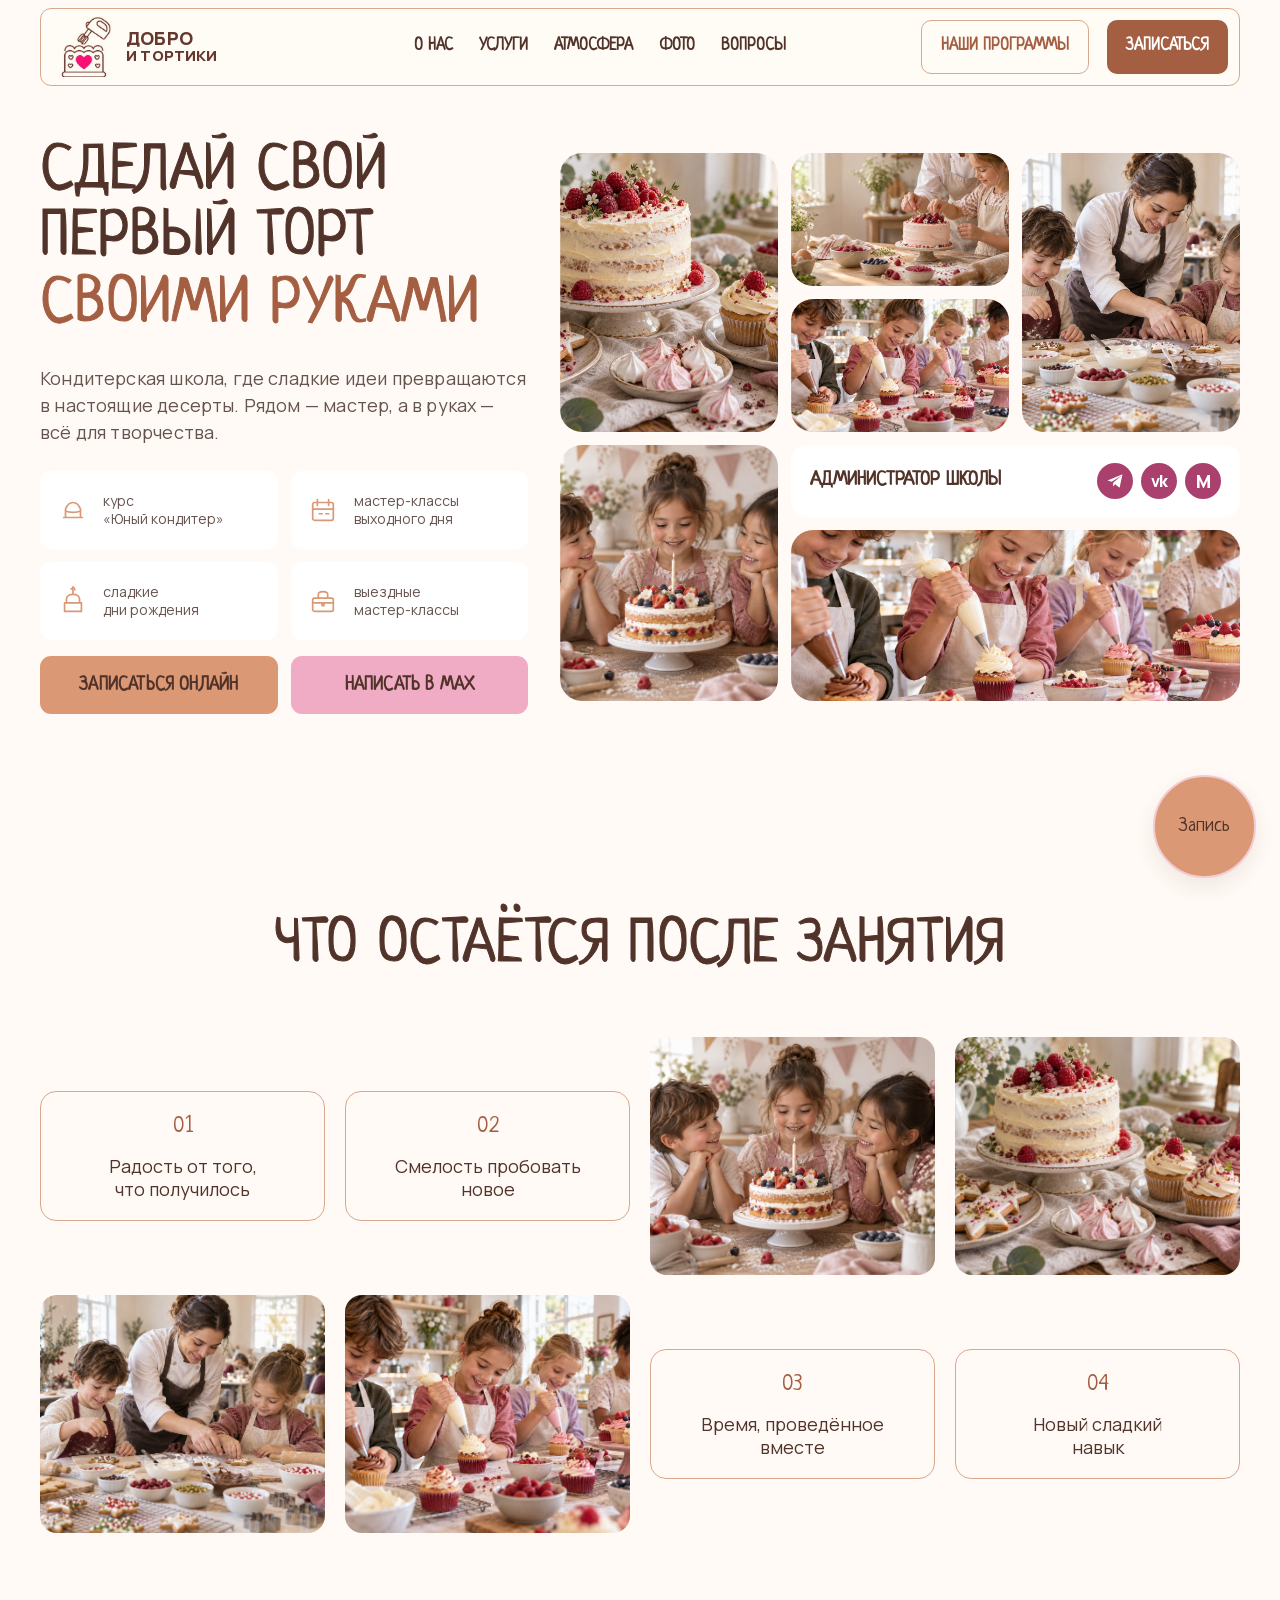
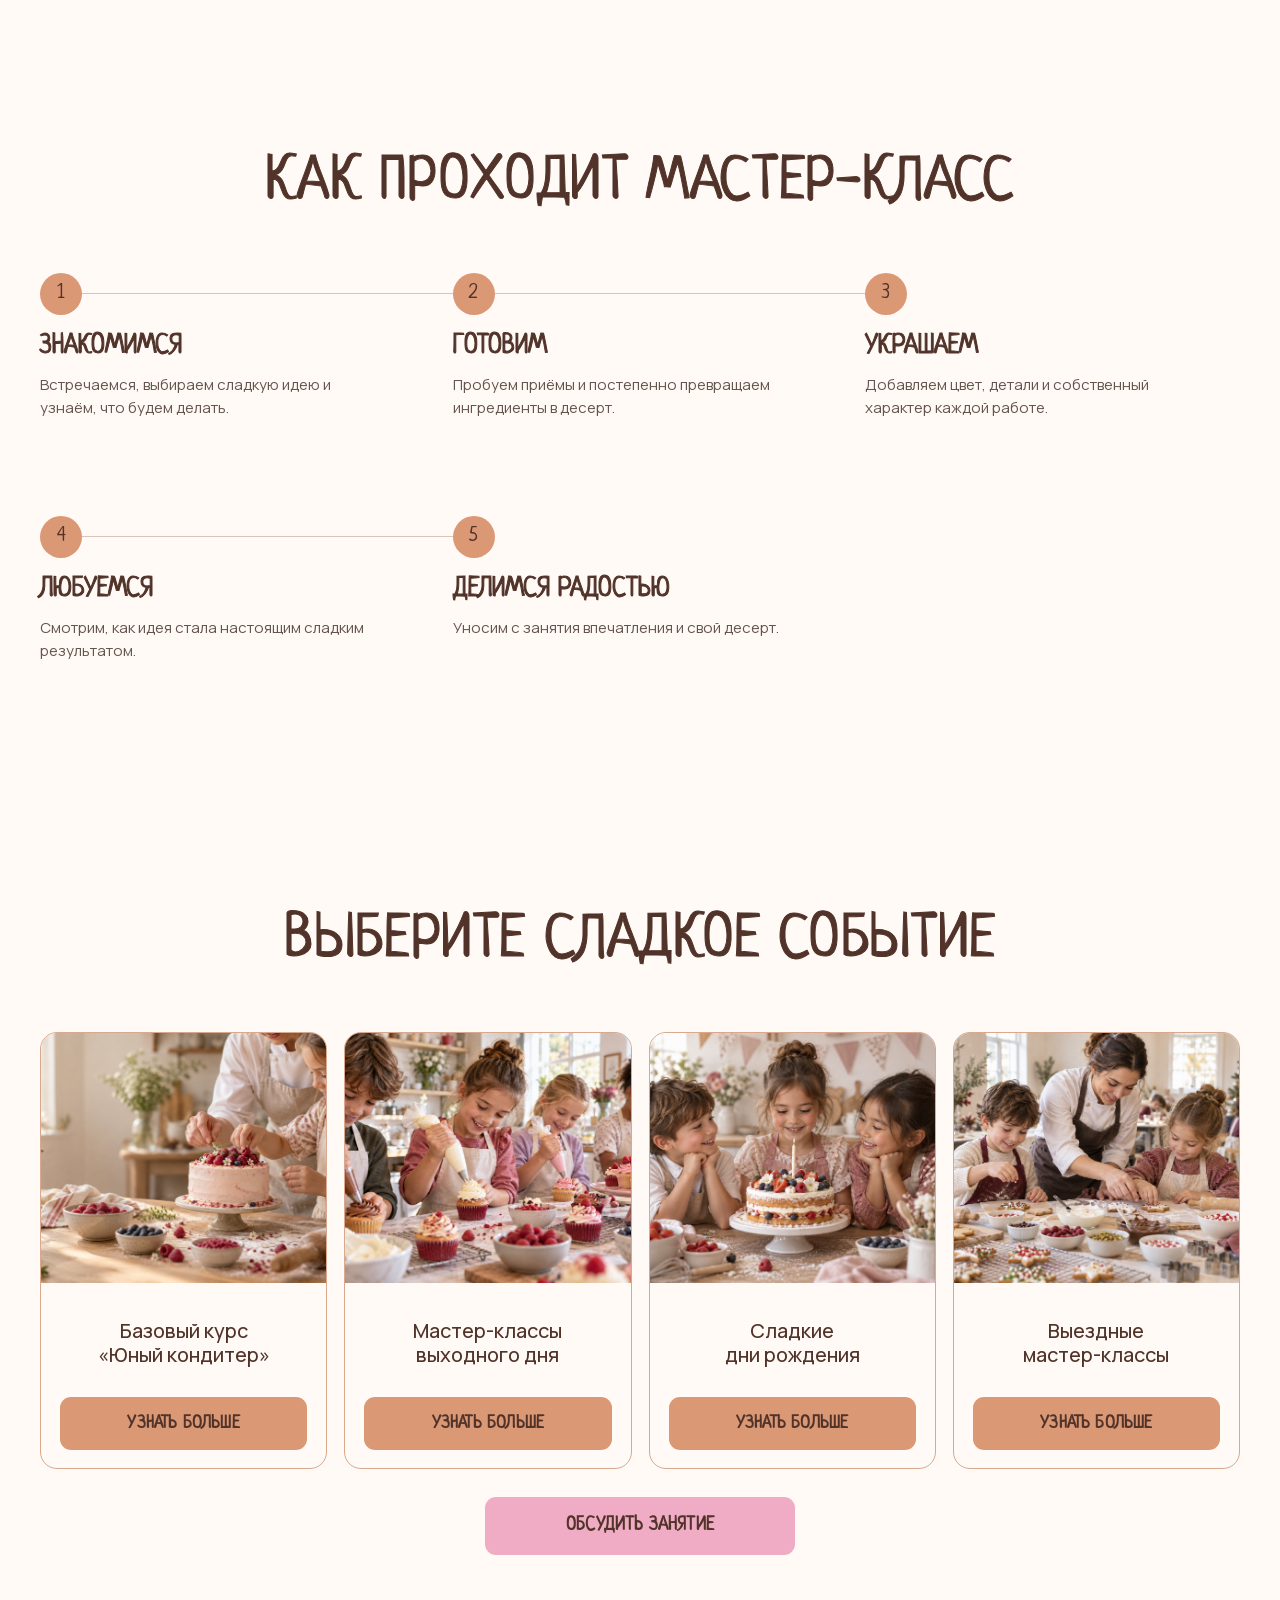
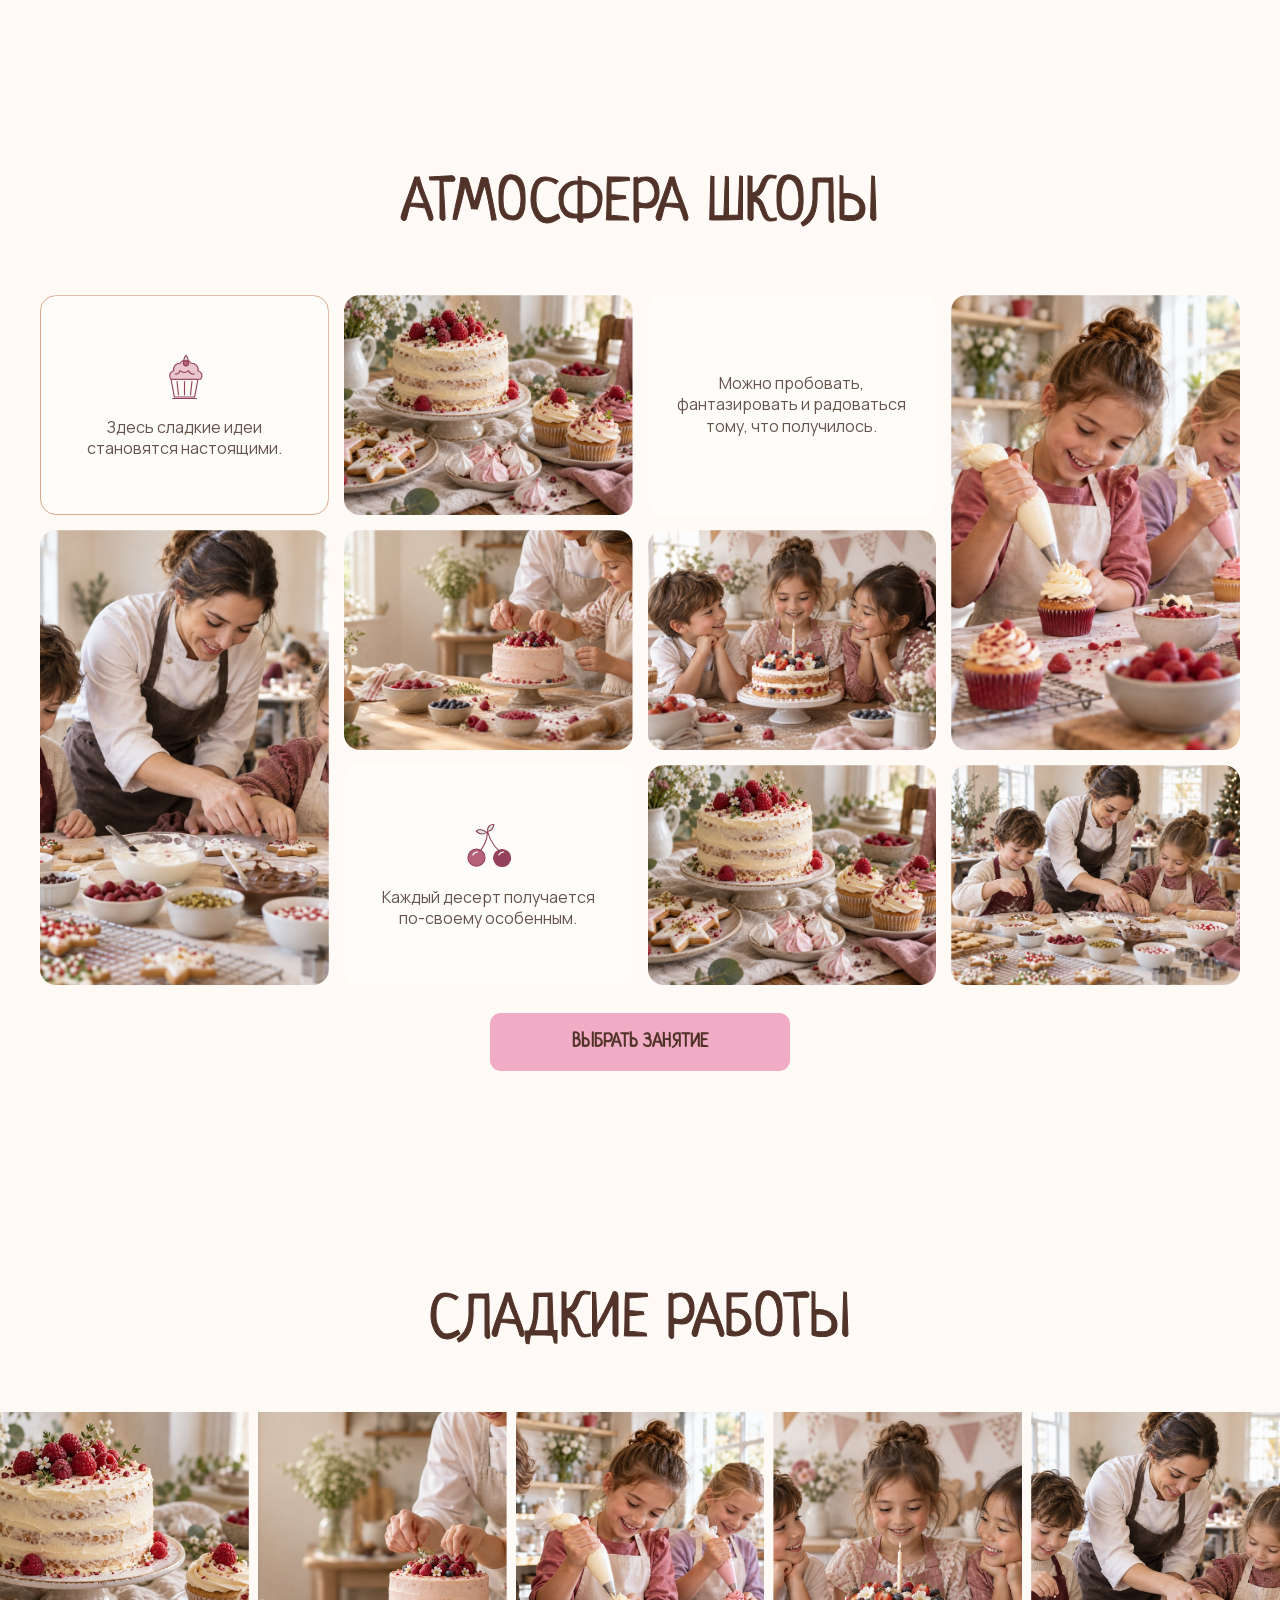
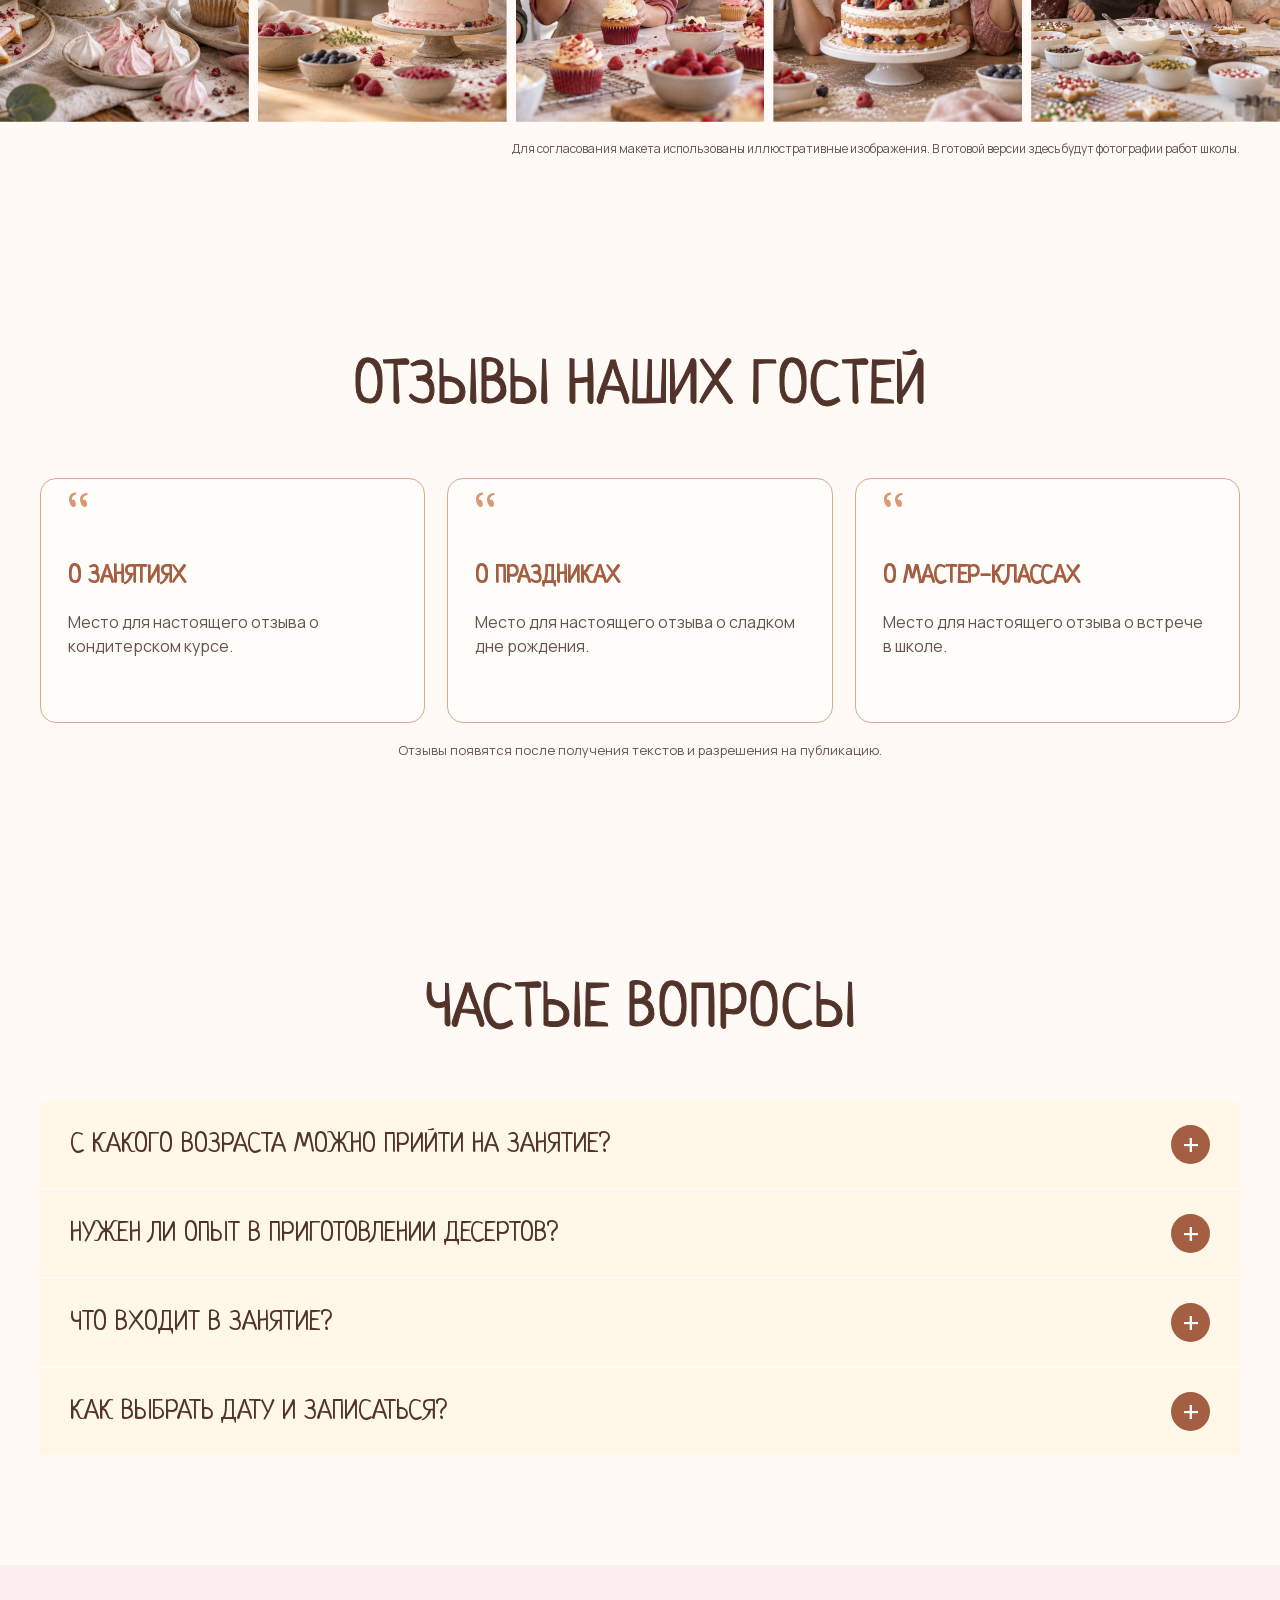
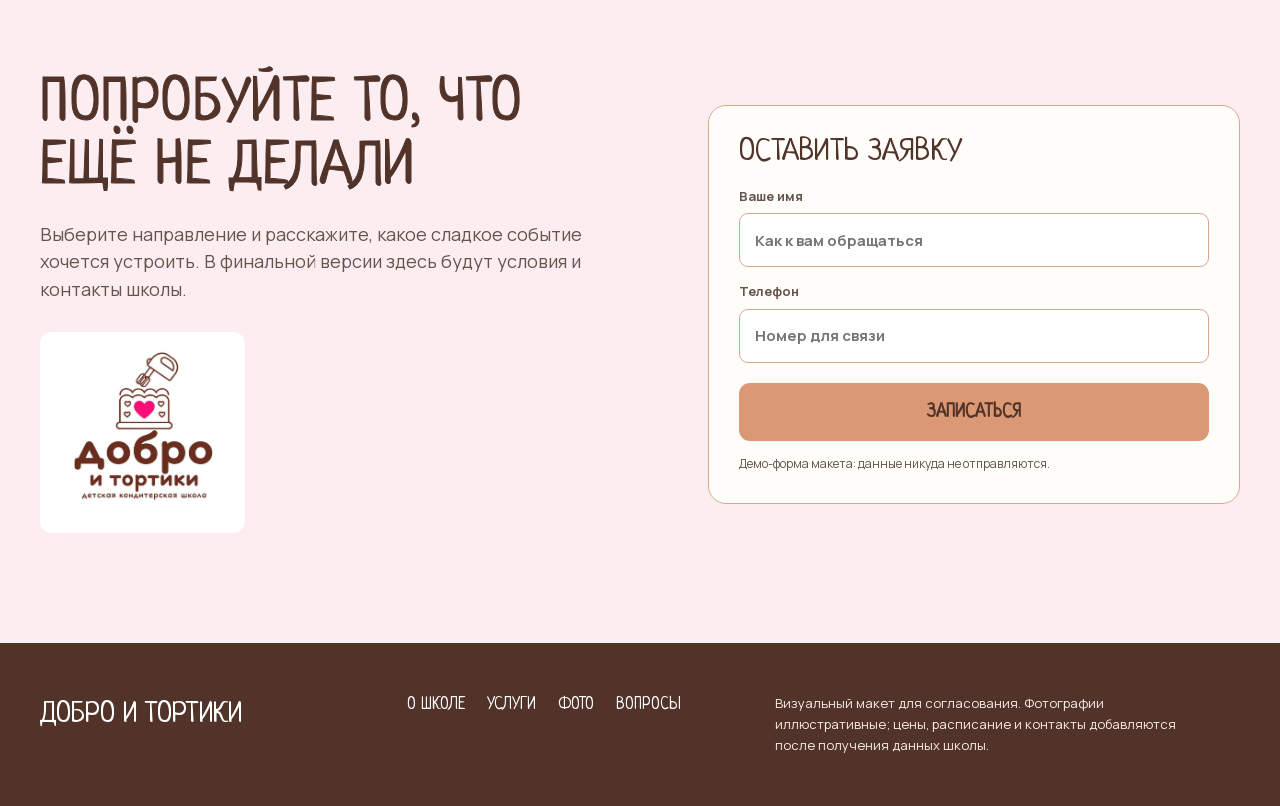
==== index.html @ 36d4f887 "Publish pastry school mockup" ====
<!doctype html>
<html lang="ru">
<head>
  <meta charset="utf-8">
  <meta name="viewport" content="width=device-width, initial-scale=1">
  <meta name="theme-color" content="#fffaf5">
  <meta name="description" content="Макет сайта детской кондитерской школы «Добро и Тортики»: курсы, мастер-классы и сладкие праздники.">
  <title>Добро и Тортики — детская кондитерская школа</title>
  <link rel="preload" href="assets/fonts/neucha-cyrillic.woff2" as="font" type="font/woff2" crossorigin>
  <link rel="preload" href="assets/fonts/manrope-cyrillic.woff2" as="font" type="font/woff2" crossorigin>
  <link rel="stylesheet" href="styles.css">
  <script src="script.js" defer></script>
</head>
<body>
  <a class="skip-link" href="#main">К содержимому</a>
  <header class="site-header" id="top">
    <div class="header-inner container">
      <a class="brand" href="#top" aria-label="Добро и Тортики — на главную">
        <span class="brand-emblem"><img src="assets/client-logo.jpg" alt=""></span>
        <span class="brand-wordmark">Добро<br><small>и тортики</small></span>
      </a>
      <nav class="main-nav" id="main-nav" aria-label="Главное меню">
        <a href="#about">О нас</a>
        <a href="#formats">Услуги</a>
        <a href="#atmosphere">Атмосфера</a>
        <a href="#gallery">Фото</a>
        <a href="#questions">Вопросы</a>
      </nav>
      <a class="header-secondary" href="#formats">Наши программы</a>
      <a class="header-action" href="#contact">Записаться</a>
      <button class="menu-toggle" type="button" aria-label="Открыть меню" aria-controls="main-nav" aria-expanded="false"><span></span><span></span><span></span></button>
    </div>
  </header>

  <main id="main">
    <section class="hero container" aria-labelledby="hero-title">
      <div class="hero-copy">
        <h1 id="hero-title">Сделай свой<br>первый торт<br><em>своими руками</em></h1>
        <p class="hero-lead">Кондитерская школа, где сладкие идеи превращаются в настоящие десерты. Рядом — мастер, а в руках — всё для творчества.</p>
        <div class="hero-facts" aria-label="Направления школы">
          <div class="fact"><span class="fact-icon" aria-hidden="true"><svg viewBox="0 0 32 32"><path d="M6 24h20M8 15c2-5 5-7 8-7s6 2 8 7v9H8v-9Zm0 2c4 2 12 2 16 0"/></svg></span><span>курс<br>«Юный кондитер»</span></div>
          <div class="fact"><span class="fact-icon" aria-hidden="true"><svg viewBox="0 0 32 32"><rect x="5" y="8" width="22" height="19" rx="2"/><path d="M10 5v6m12-6v6M5 15h22m-15 5h3m4 0h3"/></svg></span><span>мастер-классы<br>выходного дня</span></div>
          <div class="fact"><span class="fact-icon" aria-hidden="true"><svg viewBox="0 0 32 32"><path d="M7 18h18v9H7v-9Zm2-4c0-3 3-5 7-5s7 2 7 5v4H9v-4ZM16 4v5m-2-6c1 0 2-1 2-2 1 1 2 2 2 3"/></svg></span><span>сладкие<br>дни рождения</span></div>
          <div class="fact"><span class="fact-icon" aria-hidden="true"><svg viewBox="0 0 32 32"><rect x="5" y="13" width="22" height="14" rx="2"/><path d="M11 13V9c0-2 2-3 5-3s5 1 5 3v4M5 18h22m-12 0v3h2v-3"/></svg></span><span>выездные<br>мастер-классы</span></div>
        </div>
        <div class="hero-actions">
          <a class="button button-warm" href="#contact">Записаться онлайн</a>
          <button class="button button-pink" type="button" data-demo-contact="MAX">Написать в MAX</button>
        </div>
      </div>
      <div class="hero-mosaic" aria-label="Иллюстративные фотографии кондитерских занятий">
        <figure class="mosaic-photo mosaic-one"><img src="assets/desserts.jpg" alt="Десерты на столе" fetchpriority="high"></figure>
        <figure class="mosaic-photo mosaic-two"><img src="assets/hero.jpg" alt="Ягодный торт" fetchpriority="high"></figure>
        <figure class="mosaic-photo mosaic-three"><img src="assets/weekend.jpg" alt="Украшение капкейков"></figure>
        <figure class="mosaic-photo mosaic-four"><img src="assets/offsite.jpg" alt="Кондитер помогает детям готовить"></figure>
        <figure class="mosaic-photo mosaic-five"><img src="assets/birthday.jpg" alt="Дети у праздничного торта"></figure>
        <div class="mosaic-note" aria-label="Связь с администратором школы">
          <strong>Администратор школы</strong>
          <div class="mosaic-socials" aria-label="Мессенджеры школы">
            <button type="button" data-demo-contact="Telegram" aria-label="Написать администратору в Telegram" title="Telegram"><svg viewBox="0 0 24 24" aria-hidden="true"><path d="m21 4-3.5 16-5.3-4.1-2.8 2.7.6-4.7L20 5.5 7.9 13l-4.9-1.5L21 4Z"/></svg></button>
            <button type="button" data-demo-contact="ВКонтакте" aria-label="Написать администратору ВКонтакте" title="ВКонтакте"><span aria-hidden="true">vk</span></button>
            <button type="button" data-demo-contact="MAX" aria-label="Написать администратору в MAX" title="MAX"><span aria-hidden="true">M</span></button>
          </div>
        </div>
        <figure class="mosaic-photo mosaic-six"><img src="assets/weekend.jpg" alt="Дети готовят сладости вместе"></figure>
      </div>
    </section>

    <section class="benefits section-pad" id="about" aria-labelledby="benefits-title">
      <div class="container">
        <h2 class="section-title center" id="benefits-title">Что остаётся после занятия</h2>
        <div class="benefit-grid">
          <div class="benefit-card"><span>01</span><p>Радость от того,<br>что получилось</p></div>
          <div class="benefit-card"><span>02</span><p>Смелость пробовать<br>новое</p></div>
          <figure class="benefit-photo"><img src="assets/birthday.jpg" alt="Дети рассматривают праздничный торт" loading="lazy"></figure>
          <figure class="benefit-photo"><img src="assets/desserts.jpg" alt="Готовые десерты" loading="lazy"></figure>
          <figure class="benefit-photo"><img src="assets/offsite.jpg" alt="Дети готовят вместе с кондитером" loading="lazy"></figure>
          <figure class="benefit-photo"><img src="assets/weekend.jpg" alt="Дети украшают капкейки" loading="lazy"></figure>
          <div class="benefit-card"><span>03</span><p>Время, проведённое<br>вместе</p></div>
          <div class="benefit-card"><span>04</span><p>Новый сладкий<br>навык</p></div>
        </div>
      </div>
    </section>

    <section class="process section-pad" id="process" aria-labelledby="process-title">
      <div class="container">
        <h2 class="section-title center" id="process-title">Как проходит мастер-класс</h2>
        <div class="process-grid">
          <article class="process-step"><span class="step-number">1</span><h3>Знакомимся</h3><p>Встречаемся, выбираем сладкую идею и узнаём, что будем делать.</p></article>
          <article class="process-step"><span class="step-number">2</span><h3>Готовим</h3><p>Пробуем приёмы и постепенно превращаем ингредиенты в десерт.</p></article>
          <article class="process-step"><span class="step-number">3</span><h3>Украшаем</h3><p>Добавляем цвет, детали и собственный характер каждой работе.</p></article>
          <article class="process-step"><span class="step-number">4</span><h3>Любуемся</h3><p>Смотрим, как идея стала настоящим сладким результатом.</p></article>
          <article class="process-step"><span class="step-number">5</span><h3>Делимся радостью</h3><p>Уносим с занятия впечатления и свой десерт.</p></article>
        </div>
      </div>
    </section>

    <section class="formats section-pad" id="formats" aria-labelledby="formats-title">
      <div class="container">
        <h2 class="section-title center" id="formats-title">Выберите сладкое событие</h2>
        <div class="format-grid">
          <article class="format-card"><img src="assets/hero.jpg" alt="Ребёнок украшает ягодный торт" loading="lazy"><div class="format-content"><h3>Базовый курс<br>«Юный кондитер»</h3><a class="button button-warm" href="#contact">Узнать больше</a></div></article>
          <article class="format-card"><img src="assets/weekend.jpg" alt="Дети украшают капкейки" loading="lazy"><div class="format-content"><h3>Мастер-классы<br>выходного дня</h3><a class="button button-warm" href="#contact">Узнать больше</a></div></article>
          <article class="format-card"><img src="assets/birthday.jpg" alt="Дети у праздничного торта" loading="lazy"><div class="format-content"><h3>Сладкие<br>дни рождения</h3><a class="button button-warm" href="#contact">Узнать больше</a></div></article>
          <article class="format-card"><img src="assets/offsite.jpg" alt="Кондитер помогает детям украшать десерты" loading="lazy"><div class="format-content"><h3>Выездные<br>мастер-классы</h3><a class="button button-warm" href="#contact">Узнать больше</a></div></article>
        </div>
        <a class="button button-pink all-formats" href="#contact">Обсудить занятие</a>
      </div>
    </section>

    <section class="atmosphere section-pad" id="atmosphere" aria-labelledby="atmosphere-title">
      <div class="container">
        <h2 class="section-title center" id="atmosphere-title">Атмосфера школы</h2>
        <div class="atmosphere-grid">
          <div class="atmo-tile atmo-note atmo-a"><img src="assets/decor-cupcake.svg" alt="" aria-hidden="true"><p>Здесь сладкие идеи становятся настоящими.</p></div>
          <figure class="atmo-tile atmo-photo atmo-b"><img src="assets/desserts.jpg" alt="Десерты на столе" loading="lazy"></figure>
          <div class="atmo-tile atmo-note atmo-c"><p>Можно пробовать, фантазировать и радоваться тому, что получилось.</p></div>
          <figure class="atmo-tile atmo-photo atmo-d"><img src="assets/weekend.jpg" alt="Дети готовят капкейки" loading="lazy"></figure>
          <figure class="atmo-tile atmo-photo atmo-e"><img src="assets/offsite.jpg" alt="Занятие с кондитером" loading="lazy"></figure>
          <figure class="atmo-tile atmo-photo atmo-f"><img src="assets/hero.jpg" alt="Украшение торта" loading="lazy"></figure>
          <figure class="atmo-tile atmo-photo atmo-g"><img src="assets/birthday.jpg" alt="Праздник с тортом" loading="lazy"></figure>
          <div class="atmo-tile atmo-note atmo-h"><img src="assets/decor-cherries.svg" alt="" aria-hidden="true"><p>Каждый десерт получается по-своему особенным.</p></div>
          <figure class="atmo-tile atmo-photo atmo-i"><img src="assets/desserts.jpg" alt="Торт и капкейки" loading="lazy"></figure>
          <figure class="atmo-tile atmo-photo atmo-j"><img src="assets/offsite.jpg" alt="Совместное кондитерское творчество" loading="lazy"></figure>
        </div>
        <a class="button button-pink atmosphere-action" href="#formats">Выбрать занятие</a>
      </div>
    </section>

    <section class="gallery section-pad" id="gallery" aria-labelledby="gallery-title">
      <h2 class="section-title center" id="gallery-title">Сладкие работы</h2>
      <div class="gallery-strip" aria-label="Иллюстративная галерея десертов">
        <img src="assets/desserts.jpg" alt="Торт и капкейки" loading="lazy">
        <img src="assets/hero.jpg" alt="Ягодный торт" loading="lazy">
        <img src="assets/weekend.jpg" alt="Капкейки на мастер-классе" loading="lazy">
        <img src="assets/birthday.jpg" alt="Праздничный торт" loading="lazy">
        <img src="assets/offsite.jpg" alt="Украшение печенья" loading="lazy">
      </div>
      <p class="image-disclaimer">Для согласования макета использованы иллюстративные изображения. В готовой версии здесь будут фотографии работ школы.</p>
    </section>

    <section class="reviews section-pad" aria-labelledby="reviews-title">
      <div class="container">
        <h2 class="section-title center" id="reviews-title">Отзывы наших гостей</h2>
        <div class="reviews-grid">
          <div class="review-card"><span class="quote-mark" aria-hidden="true">“</span><strong>О занятиях</strong><p>Место для настоящего отзыва о кондитерском курсе.</p></div>
          <div class="review-card"><span class="quote-mark" aria-hidden="true">“</span><strong>О праздниках</strong><p>Место для настоящего отзыва о сладком дне рождения.</p></div>
          <div class="review-card"><span class="quote-mark" aria-hidden="true">“</span><strong>О мастер-классах</strong><p>Место для настоящего отзыва о встрече в школе.</p></div>
        </div>
        <p class="reviews-note">Отзывы появятся после получения текстов и разрешения на публикацию.</p>
      </div>
    </section>

    <section class="questions section-pad" id="questions" aria-labelledby="questions-title">
      <div class="container">
        <h2 class="section-title center" id="questions-title">Частые вопросы</h2>
        <div class="faq-list">
          <details><summary>С какого возраста можно прийти на занятие?<span aria-hidden="true">+</span></summary><p>Возраст участников уточним у школы для каждого направления.</p></details>
          <details><summary>Нужен ли опыт в приготовлении десертов?<span aria-hidden="true">+</span></summary><p>Требования к подготовке уточним у школы перед запуском сайта.</p></details>
          <details><summary>Что входит в занятие?<span aria-hidden="true">+</span></summary><p>Состав занятия и материалы будут указаны после согласования программ.</p></details>
          <details><summary>Как выбрать дату и записаться?<span aria-hidden="true">+</span></summary><p>Добавим актуальное расписание и способ записи, когда школа предоставит детали.</p></details>
        </div>
      </div>
    </section>

    <section class="contact section-pad" id="contact" aria-labelledby="contact-title">
      <div class="container contact-grid">
        <div class="contact-copy"><h2 class="section-title" id="contact-title">Попробуйте то, что ещё не делали</h2><p>Выберите направление и расскажите, какое сладкое событие хочется устроить. В финальной версии здесь будут условия и контакты школы.</p><img src="assets/client-logo.jpg" alt="Логотип школы «Добро и Тортики»"></div>
        <form class="contact-form" id="mock-form"><h3>Оставить заявку</h3><label>Ваше имя<input name="name" autocomplete="name" placeholder="Как к вам обращаться" required></label><label>Телефон<input name="phone" type="tel" autocomplete="tel" placeholder="Номер для связи" required></label><button class="button button-warm" type="submit">Записаться</button><p class="form-note">Демо-форма макета: данные никуда не отправляются.</p><p class="form-result" role="status" aria-live="polite"></p></form>
      </div>
    </section>
  </main>

  <footer class="site-footer"><div class="container footer-grid"><a href="#top" class="footer-brand">Добро и Тортики</a><div class="footer-links"><a href="#about">О школе</a><a href="#formats">Услуги</a><a href="#gallery">Фото</a><a href="#questions">Вопросы</a></div><p>Визуальный макет для согласования. Фотографии иллюстративные; цены, расписание и контакты добавляются после получения данных школы.</p></div></footer>
  <a class="floating-booking" href="#contact">Запись</a>
  <p class="demo-toast" role="status" aria-live="polite" hidden></p>
</body>
</html>
---- styles.css ----
@font-face{font-family:Manrope;src:url('assets/fonts/manrope-cyrillic.woff2') format('woff2');font-weight:400 800;font-display:swap;unicode-range:U+0301,U+0400-045F,U+0490-0491,U+04B0-04B1,U+2116}
@font-face{font-family:Manrope;src:url('assets/fonts/manrope-latin.woff2') format('woff2');font-weight:400 800;font-display:swap;unicode-range:U+0000-00FF,U+0131,U+0152-0153,U+02BB-02BC,U+02C6,U+02DA,U+0304,U+0308,U+0329,U+2000-206F,U+20AC,U+2122,U+2191,U+2193,U+2212,U+2215,U+FEFF,U+FFFD}
@font-face{font-family:Neucha;src:url('assets/fonts/neucha-cyrillic.woff2') format('woff2');font-weight:400;font-display:swap;unicode-range:U+0301,U+0400-045F,U+0490-0491,U+04B0-04B1,U+2116}
@font-face{font-family:Neucha;src:url('assets/fonts/neucha-latin.woff2') format('woff2');font-weight:400;font-display:swap;unicode-range:U+0000-00FF,U+0131,U+0152-0153,U+02BB-02BC,U+02C6,U+02DA,U+0304,U+0308,U+0329,U+2000-206F,U+20AC,U+2122,U+2191,U+2193,U+2212,U+2215,U+FEFF,U+FFFD}
:root{--cream:#fffaf5;--paper:#fffdf9;--rose:#fceef0;--ink:#51332a;--body:#65534e;--warm:#db9875;--warm-dark:#a45e42;--pink:#f0acc4;--pink-dark:#a9406d;--line:#d8a88f;--white:#fff;--font-body:Manrope,Arial,sans-serif;--font-display:Neucha,'Trebuchet MS',sans-serif}
*{box-sizing:border-box}
html{scroll-behavior:smooth;scroll-padding-top:115px}
body{margin:0;background:var(--cream);color:var(--ink);font-family:var(--font-body);font-size:16px;line-height:1.5;overflow-x:clip}
body.menu-open{overflow:hidden}
::selection{background:var(--pink-dark);color:var(--white)}
a{color:inherit;text-decoration:none;text-underline-offset:.22em}
button,input{font:inherit}
img,svg{display:block;max-width:100%}
figure,h1,h2,h3,p{margin:0}
h1,h2,h3{font-family:var(--font-display);font-weight:400;line-height:1.06}
h1,h2,.process-step h3{-webkit-text-stroke:1px currentColor}
.container{width:min(1320px,calc(100% - 80px));margin-inline:auto}
.section-pad{padding:110px 0}
.section-title{font-size:clamp(45px,4.7vw,70px);line-height:1.04;text-transform:uppercase;letter-spacing:.01em}
.section-title.center{text-align:center;margin-bottom:58px}
.skip-link{position:absolute;left:12px;top:-70px;z-index:100;padding:10px 16px;background:var(--ink);color:#fff;border-radius:8px}
.skip-link:focus{top:12px}
:focus-visible{outline:3px solid var(--pink-dark);outline-offset:4px}
.site-header{position:sticky;top:0;z-index:80;padding:8px 0 0;background:var(--cream)}
.header-inner{height:78px;padding:6px 11px 6px 18px;display:flex;align-items:center;gap:18px;border:1px solid var(--line);border-radius:11px;background:#fffbf5}
.brand{display:flex;align-items:center;gap:7px;flex:none;min-width:220px}
.brand-emblem{position:relative;display:block;width:60px;height:60px;overflow:hidden;flex:none}
.brand-emblem img{position:absolute;width:145px;max-width:none;left:-49px;top:-8px;mix-blend-mode:multiply}
.brand-wordmark{font-weight:800;font-size:18px;line-height:.87;letter-spacing:.01em;text-transform:uppercase;color:#66372c}
.brand-wordmark small{font-size:15px;font-weight:800}
.main-nav{display:flex;align-items:center;justify-content:center;gap:26px;flex:1;white-space:nowrap}
.main-nav a,.header-secondary,.header-action{font-family:var(--font-display);font-size:17px;font-weight:700;text-transform:uppercase;white-space:nowrap}
.main-nav a{transition:color .22s ease}
.main-nav a:hover,.footer-links a:hover{color:var(--pink-dark)}
.header-secondary,.header-action{display:grid;place-items:center;min-height:54px;border-radius:10px;padding:0 19px;transition:background .2s ease,transform .2s ease}
.header-secondary{border:1.5px solid var(--line);color:var(--warm-dark)}
.header-action{background:var(--warm-dark);color:#fff}
.header-secondary:hover,.header-action:hover,.button:hover{transform:translateY(-2px)}
.header-action:hover{background:#934f38}
.menu-toggle{display:none}
.button{display:inline-grid;place-items:center;min-height:58px;padding:13px 22px;border:0;border-radius:11px;font-family:var(--font-display);font-size:19px;font-weight:700;text-align:center;text-transform:uppercase;letter-spacing:.01em;cursor:pointer;transition:background .22s ease,transform .22s ease,color .22s ease}
.button-warm{background:var(--warm);color:var(--ink)}
.button-warm:hover{background:#efbb9d}
.button-pink{background:var(--pink);color:var(--ink)}
.button-pink:hover{background:#e894b3}
.hero{display:grid;grid-template-columns:minmax(0,.84fr) minmax(0,1.16fr);gap:28px;align-items:center;min-height:720px;padding-top:38px;padding-bottom:76px}
.hero-copy{padding-right:4px}
.hero h1{font-size:clamp(47px,4.9vw,70px);text-transform:uppercase;letter-spacing:.013em;margin-bottom:26px}
.hero h1 em{font-style:normal;color:var(--warm-dark)}
.hero-lead{max-width:530px;color:var(--body);font-size:18px;line-height:1.48;letter-spacing:.01em;margin-bottom:26px}
.hero-facts{display:grid;grid-template-columns:repeat(2,minmax(0,1fr));gap:13px;margin-bottom:16px}
.fact{display:flex;align-items:center;gap:14px;min-height:78px;padding:11px 16px;background:var(--white);border-radius:11px;color:var(--body);font-size:14px;line-height:1.28}
.fact-icon{display:grid;place-items:center;width:33px;height:33px;flex:none;color:var(--warm)}
.fact-icon svg{width:30px;height:30px;fill:none;stroke:currentColor;stroke-width:1.8;stroke-linejoin:round;stroke-linecap:round}
.hero-actions{display:grid;grid-template-columns:1fr 1fr;gap:13px}
.hero-mosaic{display:grid;grid-template-columns:repeat(3,minmax(0,1fr));grid-template-rows:133px 133px 72px 171px;gap:13px;min-width:0}
.mosaic-photo,.mosaic-note{overflow:hidden;border-radius:22px;background:var(--rose)}
.mosaic-photo img{width:100%;height:100%;object-fit:cover;transition:scale .7s cubic-bezier(.19,1,.22,1)}
.mosaic-photo:hover img{scale:1.05}
.mosaic-one{grid-column:1;grid-row:1/3}.mosaic-one img{object-position:52% center}
.mosaic-two{grid-column:2;grid-row:1}.mosaic-two img{object-position:55% 54%}
.mosaic-three{grid-column:2;grid-row:2}.mosaic-three img{object-position:45% 55%}
.mosaic-four{grid-column:3;grid-row:1/3}.mosaic-four img{object-position:45% center}
.mosaic-five{grid-column:1;grid-row:3/5}.mosaic-five img{object-position:48% center}
.mosaic-note{grid-column:2/4;grid-row:3;display:flex;align-items:center;justify-content:space-between;gap:12px;padding:11px 19px;background:var(--white);border-radius:15px;font-family:var(--font-display);font-size:20px;text-transform:uppercase;white-space:nowrap}
.mosaic-note strong{font-weight:700}
.mosaic-socials{display:flex;align-items:center;gap:8px;flex:none}
.mosaic-socials button{display:grid;place-items:center;width:36px;height:36px;padding:0;border:0;border-radius:50%;background:var(--pink-dark);color:#fff;cursor:pointer;transition:transform .2s ease,background .2s ease}
.mosaic-socials button:hover{transform:translateY(-2px);background:#8d3158}
.mosaic-socials button svg{width:20px;height:20px;fill:currentColor}
.mosaic-socials button span{font-family:var(--font-body);font-size:16px;font-weight:800;line-height:1;text-transform:none;letter-spacing:-.07em}
.mosaic-socials button:last-child span{font-size:18px;letter-spacing:-.08em}
.mosaic-six{grid-column:2/4;grid-row:4}.mosaic-six img{object-position:center 49%}
.benefit-grid{display:grid;grid-template-columns:repeat(4,minmax(0,1fr));grid-auto-rows:238px;gap:20px}
.benefit-card{align-self:center;display:grid;place-items:center;align-content:center;gap:10px;height:130px;padding:15px 12px;border:1.5px solid var(--line);border-radius:16px;text-align:center;background:var(--cream)}
.benefit-card span{font-family:var(--font-display);font-size:23px;color:var(--warm-dark)}
.benefit-card p{font-size:18px;line-height:1.28;color:var(--ink)}
.benefit-photo{height:100%;overflow:hidden;border-radius:17px}
.benefit-photo img{width:100%;height:100%;object-fit:cover}
.process-grid{display:grid;grid-template-columns:repeat(3,minmax(0,1fr));gap:68px 38px}
.process-step{position:relative;min-height:175px;padding-right:12px}
.process-step::before{content:"";position:absolute;left:40px;right:-38px;top:20px;border-top:1px solid #d9c4b7}
.process-step:nth-child(3)::before,.process-step:nth-child(5)::before{display:none}
.step-number{position:relative;z-index:1;display:grid;place-items:center;width:42px;height:42px;border-radius:50%;background:var(--warm);color:var(--ink);font-family:var(--font-display);font-size:21px}
.process-step h3{font-size:27px;text-transform:uppercase;margin:18px 0 11px}
.process-step p{max-width:345px;font-size:15px;line-height:1.55;color:var(--body)}
.formats .container{position:relative}
.format-grid{display:grid;grid-template-columns:repeat(4,minmax(0,1fr));gap:17px}
.format-card{min-width:0;overflow:hidden;border:1px solid var(--line);border-radius:17px;background:var(--cream);display:flex;flex-direction:column}
.format-card>img{width:100%;height:250px;object-fit:cover}
.format-content{display:flex;flex-direction:column;flex:1;padding:20px 19px 18px;text-align:center}
.format-content h3{display:grid;place-items:center;min-height:81px;font-family:var(--font-body);font-size:20px;line-height:1.22;font-weight:500;margin-bottom:13px}
.format-content .button{width:100%;margin-top:auto;min-height:53px;font-size:18px}
.all-formats{display:grid;width:max-content;min-width:310px;margin:28px auto 0}
.atmosphere-grid{display:grid;grid-template-columns:repeat(4,minmax(0,1fr));grid-template-rows:220px 220px 220px;gap:15px}
.atmo-tile{min-width:0;min-height:0;border-radius:16px;overflow:hidden}
.atmo-photo img{width:100%;height:100%;object-fit:cover}
.atmo-note{display:flex;flex-direction:column;align-items:center;justify-content:center;gap:14px;padding:20px;text-align:center;background:var(--paper);color:var(--body)}
.atmo-note p{max-width:230px;font-size:16px;line-height:1.35}
.atmo-note img{width:52px;height:52px;object-fit:contain}
.atmo-a{grid-column:1;grid-row:1;border:1px solid var(--line)}
.atmo-b{grid-column:2;grid-row:1}.atmo-c{grid-column:3;grid-row:1}
.atmo-d{grid-column:4;grid-row:1/3}.atmo-e{grid-column:1;grid-row:2/4}
.atmo-f{grid-column:2;grid-row:2}.atmo-g{grid-column:3;grid-row:2}
.atmo-h{grid-column:2;grid-row:3}.atmo-i{grid-column:3;grid-row:3}.atmo-j{grid-column:4;grid-row:3}
.atmosphere-action{display:grid;width:max-content;min-width:300px;margin:28px auto 0}
.gallery{padding-bottom:90px}
.gallery-strip{display:grid;grid-template-columns:repeat(5,minmax(0,1fr));height:310px;gap:9px;overflow:hidden}
.gallery-strip img{width:100%;height:100%;object-fit:cover}
.image-disclaimer{width:min(1320px,calc(100% - 80px));margin:18px auto 0;text-align:right;font-size:12px;color:var(--body)}
.reviews-grid{display:grid;grid-template-columns:repeat(3,minmax(0,1fr));gap:22px}
.review-card{min-height:245px;padding:26px 27px;border:1.5px solid var(--line);border-radius:16px;background:var(--paper)}
.review-card .quote-mark{font-family:var(--font-display);font-size:60px;line-height:.65;color:var(--warm)}
.review-card strong{display:block;margin:14px 0 13px;font-family:var(--font-display);font-size:25px;text-transform:uppercase;color:var(--warm-dark)}
.review-card p{font-size:16px;line-height:1.5;color:var(--body)}
.reviews-note{margin-top:18px;text-align:center;font-size:13px;color:var(--body)}
.faq-list{background:#fff8e9}
.faq-list details{border-bottom:2px solid var(--cream);padding:0 30px}
.faq-list details:last-child{border-bottom:0}
.faq-list summary{display:flex;align-items:center;justify-content:space-between;gap:20px;min-height:87px;list-style:none;cursor:pointer;font-family:var(--font-display);font-size:28px;text-transform:uppercase}
.faq-list summary::-webkit-details-marker{display:none}
.faq-list summary span{display:grid;place-items:center;width:39px;height:39px;flex:none;border-radius:50%;background:var(--warm-dark);color:#fff;font:300 30px/1 var(--font-body);transition:rotate .2s ease}
.faq-list details[open] summary span{rotate:45deg}
.faq-list details p{padding:0 55px 27px 0;max-width:760px;font-size:15px;line-height:1.55;color:var(--body)}
.contact{background:var(--rose)}
.contact-grid{display:grid;grid-template-columns:1.05fr .95fr;gap:80px;align-items:center}
.contact-copy .section-title{max-width:610px;margin-bottom:20px}
.contact-copy p{max-width:580px;font-size:18px;line-height:1.55;color:var(--body)}
.contact-copy img{width:205px;margin-top:28px;padding:10px;border-radius:12px;background:var(--white)}
.contact-form{display:grid;gap:15px;padding:30px;border:1px solid var(--line);border-radius:18px;background:var(--paper)}
.contact-form h3{font-size:32px;text-transform:uppercase;margin-bottom:2px}
.contact-form label{display:grid;gap:7px;font-size:13px;font-weight:700;color:var(--body)}
.contact-form input{width:100%;height:54px;padding:0 15px;border:1px solid var(--line);border-radius:9px;background:#fff;color:var(--ink);font-size:15px}
.contact-form input:focus{outline:2px solid var(--pink-dark);outline-offset:2px}
.contact-form .button{width:100%;margin-top:5px}
.form-note,.form-result{font-size:12px;line-height:1.4;color:var(--body)}
.form-result:empty{display:none}
.site-footer{background:var(--ink);color:#fff;padding:50px 0}
.footer-grid{display:grid;grid-template-columns:1fr 1fr 1.4fr;gap:35px;align-items:start}
.footer-brand{font-family:var(--font-display);font-size:30px;text-transform:uppercase}
.footer-links{display:flex;flex-wrap:wrap;gap:14px 22px;font-family:var(--font-display);font-size:17px;text-transform:uppercase}
.footer-grid p{max-width:440px;font-size:13px;line-height:1.6;color:#f9eae5}
.floating-booking{position:fixed;right:24px;bottom:22px;z-index:60;display:grid;place-items:center;width:103px;height:103px;padding:18px;border:2px solid #f4cad0;border-radius:50%;background:var(--warm);color:var(--ink);font-family:var(--font-display);font-size:20px;text-align:center;line-height:1.05;box-shadow:0 9px 20px rgba(91,58,48,.09);transition:transform .2s ease,background .2s ease}
.floating-booking:hover{transform:scale(1.05);background:#efbb9d}
.demo-toast{position:fixed;left:24px;bottom:24px;z-index:90;max-width:min(390px,calc(100% - 48px));margin:0;padding:14px 18px;border-radius:12px;background:var(--ink);color:#fff;font-size:14px;line-height:1.45;box-shadow:0 12px 30px rgba(55,32,25,.2)}
.demo-toast[hidden]{display:none}
.motion-ready [data-reveal]{transition:opacity .92s cubic-bezier(.19,1,.22,1),translate .92s cubic-bezier(.19,1,.22,1),clip-path 1.06s cubic-bezier(.19,1,.22,1);transition-delay:var(--reveal-delay,0ms)}
.motion-ready [data-reveal]:not(.is-visible){opacity:0;translate:var(--reveal-x,0px) var(--reveal-y,24px)}
.motion-ready [data-reveal].is-visible,.motion-ready [data-reveal]:focus-within{opacity:1;translate:0 0}
.motion-ready [data-reveal="left"]{--reveal-x:-50px;--reveal-y:0px}
.motion-ready [data-reveal="right"]{--reveal-x:50px;--reveal-y:0px}
.motion-ready [data-reveal="image"]:not(.is-visible){clip-path:inset(0 15% 0 0)}
.motion-ready [data-reveal="image"].is-visible{clip-path:inset(0)}
@media (max-width:1200px){.container{width:min(100% - 48px,1320px)}.main-nav{gap:17px}.main-nav a{font-size:15px}.header-secondary{display:none}.hero{grid-template-columns:.9fr 1.1fr;gap:20px}.hero h1{font-size:clamp(47px,5vw,63px)}.fact{padding:10px;font-size:12px}.mosaic-note{font-size:14px;padding:12px}.format-card>img{height:210px}.format-content h3{font-size:17px}.atmo-note p{font-size:14px}}
@media (max-width:930px){.main-nav{display:none;position:absolute;top:calc(100% + 3px);left:24px;right:24px;padding:15px 22px;border:1px solid var(--line);border-radius:12px;background:var(--paper);box-shadow:0 18px 30px rgba(91,58,48,.12);flex-direction:column;align-items:stretch;gap:0}.main-nav.is-open{display:flex}.main-nav a{padding:11px 0;border-bottom:1px solid #ead8cf}.main-nav a:last-child{border-bottom:0}.header-action{margin-left:auto}.menu-toggle{display:flex;flex-direction:column;align-items:center;justify-content:center;gap:5px;width:50px;height:50px;flex:none;border:1.5px solid var(--ink);border-radius:50%;background:transparent;color:var(--ink);cursor:pointer}.menu-toggle span{width:22px;height:2px;background:currentColor;border-radius:2px;transition:transform .2s ease,opacity .2s ease}.menu-toggle[aria-expanded="true"] span:first-child{transform:translateY(7px) rotate(45deg)}.menu-toggle[aria-expanded="true"] span:nth-child(2){opacity:0}.menu-toggle[aria-expanded="true"] span:last-child{transform:translateY(-7px) rotate(-45deg)}.hero{grid-template-columns:1fr;gap:35px;min-height:0}.hero-copy{max-width:720px}.hero-mosaic{max-width:850px}.benefit-grid{grid-template-columns:repeat(2,minmax(0,1fr))}.process-grid{grid-template-columns:repeat(2,minmax(0,1fr))}.process-step:nth-child(3)::before{display:block}.process-step:nth-child(even)::before{display:none}.format-grid{grid-template-columns:repeat(2,minmax(0,1fr))}.format-card>img{height:260px}.format-content h3{font-size:21px}.atmosphere-grid{grid-template-columns:repeat(2,minmax(0,1fr));grid-auto-rows:220px;grid-template-rows:none}.atmo-tile{grid-area:auto;grid-column:auto;grid-row:auto}.gallery-strip{grid-template-columns:repeat(5,230px);overflow-x:auto;scroll-snap-type:x mandatory}.gallery-strip img{scroll-snap-align:start}.reviews-grid{gap:12px}.review-card{padding:20px}.contact-grid{gap:32px}}
@media (max-width:600px){html{scroll-padding-top:82px}.container{width:calc(100% - 34px)}.site-header{padding-top:7px}.header-inner{height:66px;padding:5px 7px 5px 8px;gap:8px}.brand{min-width:0;gap:1px}.brand-emblem{width:48px;height:50px}.brand-emblem img{width:120px;left:-40px;top:-7px}.brand-wordmark{font-size:15px}.brand-wordmark small{font-size:12px}.header-action{min-height:42px;padding:0 10px;font-size:14px}.menu-toggle{width:42px;height:42px}.main-nav{left:17px;right:17px}.section-pad{padding:72px 0}.section-title{font-size:clamp(42px,10.5vw,59px)}.section-title.center{margin-bottom:32px}.hero{padding:35px 0 65px;gap:27px}.hero h1{font-size:clamp(43px,10.5vw,61px);line-height:1.03;margin-bottom:19px}.hero-lead{font-size:15px;margin-bottom:20px}.hero-facts{gap:8px}.fact{gap:5px;min-height:76px;padding:9px 8px;font-size:11px}.fact-icon{width:25px;height:25px}.fact-icon svg{width:23px;height:23px}.hero-actions{gap:9px}.hero-actions .button{min-height:54px;padding:8px;font-size:14px}.hero-mosaic{grid-template-columns:repeat(2,minmax(0,1fr));grid-template-rows:repeat(4,140px);gap:9px}.mosaic-photo,.mosaic-note{border-radius:14px}.mosaic-one{grid-column:1;grid-row:1/3}.mosaic-two{grid-column:2;grid-row:1}.mosaic-three{grid-column:2;grid-row:2}.mosaic-four{grid-column:1;grid-row:3/5}.mosaic-five{grid-column:2;grid-row:3}.mosaic-note{grid-column:2;grid-row:4;display:flex;flex-direction:column;align-items:flex-start;justify-content:center;padding:11px;font-size:14px;line-height:1.15}.mosaic-note span{white-space:normal}.mosaic-six{display:none}.benefit-grid{grid-auto-rows:160px;gap:9px}.benefit-card{height:130px;padding:8px;gap:5px}.benefit-card span{font-size:17px}.benefit-card p{font-size:12px}.benefit-photo{border-radius:12px}.process-grid{grid-template-columns:1fr;gap:25px}.process-step{min-height:0;padding-left:0;padding-bottom:8px}.process-step::before,.process-step:nth-child(3)::before{display:none}.process-step h3{margin:12px 0 5px;font-size:25px}.process-step p{font-size:14px}.step-number{width:37px;height:37px;font-size:20px}.format-grid{grid-template-columns:1fr;gap:16px}.format-card>img{height:250px}.format-content{padding:17px}.format-content h3{min-height:0;margin-bottom:18px;font-size:21px}.all-formats,.atmosphere-action{width:100%;min-width:0}.atmosphere-grid{grid-auto-rows:160px;gap:9px}.atmo-tile{border-radius:12px}.atmo-note{gap:7px;padding:8px}.atmo-note img{width:35px;height:35px}.atmo-note p{font-size:12px;line-height:1.3}.gallery{padding-bottom:55px}.gallery-strip{height:230px;grid-template-columns:repeat(5,190px);gap:6px}.image-disclaimer{width:calc(100% - 34px);font-size:12px;text-align:left}.reviews-grid{grid-template-columns:1fr;gap:13px}.review-card{min-height:160px}.review-card strong{margin:5px 0 8px;font-size:23px}.review-card p{font-size:14px}.reviews-note{font-size:12px}.faq-list summary{min-height:77px;font-size:22px}.faq-list details{padding:0 14px}.faq-list summary span{width:34px;height:34px;font-size:25px}.faq-list details p{padding-right:30px;font-size:14px}.contact-grid{grid-template-columns:1fr;gap:25px}.contact-copy p{font-size:15px}.contact-copy img{width:150px;margin-top:18px}.contact-form{padding:20px}.footer-grid{grid-template-columns:1fr;gap:20px}.floating-booking{width:73px;height:73px;right:10px;bottom:11px;padding:10px;font-size:14px}.motion-ready [data-reveal="left"],.motion-ready [data-reveal="right"]{--reveal-x:0px;--reveal-y:22px}}
@media (max-width:600px){
  .hero-mosaic{grid-template-rows:repeat(4,140px) 64px}
  .mosaic-note{grid-column:1/3;grid-row:5;flex-direction:row;align-items:center;justify-content:space-between;padding:10px 15px;font-size:19px}
  .mosaic-socials{gap:6px}
  .mosaic-socials button{width:34px;height:34px}
  .mosaic-six{display:block;grid-column:2;grid-row:4}
  .demo-toast{left:17px;bottom:17px;max-width:calc(100% - 94px);font-size:12px}
}
@media (max-width:360px){.header-action{display:none}.hero-actions .button{font-size:12px}.fact{font-size:11px}.mosaic-note{font-size:16px;padding-inline:10px}.mosaic-socials button{width:31px;height:31px}}
@media (prefers-reduced-motion:reduce){html{scroll-behavior:auto}*,*::before,*::after{transition-duration:.01ms!important;animation-duration:.01ms!important}.motion-ready [data-reveal],.motion-ready [data-reveal]:not(.is-visible),.motion-ready [data-reveal].is-visible{opacity:1;translate:none;clip-path:none;transition:none}}
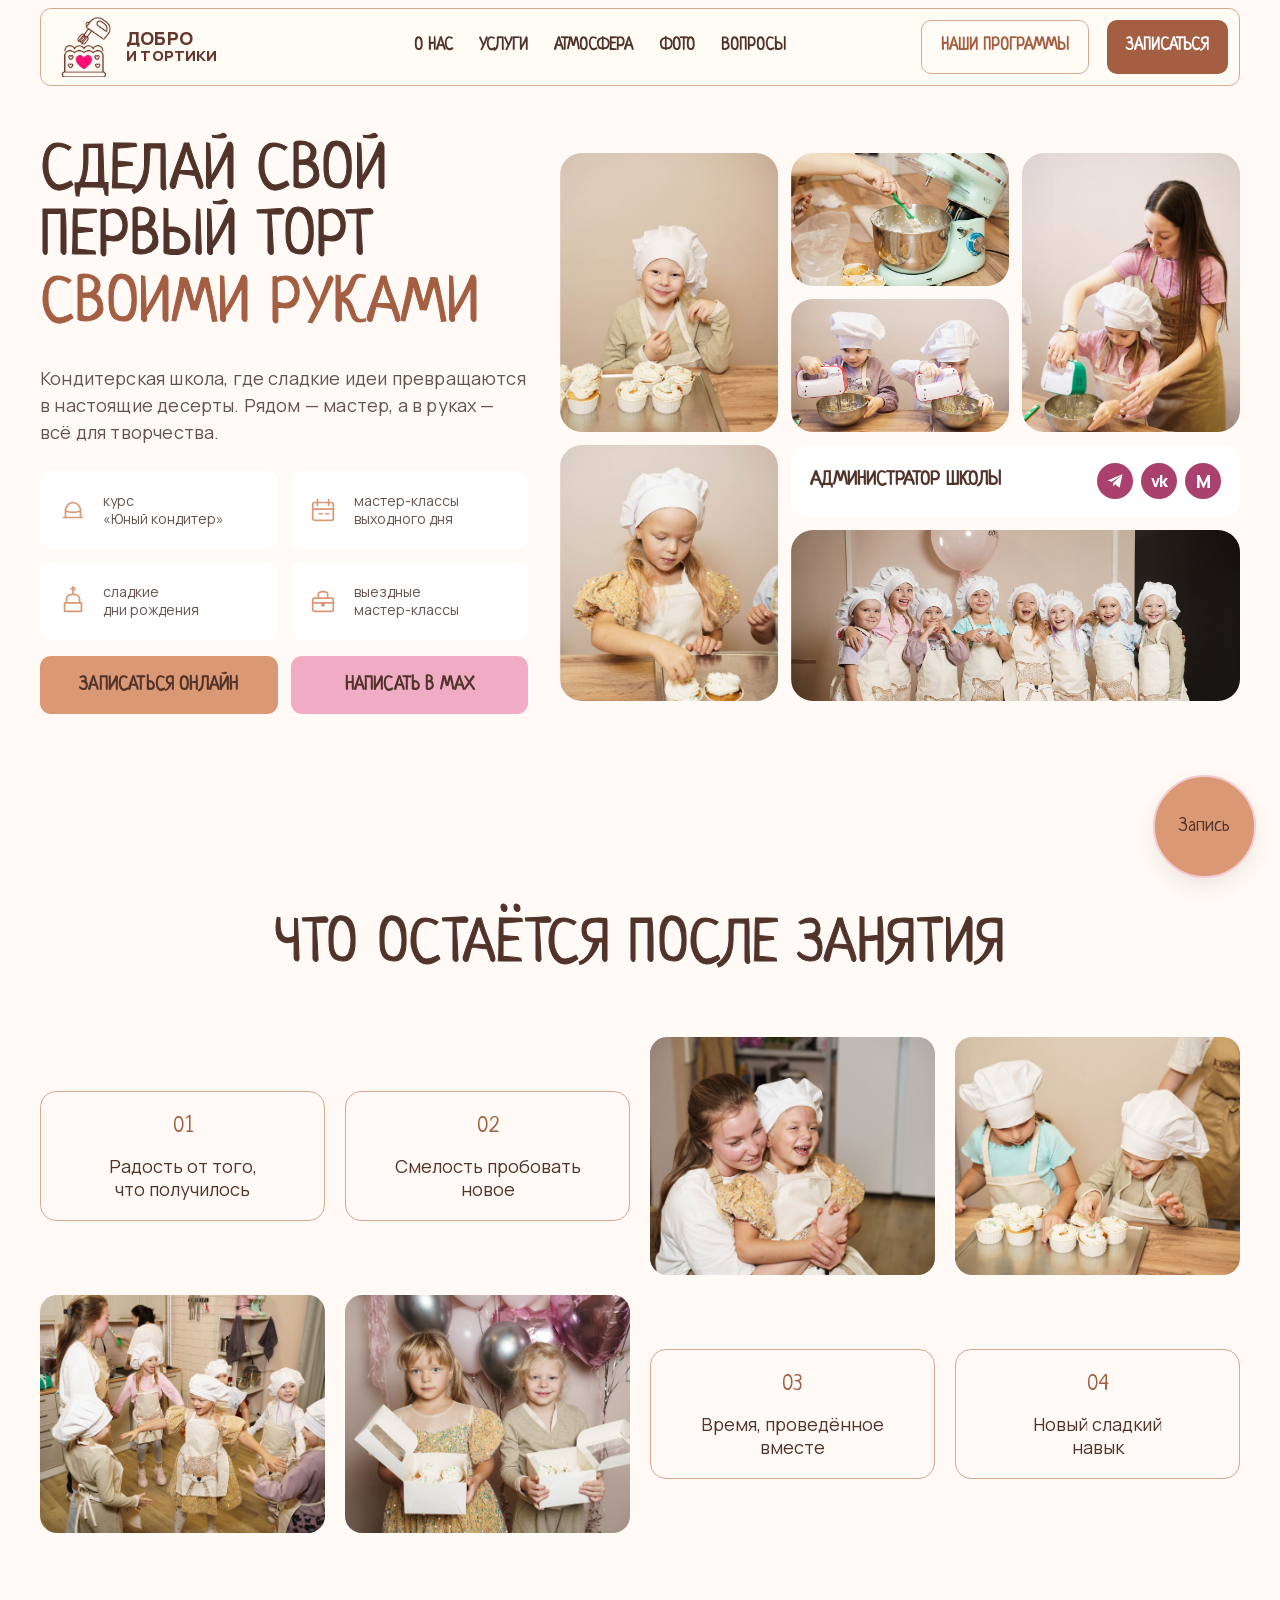
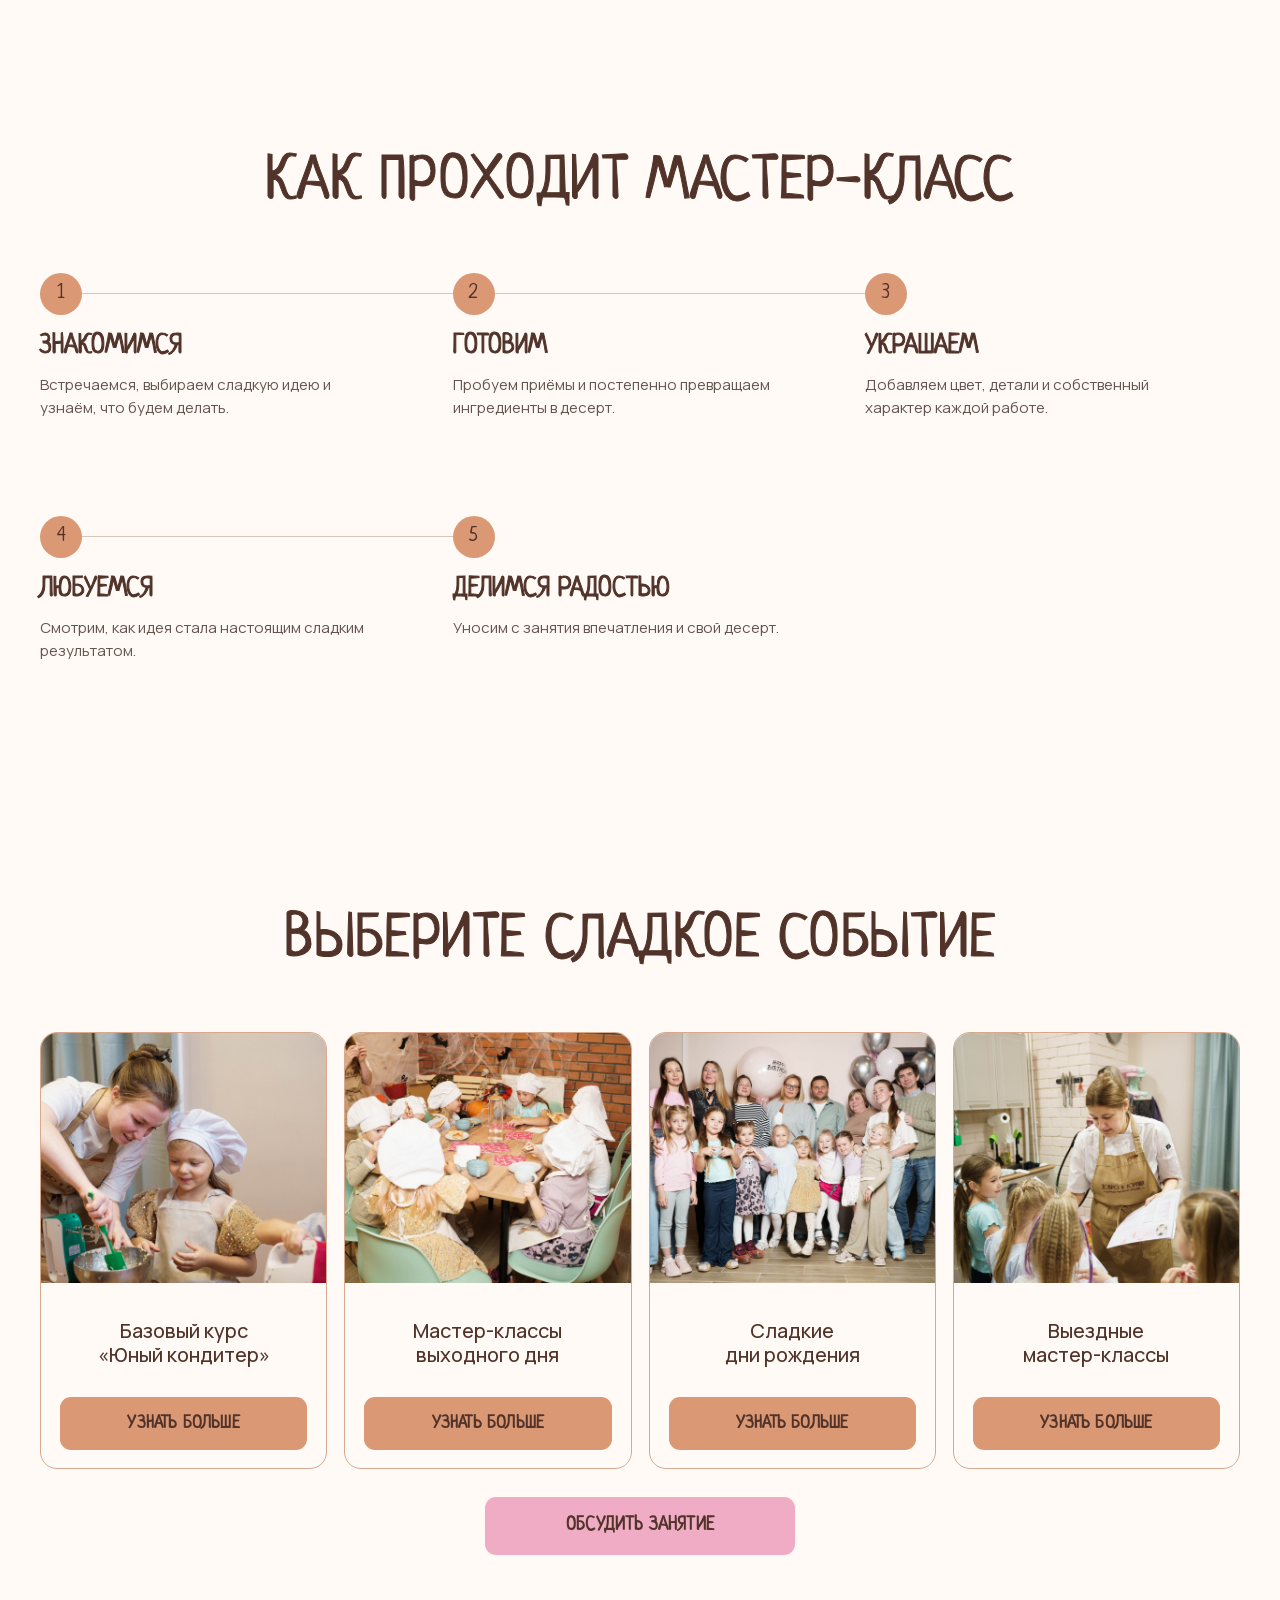
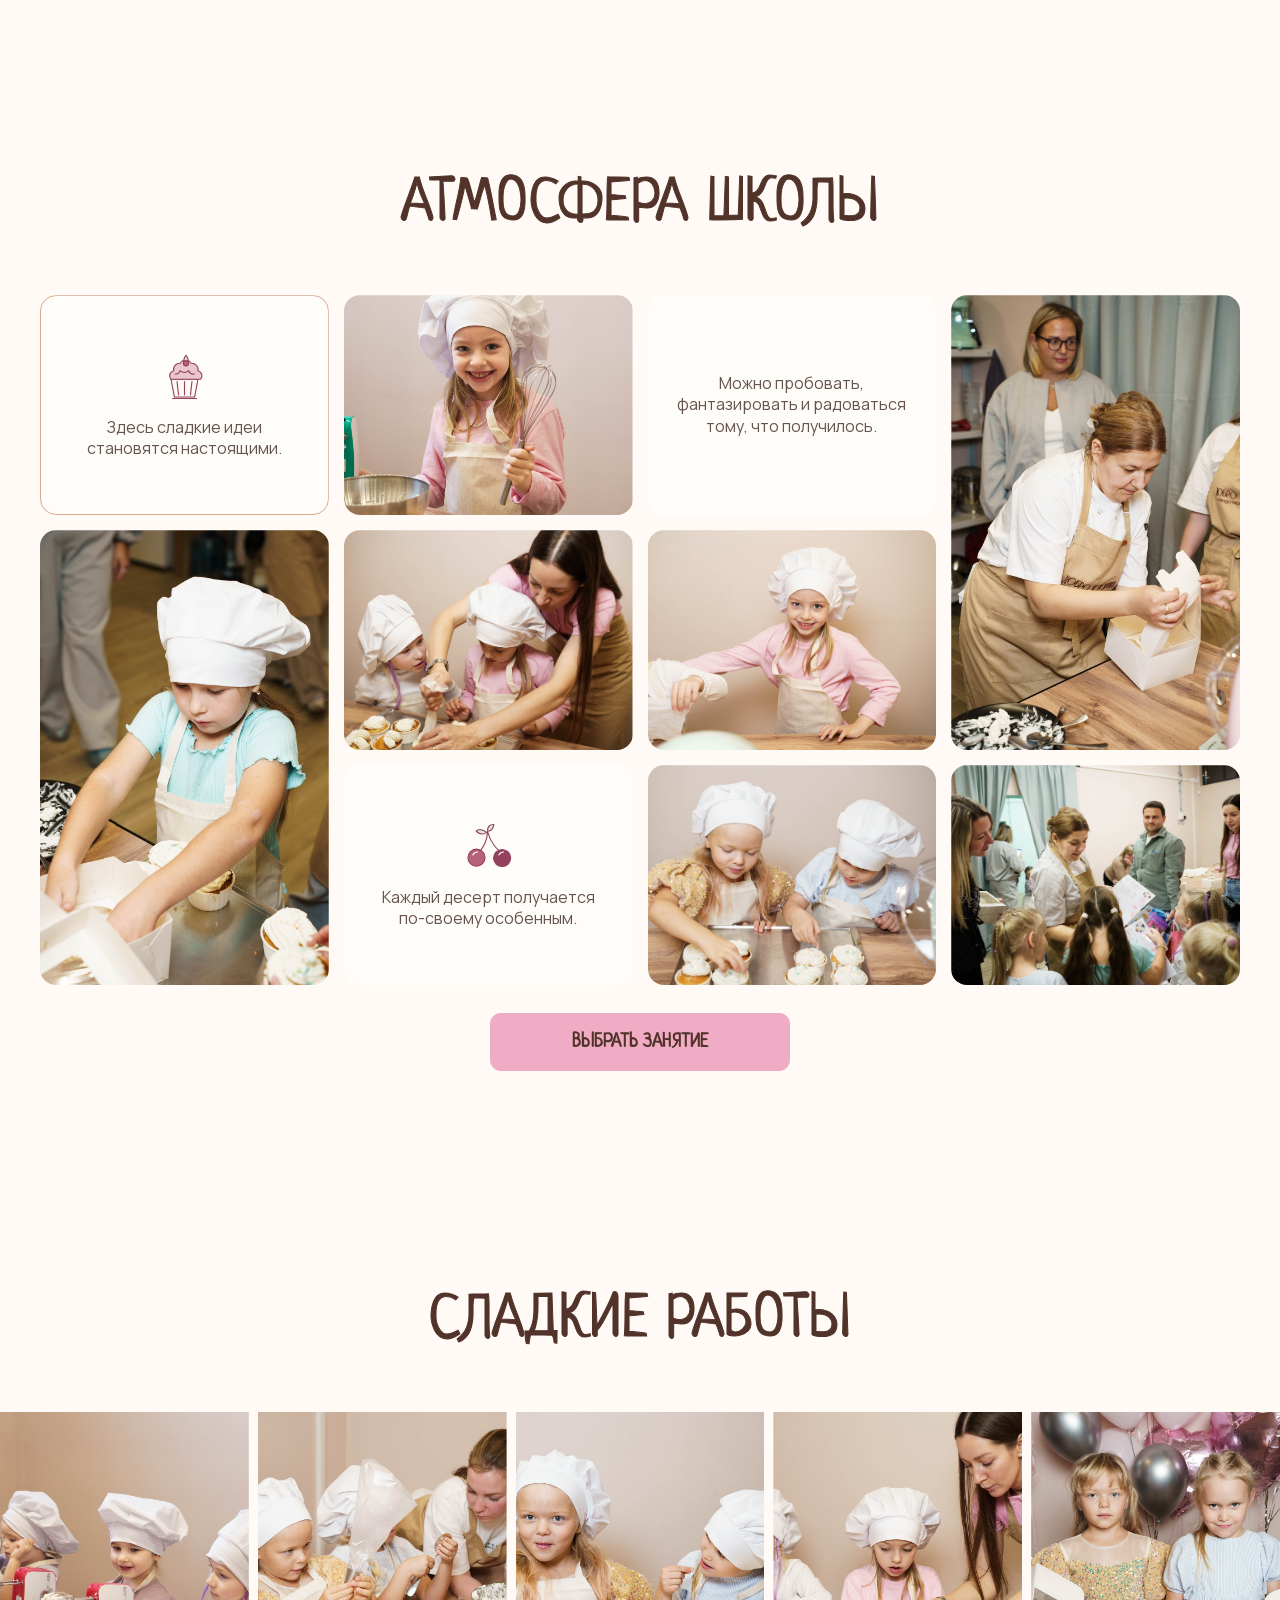
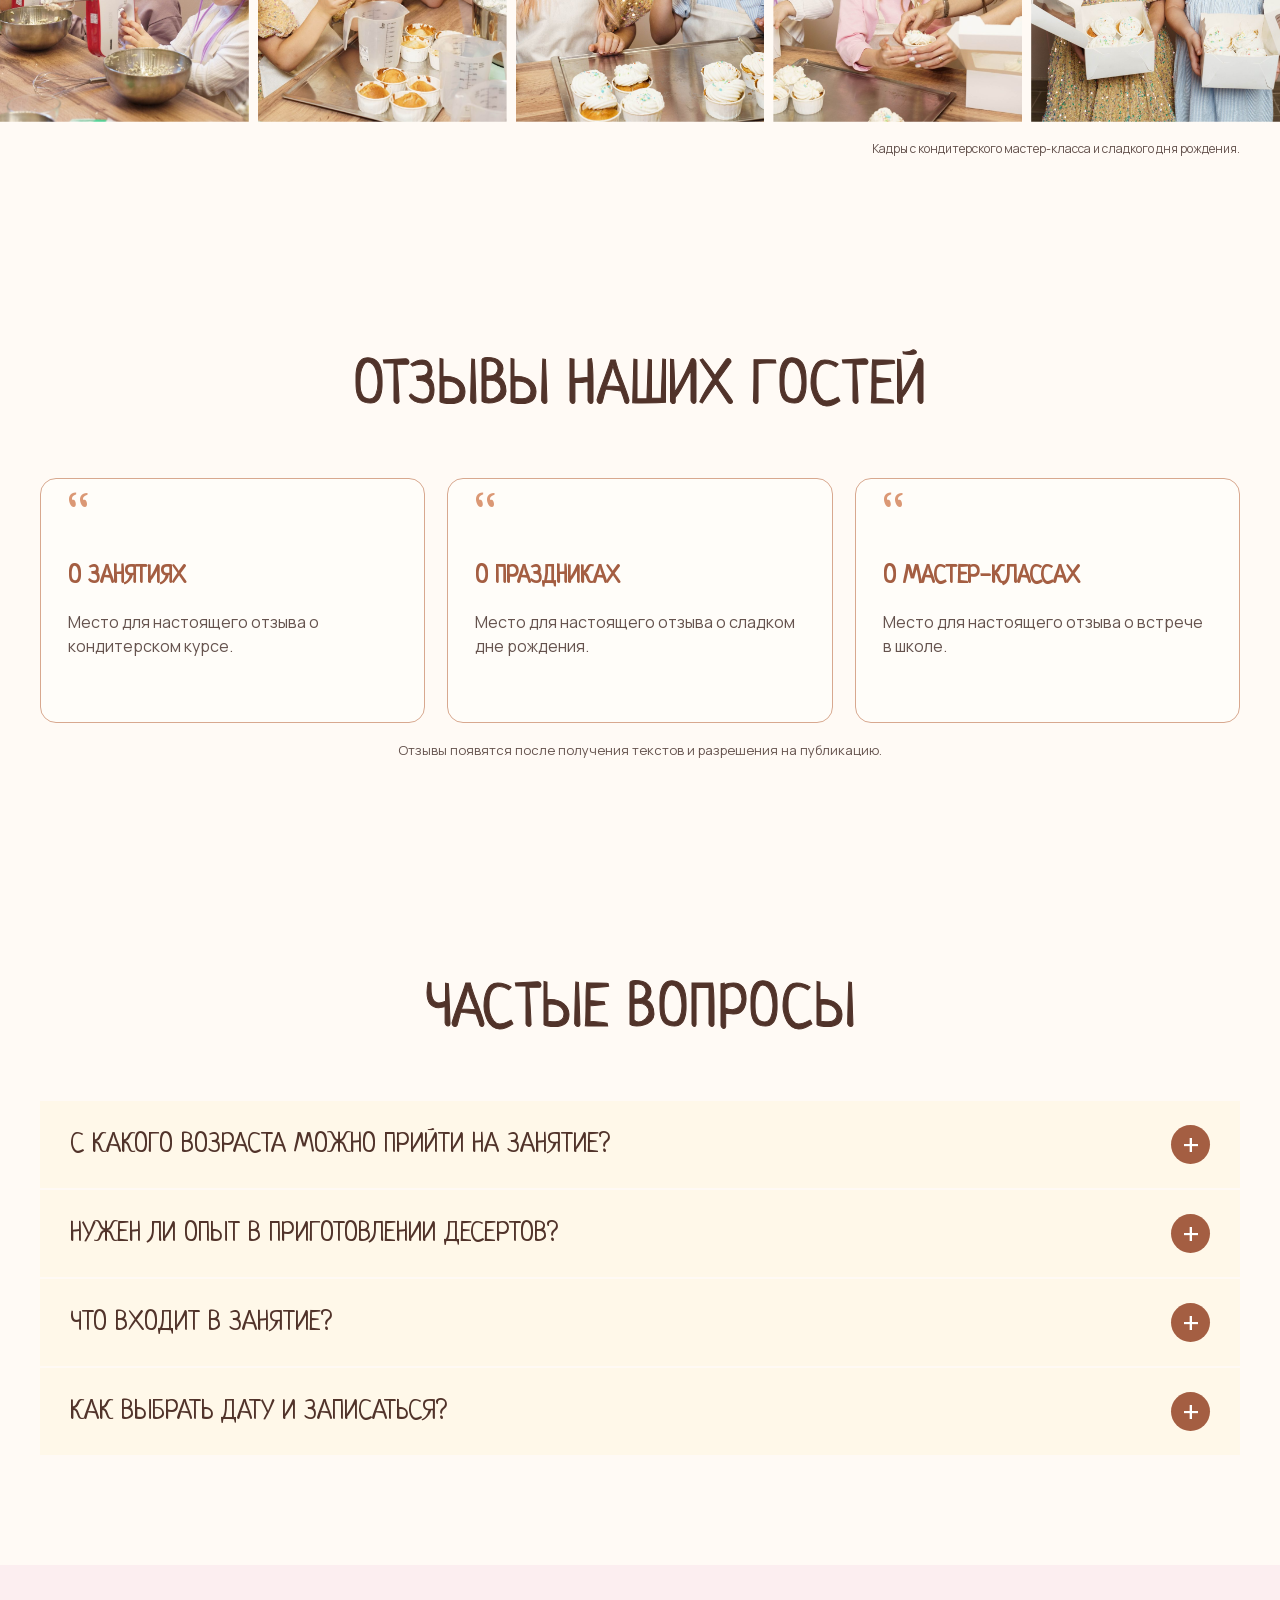
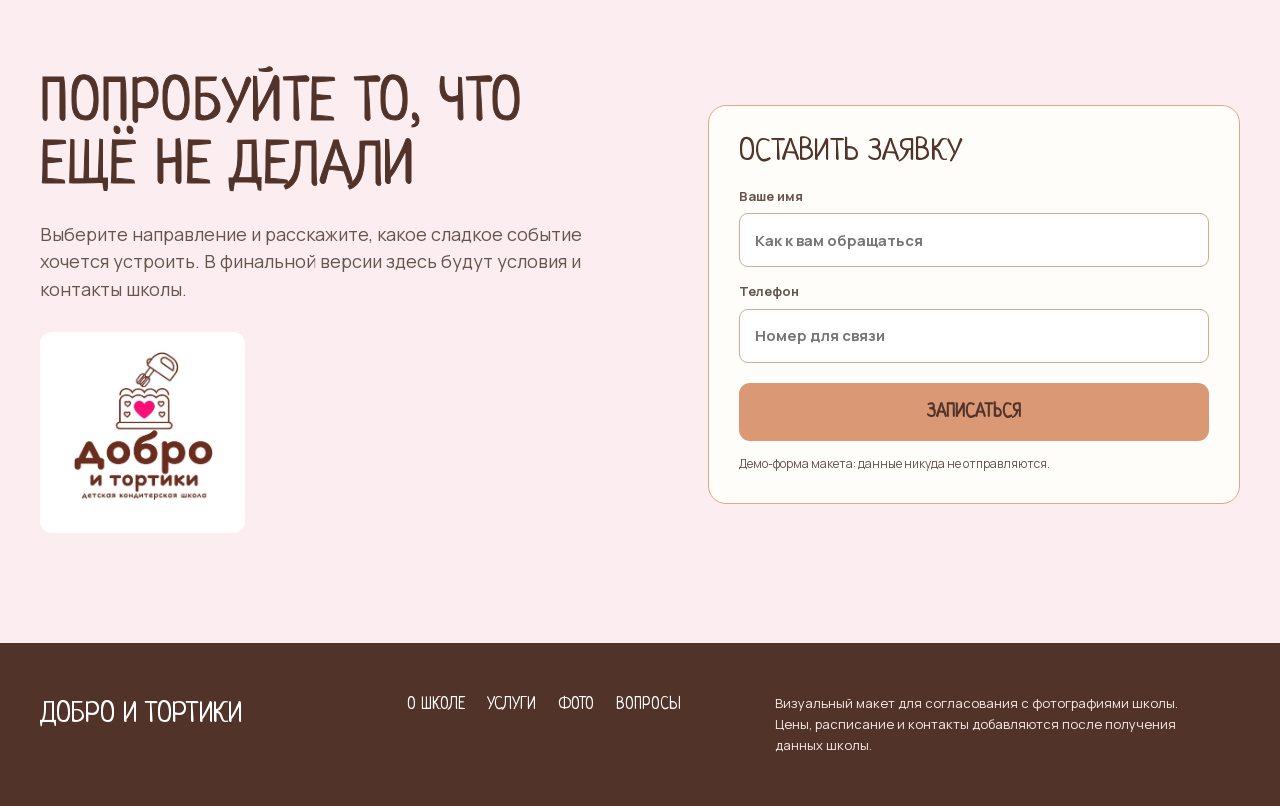
==== commit 81f7b5d5: "Use client workshop photos throughout site" ====
--- a/index.html
+++ b/index.html
@@ -48,12 +48,12 @@
           <button class="button button-pink" type="button" data-demo-contact="MAX">Написать в MAX</button>
         </div>
       </div>
-      <div class="hero-mosaic" aria-label="Иллюстративные фотографии кондитерских занятий">
-        <figure class="mosaic-photo mosaic-one"><img src="assets/desserts.jpg" alt="Десерты на столе" fetchpriority="high"></figure>
-        <figure class="mosaic-photo mosaic-two"><img src="assets/hero.jpg" alt="Ягодный торт" fetchpriority="high"></figure>
-        <figure class="mosaic-photo mosaic-three"><img src="assets/weekend.jpg" alt="Украшение капкейков"></figure>
-        <figure class="mosaic-photo mosaic-four"><img src="assets/offsite.jpg" alt="Кондитер помогает детям готовить"></figure>
-        <figure class="mosaic-photo mosaic-five"><img src="assets/birthday.jpg" alt="Дети у праздничного торта"></figure>
+      <div class="hero-mosaic" aria-label="Фотографии кондитерского мастер-класса">
+        <figure class="mosaic-photo mosaic-one"><img src="assets/photos/DSC08447.jpg" alt="Юная участница с украшенными капкейками" fetchpriority="high"></figure>
+        <figure class="mosaic-photo mosaic-two"><img src="assets/photos/DSC08271.jpg" alt="Взбивание крема для капкейков" fetchpriority="high"></figure>
+        <figure class="mosaic-photo mosaic-three"><img src="assets/photos/DSC07779.jpg" alt="Дети вместе замешивают тесто"></figure>
+        <figure class="mosaic-photo mosaic-four"><img src="assets/photos/DSC07838.jpg" alt="Преподаватель помогает ребёнку готовить"></figure>
+        <figure class="mosaic-photo mosaic-five"><img src="assets/photos/DSC08482.jpg" alt="Девочка украшает капкейки"></figure>
         <div class="mosaic-note" aria-label="Связь с администратором школы">
           <strong>Администратор школы</strong>
           <div class="mosaic-socials" aria-label="Мессенджеры школы">
@@ -62,7 +62,7 @@
             <button type="button" data-demo-contact="MAX" aria-label="Написать администратору в MAX" title="MAX"><span aria-hidden="true">M</span></button>
           </div>
         </div>
-        <figure class="mosaic-photo mosaic-six"><img src="assets/weekend.jpg" alt="Дети готовят сладости вместе"></figure>
+        <figure class="mosaic-photo mosaic-six"><img src="assets/photos/DSC08678.jpg" alt="Участницы мастер-класса после занятия"></figure>
       </div>
     </section>
 
@@ -72,10 +72,10 @@
         <div class="benefit-grid">
           <div class="benefit-card"><span>01</span><p>Радость от того,<br>что получилось</p></div>
           <div class="benefit-card"><span>02</span><p>Смелость пробовать<br>новое</p></div>
-          <figure class="benefit-photo"><img src="assets/birthday.jpg" alt="Дети рассматривают праздничный торт" loading="lazy"></figure>
-          <figure class="benefit-photo"><img src="assets/desserts.jpg" alt="Готовые десерты" loading="lazy"></figure>
-          <figure class="benefit-photo"><img src="assets/offsite.jpg" alt="Дети готовят вместе с кондитером" loading="lazy"></figure>
-          <figure class="benefit-photo"><img src="assets/weekend.jpg" alt="Дети украшают капкейки" loading="lazy"></figure>
+          <figure class="benefit-photo"><img src="assets/photos/DSC08079.jpg" alt="Преподаватель обнимает юную участницу" loading="lazy"></figure>
+          <figure class="benefit-photo"><img src="assets/photos/DSC08463.jpg" alt="Дети украшают готовые капкейки" loading="lazy"></figure>
+          <figure class="benefit-photo"><img src="assets/photos/DSC08130.jpg" alt="Дети вместе на кондитерском занятии" loading="lazy"></figure>
+          <figure class="benefit-photo"><img src="assets/photos/DSC08763.jpg" alt="Две участницы показывают коробки со своими десертами" loading="lazy"></figure>
           <div class="benefit-card"><span>03</span><p>Время, проведённое<br>вместе</p></div>
           <div class="benefit-card"><span>04</span><p>Новый сладкий<br>навык</p></div>
         </div>
@@ -99,10 +99,10 @@
       <div class="container">
         <h2 class="section-title center" id="formats-title">Выберите сладкое событие</h2>
         <div class="format-grid">
-          <article class="format-card"><img src="assets/hero.jpg" alt="Ребёнок украшает ягодный торт" loading="lazy"><div class="format-content"><h3>Базовый курс<br>«Юный кондитер»</h3><a class="button button-warm" href="#contact">Узнать больше</a></div></article>
-          <article class="format-card"><img src="assets/weekend.jpg" alt="Дети украшают капкейки" loading="lazy"><div class="format-content"><h3>Мастер-классы<br>выходного дня</h3><a class="button button-warm" href="#contact">Узнать больше</a></div></article>
-          <article class="format-card"><img src="assets/birthday.jpg" alt="Дети у праздничного торта" loading="lazy"><div class="format-content"><h3>Сладкие<br>дни рождения</h3><a class="button button-warm" href="#contact">Узнать больше</a></div></article>
-          <article class="format-card"><img src="assets/offsite.jpg" alt="Кондитер помогает детям украшать десерты" loading="lazy"><div class="format-content"><h3>Выездные<br>мастер-классы</h3><a class="button button-warm" href="#contact">Узнать больше</a></div></article>
+          <article class="format-card"><img src="assets/photos/DSC07863.jpg" alt="Преподаватель учит ребёнка работать с тестом" loading="lazy"><div class="format-content"><h3>Базовый курс<br>«Юный кондитер»</h3><a class="button button-warm" href="#contact">Узнать больше</a></div></article>
+          <article class="format-card"><img src="assets/photos/DSC07953.jpg" alt="Дети вместе за кондитерским столом" loading="lazy"><div class="format-content"><h3>Мастер-классы<br>выходного дня</h3><a class="button button-warm" href="#contact">Узнать больше</a></div></article>
+          <article class="format-card"><img src="assets/photos/DSC08729.jpg" alt="Дети и взрослые на праздничном мастер-классе" loading="lazy"><div class="format-content"><h3>Сладкие<br>дни рождения</h3><a class="button button-warm" href="#contact">Узнать больше</a></div></article>
+          <article class="format-card"><img src="assets/photos/DSC08863.jpg" alt="Преподаватель проводит занятие для группы детей" loading="lazy"><div class="format-content"><h3>Выездные<br>мастер-классы</h3><a class="button button-warm" href="#contact">Узнать больше</a></div></article>
         </div>
         <a class="button button-pink all-formats" href="#contact">Обсудить занятие</a>
       </div>
@@ -113,15 +113,15 @@
         <h2 class="section-title center" id="atmosphere-title">Атмосфера школы</h2>
         <div class="atmosphere-grid">
           <div class="atmo-tile atmo-note atmo-a"><img src="assets/decor-cupcake.svg" alt="" aria-hidden="true"><p>Здесь сладкие идеи становятся настоящими.</p></div>
-          <figure class="atmo-tile atmo-photo atmo-b"><img src="assets/desserts.jpg" alt="Десерты на столе" loading="lazy"></figure>
+          <figure class="atmo-tile atmo-photo atmo-b"><img src="assets/photos/DSC07770.jpg" alt="Юная участница с венчиком на занятии" loading="lazy"></figure>
           <div class="atmo-tile atmo-note atmo-c"><p>Можно пробовать, фантазировать и радоваться тому, что получилось.</p></div>
-          <figure class="atmo-tile atmo-photo atmo-d"><img src="assets/weekend.jpg" alt="Дети готовят капкейки" loading="lazy"></figure>
-          <figure class="atmo-tile atmo-photo atmo-e"><img src="assets/offsite.jpg" alt="Занятие с кондитером" loading="lazy"></figure>
-          <figure class="atmo-tile atmo-photo atmo-f"><img src="assets/hero.jpg" alt="Украшение торта" loading="lazy"></figure>
-          <figure class="atmo-tile atmo-photo atmo-g"><img src="assets/birthday.jpg" alt="Праздник с тортом" loading="lazy"></figure>
+          <figure class="atmo-tile atmo-photo atmo-d"><img src="assets/photos/DSC08471.jpg" alt="Преподаватель укладывает десерты в коробку" loading="lazy"></figure>
+          <figure class="atmo-tile atmo-photo atmo-e"><img src="assets/photos/DSC08524.jpg" alt="Ребёнок собирает коробку с десертами" loading="lazy"></figure>
+          <figure class="atmo-tile atmo-photo atmo-f"><img src="assets/photos/DSC08385.jpg" alt="Наставница помогает детям украсить капкейки" loading="lazy"></figure>
+          <figure class="atmo-tile atmo-photo atmo-g"><img src="assets/photos/DSC08514.jpg" alt="Участница улыбается во время украшения десерта" loading="lazy"></figure>
           <div class="atmo-tile atmo-note atmo-h"><img src="assets/decor-cherries.svg" alt="" aria-hidden="true"><p>Каждый десерт получается по-своему особенным.</p></div>
-          <figure class="atmo-tile atmo-photo atmo-i"><img src="assets/desserts.jpg" alt="Торт и капкейки" loading="lazy"></figure>
-          <figure class="atmo-tile atmo-photo atmo-j"><img src="assets/offsite.jpg" alt="Совместное кондитерское творчество" loading="lazy"></figure>
+          <figure class="atmo-tile atmo-photo atmo-i"><img src="assets/photos/DSC08492.jpg" alt="Две участницы украшают капкейки" loading="lazy"></figure>
+          <figure class="atmo-tile atmo-photo atmo-j"><img src="assets/photos/DSC08860.jpg" alt="Преподаватель общается с группой после занятия" loading="lazy"></figure>
         </div>
         <a class="button button-pink atmosphere-action" href="#formats">Выбрать занятие</a>
       </div>
@@ -129,14 +129,14 @@
 
     <section class="gallery section-pad" id="gallery" aria-labelledby="gallery-title">
       <h2 class="section-title center" id="gallery-title">Сладкие работы</h2>
-      <div class="gallery-strip" aria-label="Иллюстративная галерея десертов">
-        <img src="assets/desserts.jpg" alt="Торт и капкейки" loading="lazy">
-        <img src="assets/hero.jpg" alt="Ягодный торт" loading="lazy">
-        <img src="assets/weekend.jpg" alt="Капкейки на мастер-классе" loading="lazy">
-        <img src="assets/birthday.jpg" alt="Праздничный торт" loading="lazy">
-        <img src="assets/offsite.jpg" alt="Украшение печенья" loading="lazy">
+      <div class="gallery-strip" aria-label="Фотографии с кондитерского мастер-класса">
+        <img src="assets/photos/DSC07753.jpg" alt="Дети взбивают тесто для десертов" loading="lazy">
+        <img src="assets/photos/DSC08214.jpg" alt="Преподаватель помогает готовить крем" loading="lazy">
+        <img src="assets/photos/DSC08476.jpg" alt="Участницы с готовыми капкейками" loading="lazy">
+        <img src="assets/photos/DSC08534.jpg" alt="Дети упаковывают свои десерты" loading="lazy">
+        <img src="assets/photos/DSC08782.jpg" alt="Две девочки показывают коробки с капкейками" loading="lazy">
       </div>
-      <p class="image-disclaimer">Для согласования макета использованы иллюстративные изображения. В готовой версии здесь будут фотографии работ школы.</p>
+      <p class="image-disclaimer">Кадры с кондитерского мастер-класса и сладкого дня рождения.</p>
     </section>
 
     <section class="reviews section-pad" aria-labelledby="reviews-title">
@@ -171,7 +171,7 @@
     </section>
   </main>
 
-  <footer class="site-footer"><div class="container footer-grid"><a href="#top" class="footer-brand">Добро и Тортики</a><div class="footer-links"><a href="#about">О школе</a><a href="#formats">Услуги</a><a href="#gallery">Фото</a><a href="#questions">Вопросы</a></div><p>Визуальный макет для согласования. Фотографии иллюстративные; цены, расписание и контакты добавляются после получения данных школы.</p></div></footer>
+  <footer class="site-footer"><div class="container footer-grid"><a href="#top" class="footer-brand">Добро и Тортики</a><div class="footer-links"><a href="#about">О школе</a><a href="#formats">Услуги</a><a href="#gallery">Фото</a><a href="#questions">Вопросы</a></div><p>Визуальный макет для согласования с фотографиями школы. Цены, расписание и контакты добавляются после получения данных школы.</p></div></footer>
   <a class="floating-booking" href="#contact">Запись</a>
   <p class="demo-toast" role="status" aria-live="polite" hidden></p>
 </body>
--- a/styles.css
+++ b/styles.css
@@ -60,7 +60,7 @@
 .mosaic-one{grid-column:1;grid-row:1/3}.mosaic-one img{object-position:52% center}
 .mosaic-two{grid-column:2;grid-row:1}.mosaic-two img{object-position:55% 54%}
 .mosaic-three{grid-column:2;grid-row:2}.mosaic-three img{object-position:45% 55%}
-.mosaic-four{grid-column:3;grid-row:1/3}.mosaic-four img{object-position:45% center}
+.mosaic-four{grid-column:3;grid-row:1/3}.mosaic-four img{object-position:45% top}
 .mosaic-five{grid-column:1;grid-row:3/5}.mosaic-five img{object-position:48% center}
 .mosaic-note{grid-column:2/4;grid-row:3;display:flex;align-items:center;justify-content:space-between;gap:12px;padding:11px 19px;background:var(--white);border-radius:15px;font-family:var(--font-display);font-size:20px;text-transform:uppercase;white-space:nowrap}
 .mosaic-note strong{font-weight:700}
@@ -70,7 +70,7 @@
 .mosaic-socials button svg{width:20px;height:20px;fill:currentColor}
 .mosaic-socials button span{font-family:var(--font-body);font-size:16px;font-weight:800;line-height:1;text-transform:none;letter-spacing:-.07em}
 .mosaic-socials button:last-child span{font-size:18px;letter-spacing:-.08em}
-.mosaic-six{grid-column:2/4;grid-row:4}.mosaic-six img{object-position:center 49%}
+.mosaic-six{grid-column:2/4;grid-row:4}.mosaic-six img{object-position:center top}
 .benefit-grid{display:grid;grid-template-columns:repeat(4,minmax(0,1fr));grid-auto-rows:238px;gap:20px}
 .benefit-card{align-self:center;display:grid;place-items:center;align-content:center;gap:10px;height:130px;padding:15px 12px;border:1.5px solid var(--line);border-radius:16px;text-align:center;background:var(--cream)}
 .benefit-card span{font-family:var(--font-display);font-size:23px;color:var(--warm-dark)}
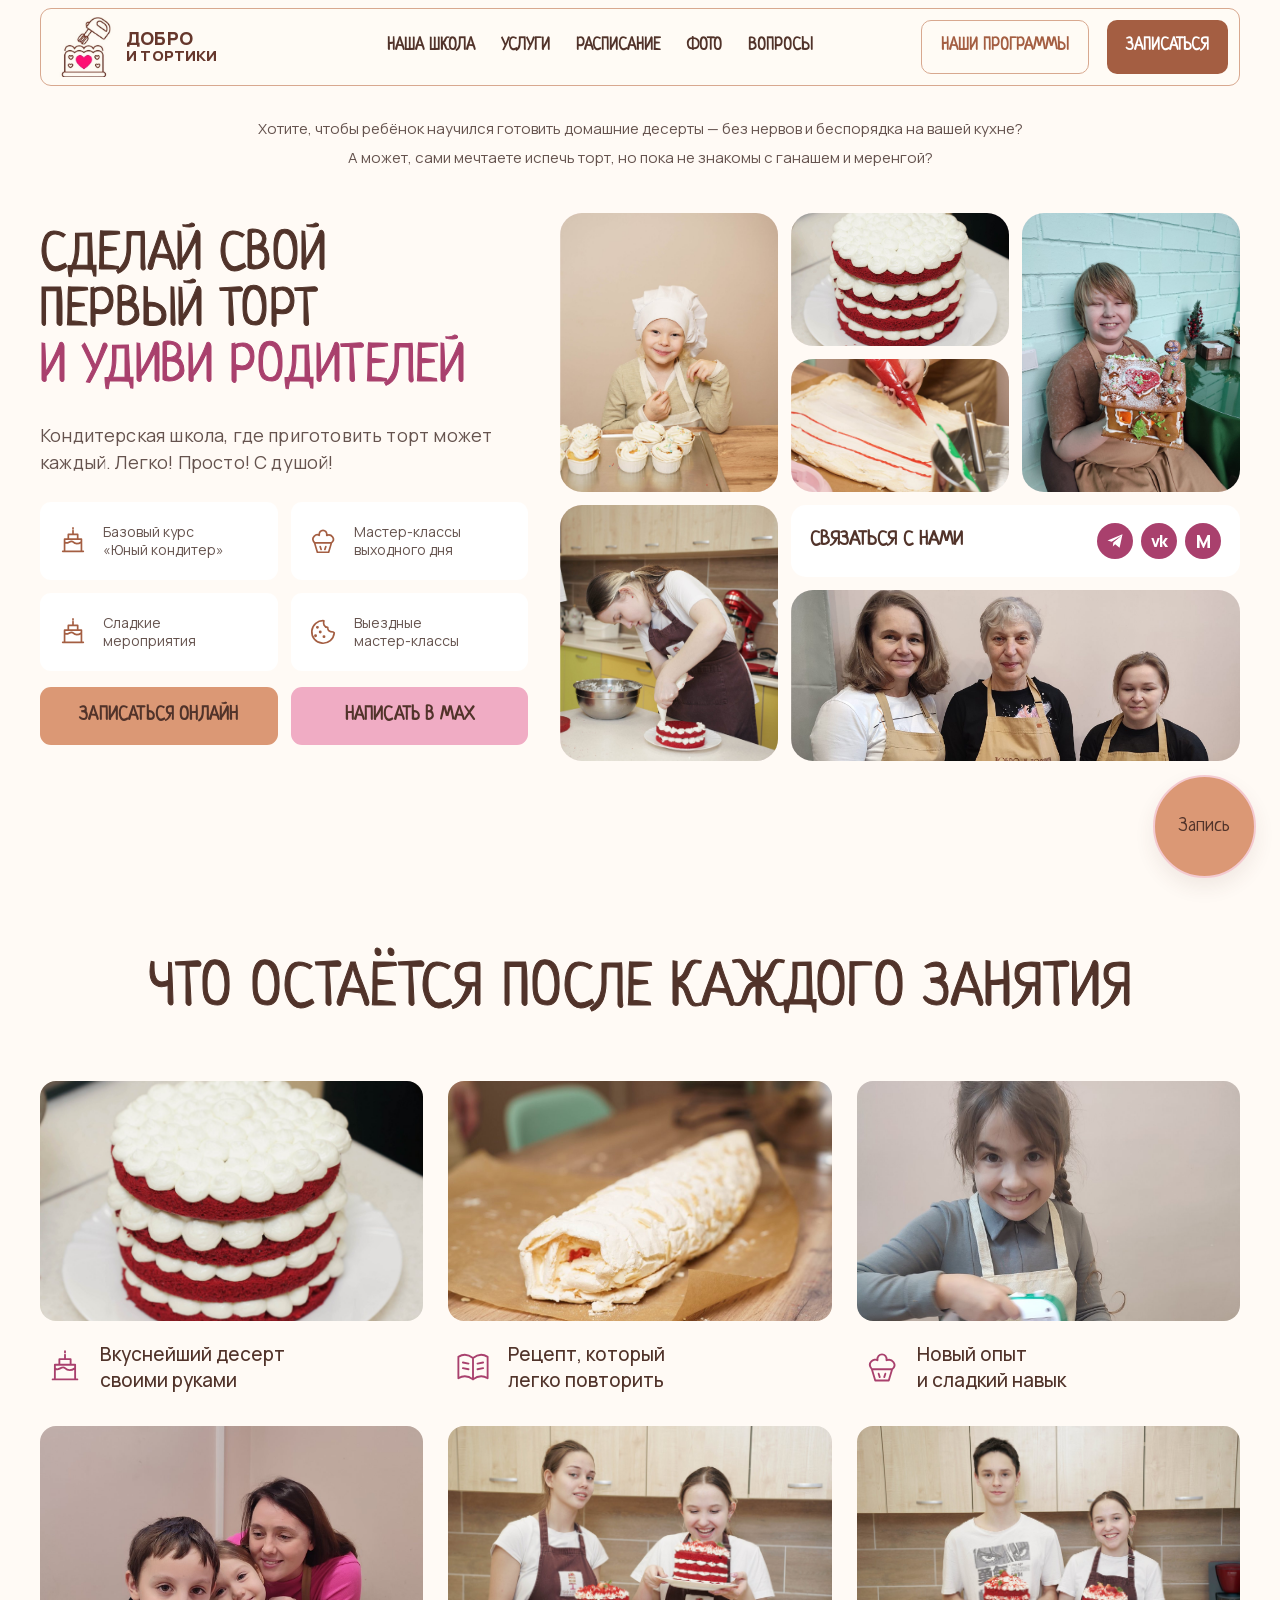
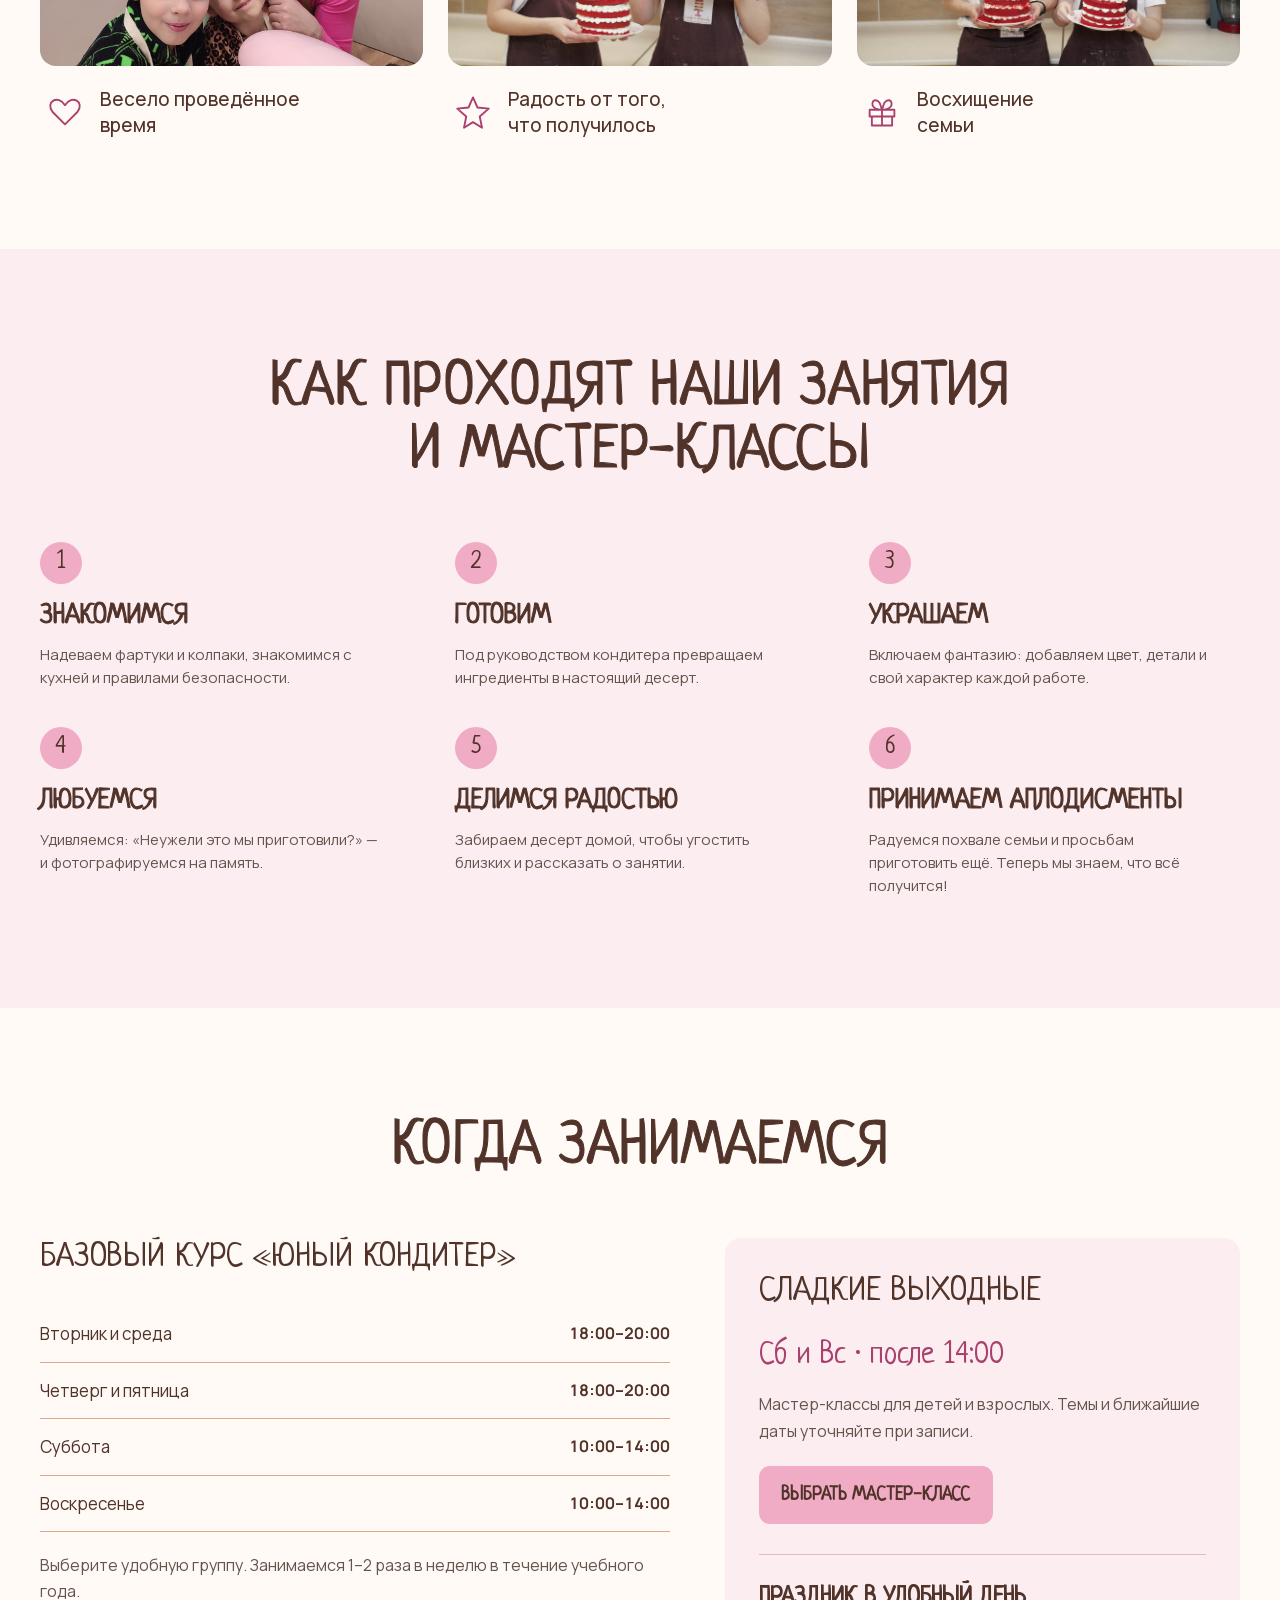
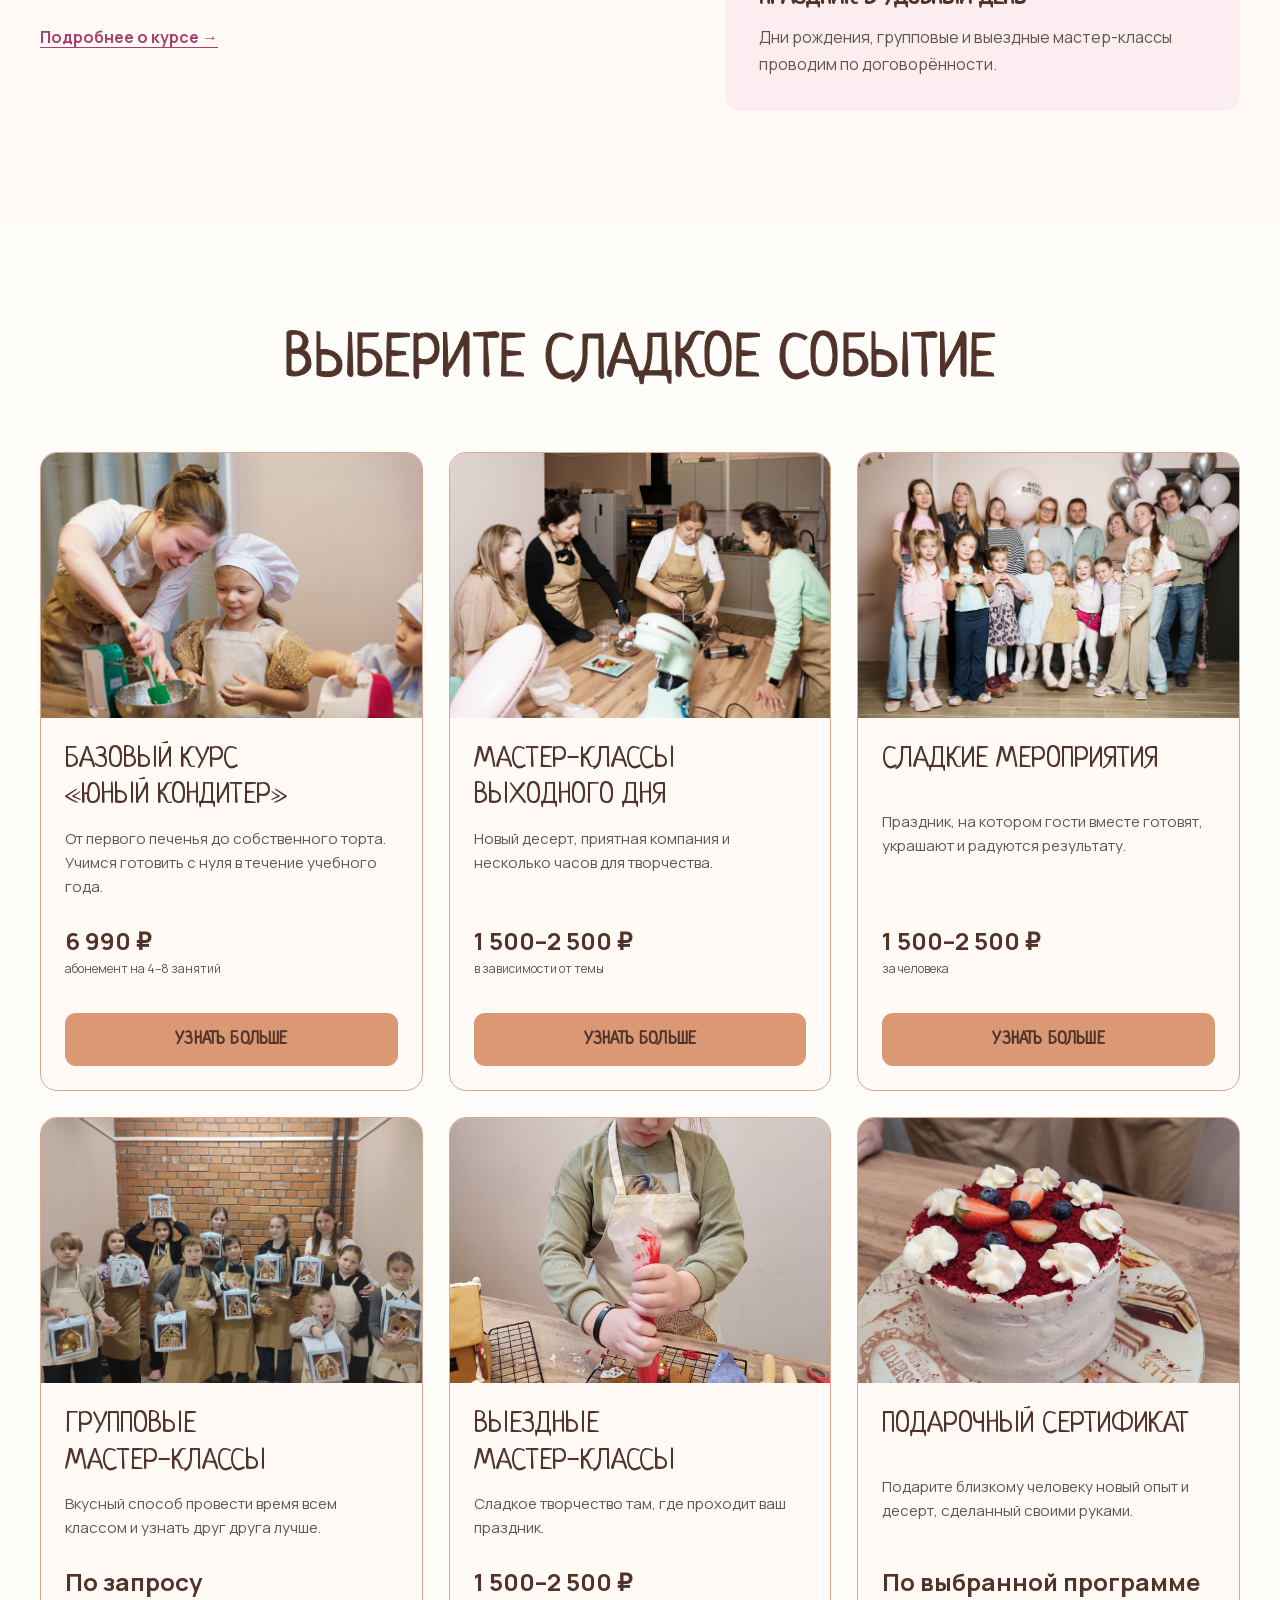
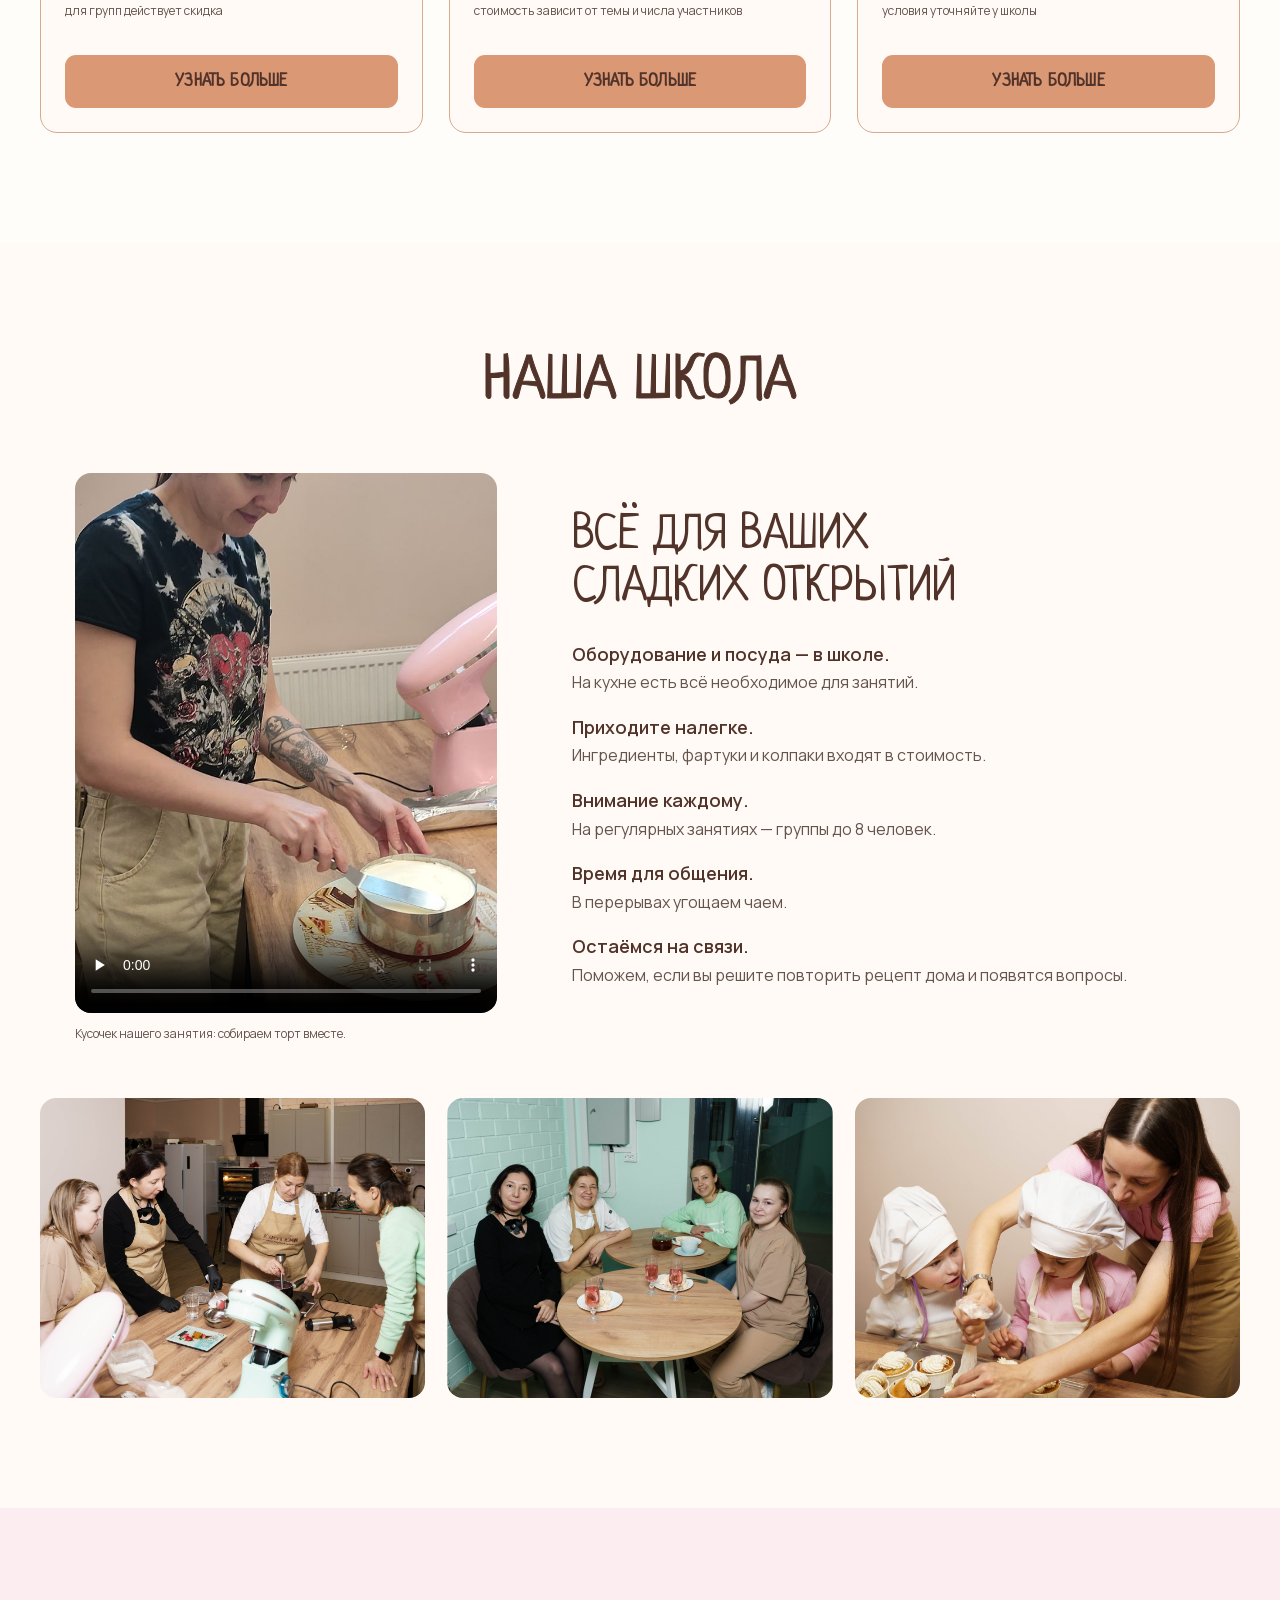
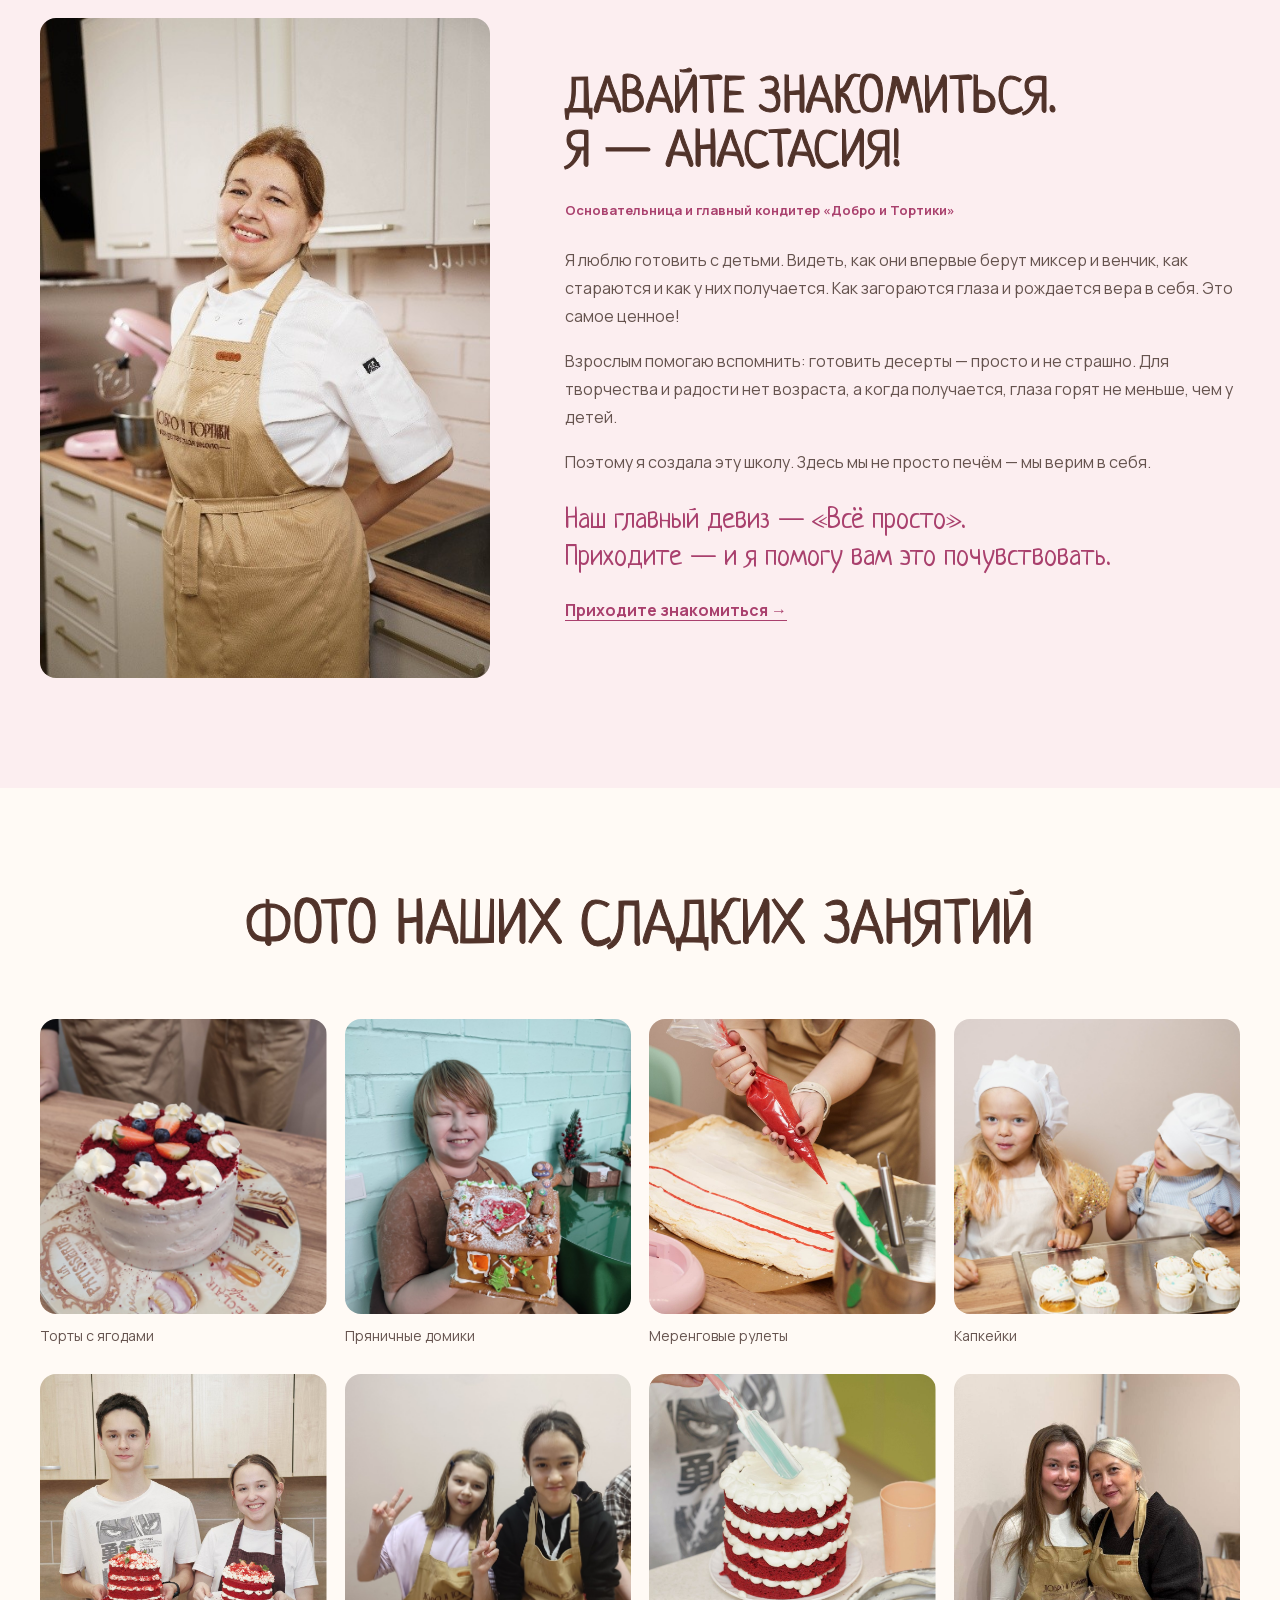
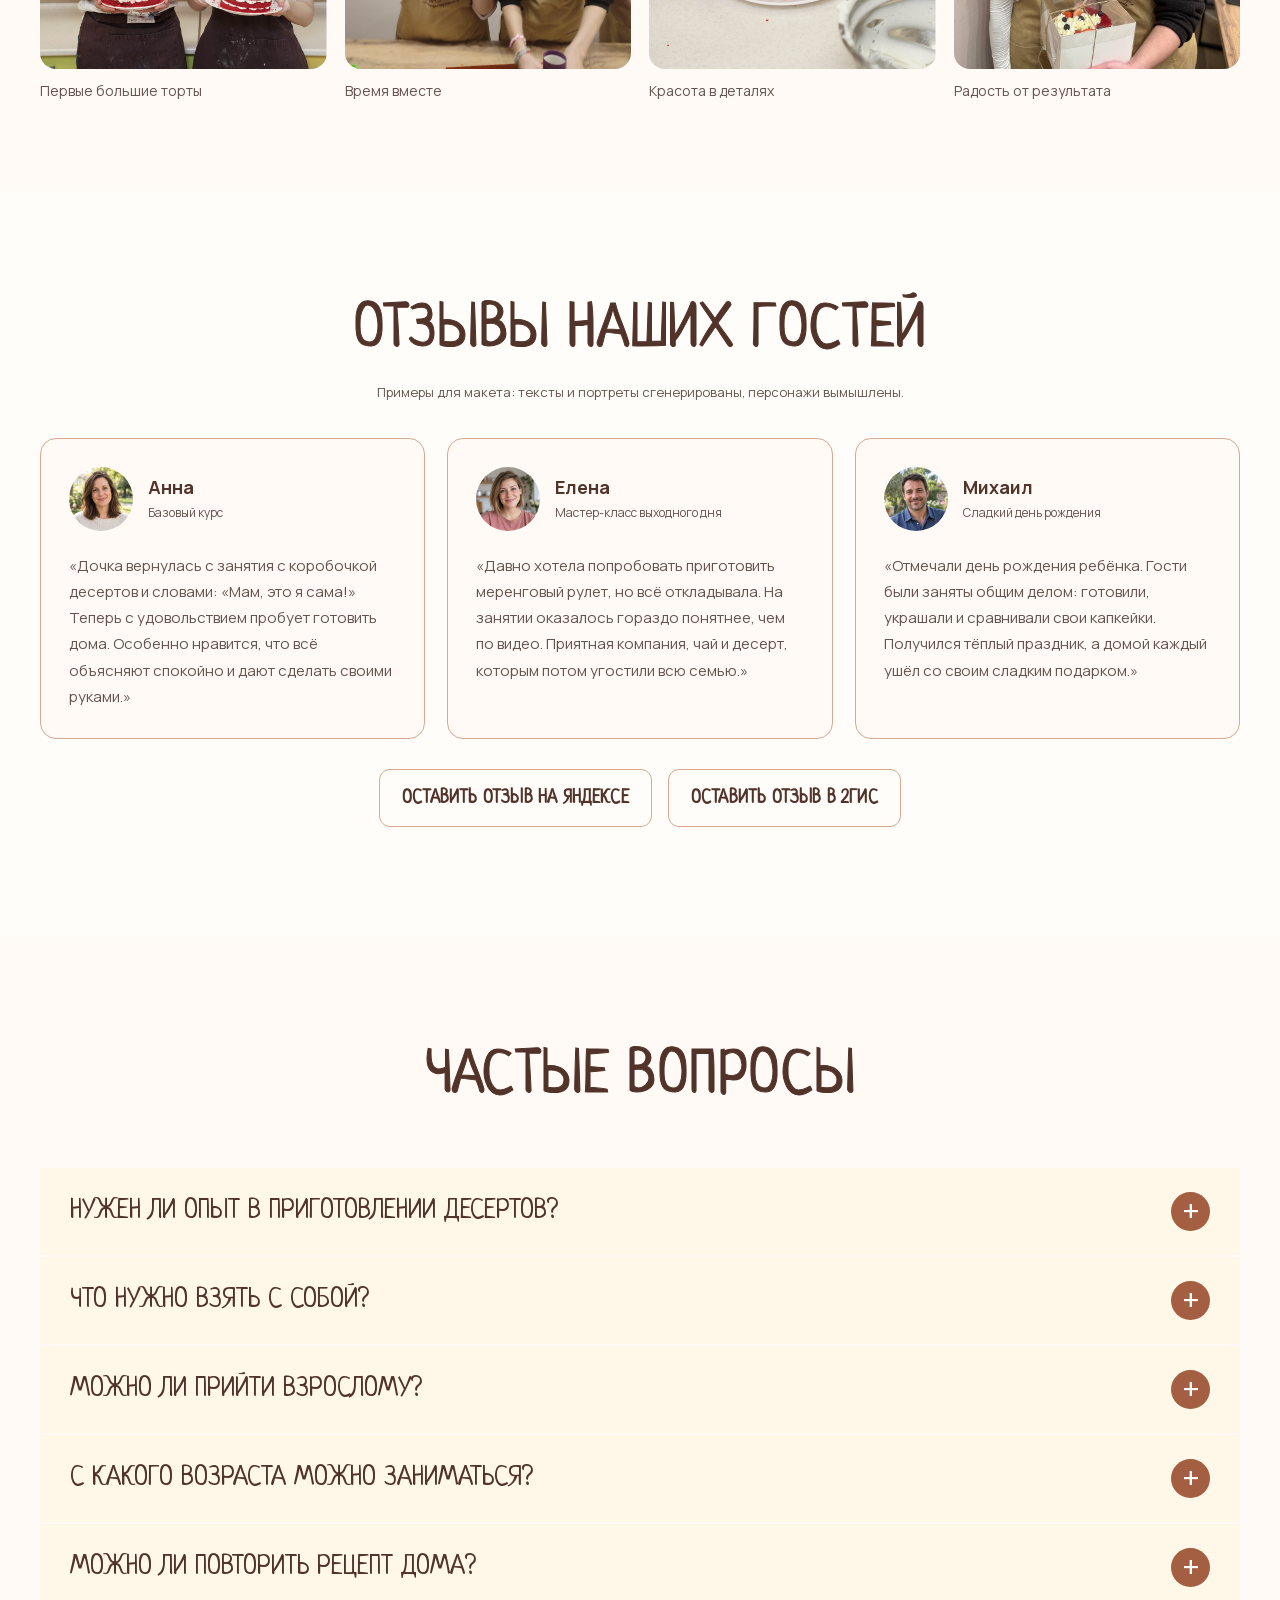
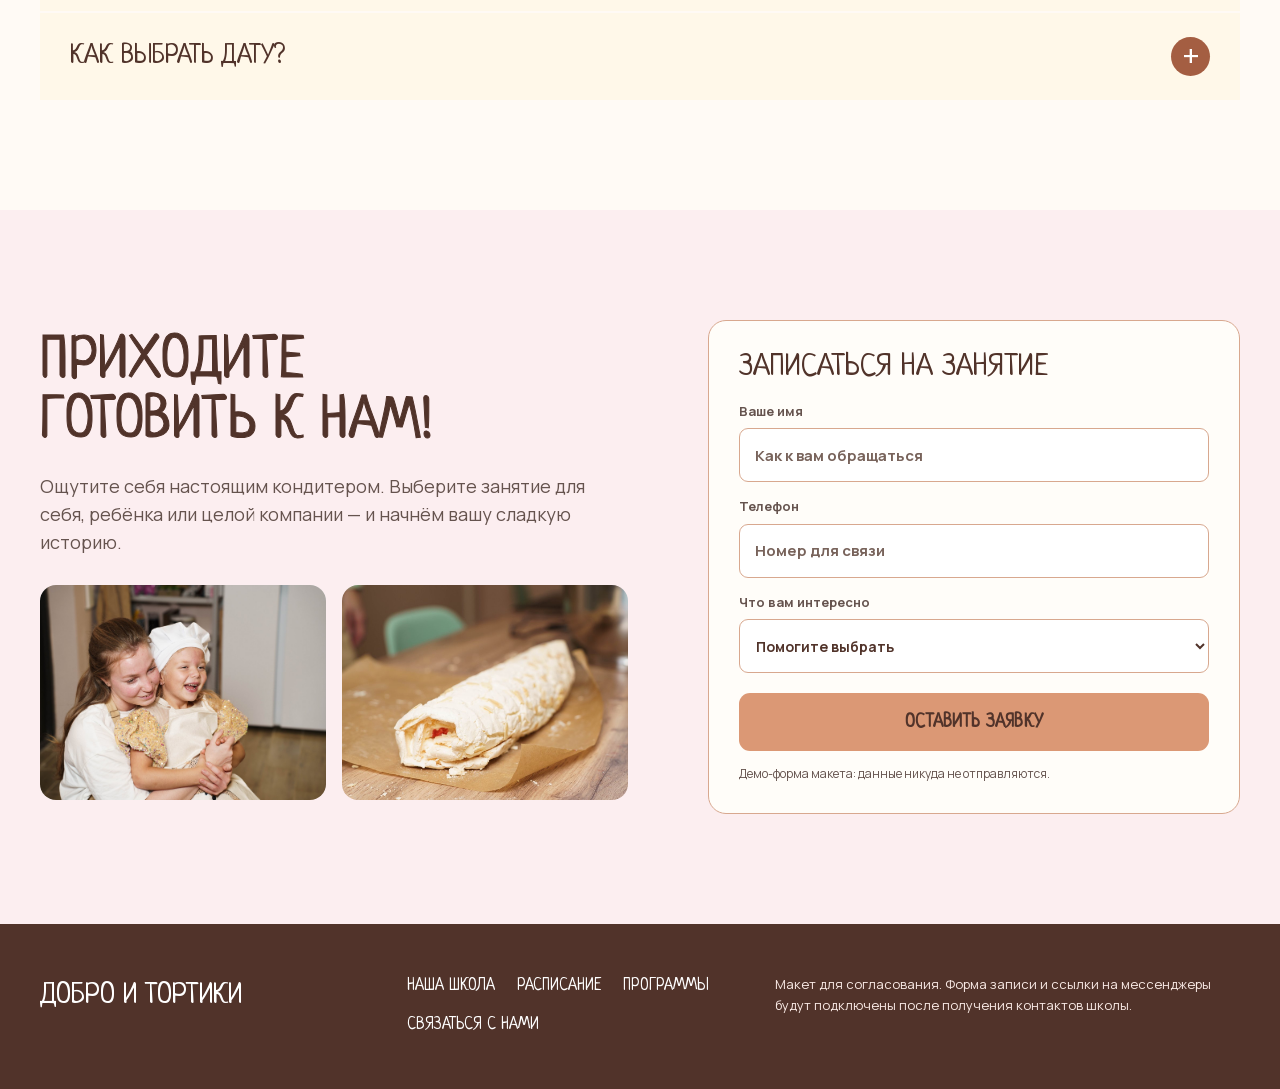
==== commit 038299f2: "Add client copy, service pages and curated school photography" ====
--- a/index.html
+++ b/index.html
@@ -8,21 +8,20 @@
   <title>Добро и Тортики — детская кондитерская школа</title>
   <link rel="preload" href="assets/fonts/neucha-cyrillic.woff2" as="font" type="font/woff2" crossorigin>
   <link rel="preload" href="assets/fonts/manrope-cyrillic.woff2" as="font" type="font/woff2" crossorigin>
-  <link rel="stylesheet" href="styles.css">
-  <script src="script.js" defer></script>
+  <link rel="stylesheet" href="styles.css?v=20260926d">
+  <script src="script.js?v=20260926d" defer></script>
 </head>
 <body>
-  <a class="skip-link" href="#main">К содержимому</a>
-  <header class="site-header" id="top">
+<a class="skip-link" href="#main">К содержимому</a>  <header class="site-header" id="top">
     <div class="header-inner container">
       <a class="brand" href="#top" aria-label="Добро и Тортики — на главную">
-        <span class="brand-emblem"><img src="assets/client-logo.jpg" alt=""></span>
+        <span class="brand-emblem"><img src="assets/client-logo.jpg" alt="" width="803" height="786"></span>
         <span class="brand-wordmark">Добро<br><small>и тортики</small></span>
       </a>
       <nav class="main-nav" id="main-nav" aria-label="Главное меню">
-        <a href="#about">О нас</a>
+        <a href="#atmosphere">Наша школа</a>
         <a href="#formats">Услуги</a>
-        <a href="#atmosphere">Атмосфера</a>
+        <a href="#schedule">Расписание</a>
         <a href="#gallery">Фото</a>
         <a href="#questions">Вопросы</a>
       </nav>
@@ -32,16 +31,16 @@
     </div>
   </header>
 
-  <main id="main">
-    <section class="hero container" aria-labelledby="hero-title">
+<main id="main"><div class="welcome container">
+<p>Хотите, чтобы ребёнок научился готовить домашние десерты — без нервов и беспорядка на вашей кухне?</p>
+<p>А может, сами мечтаете испечь торт, но пока не знакомы с ганашем и меренгой?</p>
+</div>    <section class="hero container" aria-labelledby="hero-title">
       <div class="hero-copy">
-        <h1 id="hero-title">Сделай свой<br>первый торт<br><em>своими руками</em></h1>
-        <p class="hero-lead">Кондитерская школа, где сладкие идеи превращаются в настоящие десерты. Рядом — мастер, а в руках — всё для творчества.</p>
+        <h1 id="hero-title">Сделай свой<br>первый торт<br><em>и удиви родителей</em>
+</h1>
+        <p class="hero-lead">Кондитерская школа, где приготовить торт может каждый. Легко! Просто! С душой!</p>
         <div class="hero-facts" aria-label="Направления школы">
-          <div class="fact"><span class="fact-icon" aria-hidden="true"><svg viewBox="0 0 32 32"><path d="M6 24h20M8 15c2-5 5-7 8-7s6 2 8 7v9H8v-9Zm0 2c4 2 12 2 16 0"/></svg></span><span>курс<br>«Юный кондитер»</span></div>
-          <div class="fact"><span class="fact-icon" aria-hidden="true"><svg viewBox="0 0 32 32"><rect x="5" y="8" width="22" height="19" rx="2"/><path d="M10 5v6m12-6v6M5 15h22m-15 5h3m4 0h3"/></svg></span><span>мастер-классы<br>выходного дня</span></div>
-          <div class="fact"><span class="fact-icon" aria-hidden="true"><svg viewBox="0 0 32 32"><path d="M7 18h18v9H7v-9Zm2-4c0-3 3-5 7-5s7 2 7 5v4H9v-4ZM16 4v5m-2-6c1 0 2-1 2-2 1 1 2 2 2 3"/></svg></span><span>сладкие<br>дни рождения</span></div>
-          <div class="fact"><span class="fact-icon" aria-hidden="true"><svg viewBox="0 0 32 32"><rect x="5" y="13" width="22" height="14" rx="2"/><path d="M11 13V9c0-2 2-3 5-3s5 1 5 3v4M5 18h22m-12 0v3h2v-3"/></svg></span><span>выездные<br>мастер-классы</span></div>
+<a class="fact" href="course.html"><span class="fact-icon"><svg class="pastry-icon" viewbox="0 0 32 32" aria-hidden="true"><path d="M5 27h22M7 26V14h18v12M7 17c3 4 6-3 9 0s6 2 9 0M11 14V9h10v5M16 9V5m0-3v1"></path></svg></span><span>Базовый курс<br>«Юный кондитер»</span></a><a class="fact" href="weekend.html"><span class="fact-icon"><svg class="pastry-icon" viewbox="0 0 32 32" aria-hidden="true"><path d="m7 18 3 10h12l3-10H7Zm0 0c-5-6 2-10 5-8-1-7 9-7 8 0 5-2 10 4 5 8M13 22l1 3m5-3-1 3"></path></svg></span><span>Мастер-классы<br>выходного дня</span></a><a class="fact" href="celebrations.html"><span class="fact-icon"><svg class="pastry-icon" viewbox="0 0 32 32" aria-hidden="true"><path d="M5 27h22M7 26V14h18v12M7 17c3 4 6-3 9 0s6 2 9 0M11 14V9h10v5M16 9V5m0-3v1"></path></svg></span><span>Сладкие<br>мероприятия</span></a><a class="fact" href="offsite.html"><span class="fact-icon"><svg class="pastry-icon" viewbox="0 0 32 32" aria-hidden="true"><path d="M27 16c-6 0-6-3-6-5-4 0-5-4-4-7A12 12 0 1 0 28 17Z"></path><path d="M10 11h.1M8 20h.1M17 21h.1M13 16h.1" stroke-width="3"></path></svg></span><span>Выездные<br>мастер-классы</span></a>
         </div>
         <div class="hero-actions">
           <a class="button button-warm" href="#contact">Записаться онлайн</a>
@@ -49,130 +48,215 @@
         </div>
       </div>
       <div class="hero-mosaic" aria-label="Фотографии кондитерского мастер-класса">
-        <figure class="mosaic-photo mosaic-one"><img src="assets/photos/DSC08447.jpg" alt="Юная участница с украшенными капкейками" fetchpriority="high"></figure>
-        <figure class="mosaic-photo mosaic-two"><img src="assets/photos/DSC08271.jpg" alt="Взбивание крема для капкейков" fetchpriority="high"></figure>
-        <figure class="mosaic-photo mosaic-three"><img src="assets/photos/DSC07779.jpg" alt="Дети вместе замешивают тесто"></figure>
-        <figure class="mosaic-photo mosaic-four"><img src="assets/photos/DSC07838.jpg" alt="Преподаватель помогает ребёнку готовить"></figure>
-        <figure class="mosaic-photo mosaic-five"><img src="assets/photos/DSC08482.jpg" alt="Девочка украшает капкейки"></figure>
-        <div class="mosaic-note" aria-label="Связь с администратором школы">
-          <strong>Администратор школы</strong>
+        <figure class="mosaic-photo mosaic-one"><img src="assets/photos/DSC08447.jpg" alt="Юная участница с украшенными капкейками" fetchpriority="high" width="1067" height="1600"></figure>
+        <figure class="mosaic-photo mosaic-two"><img src="assets/photos/class-135.jpg" alt="Торт «Красный бархат», приготовленный на занятии" fetchpriority="high" width="1600" height="1600"></figure>
+        <figure class="mosaic-photo mosaic-three"><img src="assets/photos/meringue-027.jpg" alt="Добавляем ягодную начинку в меренговый рулет" width="1067" height="1600"></figure>
+        <figure class="mosaic-photo mosaic-four"><img src="assets/photos/gingerbread-117.jpg" alt="Участник со своим пряничным домиком" width="1200" height="1600"></figure>
+        <figure class="mosaic-photo mosaic-five"><img src="assets/photos/class-102.jpg" alt="Участница украшает свой первый торт" width="1067" height="1600"></figure>
+        <div class="mosaic-note" aria-label="Связаться с нами">
+          <strong>Связаться с нами</strong>
           <div class="mosaic-socials" aria-label="Мессенджеры школы">
-            <button type="button" data-demo-contact="Telegram" aria-label="Написать администратору в Telegram" title="Telegram"><svg viewBox="0 0 24 24" aria-hidden="true"><path d="m21 4-3.5 16-5.3-4.1-2.8 2.7.6-4.7L20 5.5 7.9 13l-4.9-1.5L21 4Z"/></svg></button>
-            <button type="button" data-demo-contact="ВКонтакте" aria-label="Написать администратору ВКонтакте" title="ВКонтакте"><span aria-hidden="true">vk</span></button>
-            <button type="button" data-demo-contact="MAX" aria-label="Написать администратору в MAX" title="MAX"><span aria-hidden="true">M</span></button>
+            <button type="button" data-demo-contact="Telegram" aria-label="Связаться с нами в Telegram" title="Telegram"><svg viewbox="0 0 24 24" aria-hidden="true"><path d="m21 4-3.5 16-5.3-4.1-2.8 2.7.6-4.7L20 5.5 7.9 13l-4.9-1.5L21 4Z"></path></svg></button>
+            <button type="button" data-demo-contact="ВКонтакте" aria-label="Связаться с нами ВКонтакте" title="ВКонтакте"><span aria-hidden="true">vk</span></button>
+            <button type="button" data-demo-contact="MAX" aria-label="Связаться с нами в MAX" title="MAX"><span aria-hidden="true">M</span></button>
           </div>
         </div>
-        <figure class="mosaic-photo mosaic-six"><img src="assets/photos/DSC08678.jpg" alt="Участницы мастер-класса после занятия"></figure>
+        <figure class="mosaic-photo mosaic-six"><img src="assets/photos/velvet-033.jpg" alt="Участницы мастер-класса с готовыми тортами" width="1600" height="1200"></figure>
       </div>
     </section>
 
-    <section class="benefits section-pad" id="about" aria-labelledby="benefits-title">
-      <div class="container">
-        <h2 class="section-title center" id="benefits-title">Что остаётся после занятия</h2>
-        <div class="benefit-grid">
-          <div class="benefit-card"><span>01</span><p>Радость от того,<br>что получилось</p></div>
-          <div class="benefit-card"><span>02</span><p>Смелость пробовать<br>новое</p></div>
-          <figure class="benefit-photo"><img src="assets/photos/DSC08079.jpg" alt="Преподаватель обнимает юную участницу" loading="lazy"></figure>
-          <figure class="benefit-photo"><img src="assets/photos/DSC08463.jpg" alt="Дети украшают готовые капкейки" loading="lazy"></figure>
-          <figure class="benefit-photo"><img src="assets/photos/DSC08130.jpg" alt="Дети вместе на кондитерском занятии" loading="lazy"></figure>
-          <figure class="benefit-photo"><img src="assets/photos/DSC08763.jpg" alt="Две участницы показывают коробки со своими десертами" loading="lazy"></figure>
-          <div class="benefit-card"><span>03</span><p>Время, проведённое<br>вместе</p></div>
-          <div class="benefit-card"><span>04</span><p>Новый сладкий<br>навык</p></div>
-        </div>
-      </div>
-    </section>
-
-    <section class="process section-pad" id="process" aria-labelledby="process-title">
-      <div class="container">
-        <h2 class="section-title center" id="process-title">Как проходит мастер-класс</h2>
-        <div class="process-grid">
-          <article class="process-step"><span class="step-number">1</span><h3>Знакомимся</h3><p>Встречаемся, выбираем сладкую идею и узнаём, что будем делать.</p></article>
-          <article class="process-step"><span class="step-number">2</span><h3>Готовим</h3><p>Пробуем приёмы и постепенно превращаем ингредиенты в десерт.</p></article>
-          <article class="process-step"><span class="step-number">3</span><h3>Украшаем</h3><p>Добавляем цвет, детали и собственный характер каждой работе.</p></article>
-          <article class="process-step"><span class="step-number">4</span><h3>Любуемся</h3><p>Смотрим, как идея стала настоящим сладким результатом.</p></article>
-          <article class="process-step"><span class="step-number">5</span><h3>Делимся радостью</h3><p>Уносим с занятия впечатления и свой десерт.</p></article>
-        </div>
-      </div>
-    </section>
-
-    <section class="formats section-pad" id="formats" aria-labelledby="formats-title">
-      <div class="container">
-        <h2 class="section-title center" id="formats-title">Выберите сладкое событие</h2>
-        <div class="format-grid">
-          <article class="format-card"><img src="assets/photos/DSC07863.jpg" alt="Преподаватель учит ребёнка работать с тестом" loading="lazy"><div class="format-content"><h3>Базовый курс<br>«Юный кондитер»</h3><a class="button button-warm" href="#contact">Узнать больше</a></div></article>
-          <article class="format-card"><img src="assets/photos/DSC07953.jpg" alt="Дети вместе за кондитерским столом" loading="lazy"><div class="format-content"><h3>Мастер-классы<br>выходного дня</h3><a class="button button-warm" href="#contact">Узнать больше</a></div></article>
-          <article class="format-card"><img src="assets/photos/DSC08729.jpg" alt="Дети и взрослые на праздничном мастер-классе" loading="lazy"><div class="format-content"><h3>Сладкие<br>дни рождения</h3><a class="button button-warm" href="#contact">Узнать больше</a></div></article>
-          <article class="format-card"><img src="assets/photos/DSC08863.jpg" alt="Преподаватель проводит занятие для группы детей" loading="lazy"><div class="format-content"><h3>Выездные<br>мастер-классы</h3><a class="button button-warm" href="#contact">Узнать больше</a></div></article>
-        </div>
-        <a class="button button-pink all-formats" href="#contact">Обсудить занятие</a>
-      </div>
-    </section>
-
-    <section class="atmosphere section-pad" id="atmosphere" aria-labelledby="atmosphere-title">
-      <div class="container">
-        <h2 class="section-title center" id="atmosphere-title">Атмосфера школы</h2>
-        <div class="atmosphere-grid">
-          <div class="atmo-tile atmo-note atmo-a"><img src="assets/decor-cupcake.svg" alt="" aria-hidden="true"><p>Здесь сладкие идеи становятся настоящими.</p></div>
-          <figure class="atmo-tile atmo-photo atmo-b"><img src="assets/photos/DSC07770.jpg" alt="Юная участница с венчиком на занятии" loading="lazy"></figure>
-          <div class="atmo-tile atmo-note atmo-c"><p>Можно пробовать, фантазировать и радоваться тому, что получилось.</p></div>
-          <figure class="atmo-tile atmo-photo atmo-d"><img src="assets/photos/DSC08471.jpg" alt="Преподаватель укладывает десерты в коробку" loading="lazy"></figure>
-          <figure class="atmo-tile atmo-photo atmo-e"><img src="assets/photos/DSC08524.jpg" alt="Ребёнок собирает коробку с десертами" loading="lazy"></figure>
-          <figure class="atmo-tile atmo-photo atmo-f"><img src="assets/photos/DSC08385.jpg" alt="Наставница помогает детям украсить капкейки" loading="lazy"></figure>
-          <figure class="atmo-tile atmo-photo atmo-g"><img src="assets/photos/DSC08514.jpg" alt="Участница улыбается во время украшения десерта" loading="lazy"></figure>
-          <div class="atmo-tile atmo-note atmo-h"><img src="assets/decor-cherries.svg" alt="" aria-hidden="true"><p>Каждый десерт получается по-своему особенным.</p></div>
-          <figure class="atmo-tile atmo-photo atmo-i"><img src="assets/photos/DSC08492.jpg" alt="Две участницы украшают капкейки" loading="lazy"></figure>
-          <figure class="atmo-tile atmo-photo atmo-j"><img src="assets/photos/DSC08860.jpg" alt="Преподаватель общается с группой после занятия" loading="lazy"></figure>
-        </div>
-        <a class="button button-pink atmosphere-action" href="#formats">Выбрать занятие</a>
-      </div>
-    </section>
-
-    <section class="gallery section-pad" id="gallery" aria-labelledby="gallery-title">
-      <h2 class="section-title center" id="gallery-title">Сладкие работы</h2>
-      <div class="gallery-strip" aria-label="Фотографии с кондитерского мастер-класса">
-        <img src="assets/photos/DSC07753.jpg" alt="Дети взбивают тесто для десертов" loading="lazy">
-        <img src="assets/photos/DSC08214.jpg" alt="Преподаватель помогает готовить крем" loading="lazy">
-        <img src="assets/photos/DSC08476.jpg" alt="Участницы с готовыми капкейками" loading="lazy">
-        <img src="assets/photos/DSC08534.jpg" alt="Дети упаковывают свои десерты" loading="lazy">
-        <img src="assets/photos/DSC08782.jpg" alt="Две девочки показывают коробки с капкейками" loading="lazy">
-      </div>
-      <p class="image-disclaimer">Кадры с кондитерского мастер-класса и сладкого дня рождения.</p>
-    </section>
-
-    <section class="reviews section-pad" aria-labelledby="reviews-title">
-      <div class="container">
-        <h2 class="section-title center" id="reviews-title">Отзывы наших гостей</h2>
-        <div class="reviews-grid">
-          <div class="review-card"><span class="quote-mark" aria-hidden="true">“</span><strong>О занятиях</strong><p>Место для настоящего отзыва о кондитерском курсе.</p></div>
-          <div class="review-card"><span class="quote-mark" aria-hidden="true">“</span><strong>О праздниках</strong><p>Место для настоящего отзыва о сладком дне рождения.</p></div>
-          <div class="review-card"><span class="quote-mark" aria-hidden="true">“</span><strong>О мастер-классах</strong><p>Место для настоящего отзыва о встрече в школе.</p></div>
-        </div>
-        <p class="reviews-note">Отзывы появятся после получения текстов и разрешения на публикацию.</p>
-      </div>
-    </section>
-
-    <section class="questions section-pad" id="questions" aria-labelledby="questions-title">
-      <div class="container">
-        <h2 class="section-title center" id="questions-title">Частые вопросы</h2>
-        <div class="faq-list">
-          <details><summary>С какого возраста можно прийти на занятие?<span aria-hidden="true">+</span></summary><p>Возраст участников уточним у школы для каждого направления.</p></details>
-          <details><summary>Нужен ли опыт в приготовлении десертов?<span aria-hidden="true">+</span></summary><p>Требования к подготовке уточним у школы перед запуском сайта.</p></details>
-          <details><summary>Что входит в занятие?<span aria-hidden="true">+</span></summary><p>Состав занятия и материалы будут указаны после согласования программ.</p></details>
-          <details><summary>Как выбрать дату и записаться?<span aria-hidden="true">+</span></summary><p>Добавим актуальное расписание и способ записи, когда школа предоставит детали.</p></details>
-        </div>
-      </div>
-    </section>
-
-    <section class="contact section-pad" id="contact" aria-labelledby="contact-title">
-      <div class="container contact-grid">
-        <div class="contact-copy"><h2 class="section-title" id="contact-title">Попробуйте то, что ещё не делали</h2><p>Выберите направление и расскажите, какое сладкое событие хочется устроить. В финальной версии здесь будут условия и контакты школы.</p><img src="assets/client-logo.jpg" alt="Логотип школы «Добро и Тортики»"></div>
-        <form class="contact-form" id="mock-form"><h3>Оставить заявку</h3><label>Ваше имя<input name="name" autocomplete="name" placeholder="Как к вам обращаться" required></label><label>Телефон<input name="phone" type="tel" autocomplete="tel" placeholder="Номер для связи" required></label><button class="button button-warm" type="submit">Записаться</button><p class="form-note">Демо-форма макета: данные никуда не отправляются.</p><p class="form-result" role="status" aria-live="polite"></p></form>
-      </div>
-    </section>
-  </main>
-
-  <footer class="site-footer"><div class="container footer-grid"><a href="#top" class="footer-brand">Добро и Тортики</a><div class="footer-links"><a href="#about">О школе</a><a href="#formats">Услуги</a><a href="#gallery">Фото</a><a href="#questions">Вопросы</a></div><p>Визуальный макет для согласования с фотографиями школы. Цены, расписание и контакты добавляются после получения данных школы.</p></div></footer>
-  <a class="floating-booking" href="#contact">Запись</a>
-  <p class="demo-toast" role="status" aria-live="polite" hidden></p>
+<section class="benefits section-pad" id="about" aria-labelledby="benefits-title"><div class="container">
+<h2 class="section-title center" id="benefits-title">Что остаётся после каждого занятия</h2>
+<div class="benefit-grid">
+<article class="benefit-item"><img src="assets/photos/class-135.jpg" alt="Готовый торт с кремом" loading="lazy" decoding="async" width="1600" height="1600"><div>
+<svg class="pastry-icon" viewbox="0 0 32 32" aria-hidden="true"><path d="M5 27h22M7 26V14h18v12M7 17c3 4 6-3 9 0s6 2 9 0M11 14V9h10v5M16 9V5m0-3v1"></path></svg><h3>Вкуснейший десерт<br>своими руками</h3>
+</div></article><article class="benefit-item"><img src="assets/photos/meringue-038.jpg" alt="Меренговый рулет с ягодной начинкой" loading="lazy" decoding="async" width="1067" height="1600"><div>
+<svg class="pastry-icon" viewbox="0 0 32 32" aria-hidden="true"><path d="M16 8C11 4 6 5 3 7v19c5-3 9-2 13 1 4-3 8-4 13-1V7c-3-2-8-3-13 1Zm0 0v19M7 12l5 1m-5 4 5 1m8-5 5-1m-5 6 5-1"></path></svg><h3>Рецепт, который<br>легко повторить</h3>
+</div></article><article class="benefit-item"><img src="assets/photos/gingerbread-005.jpg" alt="Девочка учится работать с миксером" loading="lazy" decoding="async" width="1200" height="1600"><div>
+<svg class="pastry-icon" viewbox="0 0 32 32" aria-hidden="true"><path d="m7 18 3 10h12l3-10H7Zm0 0c-5-6 2-10 5-8-1-7 9-7 8 0 5-2 10 4 5 8M13 22l1 3m5-3-1 3"></path></svg><h3>Новый опыт<br>и сладкий навык</h3>
+</div></article><article class="benefit-item"><img src="assets/photos/velvet-123.jpg" alt="Мама и дети готовят вместе" loading="lazy" decoding="async" width="1200" height="1600"><div>
+<svg class="pastry-icon" viewbox="0 0 32 32" aria-hidden="true"><path d="M16 27 5 16C-2 7 10 0 16 10 22 0 34 7 27 16Z"></path></svg><h3>Весело проведённое<br>время</h3>
+</div></article><article class="benefit-item"><img src="assets/photos/class-162.jpg" alt="Участницы радуются своим тортам" loading="lazy" decoding="async" width="1600" height="1067"><div>
+<svg class="pastry-icon" viewbox="0 0 32 32" aria-hidden="true"><path d="m16 3 4 9 10 1-8 7 2 10-8-5-8 5 2-10-8-7 10-1 4-9Z"></path></svg><h3>Радость от того,<br>что получилось</h3>
+</div></article><article class="benefit-item"><img src="assets/photos/class-154.jpg" alt="Участники показывают приготовленные торты" loading="lazy" decoding="async" width="1600" height="1067"><div>
+<svg class="pastry-icon" viewbox="0 0 32 32" aria-hidden="true"><path d="M5 14h22v6H5zM7 20v8h18v-8M16 14v14M16 14c-14 0-8-14-2-6l2 6Zm0 0c14 0 8-14 2-6l-2 6Z"></path></svg><h3>Восхищение<br>семьи</h3>
+</div></article>
+</div>
+</div></section><section class="process section-pad" id="process" aria-labelledby="process-title"><div class="container">
+<h2 class="section-title center" id="process-title">Как проходят наши занятия<br>и мастер-классы</h2>
+<div class="process-grid">
+<article class="process-step"><span class="step-number">1</span><h3>Знакомимся</h3>
+<p>Надеваем фартуки и колпаки, знакомимся с кухней и правилами безопасности.</p></article><article class="process-step"><span class="step-number">2</span><h3>Готовим</h3>
+<p>Под руководством кондитера превращаем ингредиенты в настоящий десерт.</p></article><article class="process-step"><span class="step-number">3</span><h3>Украшаем</h3>
+<p>Включаем фантазию: добавляем цвет, детали и свой характер каждой работе.</p></article><article class="process-step"><span class="step-number">4</span><h3>Любуемся</h3>
+<p>Удивляемся: «Неужели это мы приготовили?» — и фотографируемся на память.</p></article><article class="process-step"><span class="step-number">5</span><h3>Делимся радостью</h3>
+<p>Забираем десерт домой, чтобы угостить близких и рассказать о занятии.</p></article><article class="process-step"><span class="step-number">6</span><h3>Принимаем аплодисменты</h3>
+<p>Радуемся похвале семьи и просьбам приготовить ещё. Теперь мы знаем, что всё получится!</p></article>
+</div>
+</div></section><section class="schedule section-pad" id="schedule" aria-labelledby="schedule-title"><div class="container">
+<h2 class="section-title center" id="schedule-title">Когда занимаемся</h2>
+<div class="schedule-grid">
+<div class="schedule-course">
+<h3>Базовый курс «Юный кондитер»</h3>
+<dl class="timetable">
+<div>
+<dt>Вторник и среда</dt>
+<dd>18:00–20:00</dd>
+</div>
+<div>
+<dt>Четверг и пятница</dt>
+<dd>18:00–20:00</dd>
+</div>
+<div>
+<dt>Суббота</dt>
+<dd>10:00–14:00</dd>
+</div>
+<div>
+<dt>Воскресенье</dt>
+<dd>10:00–14:00</dd>
+</div>
+</dl>
+<p>Выберите удобную группу. Занимаемся 1–2 раза в неделю в течение учебного года.</p>
+<a class="text-link" href="course.html">Подробнее о курсе →</a>
+</div>
+<div class="schedule-weekend">
+<h3>Сладкие выходные</h3>
+<p class="schedule-time">Сб и Вс · после 14:00</p>
+<p>Мастер-классы для детей и взрослых. Темы и ближайшие даты уточняйте при записи.</p>
+<a class="button button-pink" href="weekend.html">Выбрать мастер-класс</a><div class="schedule-private">
+<h4>Праздник в удобный день</h4>
+<p>Дни рождения, групповые и выездные мастер-классы проводим по договорённости.</p>
+</div>
+</div>
+</div>
+</div></section><section class="formats section-pad" id="formats" aria-labelledby="formats-title"><div class="container">
+<h2 class="section-title center" id="formats-title">Выберите сладкое событие</h2>
+<div class="format-grid">
+<article class="format-card"><img src="assets/photos/DSC07863.jpg" alt="Кондитер помогает ребёнку готовить" loading="lazy" decoding="async" width="1600" height="1067"><div class="format-content">
+<h3>Базовый курс «Юный кондитер»</h3>
+<p>От первого печенья до собственного торта. Учимся готовить с нуля в течение учебного года.</p>
+<p class="format-price">6 990 ₽<small>абонемент на 4–8 занятий</small></p>
+<a class="button button-warm" href="course.html" aria-label="Подробнее: Базовый курс «Юный кондитер»">Узнать больше</a>
+</div></article><article class="format-card"><img src="assets/photos/meringue-015.jpg" alt="Анастасия показывает участницам, как готовить ягодную начинку" loading="lazy" decoding="async" width="1600" height="1067"><div class="format-content">
+<h3>Мастер-классы выходного дня</h3>
+<p>Новый десерт, приятная компания и несколько часов для творчества.</p>
+<p class="format-price">1 500–2 500 ₽<small>в зависимости от темы</small></p>
+<a class="button button-warm" href="weekend.html" aria-label="Подробнее: Мастер-классы выходного дня">Узнать больше</a>
+</div></article><article class="format-card"><img src="assets/photos/DSC08729.jpg" alt="Дети и взрослые на сладком дне рождения" loading="lazy" decoding="async" width="1600" height="1067"><div class="format-content">
+<h3>Сладкие мероприятия</h3>
+<p>Праздник, на котором гости вместе готовят, украшают и радуются результату.</p>
+<p class="format-price">1 500–2 500 ₽<small>за человека</small></p>
+<a class="button button-warm" href="celebrations.html" aria-label="Подробнее: Сладкие мероприятия">Узнать больше</a>
+</div></article><article class="format-card"><img src="assets/photos/gingerbread-081.jpg" alt="Группа школьников с готовыми пряничными домиками" loading="lazy" decoding="async" width="1600" height="1200"><div class="format-content">
+<h3>Групповые мастер-классы</h3>
+<p>Вкусный способ провести время всем классом и узнать друг друга лучше.</p>
+<p class="format-price">По запросу<small>для групп действует скидка</small></p>
+<a class="button button-warm" href="groups.html" aria-label="Подробнее: Групповые мастер-классы">Узнать больше</a>
+</div></article><article class="format-card"><img src="assets/photos/gingerbread-092.jpg" alt="Украшение пряников глазурью на занятии школы" loading="lazy" decoding="async" width="1200" height="1600"><div class="format-content">
+<h3>Выездные мастер-классы</h3>
+<p>Сладкое творчество там, где проходит ваш праздник.</p>
+<p class="format-price">1 500–2 500 ₽<small>стоимость зависит от темы и числа участников</small></p>
+<a class="button button-warm" href="offsite.html" aria-label="Подробнее: Выездные мастер-классы">Узнать больше</a>
+</div></article><article class="format-card"><img src="assets/photos/velvet-032.jpg" alt="Торт с ягодами, приготовленный на мастер-классе" loading="lazy" decoding="async" width="1200" height="1600"><div class="format-content">
+<h3>Подарочный сертификат</h3>
+<p>Подарите близкому человеку новый опыт и десерт, сделанный своими руками.</p>
+<p class="format-price">По выбранной программе<small>условия уточняйте у школы</small></p>
+<a class="button button-warm" href="gift.html" aria-label="Подробнее: Подарочный сертификат">Узнать больше</a>
+</div></article>
+</div>
+</div></section><section class="atmosphere section-pad" id="atmosphere" aria-labelledby="atmosphere-title"><div class="container">
+<h2 class="section-title center" id="atmosphere-title">Наша школа</h2>
+<div class="school-intro">
+<figure class="school-video"><video controls muted playsinline preload="none" poster="assets/photos/video-poster.jpg" aria-label="Видео с занятия: собираем торт"><source src="assets/video/cake-workshop.mp4" type="video/mp4">Ваш браузер не поддерживает видео.</source></video><figcaption>Кусочек нашего занятия: собираем торт вместе.</figcaption></figure><div class="school-copy">
+<h3>Всё для ваших<br>сладких открытий</h3>
+<ul>
+<li>
+<strong>Оборудование и посуда — в школе.</strong> На кухне есть всё необходимое для занятий.</li>
+<li>
+<strong>Приходите налегке.</strong> Ингредиенты, фартуки и колпаки входят в стоимость.</li>
+<li>
+<strong>Внимание каждому.</strong> На регулярных занятиях — группы до 8 человек.</li>
+<li>
+<strong>Время для общения.</strong> В перерывах угощаем чаем.</li>
+<li>
+<strong>Остаёмся на связи.</strong> Поможем, если вы решите повторить рецепт дома и появятся вопросы.</li>
+</ul>
+</div>
+</div>
+<div class="school-photos">
+<figure class=""><img src="assets/photos/meringue-015.jpg" alt="Анастасия объясняет участницам этап приготовления" loading="lazy" decoding="async" width="1600" height="1067"></figure><figure class=""><img src="assets/photos/meringue-039.jpg" alt="Участницы пьют чай в школе" loading="lazy" decoding="async" width="1600" height="1200"></figure><figure class=""><img src="assets/photos/DSC08385.jpg" alt="Преподаватель помогает украсить капкейки" loading="lazy" decoding="async" width="1600" height="1067"></figure>
+</div>
+</div></section><section class="teacher section-pad" id="teacher" aria-labelledby="teacher-title"><div class="container teacher-grid">
+<figure class="teacher-photo"><img src="assets/photos/anastasia.jpg" alt="Анастасия — основательница и главный кондитер школы" loading="lazy" decoding="async" width="525" height="787"></figure><div class="teacher-copy">
+<h2 class="section-title" id="teacher-title">Давайте знакомиться.<br>Я — Анастасия!</h2>
+<p class="teacher-role">Основательница и главный кондитер «Добро и Тортики»</p>
+<p>Я люблю готовить с детьми. Видеть, как они впервые берут миксер и венчик, как стараются и как у них получается. Как загораются глаза и рождается вера в себя. Это самое ценное!</p>
+<p>Взрослым помогаю вспомнить: готовить десерты — просто и не страшно. Для творчества и радости нет возраста, а когда получается, глаза горят не меньше, чем у детей.</p>
+<p>Поэтому я создала эту школу. Здесь мы не просто печём — мы верим в себя.</p>
+<blockquote>Наш главный девиз — «Всё просто».<br>Приходите — и я помогу вам это почувствовать.</blockquote>
+<a class="text-link" href="#contact">Приходите знакомиться →</a>
+</div>
+</div></section><section class="gallery section-pad" id="gallery" aria-labelledby="gallery-title"><div class="container">
+<h2 class="section-title center" id="gallery-title">Фото наших сладких занятий</h2>
+<div class="gallery-grid">
+<figure><img src="assets/photos/velvet-032.jpg" alt="Ягодный торт «Красный бархат»" loading="lazy" decoding="async" width="1200" height="1600"><figcaption>Торты с ягодами</figcaption></figure><figure><img src="assets/photos/gingerbread-117.jpg" alt="Участник с украшенным пряничным домиком" loading="lazy" decoding="async" width="1200" height="1600"><figcaption>Пряничные домики</figcaption></figure><figure><img src="assets/photos/meringue-027.jpg" alt="Ягодная начинка для меренгового рулета" loading="lazy" decoding="async" width="1067" height="1600"><figcaption>Меренговые рулеты</figcaption></figure><figure><img src="assets/photos/DSC08476.jpg" alt="Девочки с готовыми капкейками" loading="lazy" decoding="async" width="1600" height="1200"><figcaption>Капкейки</figcaption></figure><figure><img src="assets/photos/class-154.jpg" alt="Двое участников с готовыми тортами" loading="lazy" decoding="async" width="1600" height="1067"><figcaption>Первые большие торты</figcaption></figure><figure><img src="assets/photos/gingerbread-057.jpg" alt="Две участницы за кондитерским столом" loading="lazy" decoding="async" width="1600" height="1200"><figcaption>Время вместе</figcaption></figure><figure><img src="assets/photos/class-132.jpg" alt="Украшение торта кремом" loading="lazy" decoding="async" width="1067" height="1600"><figcaption>Красота в деталях</figcaption></figure><figure><img src="assets/photos/velvet-190.jpg" alt="Участницы показывают готовый торт" loading="lazy" decoding="async" width="960" height="1280"><figcaption>Радость от результата</figcaption></figure>
+</div>
+</div></section><section class="reviews section-pad" id="reviews" aria-labelledby="reviews-title"><div class="container">
+<h2 class="section-title center" id="reviews-title">Отзывы наших гостей</h2>
+<p class="demo-reviews-note">Примеры для макета: тексты и портреты сгенерированы, персонажи вымышлены.</p>
+<div class="reviews-grid">
+<article class="review-card"><div class="review-person">
+<img src="assets/demo-reviews/anna.jpg" alt="Сгенерированный портрет вымышленного персонажа: Анна" loading="lazy" width="256" height="256"><div>
+<h3>Анна</h3>
+<span>Базовый курс</span>
+</div>
+</div>
+<p>«Дочка вернулась с занятия с коробочкой десертов и словами: «Мам, это я сама!» Теперь с удовольствием пробует готовить дома. Особенно нравится, что всё объясняют спокойно и дают сделать своими руками.»</p></article><article class="review-card"><div class="review-person">
+<img src="assets/demo-reviews/elena.jpg" alt="Сгенерированный портрет вымышленного персонажа: Елена" loading="lazy" width="256" height="256"><div>
+<h3>Елена</h3>
+<span>Мастер-класс выходного дня</span>
+</div>
+</div>
+<p>«Давно хотела попробовать приготовить меренговый рулет, но всё откладывала. На занятии оказалось гораздо понятнее, чем по видео. Приятная компания, чай и десерт, которым потом угостили всю семью.»</p></article><article class="review-card"><div class="review-person">
+<img src="assets/demo-reviews/mikhail.jpg" alt="Сгенерированный портрет вымышленного персонажа: Михаил" loading="lazy" width="256" height="256"><div>
+<h3>Михаил</h3>
+<span>Сладкий день рождения</span>
+</div>
+</div>
+<p>«Отмечали день рождения ребёнка. Гости были заняты общим делом: готовили, украшали и сравнивали свои капкейки. Получился тёплый праздник, а домой каждый ушёл со своим сладким подарком.»</p></article>
+</div>
+<div class="review-actions">
+<button type="button" class="button button-outline" data-demo-contact="Яндекс Карты">Оставить отзыв на Яндексе</button><button type="button" class="button button-outline" data-demo-contact="2ГИС">Оставить отзыв в 2ГИС</button>
+</div>
+</div></section><section class="questions section-pad" id="questions" aria-labelledby="questions-title"><div class="container">
+<h2 class="section-title center" id="questions-title">Частые вопросы</h2>
+<div class="faq-list">
+<details><summary>Нужен ли опыт в приготовлении десертов?<span aria-hidden="true">+</span></summary><p>Нет, можно начать с нуля. Кондитер объясняет и показывает каждый этап, а затем помогает вам приготовить собственный десерт.</p></details><details><summary>Что нужно взять с собой?<span aria-hidden="true">+</span></summary><p>Все ингредиенты, фартуки, колпаки, посуда и оборудование есть в школе. Приходите с желанием пробовать новое!</p></details><details><summary>Можно ли прийти взрослому?<span aria-hidden="true">+</span></summary><p>Да! На мастер-классы выходного дня приглашаем и детей, и взрослых. Для себя, с близкими или с друзьями — выберите подходящую тему.</p></details><details><summary>С какого возраста можно заниматься?<span aria-hidden="true">+</span></summary><p>Возраст и подходящий формат уточните при записи: расскажите о ребёнке, и мы поможем выбрать занятие.</p></details><details><summary>Можно ли повторить рецепт дома?<span aria-hidden="true">+</span></summary><p>Конечно. Вы заберёте рецепт, а мы останемся на связи и поможем разобраться, если во время приготовления появятся вопросы.</p></details><details><summary>Как выбрать дату?<span aria-hidden="true">+</span></summary><p>Расписание базового курса есть на сайте. Мастер-классы проходят по выходным после 14:00, а праздники и групповые встречи — по договорённости. Наличие мест и тему уточняйте у школы.</p></details>
+</div>
+</div></section><section class="contact section-pad" id="contact" aria-labelledby="contact-title"><div class="container contact-grid">
+<div class="contact-copy">
+<h2 class="section-title" id="contact-title">Приходите готовить к нам!</h2>
+<p>Ощутите себя настоящим кондитером. Выберите занятие для себя, ребёнка или целой компании — и начнём вашу сладкую историю.</p>
+<div class="contact-photos">
+<img src="assets/photos/DSC08079.jpg" alt="Преподаватель обнимает юную участницу" loading="lazy" decoding="async" width="1600" height="1067"><img src="assets/photos/meringue-038.jpg" alt="Готовый меренговый рулет" loading="lazy" decoding="async" width="1067" height="1600">
+</div>
+</div>
+<form class="contact-form" id="mock-form">
+<h3>Записаться на занятие</h3>
+<label>Ваше имя<input name="name" autocomplete="name" placeholder="Как к вам обращаться" required></label><label>Телефон<input name="phone" type="tel" autocomplete="tel" placeholder="Номер для связи" required></label><label>Что вам интересно<select name="program"><option value="">Помогите выбрать</option>
+<option value="course">Базовый курс «Юный кондитер»</option>
+<option value="weekend">Мастер-классы выходного дня</option>
+<option value="celebrations">Сладкие мероприятия</option>
+<option value="groups">Групповые мастер-классы</option>
+<option value="offsite">Выездные мастер-классы</option>
+<option value="gift">Подарочный сертификат</option></select></label><button class="button button-warm" type="submit">Оставить заявку</button><p class="form-note">Демо-форма макета: данные никуда не отправляются.</p>
+<p class="form-result" role="status" aria-live="polite"></p>
+</form>
+</div></section></main><footer class="site-footer"><div class="container footer-grid">
+<a href="index.html#top" class="footer-brand">Добро и Тортики</a><div class="footer-links">
+<a href="index.html#atmosphere">Наша школа</a><a href="index.html#schedule">Расписание</a><a href="index.html#formats">Программы</a><a href="index.html#contact">Связаться с нами</a>
+</div>
+<p>Макет для согласования. Форма записи и ссылки на мессенджеры будут подключены после получения контактов школы.</p>
+</div></footer><a class="floating-booking" href="index.html#contact">Запись</a><p class="demo-toast" role="status" aria-live="polite" hidden></p>
 </body>
 </html>
--- a/styles.css
+++ b/styles.css
@@ -31,7 +31,8 @@
 .main-nav{display:flex;align-items:center;justify-content:center;gap:26px;flex:1;white-space:nowrap}
 .main-nav a,.header-secondary,.header-action{font-family:var(--font-display);font-size:17px;font-weight:700;text-transform:uppercase;white-space:nowrap}
 .main-nav a{transition:color .22s ease}
-.main-nav a:hover,.footer-links a:hover{color:var(--pink-dark)}
+.main-nav a:hover{color:var(--pink-dark)}
+.footer-links a:hover,.footer-links a:focus-visible{color:var(--pink)}
 .header-secondary,.header-action{display:grid;place-items:center;min-height:54px;border-radius:10px;padding:0 19px;transition:background .2s ease,transform .2s ease}
 .header-secondary{border:1.5px solid var(--line);color:var(--warm-dark)}
 .header-action{background:var(--warm-dark);color:#fff}
@@ -164,3 +165,137 @@
 }
 @media (max-width:360px){.header-action{display:none}.hero-actions .button{font-size:12px}.fact{font-size:11px}.mosaic-note{font-size:16px;padding-inline:10px}.mosaic-socials button{width:31px;height:31px}}
 @media (prefers-reduced-motion:reduce){html{scroll-behavior:auto}*,*::before,*::after{transition-duration:.01ms!important;animation-duration:.01ms!important}.motion-ready [data-reveal],.motion-ready [data-reveal]:not(.is-visible),.motion-ready [data-reveal].is-visible{opacity:1;translate:none;clip-path:none;transition:none}}
+
+/* Client copy and real workshop collections, September 2026. */
+select{font:inherit;color:var(--ink);accent-color:var(--pink-dark)}
+input,select{caret-color:var(--pink-dark)}
+html{scrollbar-color:var(--warm) var(--cream)}
+img{height:auto}
+h1,h2,h3{text-wrap:balance}
+.pastry-icon{width:36px;height:36px;flex:none;fill:none;stroke:currentColor;stroke-width:1.65;stroke-linecap:round;stroke-linejoin:round;color:var(--pink-dark)}
+.welcome{padding-top:30px;text-align:center;max-width:1020px;font-size:15px;line-height:1.7;color:var(--body)}
+.welcome p+p{margin-top:3px}
+.hero{padding-top:30px;min-height:680px}
+.hero h1{font-size:clamp(43px,4.1vw,61px)}
+.hero h1 em{color:var(--pink-dark)}
+.hero-lead{font-size:18px}
+.fact{transition:background .2s ease,translate .2s ease}
+.fact:hover{background:var(--rose);translate:0 -2px}
+.fact .pastry-icon{stroke:currentColor;color:var(--warm-dark)}
+.mosaic-two img{object-position:center 58%}.mosaic-three img{object-position:center 65%}.mosaic-four img{object-position:center 42%}.mosaic-five img{object-position:center 35%}.mosaic-six img{object-position:center 48%}
+.section-title.center{max-width:1080px;margin-inline:auto}
+.benefit-grid{grid-template-columns:repeat(3,minmax(0,1fr));grid-auto-rows:auto;gap:32px 25px}
+.benefit-item>img{width:100%;height:240px;object-fit:cover;border-radius:16px}
+.benefit-item>div{display:flex;align-items:center;gap:17px;padding:20px 7px 0}
+.benefit-item h3{font-family:var(--font-body);font-weight:500;font-size:19px;line-height:1.4;letter-spacing:0;-webkit-text-stroke:0}
+.benefit-item:nth-child(3)>img{object-position:center 38%}
+.benefit-item:nth-child(4)>img{object-position:center 45%}
+.benefit-item:nth-child(6)>img{object-position:center 60%}
+.process{background:var(--rose)}
+.process-grid{gap:38px 44px}
+.process-step{padding:0;min-height:0}
+.process-step::before,.process-step:nth-child(3)::before{display:none}
+.step-number{background:var(--pink);font-size:24px}
+.process-step h3{font-size:28px}
+.schedule-grid{display:grid;grid-template-columns:1.1fr .9fr;gap:55px;align-items:start}
+.schedule-grid h3{font-size:34px;line-height:1.2;text-transform:uppercase}
+.timetable{margin:27px 0 20px}
+.timetable>div{display:flex;justify-content:space-between;gap:15px;border-bottom:1px solid var(--line);padding:15px 0}
+.timetable dt{font-size:17px}.timetable dd{margin:0;font-weight:700;font-variant-numeric:tabular-nums;white-space:nowrap}
+.schedule-grid p{color:var(--body);line-height:1.65}
+.text-link{display:inline-block;text-decoration:underline;text-decoration-thickness:1px;font-weight:700;color:var(--pink-dark);margin-top:20px}
+.text-link:hover{text-decoration-thickness:2px}
+.schedule-weekend{background:var(--rose);border-radius:16px;padding:34px}
+.schedule-weekend .schedule-time{font-family:var(--font-display);font-size:31px;margin:17px 0 10px;color:var(--pink-dark)}
+.schedule-weekend .button{margin-top:22px}
+.schedule-private{padding-top:25px;margin-top:30px;border-top:1px solid #e4b8c5}
+.schedule-private h4{font-family:var(--font-display);font-size:25px;text-transform:uppercase;margin:0 0 7px}
+.formats{background:var(--paper)}
+.format-grid{grid-template-columns:repeat(3,minmax(0,1fr));gap:26px}
+.format-card>img{height:265px}
+.format-card:nth-child(4)>img{object-position:center 40%}
+.format-content{text-align:left;padding:24px}
+.format-content h3{display:block;min-height:56px;font-family:var(--font-display);font-size:30px;font-weight:400;text-transform:uppercase;margin-bottom:12px}
+.format-content>p{font-size:15px;line-height:1.6;color:var(--body);margin-bottom:18px}
+.format-content .format-price{font-size:24px;font-weight:700;color:var(--ink);margin-top:auto;padding-top:8px;line-height:1.3}
+.format-price small{display:block;font-size:12px;font-weight:400;color:var(--body);margin-top:5px;min-height:34px}
+.format-content .button{margin-top:0}
+.school-intro{display:grid;grid-template-columns:.8fr 1.2fr;gap:75px;align-items:center;max-width:1130px;margin:0 auto}
+.school-video video{display:block;width:100%;max-height:540px;aspect-ratio:9/12;object-fit:cover;border-radius:16px;background:var(--ink)}
+.school-video figcaption{font-size:12px;line-height:1.5;margin-top:12px;color:var(--body)}
+.school-copy h3{font-size:48px;text-transform:uppercase;margin-bottom:25px;line-height:1.08}
+.school-copy ul{list-style:none;padding:0;margin:0}
+.school-copy li{font-size:16px;line-height:1.65;color:var(--body);margin:0 0 17px}
+.school-copy li strong{display:block;color:var(--ink);font-size:18px;font-weight:600}
+.school-photos{display:grid;grid-template-columns:repeat(3,minmax(0,1fr));gap:22px;margin-top:55px}
+.school-photos img{width:100%;height:300px;object-fit:cover;border-radius:16px}
+.teacher{background:var(--rose)}
+.teacher-grid{display:grid;grid-template-columns:.8fr 1.2fr;gap:75px;align-items:center}
+.teacher-photo img{width:100%;max-height:660px;object-fit:cover;object-position:center top;border-radius:16px}
+.teacher-copy .section-title{font-size:clamp(38px,4vw,59px);margin-bottom:18px}
+.teacher-copy p{font-size:16px;line-height:1.75;color:var(--body);margin-bottom:17px}
+.teacher-copy .teacher-role{font-size:13px;color:var(--pink-dark);font-weight:700;margin-bottom:24px}
+.teacher-copy blockquote{margin:27px 0 0;color:var(--pink-dark);font-family:var(--font-display);font-size:29px;line-height:1.3}
+.gallery-grid{display:grid;grid-template-columns:repeat(4,minmax(0,1fr));gap:28px 18px}
+.gallery-grid img{width:100%;height:295px;object-fit:cover;border-radius:16px}
+.gallery-grid figcaption{font-size:14px;margin-top:11px;color:var(--body)}
+.gallery-grid figure:nth-child(2) img{object-position:center 35%}
+.gallery-grid figure:nth-child(3) img{object-position:center 65%}
+.gallery-grid figure:nth-child(8) img{object-position:center 40%}
+.reviews{background:var(--paper)}
+.reviews .section-title.center{margin-bottom:20px}
+.demo-reviews-note{max-width:650px;margin:0 auto 35px;text-align:center;font-size:13px;color:var(--body);line-height:1.5}
+.review-card{min-height:0;padding:28px;background:var(--cream)}
+.review-person{display:flex;gap:15px;align-items:center;margin-bottom:22px}
+.review-person img{width:64px;height:64px;object-fit:cover;border-radius:50%;flex:none}
+.review-person h3{font-family:var(--font-body);font-size:18px;font-weight:700;line-height:1.3}
+.review-person span{display:block;font-size:12px;color:var(--body);line-height:1.4;margin-top:5px}
+.review-card>p{font-size:15px;line-height:1.75}
+.review-actions{display:flex;justify-content:center;gap:16px;margin-top:30px;flex-wrap:wrap}
+.button-outline{background:transparent;border:1px solid var(--line);color:var(--ink)}
+.button-outline:hover{background:var(--rose)}
+.contact-copy .section-title{font-size:clamp(42px,4.5vw,66px)}
+.contact-photos{display:grid;grid-template-columns:1fr 1fr;gap:16px;margin-top:28px}
+.contact-copy .contact-photos img{width:100%;height:215px;padding:0;margin:0;border-radius:16px;object-fit:cover}
+.contact-copy .contact-photos img:first-child{object-position:center 25%}
+.contact-form select{width:100%;min-height:54px;padding:10px 12px;border:1px solid var(--line);border-radius:9px;background:#fff;font-size:14px}
+.contact-form input::placeholder{color:#78635b;opacity:1}
+.breadcrumbs{display:flex;gap:12px;align-items:center;padding-top:32px;font-size:13px;color:var(--body)}
+.breadcrumbs a:hover{text-decoration:underline}
+.service-hero{display:grid;grid-template-columns:1fr 1fr;align-items:center;gap:60px;padding:38px 0 70px}
+.service-heading h1{font-size:clamp(44px,5vw,70px);line-height:1.05;text-transform:uppercase;margin-bottom:24px}
+.service-lead{font-size:22px;line-height:1.6;max-width:500px;color:var(--body)}
+.service-tag{font-size:14px;color:var(--pink-dark);font-weight:700;margin:20px 0 25px}
+.service-hero-photo img{width:100%;height:520px;object-fit:cover;border-radius:16px}
+.service-info{display:grid;grid-template-columns:1.2fr .8fr;gap:75px;align-items:start;padding-bottom:100px}
+.service-description p{font-size:18px;line-height:1.75;margin-bottom:22px;color:var(--body)}
+.service-description h2{font-size:38px;text-transform:uppercase;margin:36px 0 20px}
+.service-description ul{padding-left:22px;margin:0;color:var(--body)}
+.service-description li{font-size:17px;line-height:1.65;margin-bottom:12px;padding-left:4px}
+.service-description li::marker{color:var(--pink-dark)}
+.service-conditions{background:var(--rose);border-radius:16px;padding:30px}
+.service-conditions h2{font-size:30px;text-transform:uppercase;margin-bottom:20px}
+.service-conditions h3{font-size:25px;text-transform:uppercase;margin:28px 0 12px}
+.service-conditions p{font-size:15px;line-height:1.7;color:var(--body)}
+.service-conditions .service-price{font-size:30px;color:var(--ink);font-weight:700;line-height:1.3;margin-bottom:6px}
+.service-conditions .small-print{font-size:12px;margin-top:12px}
+.service-conditions .included{margin:22px 0;font-size:13px}
+.service-conditions .button{width:100%}
+.service-photos{display:grid;grid-template-columns:repeat(3,minmax(0,1fr));gap:22px}
+.service-photos img{width:100%;height:350px;object-fit:cover;border-radius:16px}
+.service-back{display:flex;justify-content:space-between;align-items:center;gap:25px;padding:45px 0 90px}
+.service-back .text-link{margin:0}
+@media (max-width:1100px){.brand{min-width:185px}.main-nav{gap:16px}.main-nav a{font-size:15px}.format-content{padding:19px}.format-content h3{font-size:27px}.school-intro,.teacher-grid,.service-info{gap:38px}.school-copy h3{font-size:40px}.service-hero{gap:35px}.benefit-item>img{height:210px}}
+@media (max-width:930px){.welcome{padding-top:23px}.hero h1{font-size:56px}.hero-copy{max-width:none}.hero{min-height:0}.benefit-grid{grid-template-columns:repeat(3,minmax(0,1fr));gap:25px 15px}.benefit-item>img{height:180px}.benefit-item>div{gap:10px;padding-inline:0}.benefit-item h3{font-size:15px}.benefit-item .pastry-icon{width:29px}.process-grid{grid-template-columns:repeat(2,minmax(0,1fr))}.schedule-grid{gap:25px}.schedule-grid h3{font-size:28px}.schedule-weekend{padding:25px}.timetable dt,.timetable dd{font-size:14px}.format-grid{grid-template-columns:repeat(2,minmax(0,1fr))}.format-content h3{min-height:65px}.gallery-grid{grid-template-columns:repeat(2,minmax(0,1fr))}.gallery-grid img{height:310px}.reviews-grid{grid-template-columns:1fr}.review-card{padding:27px}.review-card>p{max-width:75ch}.school-copy h3{font-size:35px}.school-copy li{font-size:14px}.school-copy li strong{font-size:16px}.school-intro{gap:28px}.school-photos img{height:220px}.teacher-grid{gap:30px;grid-template-columns:.8fr 1.2fr}.teacher-copy .section-title{font-size:38px}.teacher-copy p{font-size:14px}.teacher-copy blockquote{font-size:24px}.contact-grid{gap:30px}.contact-copy .contact-photos img{height:150px}.service-hero-photo img{height:420px}.service-heading h1{font-size:49px}.service-info{gap:30px}.service-description p{font-size:16px}.service-conditions{padding:25px}.service-photos img{height:265px}}
+@media (max-width:600px){.welcome{font-size:12px;line-height:1.6;padding-top:23px}.welcome p+p{margin-top:8px}.hero{padding-top:25px}.hero h1{font-size:clamp(39px,10.2vw,58px)}.hero-lead{font-size:15px}.fact .pastry-icon{width:24px;height:24px}.mosaic-note{font-size:18px}.benefit-grid{grid-template-columns:repeat(2,minmax(0,1fr));gap:25px 12px}.benefit-item>img{height:180px}.benefit-item>div{display:block;padding-top:13px}.benefit-item .pastry-icon{width:27px;height:27px;margin-bottom:5px}.benefit-item h3{font-size:14px;line-height:1.45;text-wrap:initial}.process-grid{grid-template-columns:1fr;gap:26px}.process-step{padding-left:55px;position:relative}.step-number{position:absolute;left:0;top:0}.process-step h3{margin-top:0;font-size:25px}.schedule-grid{grid-template-columns:1fr;gap:30px}.schedule-grid h3{font-size:31px}.schedule-weekend{padding:25px}.timetable dt,.timetable dd{font-size:15px}.schedule-grid p{font-size:14px}.format-grid{grid-template-columns:1fr;gap:24px}.format-content{padding:22px}.format-content h3{min-height:0;font-size:31px}.format-content>p{font-size:15px}.format-content .format-price{font-size:24px}.format-price small{min-height:0}.format-card>img{height:270px}.school-intro{grid-template-columns:1fr;gap:35px}.school-video video{height:420px;max-height:70vh;aspect-ratio:auto;object-fit:contain}.school-copy h3{font-size:38px}.school-copy li{font-size:15px}.school-copy li strong{font-size:17px}.school-photos{gap:10px;margin-top:28px}.school-photos img{height:150px;border-radius:12px}.teacher-grid{grid-template-columns:1fr;gap:30px}.teacher-photo{max-width:360px;margin-inline:auto}.teacher-photo img{max-height:455px}.teacher-copy .section-title{font-size:42px}.teacher-copy p{font-size:15px}.teacher-copy blockquote{font-size:27px}.gallery-grid{gap:22px 12px}.gallery-grid img{height:215px;border-radius:12px}.gallery-grid figcaption{font-size:12px}.demo-reviews-note{font-size:12px;margin-bottom:25px}.review-person h3{font-size:18px}.review-card>p{font-size:15px}.review-actions{display:grid;grid-template-columns:1fr;gap:12px}.review-actions .button{font-size:18px}.contact-copy .section-title{font-size:45px}.contact-copy .contact-photos img{height:190px}.contact-grid{grid-template-columns:1fr;gap:30px}.contact-form select{font-size:13px}.breadcrumbs{padding-top:25px}.service-hero{grid-template-columns:1fr;gap:28px;padding:28px 0 45px}.service-heading h1{font-size:47px}.service-lead{font-size:18px}.service-hero-photo img{height:330px}.service-info{grid-template-columns:1fr;padding-bottom:65px}.service-description h2{font-size:32px}.service-description li{font-size:15px}.service-conditions{padding:25px}.service-conditions .service-price{font-size:29px}.service-photos{grid-template-columns:1fr;gap:16px}.service-photos img{height:320px}.service-back{flex-direction:column;align-items:stretch;padding:30px 0 65px}.service-back .text-link{margin-bottom:8px}.floating-booking{width:64px;height:64px;font-size:13px;bottom:12px;right:12px}}
+/* Focal points preserve faces in wide crops. */
+.mosaic-six img{object-position:center 18%}
+.benefit-item:nth-child(3)>img{object-position:center 18%}
+.benefit-item:nth-child(6)>img{object-position:center 30%}
+.format-card:nth-child(2)>img{object-position:center 15%}
+.service-hero-photo img[src$="meringue-033.jpg"]{object-position:center top}
+.service-hero-photo img[src$="gingerbread-081.jpg"]{height:auto}
+.service-hero-photo img[src$="gingerbread-139.jpg"]{object-position:center 25%}
+.floating-booking[hidden]{display:none}
+@media (max-width:600px){.mosaic-six img{object-position:center 12%}}
+.school-video video{color:var(--white)}
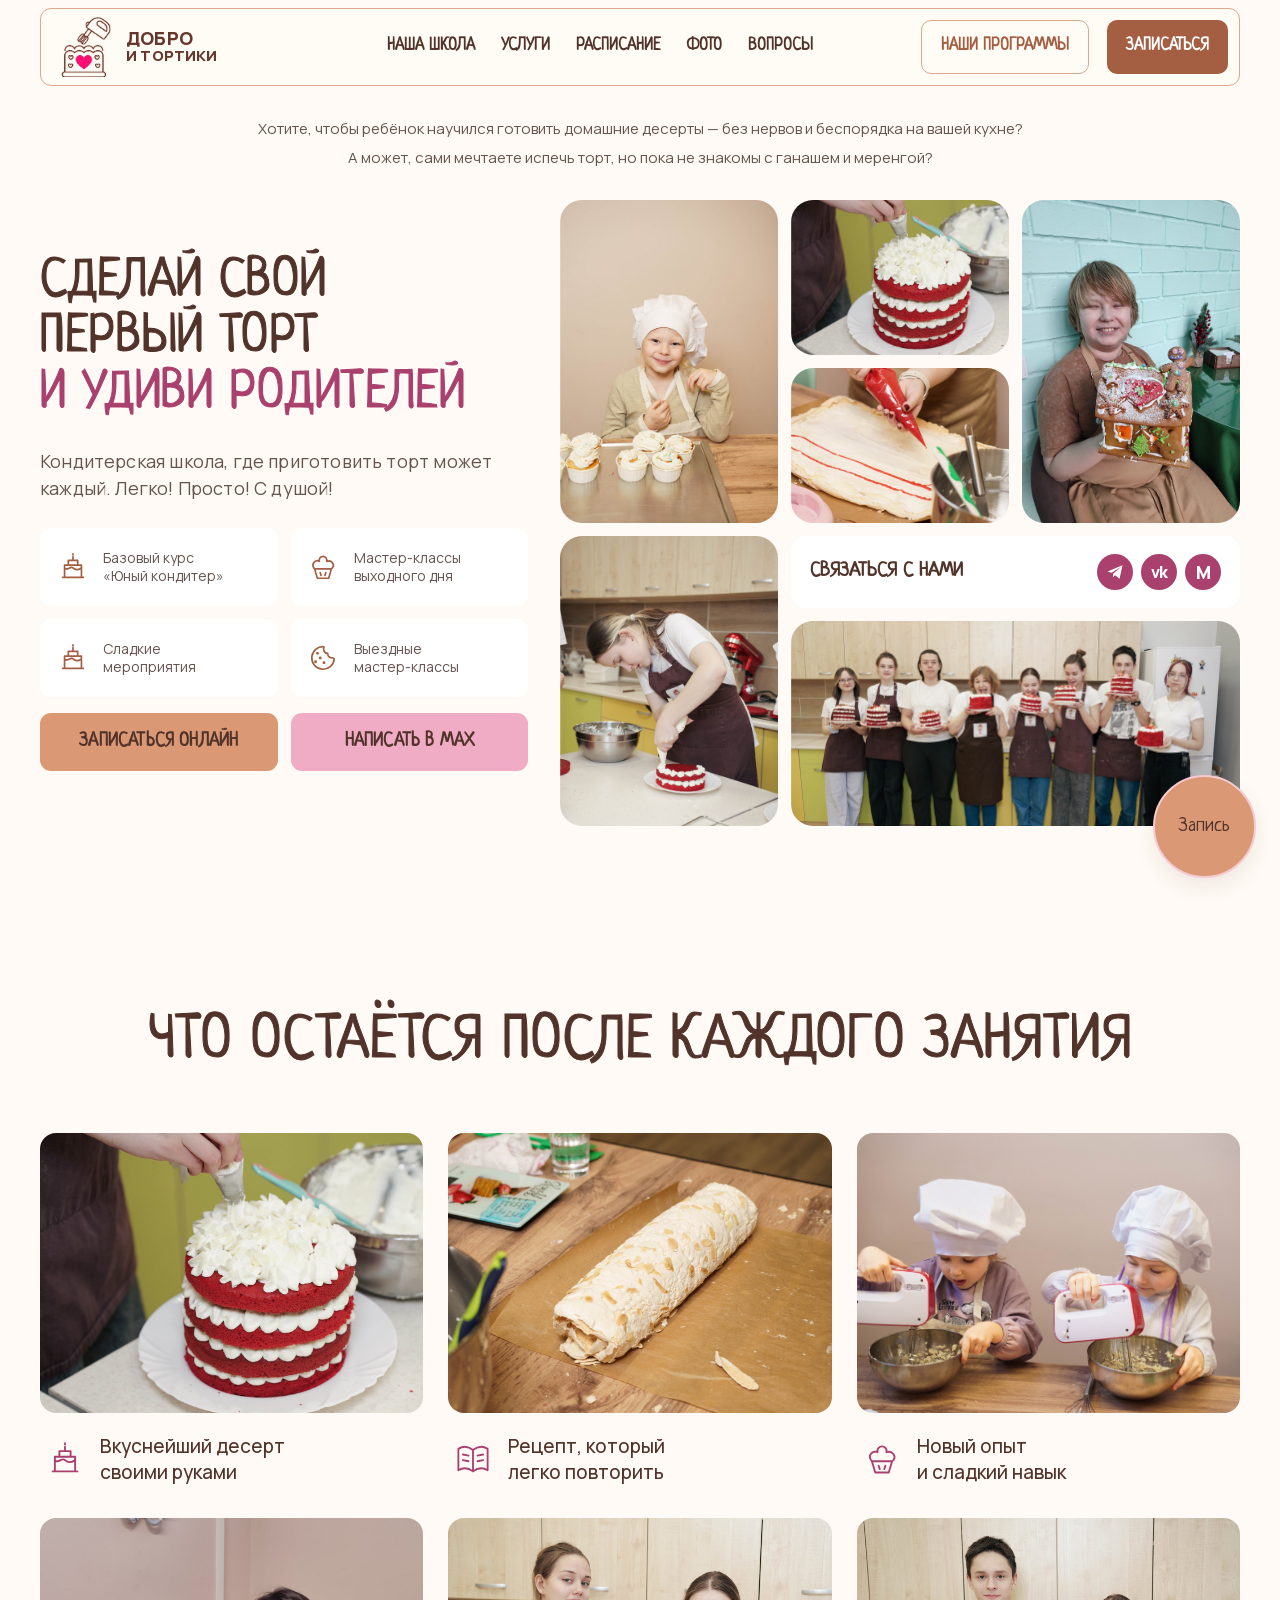
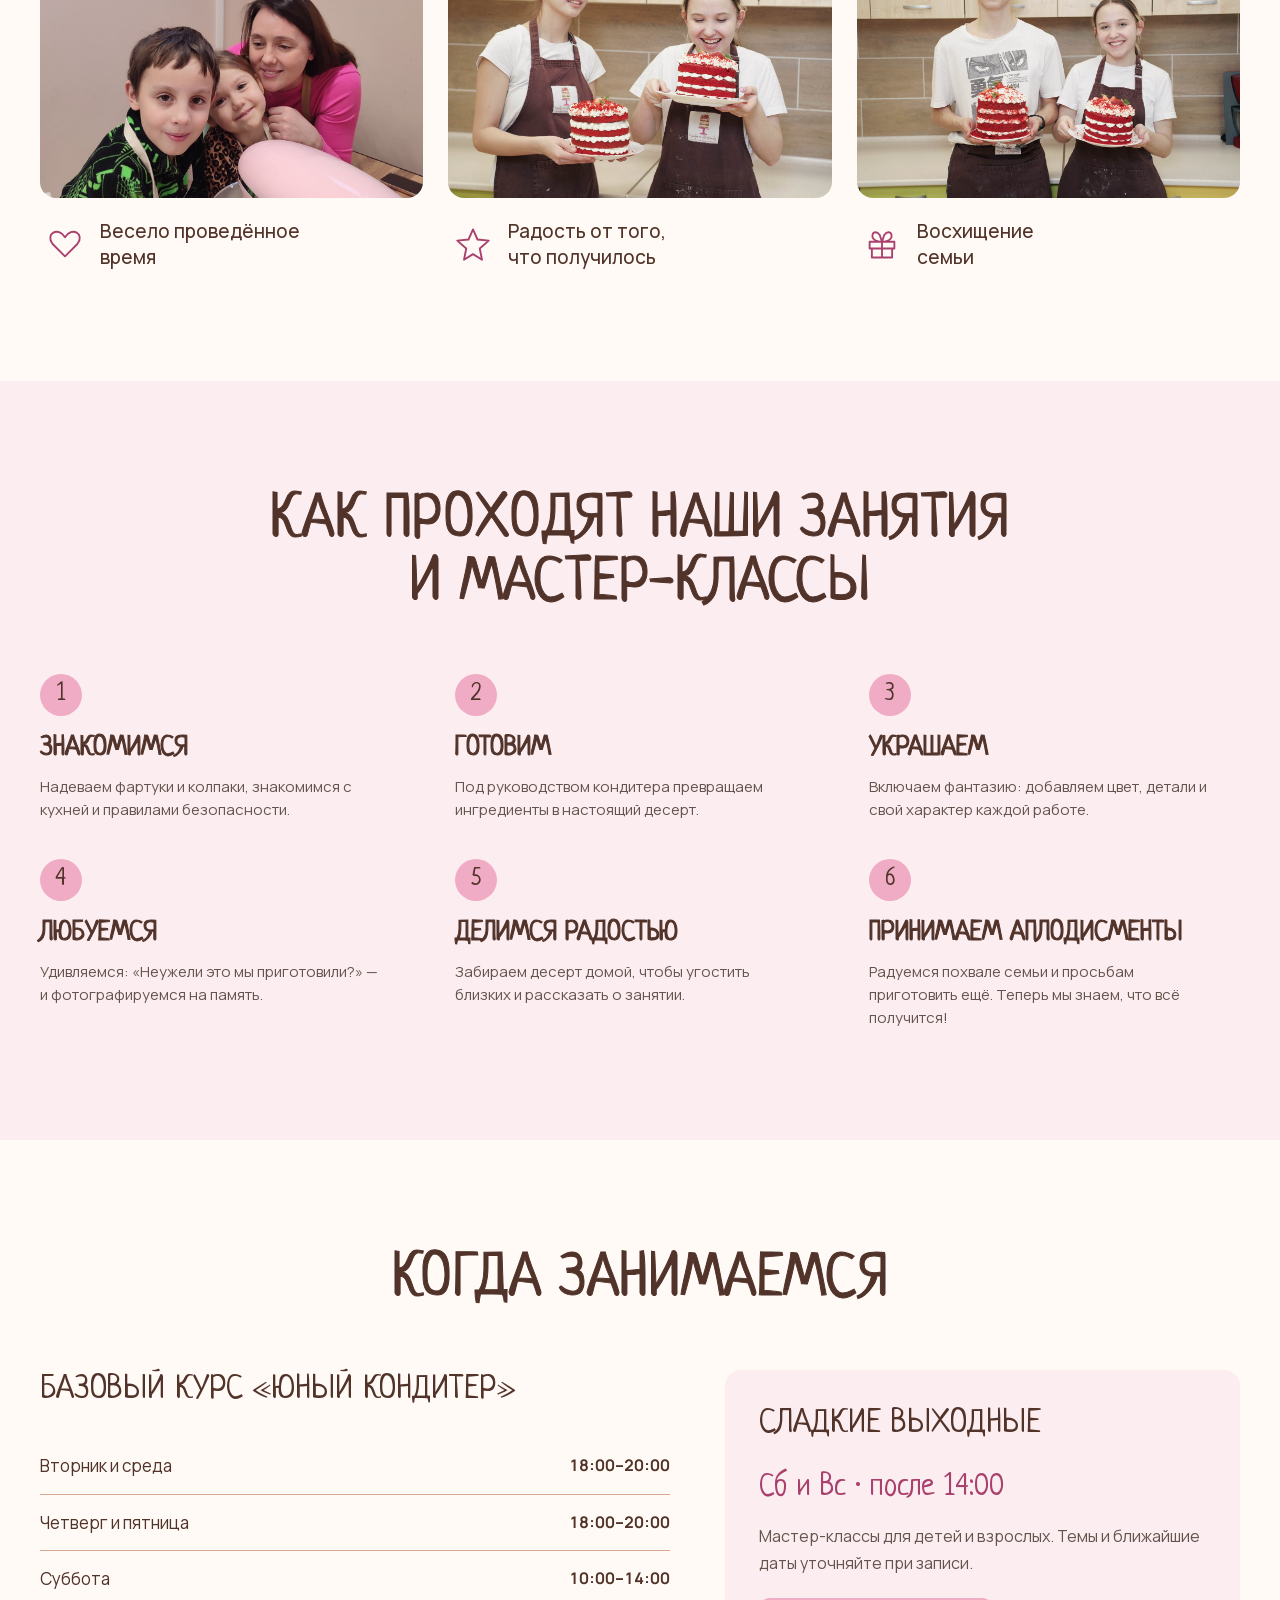
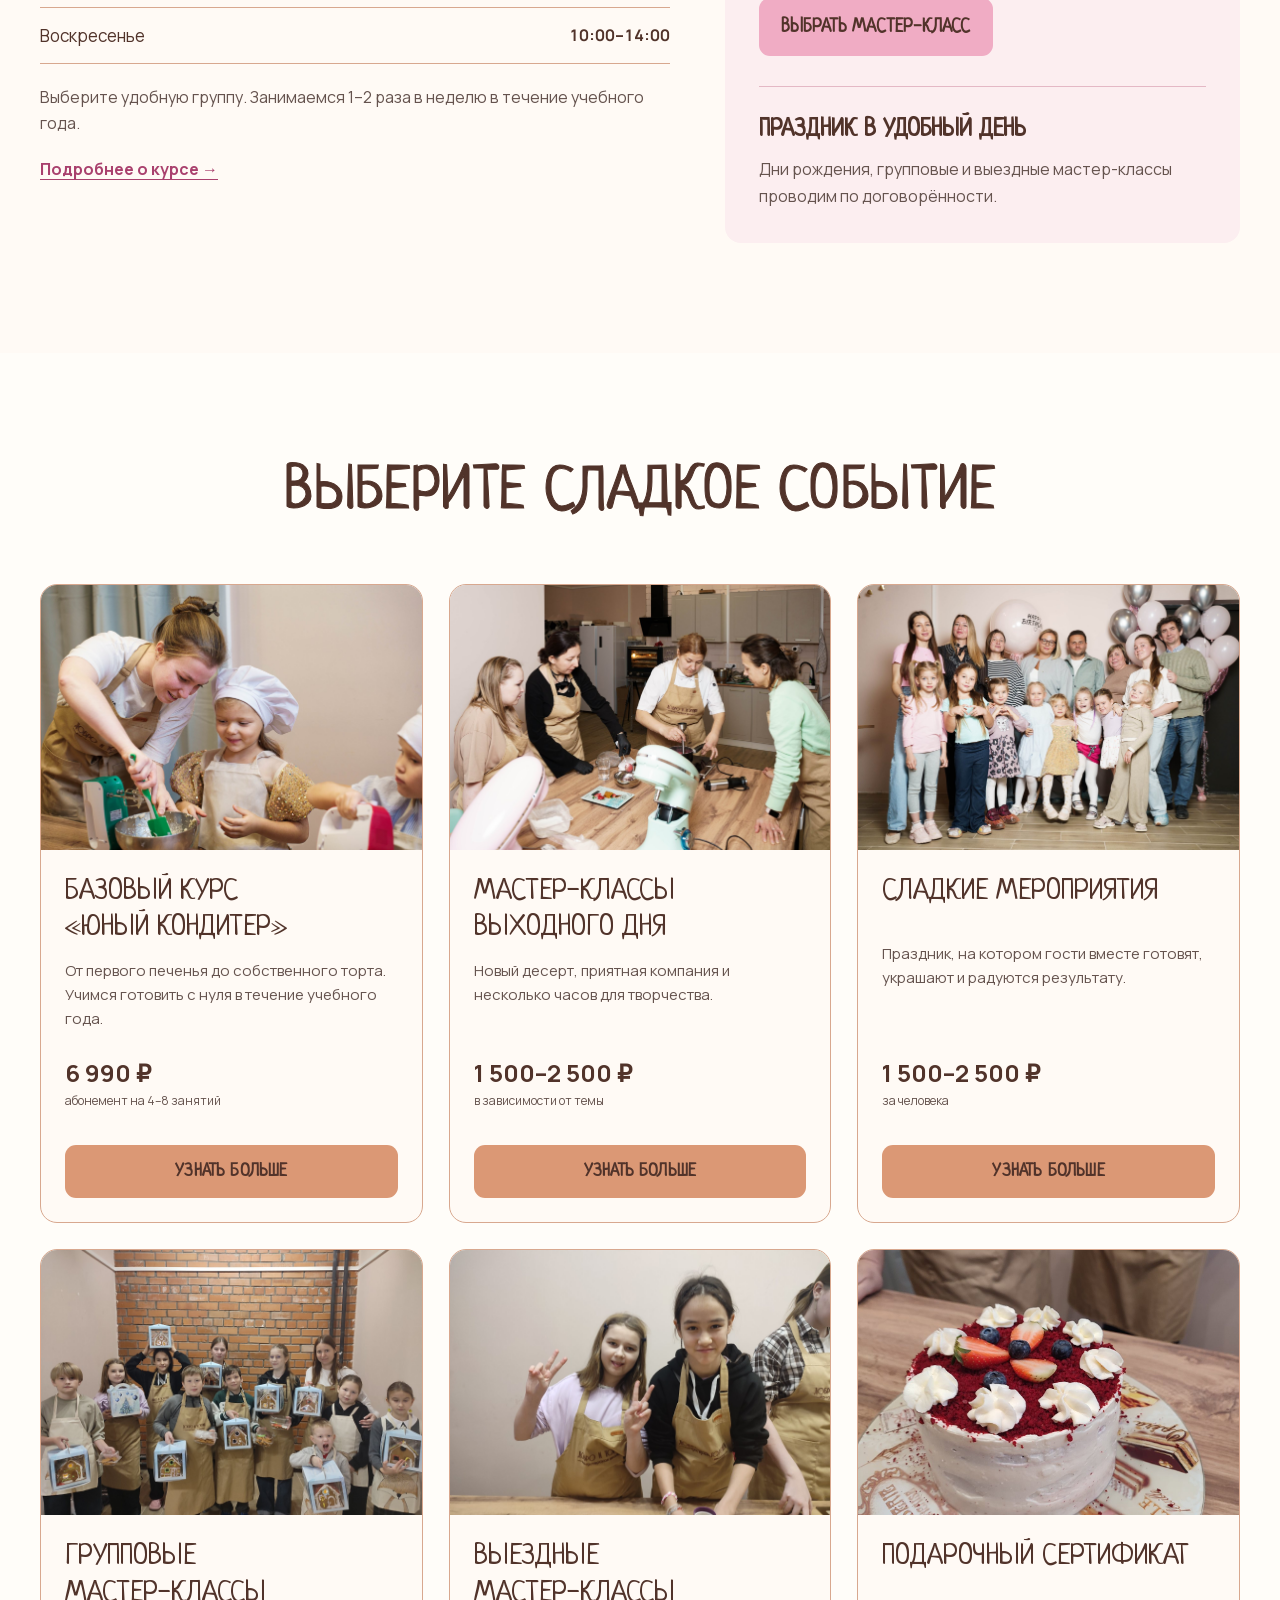
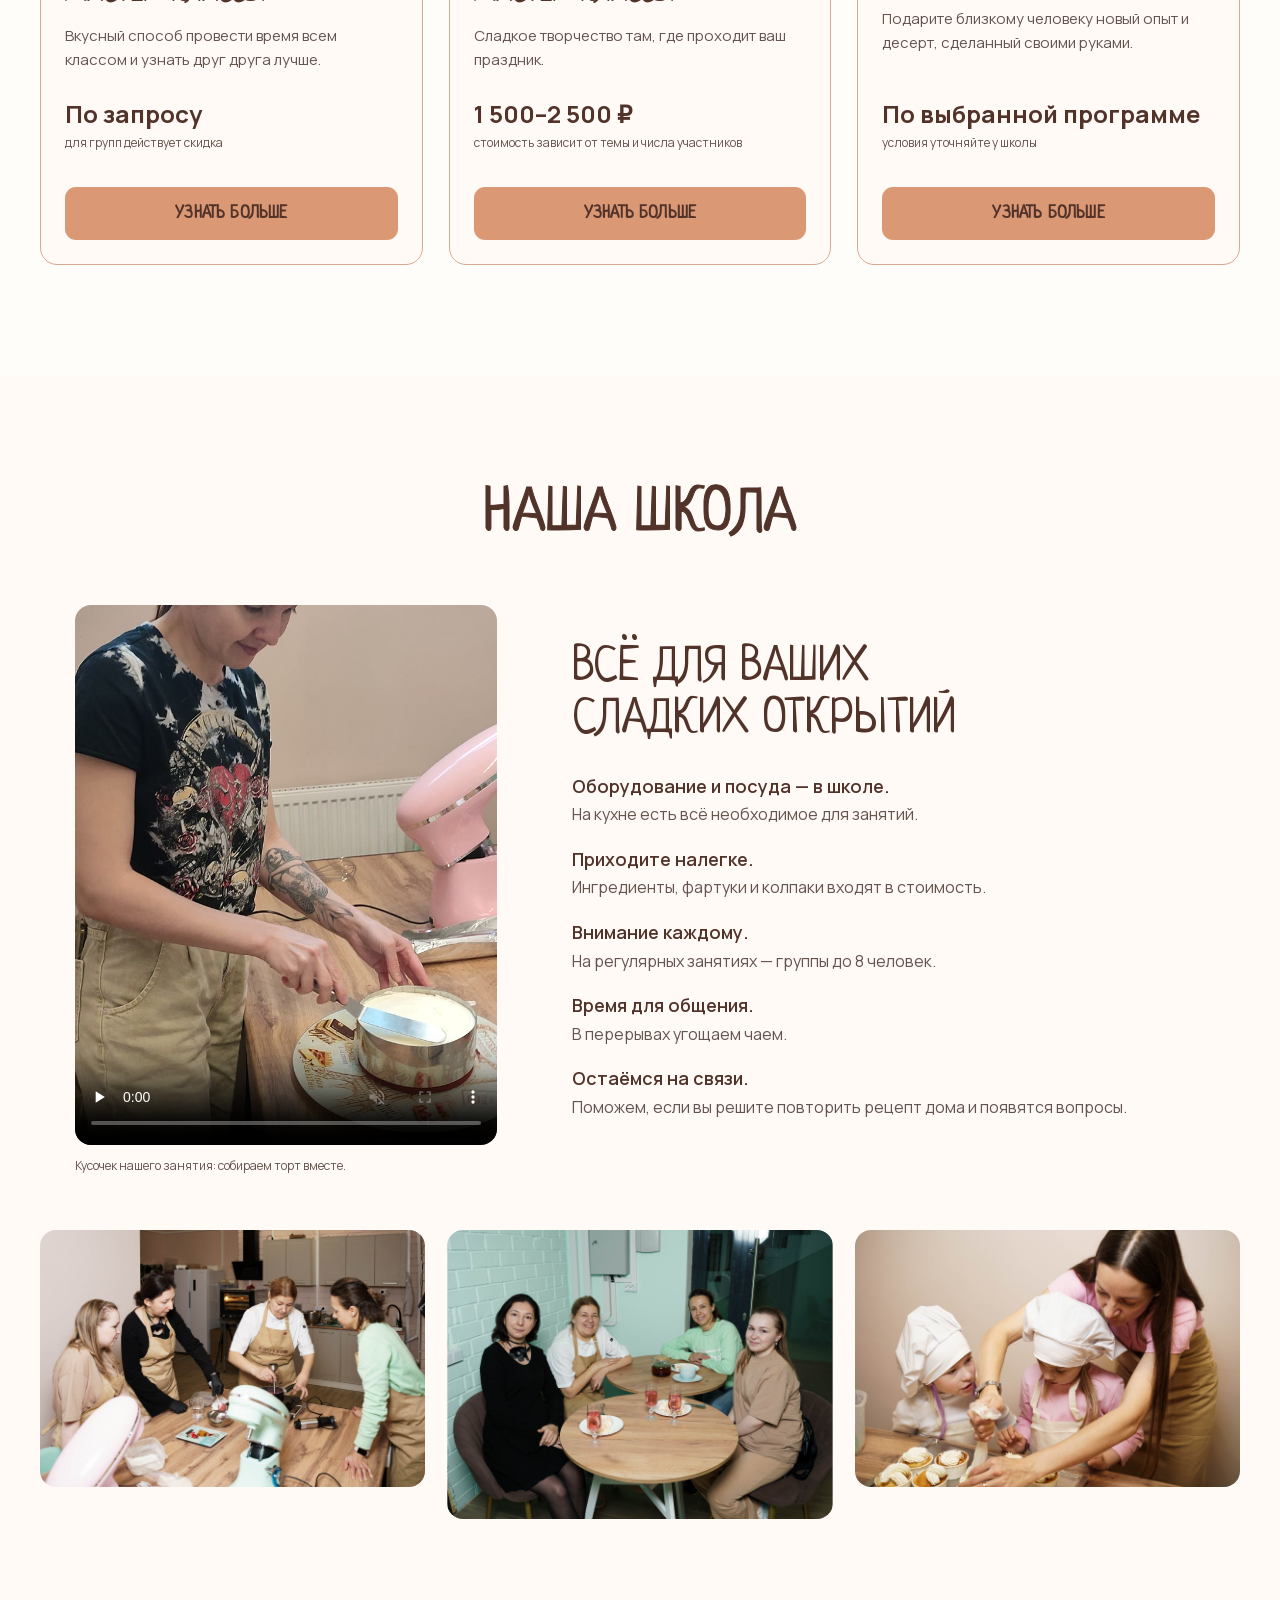
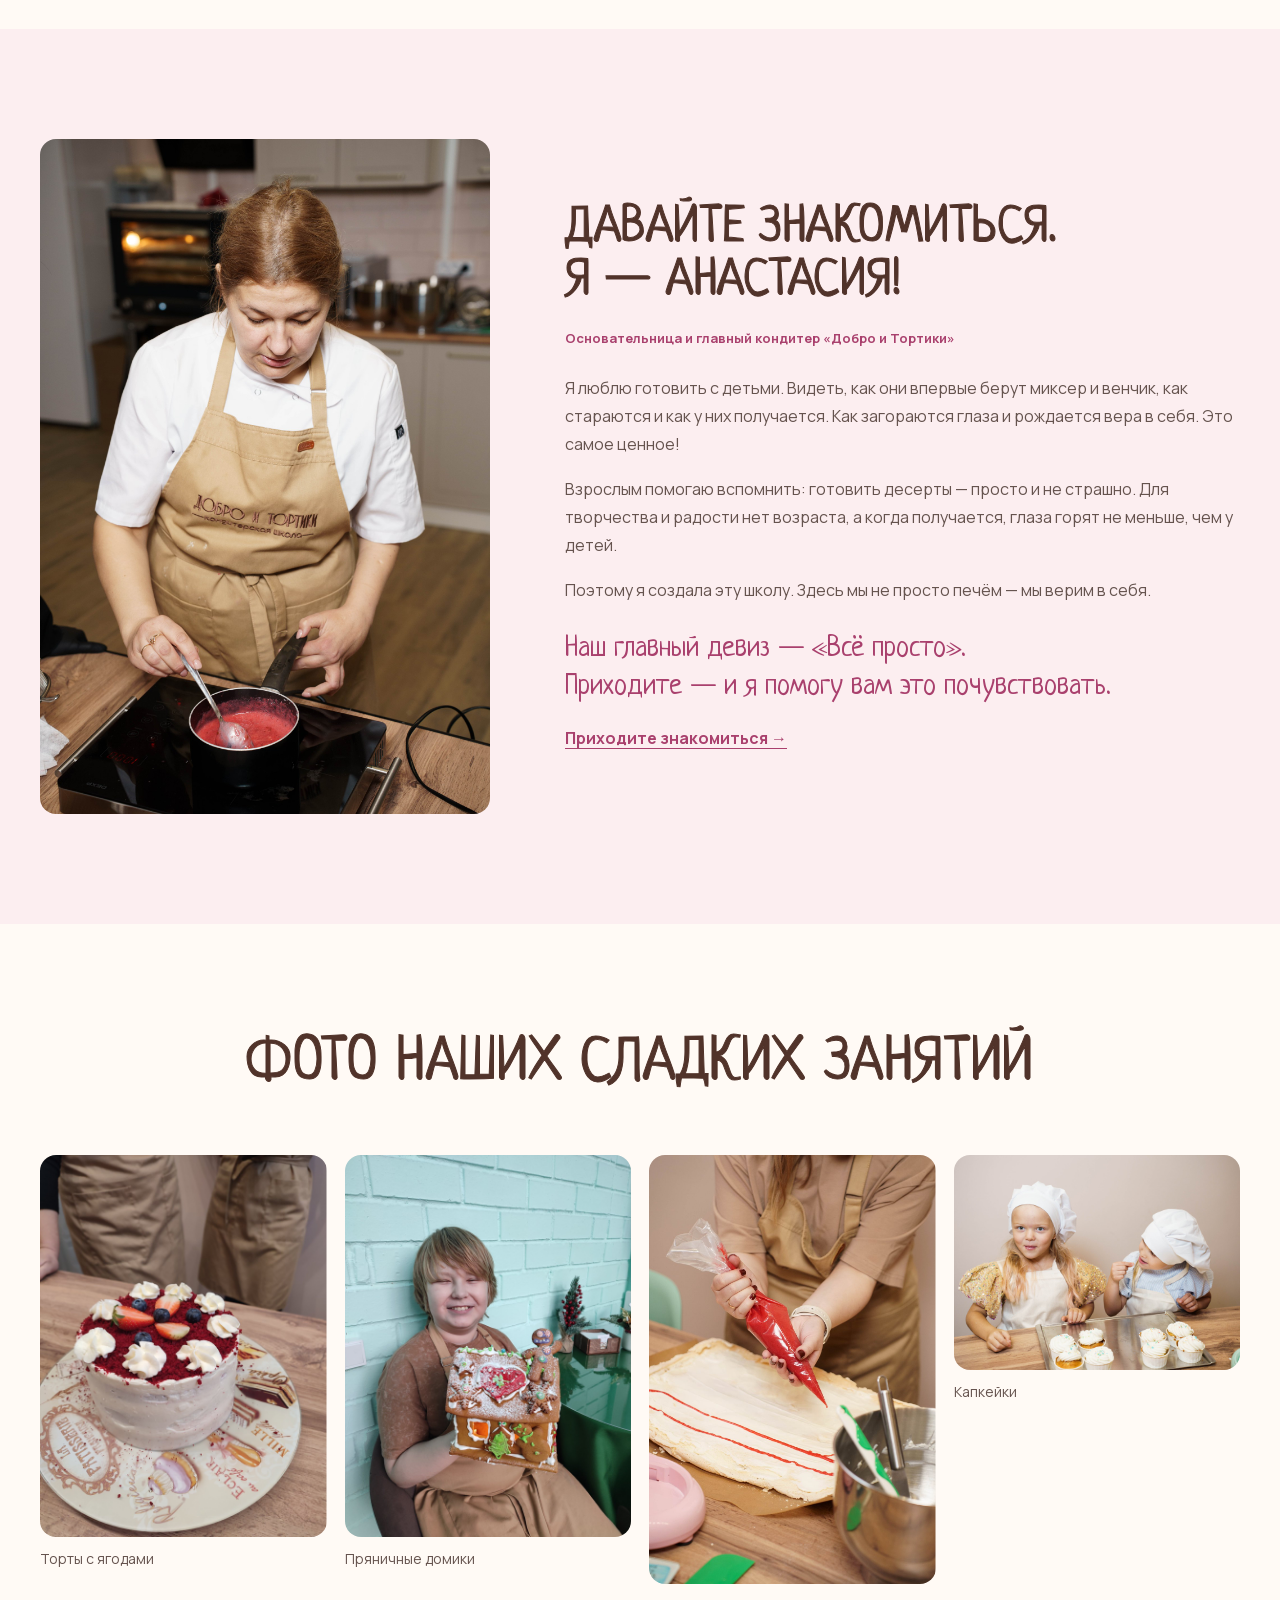
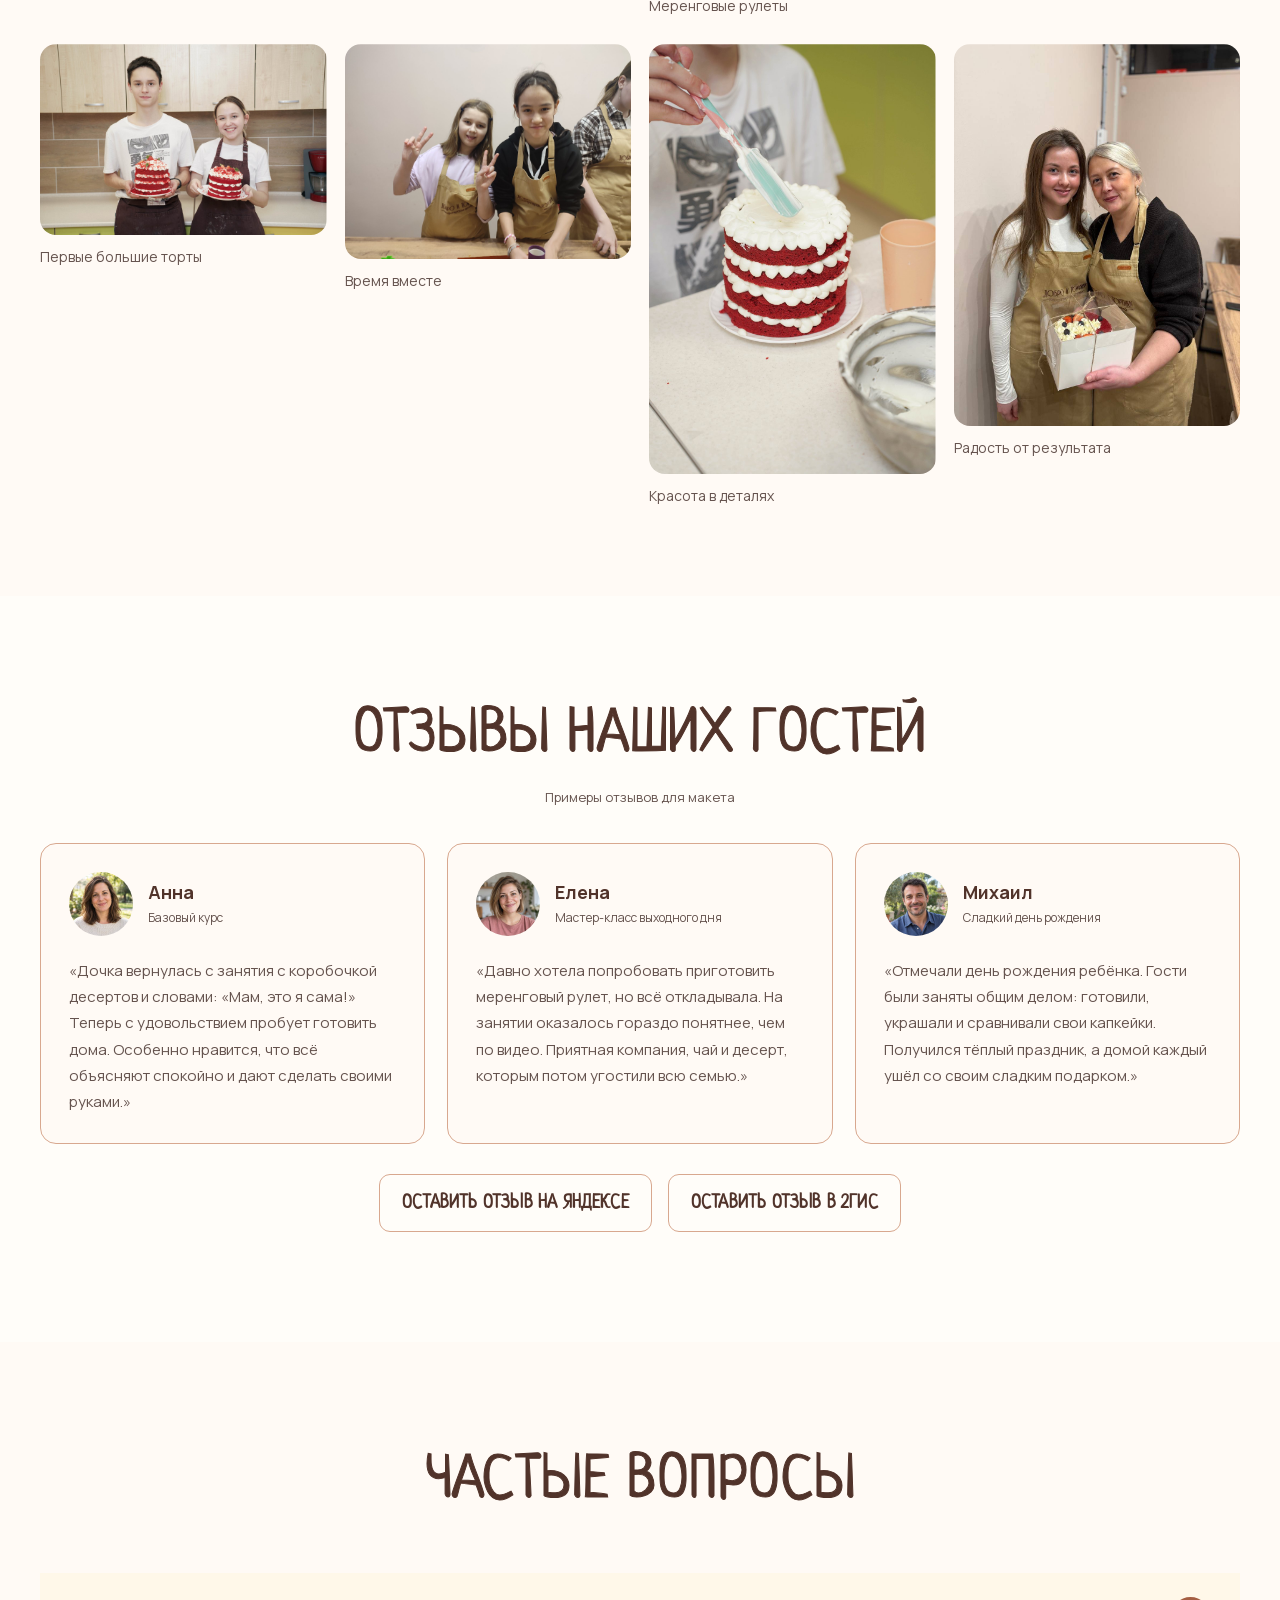
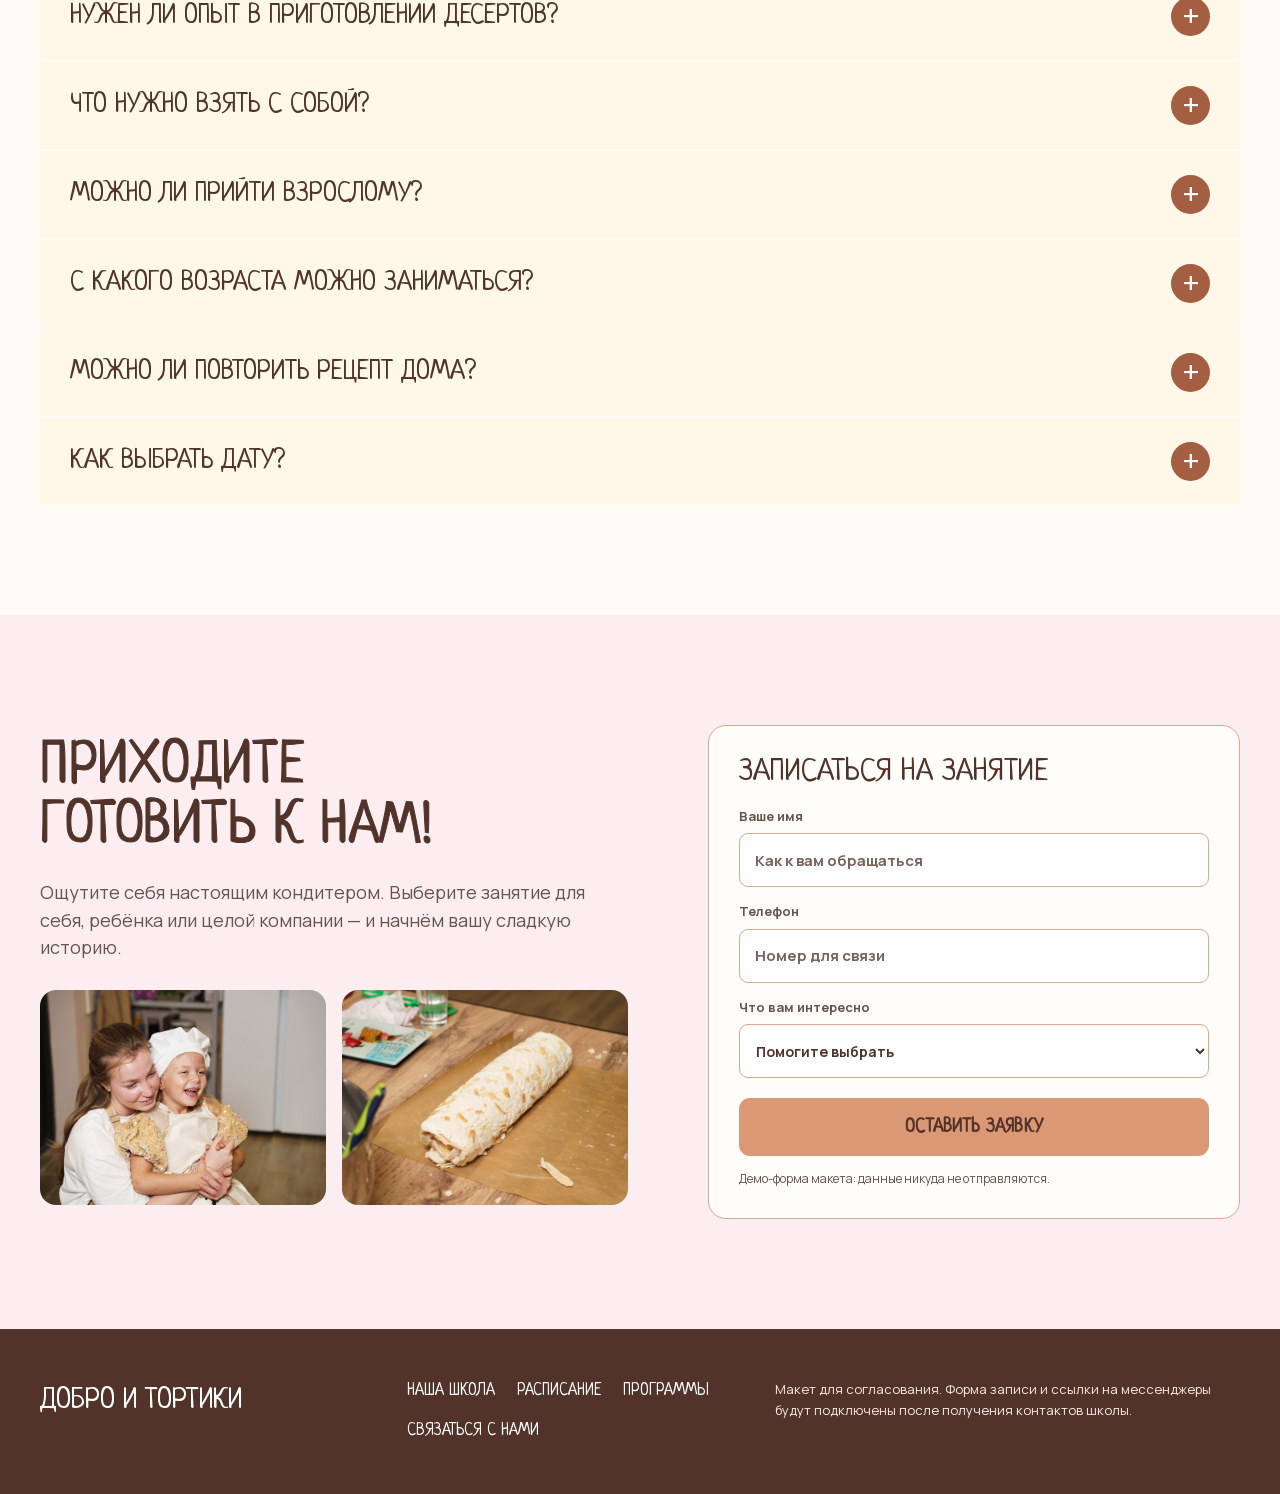
==== commit 2b84f69c: "Refine school photo selection and preserve full image framing" ====
--- a/index.html
+++ b/index.html
@@ -1,4 +1,4 @@
-<!doctype html>
+<!DOCTYPE html>
 <html lang="ru">
 <head>
   <meta charset="utf-8">
@@ -8,8 +8,8 @@
   <title>Добро и Тортики — детская кондитерская школа</title>
   <link rel="preload" href="assets/fonts/neucha-cyrillic.woff2" as="font" type="font/woff2" crossorigin>
   <link rel="preload" href="assets/fonts/manrope-cyrillic.woff2" as="font" type="font/woff2" crossorigin>
-  <link rel="stylesheet" href="styles.css?v=20260926d">
-  <script src="script.js?v=20260926d" defer></script>
+  <link rel="stylesheet" href="styles.css?v=20260926g">
+  <script src="script.js?v=20260926g" defer></script>
 </head>
 <body>
 <a class="skip-link" href="#main">К содержимому</a>  <header class="site-header" id="top">
@@ -49,7 +49,7 @@
       </div>
       <div class="hero-mosaic" aria-label="Фотографии кондитерского мастер-класса">
         <figure class="mosaic-photo mosaic-one"><img src="assets/photos/DSC08447.jpg" alt="Юная участница с украшенными капкейками" fetchpriority="high" width="1067" height="1600"></figure>
-        <figure class="mosaic-photo mosaic-two"><img src="assets/photos/class-135.jpg" alt="Торт «Красный бархат», приготовленный на занятии" fetchpriority="high" width="1600" height="1600"></figure>
+        <figure class="mosaic-photo mosaic-two"><img src="assets/photos/class-136.jpg" alt="Украшаем торт «Красный бархат» кремом" fetchpriority="high" width="1200" height="1800"></figure>
         <figure class="mosaic-photo mosaic-three"><img src="assets/photos/meringue-027.jpg" alt="Добавляем ягодную начинку в меренговый рулет" width="1067" height="1600"></figure>
         <figure class="mosaic-photo mosaic-four"><img src="assets/photos/gingerbread-117.jpg" alt="Участник со своим пряничным домиком" width="1200" height="1600"></figure>
         <figure class="mosaic-photo mosaic-five"><img src="assets/photos/class-102.jpg" alt="Участница украшает свой первый торт" width="1067" height="1600"></figure>
@@ -61,18 +61,18 @@
             <button type="button" data-demo-contact="MAX" aria-label="Связаться с нами в MAX" title="MAX"><span aria-hidden="true">M</span></button>
           </div>
         </div>
-        <figure class="mosaic-photo mosaic-six"><img src="assets/photos/velvet-033.jpg" alt="Участницы мастер-класса с готовыми тортами" width="1600" height="1200"></figure>
+        <figure class="mosaic-photo mosaic-six"><img src="assets/photos/class-140.jpg" alt="Участники мастер-класса показывают приготовленные торты" width="1800" height="1200"></figure>
       </div>
     </section>
 
 <section class="benefits section-pad" id="about" aria-labelledby="benefits-title"><div class="container">
 <h2 class="section-title center" id="benefits-title">Что остаётся после каждого занятия</h2>
 <div class="benefit-grid">
-<article class="benefit-item"><img src="assets/photos/class-135.jpg" alt="Готовый торт с кремом" loading="lazy" decoding="async" width="1600" height="1600"><div>
+<article class="benefit-item"><img src="assets/photos/class-136.jpg" alt="Украшаем торт «Красный бархат» кремом" loading="lazy" decoding="async" width="1200" height="1800"><div>
 <svg class="pastry-icon" viewbox="0 0 32 32" aria-hidden="true"><path d="M5 27h22M7 26V14h18v12M7 17c3 4 6-3 9 0s6 2 9 0M11 14V9h10v5M16 9V5m0-3v1"></path></svg><h3>Вкуснейший десерт<br>своими руками</h3>
-</div></article><article class="benefit-item"><img src="assets/photos/meringue-038.jpg" alt="Меренговый рулет с ягодной начинкой" loading="lazy" decoding="async" width="1067" height="1600"><div>
+</div></article><article class="benefit-item"><img src="assets/photos/meringue-036.jpg" alt="Готовый меренговый рулет целиком" loading="lazy" decoding="async" width="1200" height="1800"><div>
 <svg class="pastry-icon" viewbox="0 0 32 32" aria-hidden="true"><path d="M16 8C11 4 6 5 3 7v19c5-3 9-2 13 1 4-3 8-4 13-1V7c-3-2-8-3-13 1Zm0 0v19M7 12l5 1m-5 4 5 1m8-5 5-1m-5 6 5-1"></path></svg><h3>Рецепт, который<br>легко повторить</h3>
-</div></article><article class="benefit-item"><img src="assets/photos/gingerbread-005.jpg" alt="Девочка учится работать с миксером" loading="lazy" decoding="async" width="1200" height="1600"><div>
+</div></article><article class="benefit-item"><img src="assets/photos/DSC07790.jpg" alt="Две юные участницы готовят тесто с миксерами" loading="lazy" decoding="async" width="1800" height="1200"><div>
 <svg class="pastry-icon" viewbox="0 0 32 32" aria-hidden="true"><path d="m7 18 3 10h12l3-10H7Zm0 0c-5-6 2-10 5-8-1-7 9-7 8 0 5-2 10 4 5 8M13 22l1 3m5-3-1 3"></path></svg><h3>Новый опыт<br>и сладкий навык</h3>
 </div></article><article class="benefit-item"><img src="assets/photos/velvet-123.jpg" alt="Мама и дети готовят вместе" loading="lazy" decoding="async" width="1200" height="1600"><div>
 <svg class="pastry-icon" viewbox="0 0 32 32" aria-hidden="true"><path d="M16 27 5 16C-2 7 10 0 16 10 22 0 34 7 27 16Z"></path></svg><h3>Весело проведённое<br>время</h3>
@@ -152,7 +152,7 @@
 <p>Вкусный способ провести время всем классом и узнать друг друга лучше.</p>
 <p class="format-price">По запросу<small>для групп действует скидка</small></p>
 <a class="button button-warm" href="groups.html" aria-label="Подробнее: Групповые мастер-классы">Узнать больше</a>
-</div></article><article class="format-card"><img src="assets/photos/gingerbread-092.jpg" alt="Украшение пряников глазурью на занятии школы" loading="lazy" decoding="async" width="1200" height="1600"><div class="format-content">
+</div></article><article class="format-card"><img src="assets/photos/gingerbread-057.jpg" alt="Участницы вместе украшают пряничные домики" loading="lazy" decoding="async" width="1600" height="1200"><div class="format-content">
 <h3>Выездные мастер-классы</h3>
 <p>Сладкое творчество там, где проходит ваш праздник.</p>
 <p class="format-price">1 500–2 500 ₽<small>стоимость зависит от темы и числа участников</small></p>
@@ -187,7 +187,7 @@
 <figure class=""><img src="assets/photos/meringue-015.jpg" alt="Анастасия объясняет участницам этап приготовления" loading="lazy" decoding="async" width="1600" height="1067"></figure><figure class=""><img src="assets/photos/meringue-039.jpg" alt="Участницы пьют чай в школе" loading="lazy" decoding="async" width="1600" height="1200"></figure><figure class=""><img src="assets/photos/DSC08385.jpg" alt="Преподаватель помогает украсить капкейки" loading="lazy" decoding="async" width="1600" height="1067"></figure>
 </div>
 </div></section><section class="teacher section-pad" id="teacher" aria-labelledby="teacher-title"><div class="container teacher-grid">
-<figure class="teacher-photo"><img src="assets/photos/anastasia.jpg" alt="Анастасия — основательница и главный кондитер школы" loading="lazy" decoding="async" width="525" height="787"></figure><div class="teacher-copy">
+<figure class="teacher-photo"><img src="assets/photos/anastasia-workshop.jpg" alt="Анастасия готовит ягодную начинку на занятии школы" loading="lazy" decoding="async" width="1600" height="2400"></figure><div class="teacher-copy">
 <h2 class="section-title" id="teacher-title">Давайте знакомиться.<br>Я — Анастасия!</h2>
 <p class="teacher-role">Основательница и главный кондитер «Добро и Тортики»</p>
 <p>Я люблю готовить с детьми. Видеть, как они впервые берут миксер и венчик, как стараются и как у них получается. Как загораются глаза и рождается вера в себя. Это самое ценное!</p>
@@ -203,7 +203,7 @@
 </div>
 </div></section><section class="reviews section-pad" id="reviews" aria-labelledby="reviews-title"><div class="container">
 <h2 class="section-title center" id="reviews-title">Отзывы наших гостей</h2>
-<p class="demo-reviews-note">Примеры для макета: тексты и портреты сгенерированы, персонажи вымышлены.</p>
+<p class="demo-reviews-note">Примеры отзывов для макета</p>
 <div class="reviews-grid">
 <article class="review-card"><div class="review-person">
 <img src="assets/demo-reviews/anna.jpg" alt="Сгенерированный портрет вымышленного персонажа: Анна" loading="lazy" width="256" height="256"><div>
@@ -238,7 +238,7 @@
 <h2 class="section-title" id="contact-title">Приходите готовить к нам!</h2>
 <p>Ощутите себя настоящим кондитером. Выберите занятие для себя, ребёнка или целой компании — и начнём вашу сладкую историю.</p>
 <div class="contact-photos">
-<img src="assets/photos/DSC08079.jpg" alt="Преподаватель обнимает юную участницу" loading="lazy" decoding="async" width="1600" height="1067"><img src="assets/photos/meringue-038.jpg" alt="Готовый меренговый рулет" loading="lazy" decoding="async" width="1067" height="1600">
+<img src="assets/photos/DSC08079.jpg" alt="Преподаватель обнимает юную участницу" loading="lazy" decoding="async" width="1600" height="1067"><img src="assets/photos/meringue-036.jpg" alt="Готовый меренговый рулет целиком" loading="lazy" decoding="async" width="1200" height="1800">
 </div>
 </div>
 <form class="contact-form" id="mock-form">
--- a/styles.css
+++ b/styles.css
@@ -288,14 +288,36 @@
 @media (max-width:1100px){.brand{min-width:185px}.main-nav{gap:16px}.main-nav a{font-size:15px}.format-content{padding:19px}.format-content h3{font-size:27px}.school-intro,.teacher-grid,.service-info{gap:38px}.school-copy h3{font-size:40px}.service-hero{gap:35px}.benefit-item>img{height:210px}}
 @media (max-width:930px){.welcome{padding-top:23px}.hero h1{font-size:56px}.hero-copy{max-width:none}.hero{min-height:0}.benefit-grid{grid-template-columns:repeat(3,minmax(0,1fr));gap:25px 15px}.benefit-item>img{height:180px}.benefit-item>div{gap:10px;padding-inline:0}.benefit-item h3{font-size:15px}.benefit-item .pastry-icon{width:29px}.process-grid{grid-template-columns:repeat(2,minmax(0,1fr))}.schedule-grid{gap:25px}.schedule-grid h3{font-size:28px}.schedule-weekend{padding:25px}.timetable dt,.timetable dd{font-size:14px}.format-grid{grid-template-columns:repeat(2,minmax(0,1fr))}.format-content h3{min-height:65px}.gallery-grid{grid-template-columns:repeat(2,minmax(0,1fr))}.gallery-grid img{height:310px}.reviews-grid{grid-template-columns:1fr}.review-card{padding:27px}.review-card>p{max-width:75ch}.school-copy h3{font-size:35px}.school-copy li{font-size:14px}.school-copy li strong{font-size:16px}.school-intro{gap:28px}.school-photos img{height:220px}.teacher-grid{gap:30px;grid-template-columns:.8fr 1.2fr}.teacher-copy .section-title{font-size:38px}.teacher-copy p{font-size:14px}.teacher-copy blockquote{font-size:24px}.contact-grid{gap:30px}.contact-copy .contact-photos img{height:150px}.service-hero-photo img{height:420px}.service-heading h1{font-size:49px}.service-info{gap:30px}.service-description p{font-size:16px}.service-conditions{padding:25px}.service-photos img{height:265px}}
 @media (max-width:600px){.welcome{font-size:12px;line-height:1.6;padding-top:23px}.welcome p+p{margin-top:8px}.hero{padding-top:25px}.hero h1{font-size:clamp(39px,10.2vw,58px)}.hero-lead{font-size:15px}.fact .pastry-icon{width:24px;height:24px}.mosaic-note{font-size:18px}.benefit-grid{grid-template-columns:repeat(2,minmax(0,1fr));gap:25px 12px}.benefit-item>img{height:180px}.benefit-item>div{display:block;padding-top:13px}.benefit-item .pastry-icon{width:27px;height:27px;margin-bottom:5px}.benefit-item h3{font-size:14px;line-height:1.45;text-wrap:initial}.process-grid{grid-template-columns:1fr;gap:26px}.process-step{padding-left:55px;position:relative}.step-number{position:absolute;left:0;top:0}.process-step h3{margin-top:0;font-size:25px}.schedule-grid{grid-template-columns:1fr;gap:30px}.schedule-grid h3{font-size:31px}.schedule-weekend{padding:25px}.timetable dt,.timetable dd{font-size:15px}.schedule-grid p{font-size:14px}.format-grid{grid-template-columns:1fr;gap:24px}.format-content{padding:22px}.format-content h3{min-height:0;font-size:31px}.format-content>p{font-size:15px}.format-content .format-price{font-size:24px}.format-price small{min-height:0}.format-card>img{height:270px}.school-intro{grid-template-columns:1fr;gap:35px}.school-video video{height:420px;max-height:70vh;aspect-ratio:auto;object-fit:contain}.school-copy h3{font-size:38px}.school-copy li{font-size:15px}.school-copy li strong{font-size:17px}.school-photos{gap:10px;margin-top:28px}.school-photos img{height:150px;border-radius:12px}.teacher-grid{grid-template-columns:1fr;gap:30px}.teacher-photo{max-width:360px;margin-inline:auto}.teacher-photo img{max-height:455px}.teacher-copy .section-title{font-size:42px}.teacher-copy p{font-size:15px}.teacher-copy blockquote{font-size:27px}.gallery-grid{gap:22px 12px}.gallery-grid img{height:215px;border-radius:12px}.gallery-grid figcaption{font-size:12px}.demo-reviews-note{font-size:12px;margin-bottom:25px}.review-person h3{font-size:18px}.review-card>p{font-size:15px}.review-actions{display:grid;grid-template-columns:1fr;gap:12px}.review-actions .button{font-size:18px}.contact-copy .section-title{font-size:45px}.contact-copy .contact-photos img{height:190px}.contact-grid{grid-template-columns:1fr;gap:30px}.contact-form select{font-size:13px}.breadcrumbs{padding-top:25px}.service-hero{grid-template-columns:1fr;gap:28px;padding:28px 0 45px}.service-heading h1{font-size:47px}.service-lead{font-size:18px}.service-hero-photo img{height:330px}.service-info{grid-template-columns:1fr;padding-bottom:65px}.service-description h2{font-size:32px}.service-description li{font-size:15px}.service-conditions{padding:25px}.service-conditions .service-price{font-size:29px}.service-photos{grid-template-columns:1fr;gap:16px}.service-photos img{height:320px}.service-back{flex-direction:column;align-items:stretch;padding:30px 0 65px}.service-back .text-link{margin-bottom:8px}.floating-booking{width:64px;height:64px;font-size:13px;bottom:12px;right:12px}}
-/* Focal points preserve faces in wide crops. */
-.mosaic-six img{object-position:center 18%}
-.benefit-item:nth-child(3)>img{object-position:center 18%}
+/* Match each photograph to a frame that preserves faces and finished desserts. */
+.hero-mosaic{grid-template-rows:155px 155px 72px 205px}
+.mosaic-two img{object-position:center 45%}
+.mosaic-six img{object-position:center 30%}
+.benefit-item>img{height:280px}
+.benefit-item:nth-child(1)>img{object-position:center 45%}
+.benefit-item:nth-child(2)>img{object-position:center 55%}
+.benefit-item:nth-child(3)>img{object-position:center 45%}
 .benefit-item:nth-child(6)>img{object-position:center 30%}
 .format-card:nth-child(2)>img{object-position:center 15%}
-.service-hero-photo img[src$="meringue-033.jpg"]{object-position:center top}
-.service-hero-photo img[src$="gingerbread-081.jpg"]{height:auto}
-.service-hero-photo img[src$="gingerbread-139.jpg"]{object-position:center 25%}
+.format-card:nth-child(4)>img{object-position:center 50%}
+.format-card:nth-child(6)>img{object-position:center 47%}
+.teacher-photo img{max-height:none}
+.gallery-grid,.school-photos,.service-photos{align-items:start}
+.gallery-grid img,.school-photos img,.service-photos img{height:auto;object-fit:contain}
+.service-hero-photo img{width:100%;height:auto;max-height:none;object-fit:contain;margin-inline:auto}
+.service-hero-photo img[src$="meringue-033.jpg"],.service-hero-photo img[src$="gingerbread-139.jpg"],.service-hero-photo img[src$="velvet-032.jpg"]{max-width:420px}
+.contact-copy .contact-photos img:last-child{object-position:center 55%}
+.contact-form,.contact-form input,.contact-form select{min-width:0}
 .floating-booking[hidden]{display:none}
-@media (max-width:600px){.mosaic-six img{object-position:center 12%}}
+@media (max-width:760px){.contact-grid{grid-template-columns:1fr}}
+@media (min-width:601px) and (max-width:1100px){.benefit-item>img{height:210px}}
+@media (max-width:600px){
+  .hero-mosaic{grid-template-rows:repeat(4,155px) 170px 64px}
+  .mosaic-five{grid-column:2;grid-row:3/5}
+  .mosaic-six{grid-column:1/3;grid-row:5}
+  .mosaic-note{grid-row:6}
+  .mosaic-six img{object-position:center 25%}
+  .benefit-item>img{height:180px}
+  .teacher-photo img{max-height:none}
+  .service-hero-photo img{max-height:none}
+}
 .school-video video{color:var(--white)}
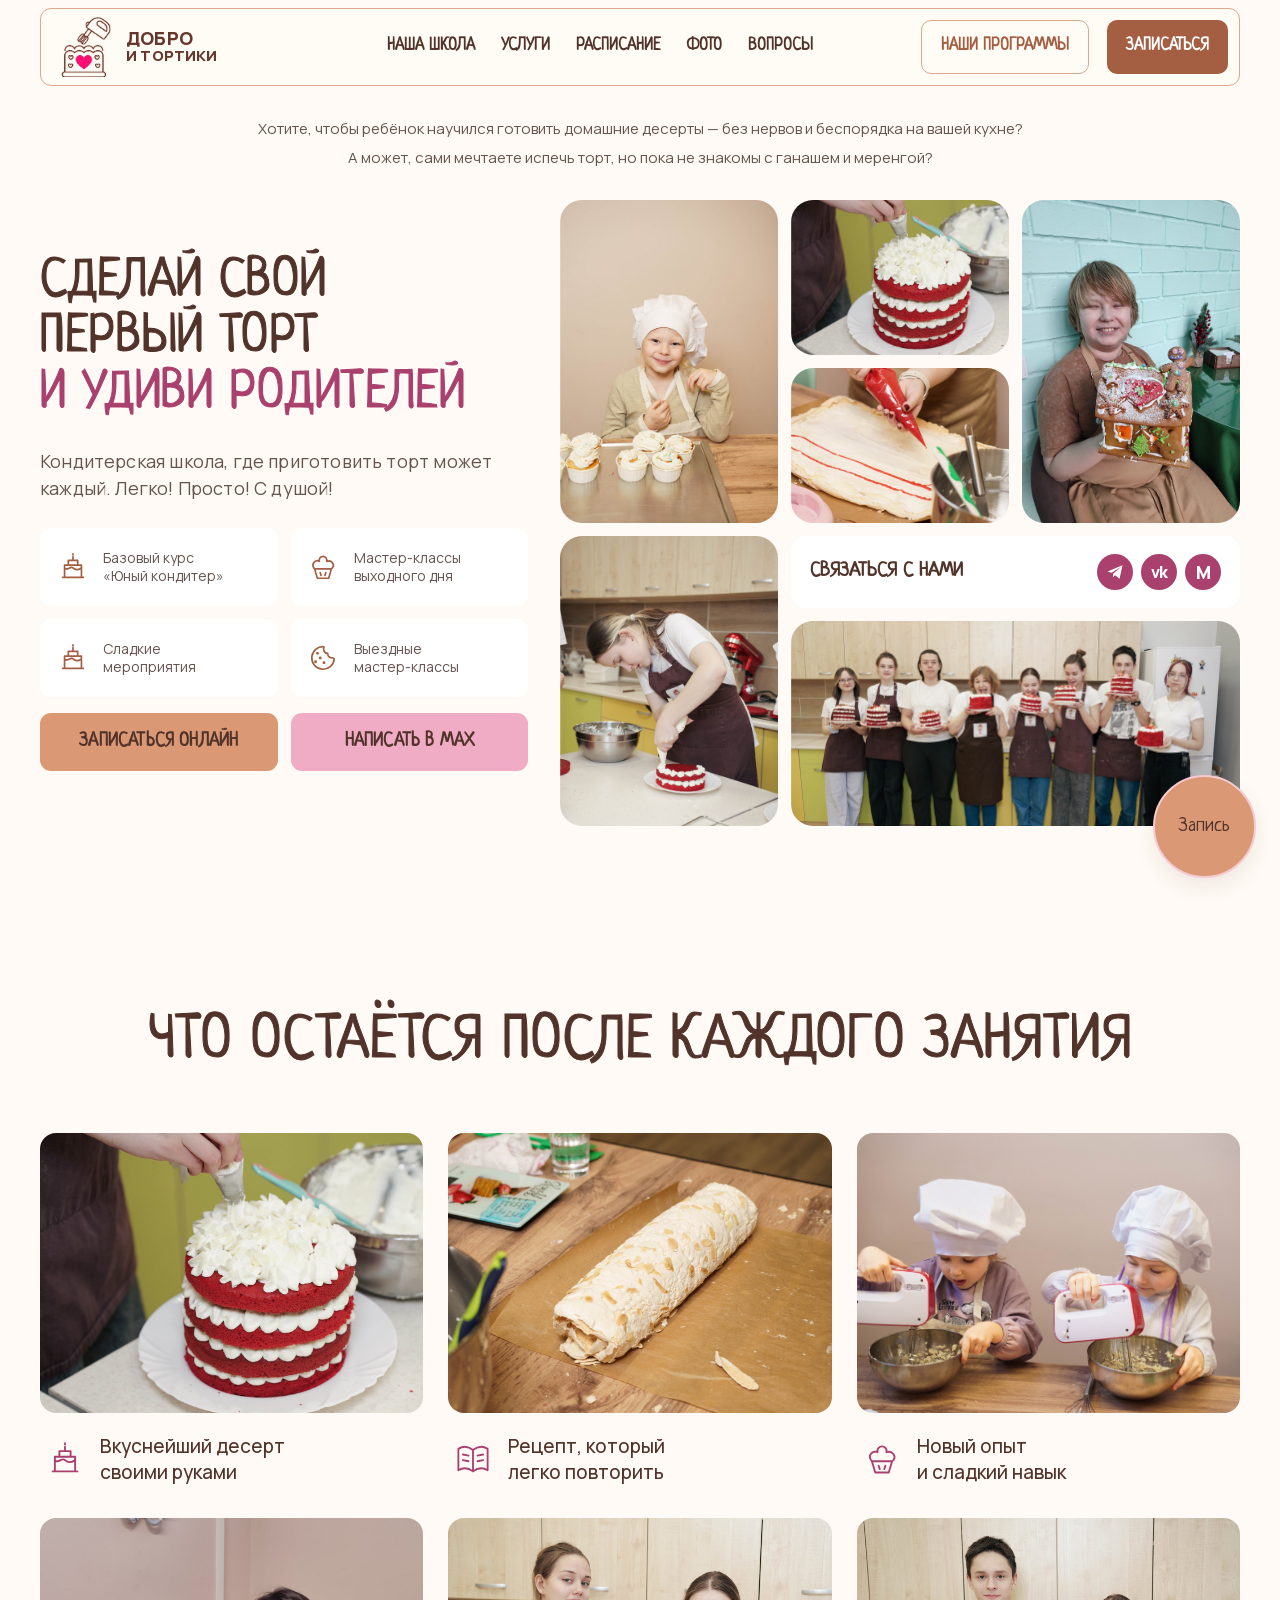
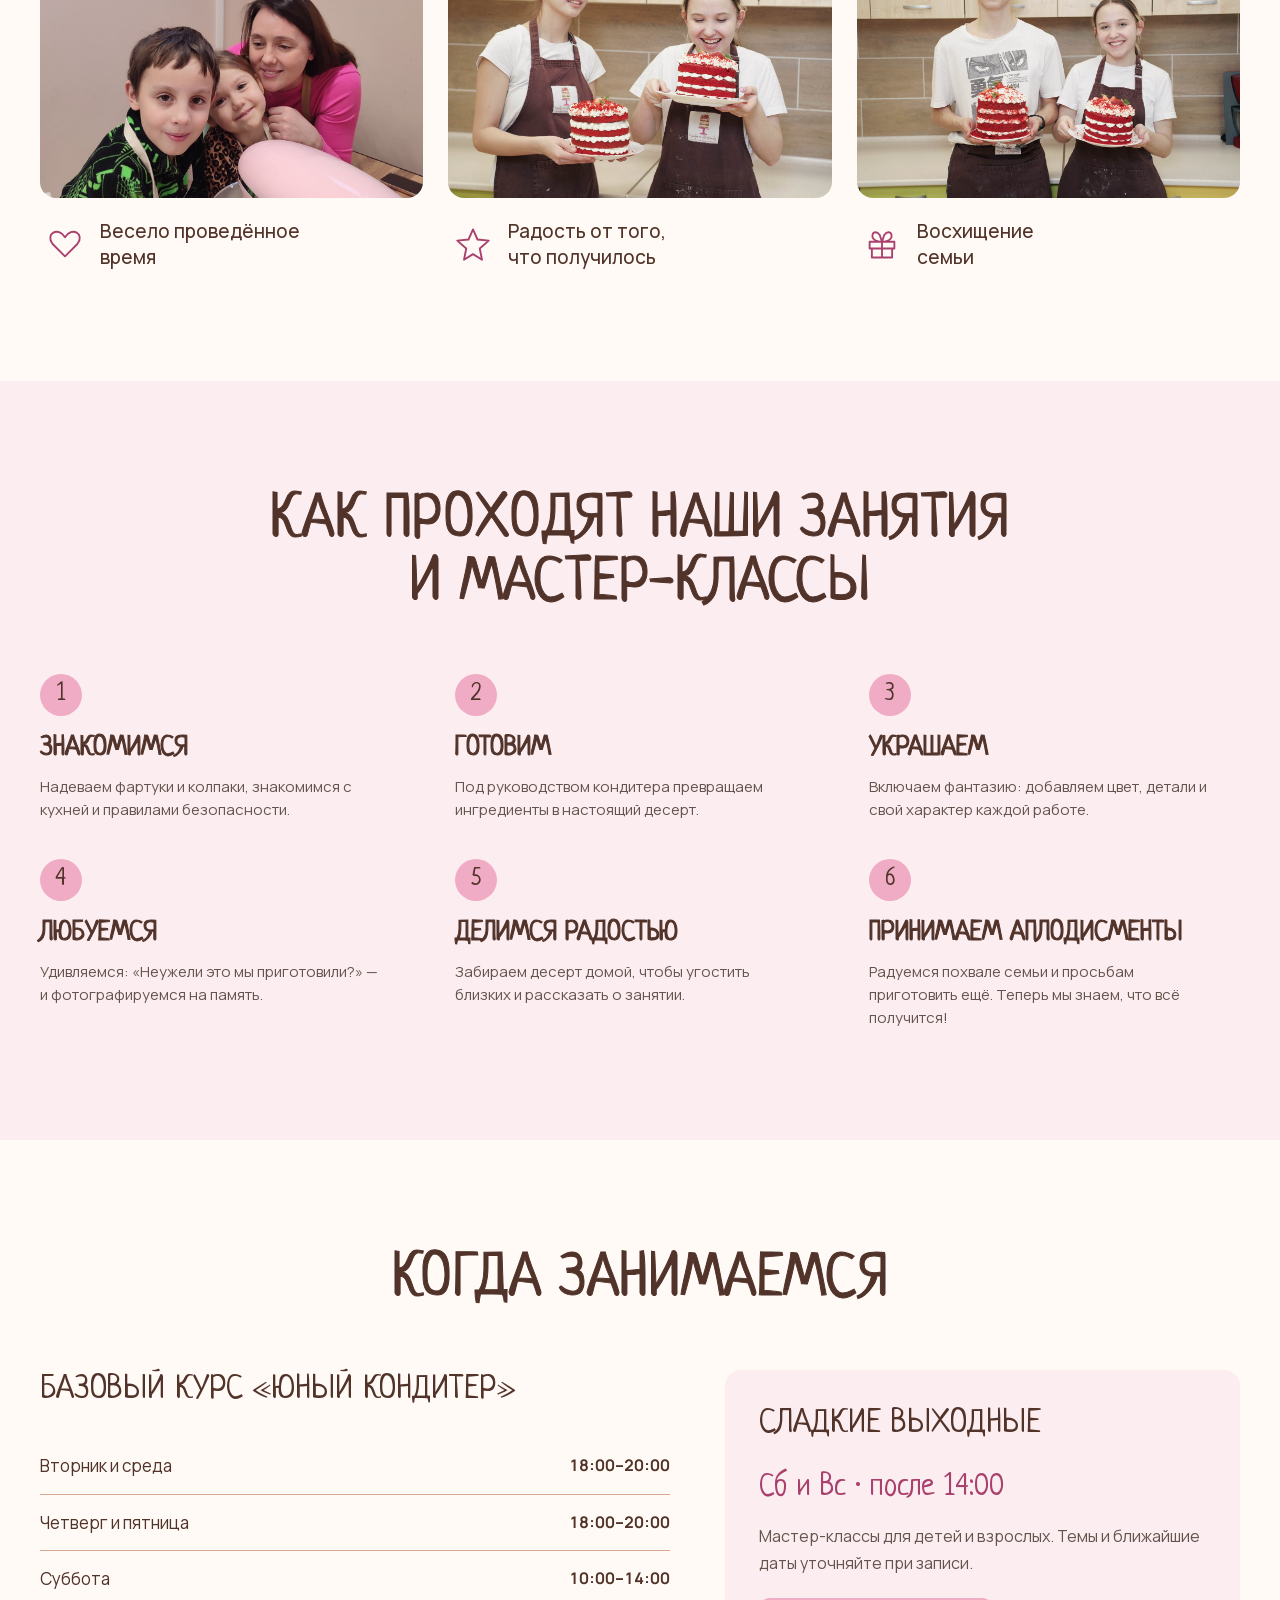
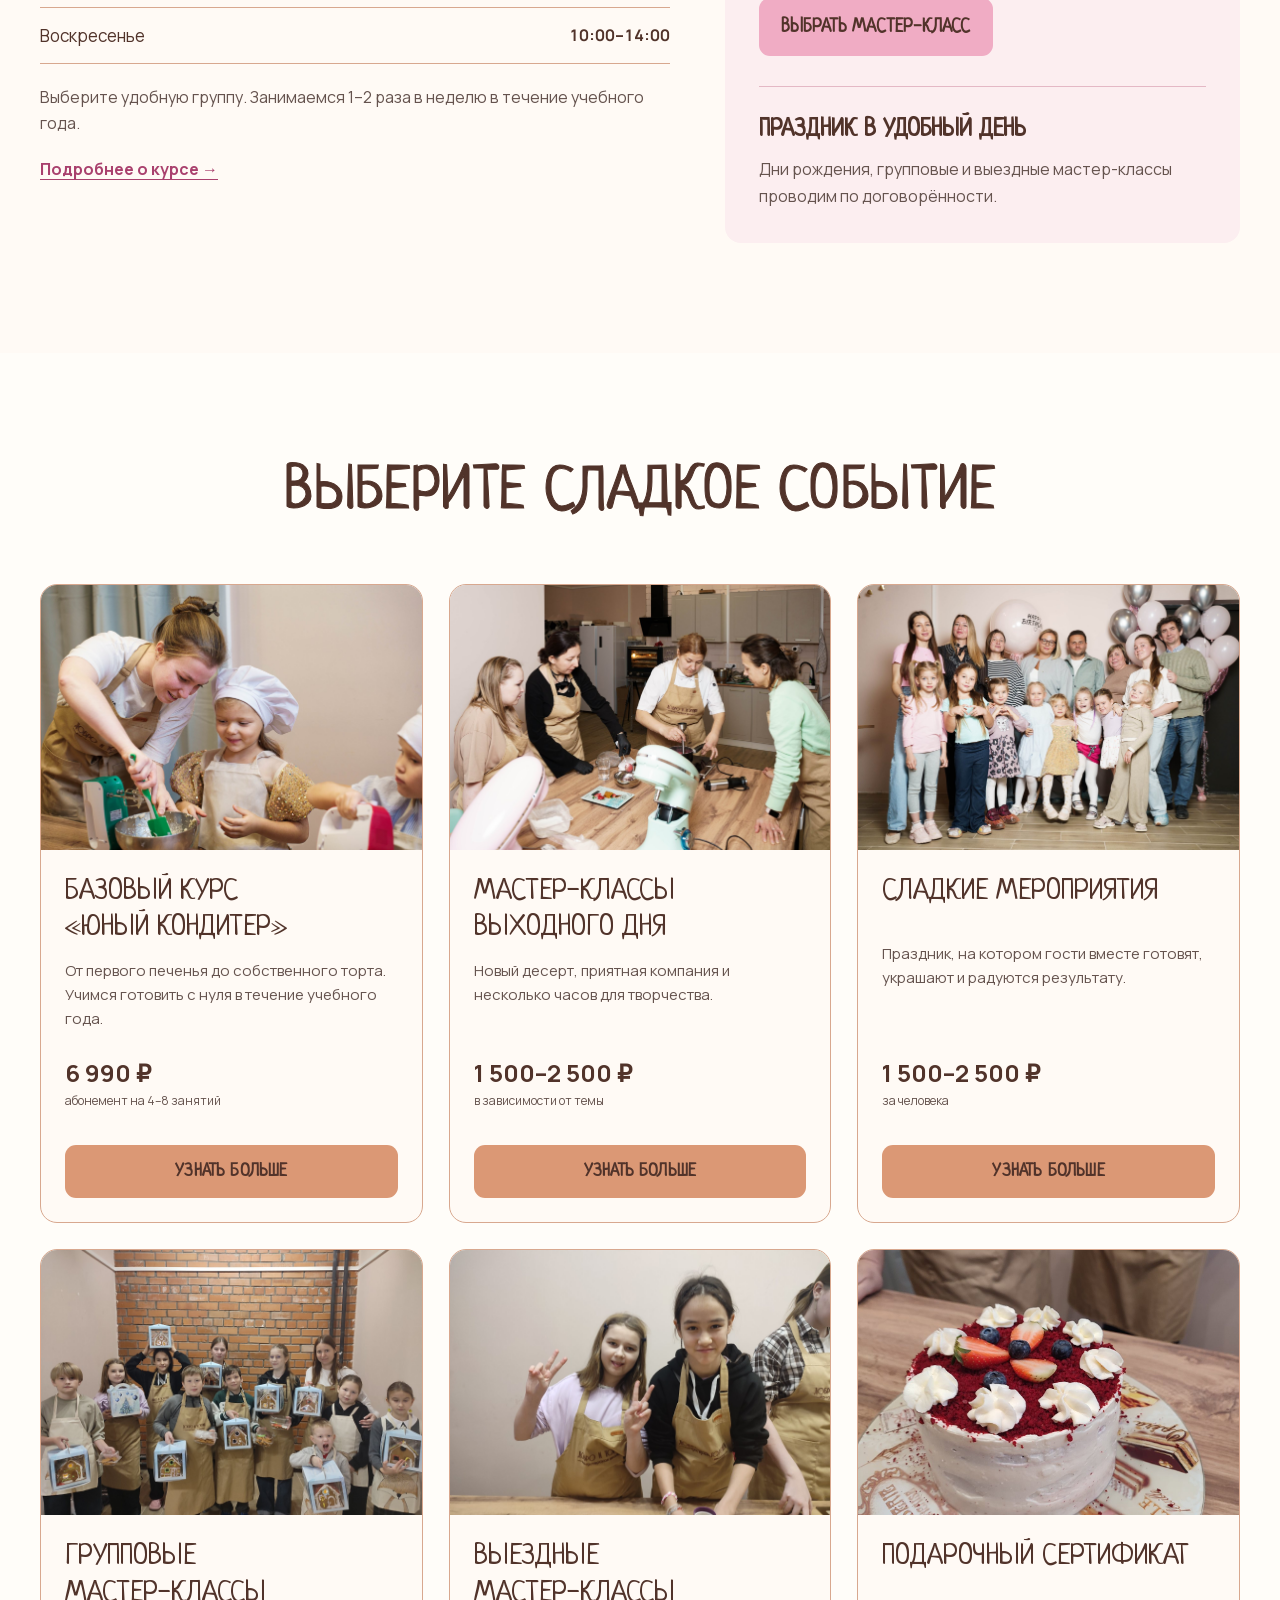
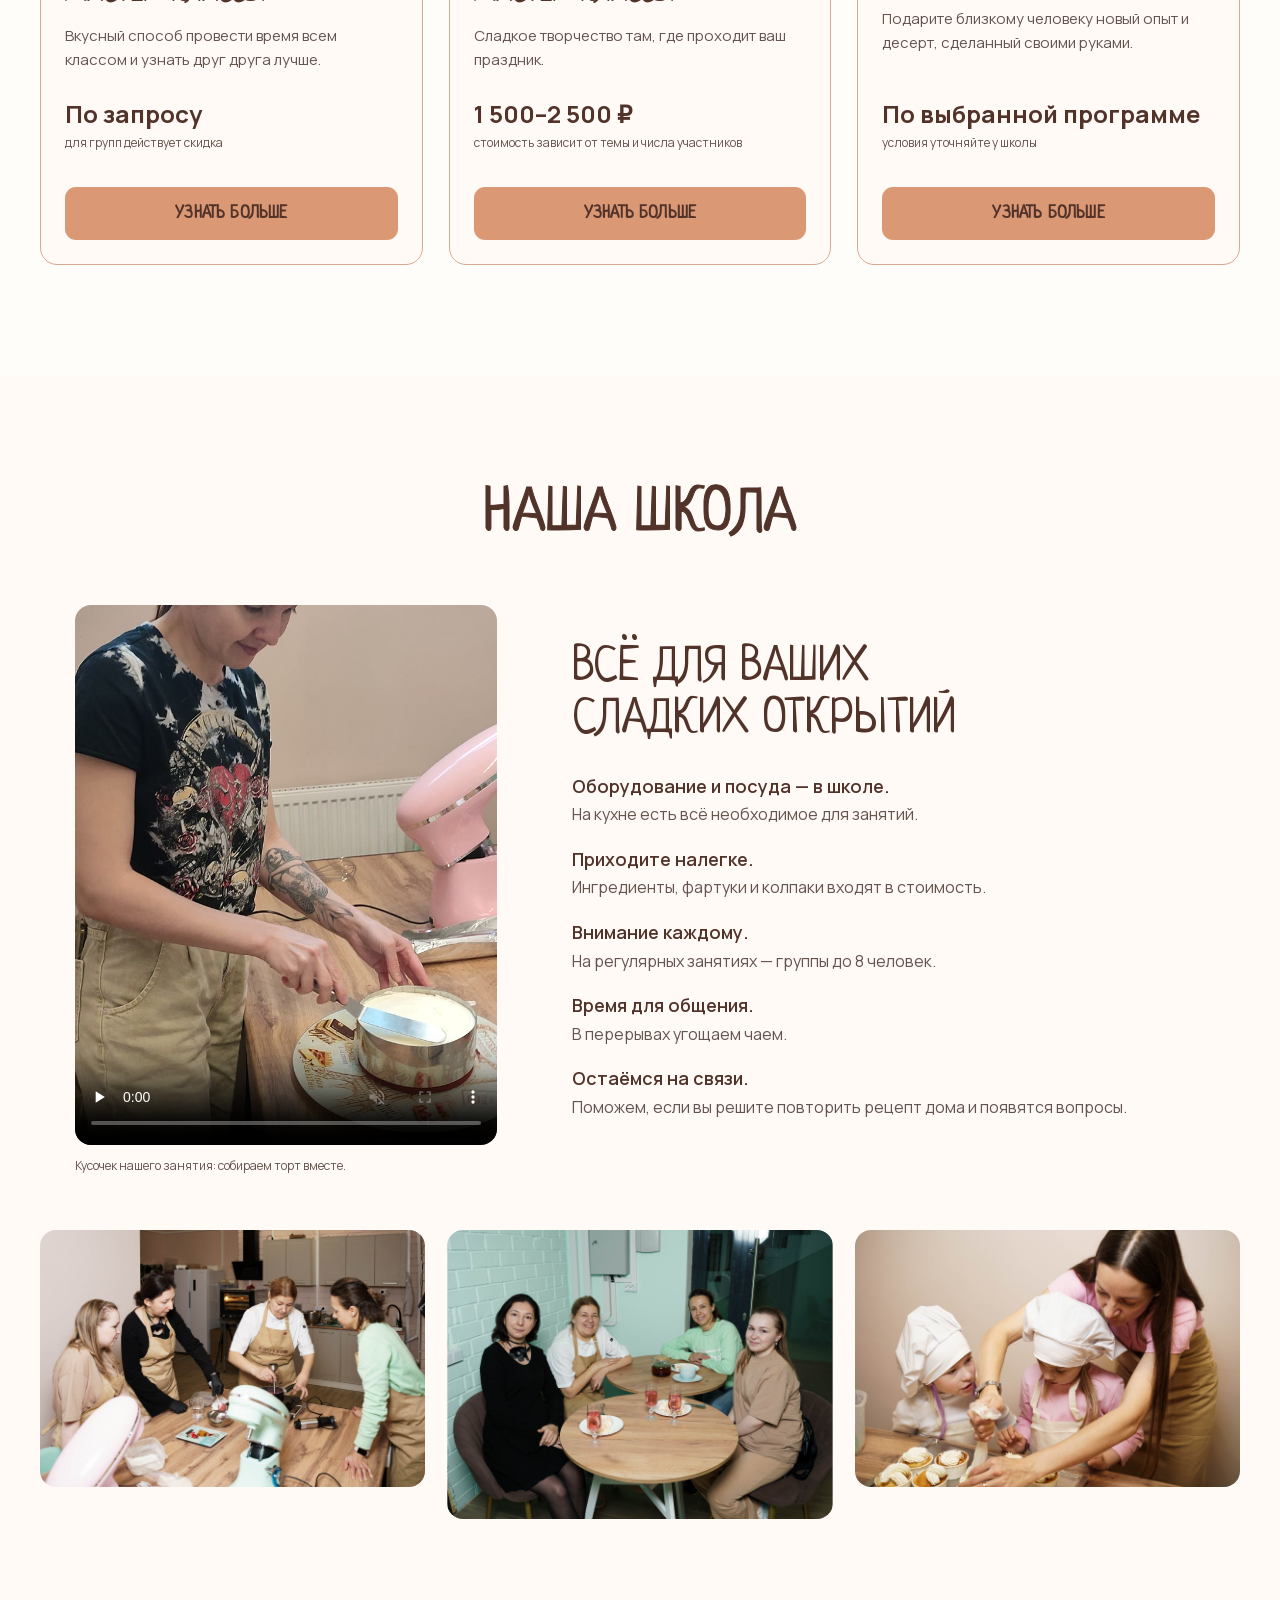
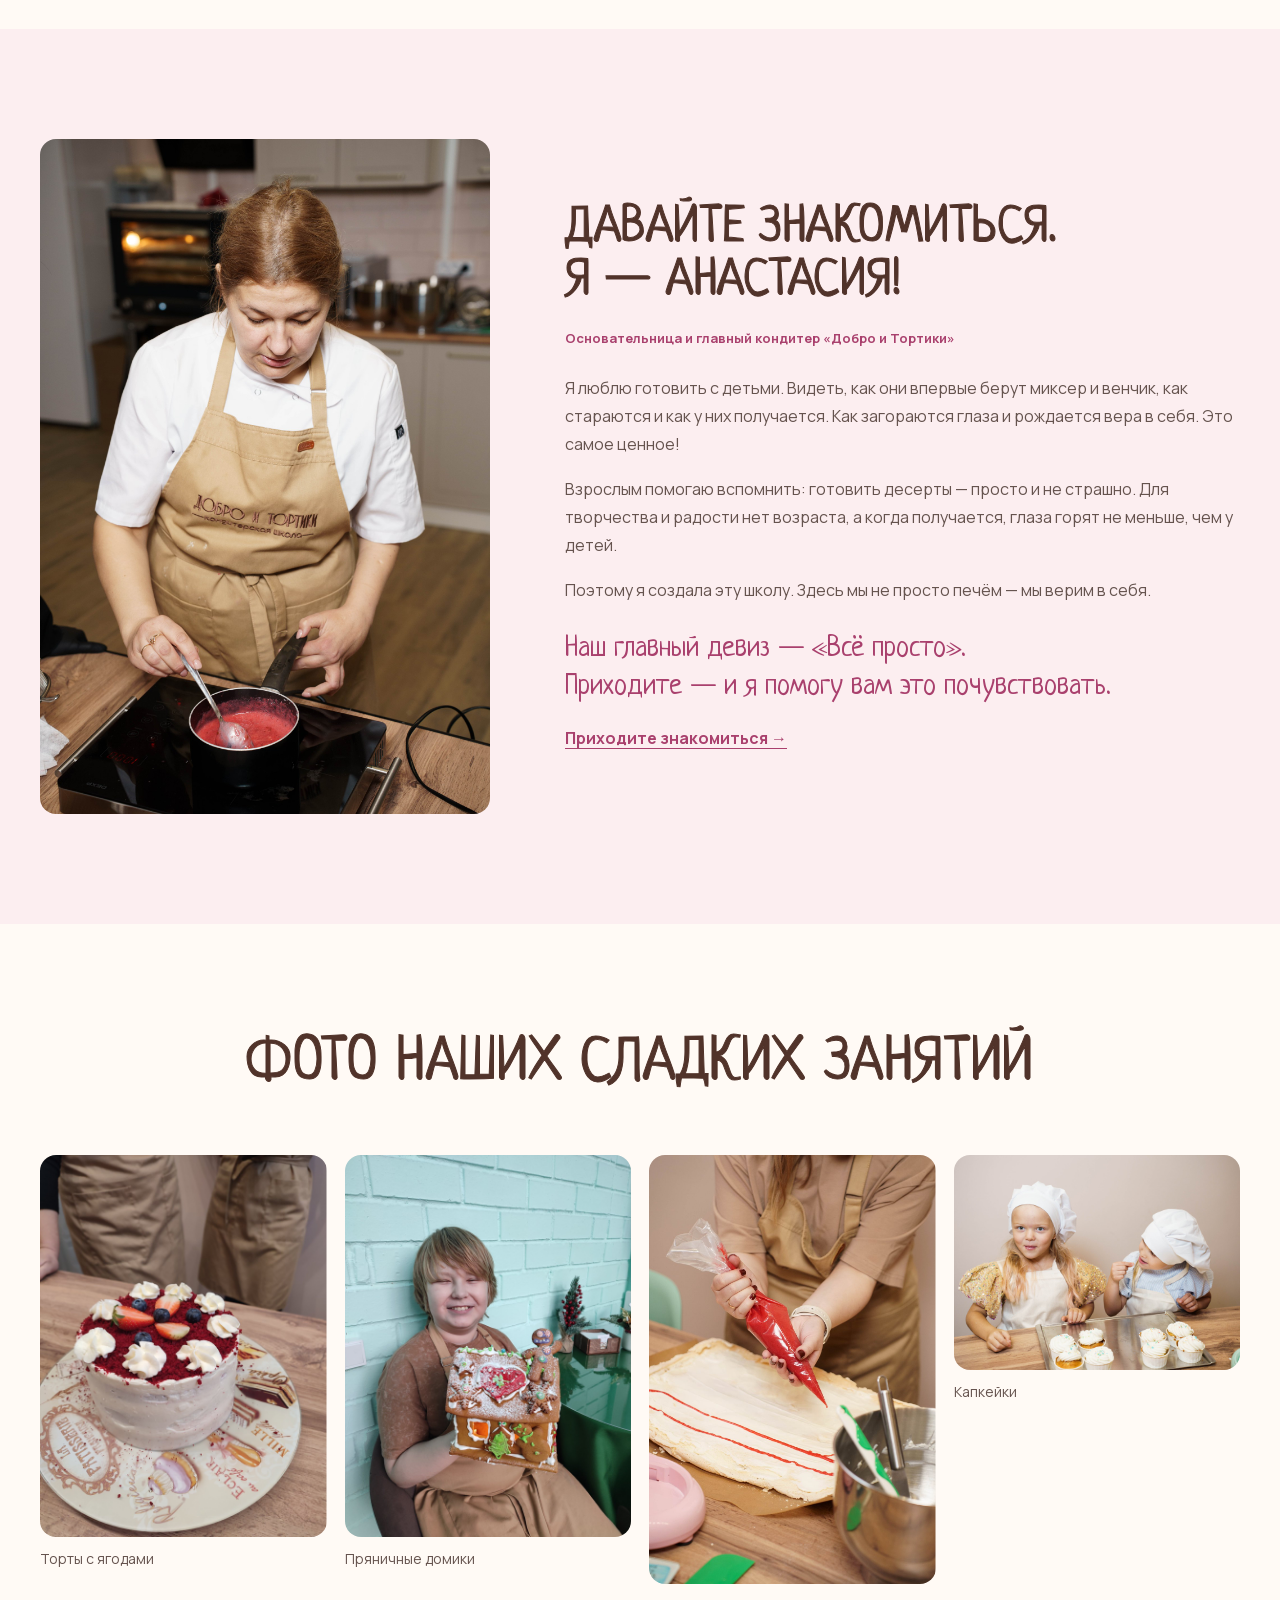
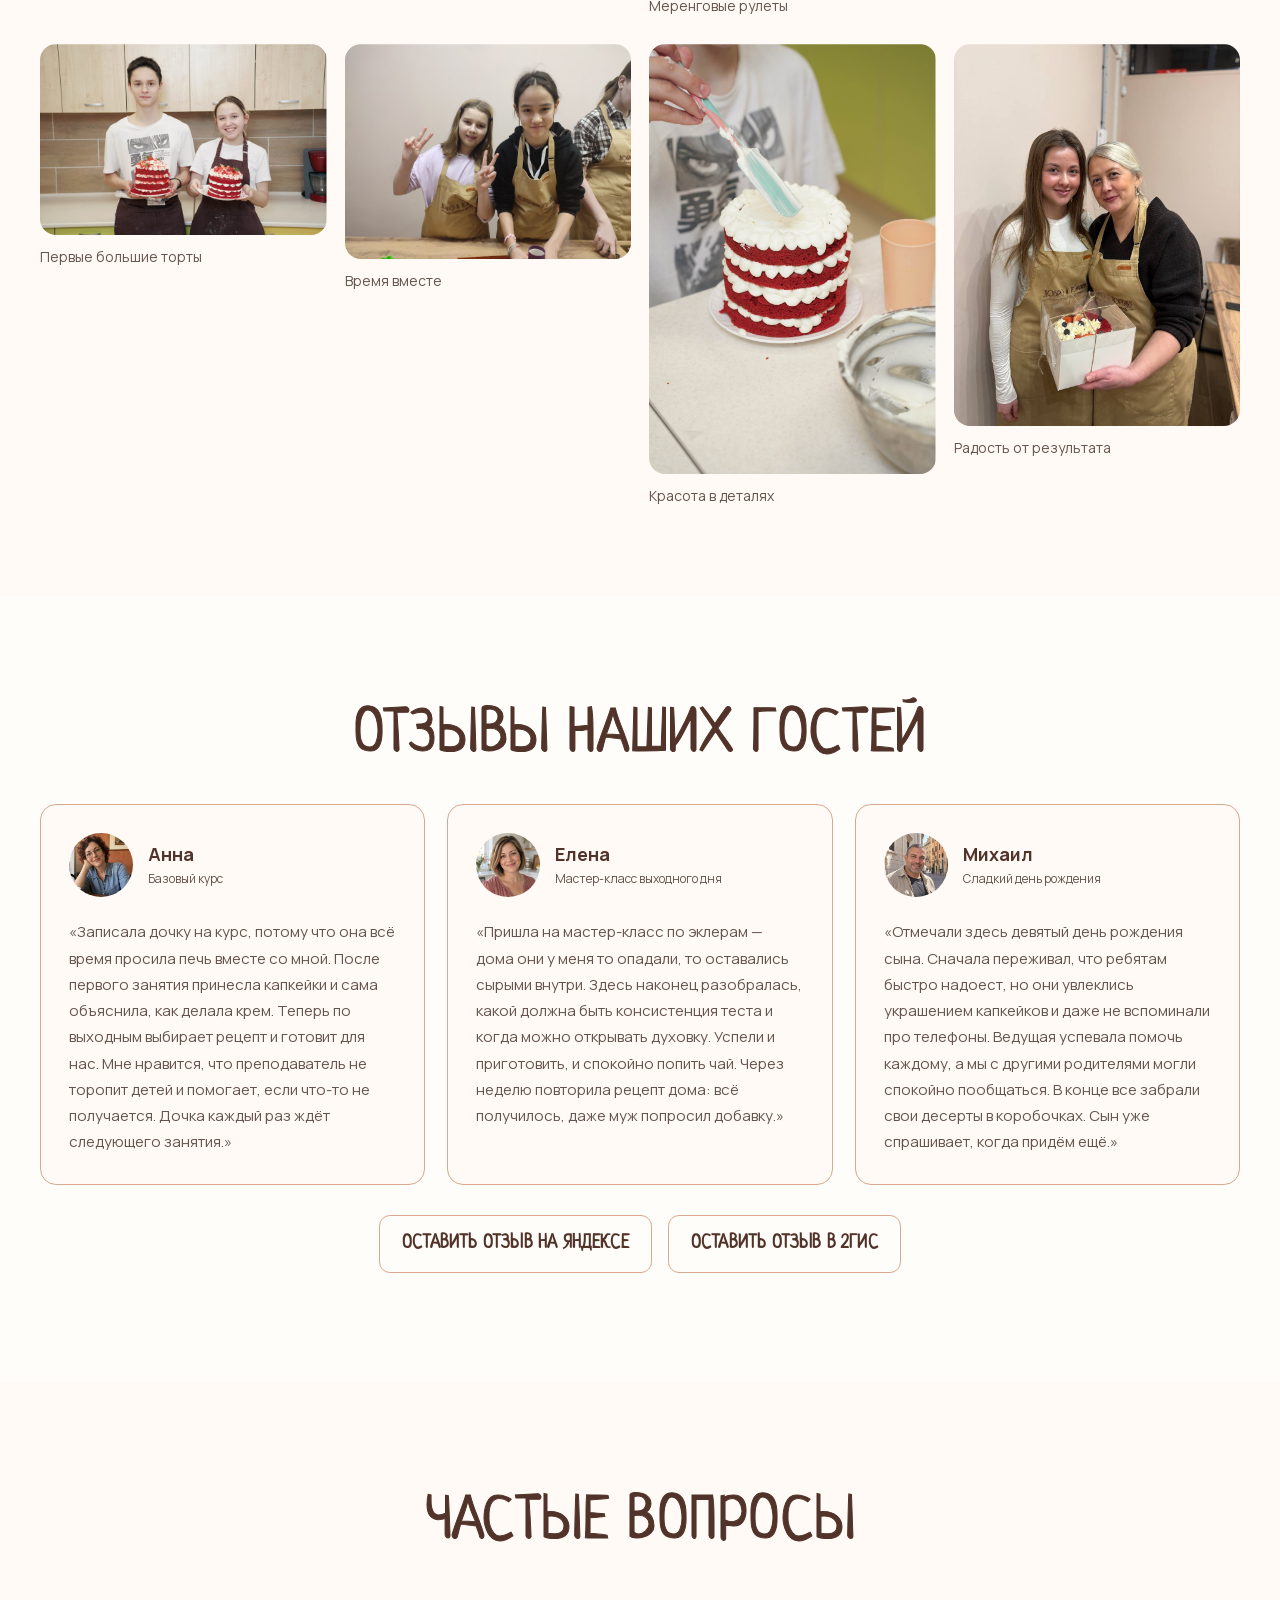
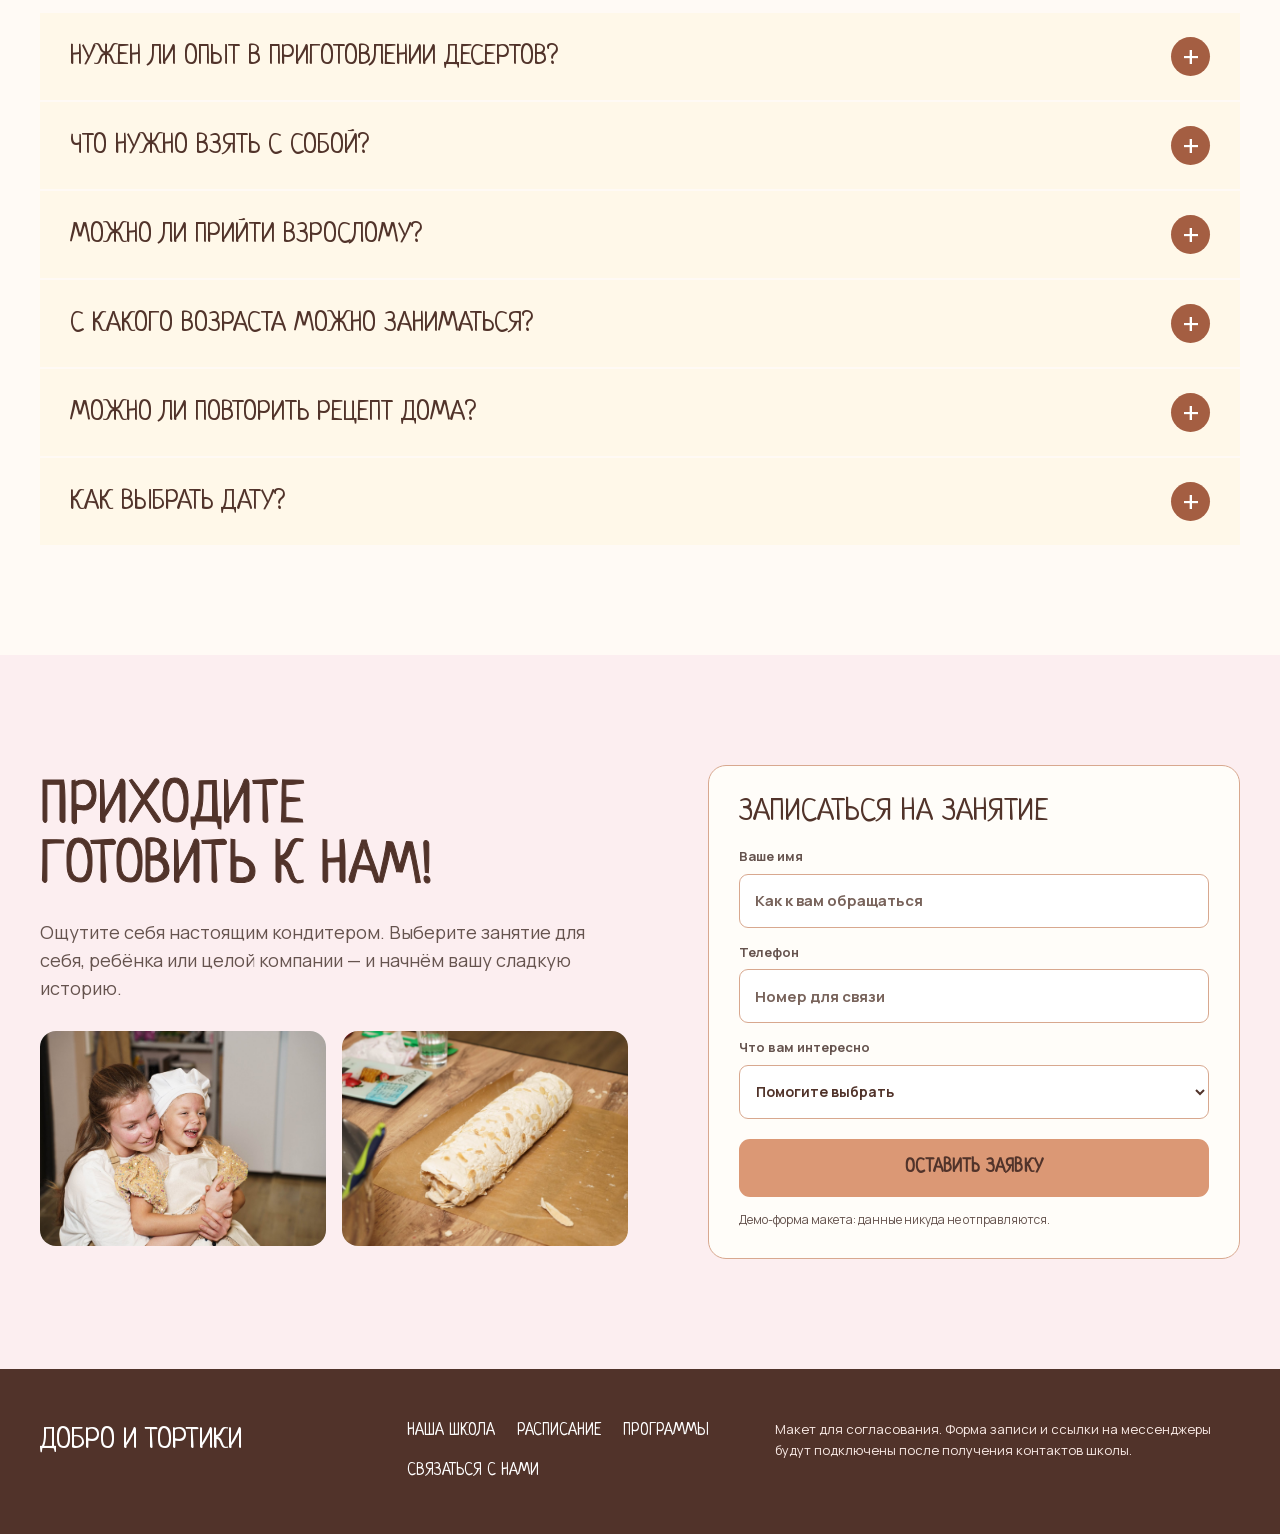
==== commit b73b5d59: "Replace demo testimonials with client-supplied reviews and portraits" ====
--- a/index.html
+++ b/index.html
@@ -8,8 +8,8 @@
   <title>Добро и Тортики — детская кондитерская школа</title>
   <link rel="preload" href="assets/fonts/neucha-cyrillic.woff2" as="font" type="font/woff2" crossorigin>
   <link rel="preload" href="assets/fonts/manrope-cyrillic.woff2" as="font" type="font/woff2" crossorigin>
-  <link rel="stylesheet" href="styles.css?v=20260926g">
-  <script src="script.js?v=20260926g" defer></script>
+  <link rel="stylesheet" href="styles.css?v=20260926h">
+  <script src="script.js?v=20260926h" defer></script>
 </head>
 <body>
 <a class="skip-link" href="#main">К содержимому</a>  <header class="site-header" id="top">
@@ -203,27 +203,28 @@
 </div>
 </div></section><section class="reviews section-pad" id="reviews" aria-labelledby="reviews-title"><div class="container">
 <h2 class="section-title center" id="reviews-title">Отзывы наших гостей</h2>
-<p class="demo-reviews-note">Примеры отзывов для макета</p>
 <div class="reviews-grid">
 <article class="review-card"><div class="review-person">
-<img src="assets/demo-reviews/anna.jpg" alt="Сгенерированный портрет вымышленного персонажа: Анна" loading="lazy" width="256" height="256"><div>
+<img src="assets/reviews/anna.jpg" alt="Анна" loading="lazy" decoding="async" width="480" height="480"><div>
 <h3>Анна</h3>
 <span>Базовый курс</span>
 </div>
 </div>
-<p>«Дочка вернулась с занятия с коробочкой десертов и словами: «Мам, это я сама!» Теперь с удовольствием пробует готовить дома. Особенно нравится, что всё объясняют спокойно и дают сделать своими руками.»</p></article><article class="review-card"><div class="review-person">
-<img src="assets/demo-reviews/elena.jpg" alt="Сгенерированный портрет вымышленного персонажа: Елена" loading="lazy" width="256" height="256"><div>
+<p>«Записала дочку на курс, потому что она всё время просила печь вместе со мной. После первого занятия принесла капкейки и сама объяснила, как делала крем. Теперь по выходным выбирает рецепт и готовит для нас. Мне нравится, что преподаватель не торопит детей и помогает, если что-то не получается. Дочка каждый раз ждёт следующего занятия.»</p></article>
+<article class="review-card"><div class="review-person">
+<img src="assets/reviews/elena.jpg" alt="Елена" loading="lazy" decoding="async" width="480" height="480"><div>
 <h3>Елена</h3>
 <span>Мастер-класс выходного дня</span>
 </div>
 </div>
-<p>«Давно хотела попробовать приготовить меренговый рулет, но всё откладывала. На занятии оказалось гораздо понятнее, чем по видео. Приятная компания, чай и десерт, которым потом угостили всю семью.»</p></article><article class="review-card"><div class="review-person">
-<img src="assets/demo-reviews/mikhail.jpg" alt="Сгенерированный портрет вымышленного персонажа: Михаил" loading="lazy" width="256" height="256"><div>
+<p>«Пришла на мастер-класс по эклерам — дома они у меня то опадали, то оставались сырыми внутри. Здесь наконец разобралась, какой должна быть консистенция теста и когда можно открывать духовку. Успели и приготовить, и спокойно попить чай. Через неделю повторила рецепт дома: всё получилось, даже муж попросил добавку.»</p></article>
+<article class="review-card"><div class="review-person">
+<img src="assets/reviews/mikhail.jpg" alt="Михаил" loading="lazy" decoding="async" width="480" height="480"><div>
 <h3>Михаил</h3>
 <span>Сладкий день рождения</span>
 </div>
 </div>
-<p>«Отмечали день рождения ребёнка. Гости были заняты общим делом: готовили, украшали и сравнивали свои капкейки. Получился тёплый праздник, а домой каждый ушёл со своим сладким подарком.»</p></article>
+<p>«Отмечали здесь девятый день рождения сына. Сначала переживал, что ребятам быстро надоест, но они увлеклись украшением капкейков и даже не вспоминали про телефоны. Ведущая успевала помочь каждому, а мы с другими родителями могли спокойно пообщаться. В конце все забрали свои десерты в коробочках. Сын уже спрашивает, когда придём ещё.»</p></article>
 </div>
 <div class="review-actions">
 <button type="button" class="button button-outline" data-demo-contact="Яндекс Карты">Оставить отзыв на Яндексе</button><button type="button" class="button button-outline" data-demo-contact="2ГИС">Оставить отзыв в 2ГИС</button>
--- a/styles.css
+++ b/styles.css
@@ -243,8 +243,8 @@
 .gallery-grid figure:nth-child(3) img{object-position:center 65%}
 .gallery-grid figure:nth-child(8) img{object-position:center 40%}
 .reviews{background:var(--paper)}
-.reviews .section-title.center{margin-bottom:20px}
-.demo-reviews-note{max-width:650px;margin:0 auto 35px;text-align:center;font-size:13px;color:var(--body);line-height:1.5}
+.reviews .section-title.center{margin-bottom:36px}
+
 .review-card{min-height:0;padding:28px;background:var(--cream)}
 .review-person{display:flex;gap:15px;align-items:center;margin-bottom:22px}
 .review-person img{width:64px;height:64px;object-fit:cover;border-radius:50%;flex:none}
@@ -287,7 +287,7 @@
 .service-back .text-link{margin:0}
 @media (max-width:1100px){.brand{min-width:185px}.main-nav{gap:16px}.main-nav a{font-size:15px}.format-content{padding:19px}.format-content h3{font-size:27px}.school-intro,.teacher-grid,.service-info{gap:38px}.school-copy h3{font-size:40px}.service-hero{gap:35px}.benefit-item>img{height:210px}}
 @media (max-width:930px){.welcome{padding-top:23px}.hero h1{font-size:56px}.hero-copy{max-width:none}.hero{min-height:0}.benefit-grid{grid-template-columns:repeat(3,minmax(0,1fr));gap:25px 15px}.benefit-item>img{height:180px}.benefit-item>div{gap:10px;padding-inline:0}.benefit-item h3{font-size:15px}.benefit-item .pastry-icon{width:29px}.process-grid{grid-template-columns:repeat(2,minmax(0,1fr))}.schedule-grid{gap:25px}.schedule-grid h3{font-size:28px}.schedule-weekend{padding:25px}.timetable dt,.timetable dd{font-size:14px}.format-grid{grid-template-columns:repeat(2,minmax(0,1fr))}.format-content h3{min-height:65px}.gallery-grid{grid-template-columns:repeat(2,minmax(0,1fr))}.gallery-grid img{height:310px}.reviews-grid{grid-template-columns:1fr}.review-card{padding:27px}.review-card>p{max-width:75ch}.school-copy h3{font-size:35px}.school-copy li{font-size:14px}.school-copy li strong{font-size:16px}.school-intro{gap:28px}.school-photos img{height:220px}.teacher-grid{gap:30px;grid-template-columns:.8fr 1.2fr}.teacher-copy .section-title{font-size:38px}.teacher-copy p{font-size:14px}.teacher-copy blockquote{font-size:24px}.contact-grid{gap:30px}.contact-copy .contact-photos img{height:150px}.service-hero-photo img{height:420px}.service-heading h1{font-size:49px}.service-info{gap:30px}.service-description p{font-size:16px}.service-conditions{padding:25px}.service-photos img{height:265px}}
-@media (max-width:600px){.welcome{font-size:12px;line-height:1.6;padding-top:23px}.welcome p+p{margin-top:8px}.hero{padding-top:25px}.hero h1{font-size:clamp(39px,10.2vw,58px)}.hero-lead{font-size:15px}.fact .pastry-icon{width:24px;height:24px}.mosaic-note{font-size:18px}.benefit-grid{grid-template-columns:repeat(2,minmax(0,1fr));gap:25px 12px}.benefit-item>img{height:180px}.benefit-item>div{display:block;padding-top:13px}.benefit-item .pastry-icon{width:27px;height:27px;margin-bottom:5px}.benefit-item h3{font-size:14px;line-height:1.45;text-wrap:initial}.process-grid{grid-template-columns:1fr;gap:26px}.process-step{padding-left:55px;position:relative}.step-number{position:absolute;left:0;top:0}.process-step h3{margin-top:0;font-size:25px}.schedule-grid{grid-template-columns:1fr;gap:30px}.schedule-grid h3{font-size:31px}.schedule-weekend{padding:25px}.timetable dt,.timetable dd{font-size:15px}.schedule-grid p{font-size:14px}.format-grid{grid-template-columns:1fr;gap:24px}.format-content{padding:22px}.format-content h3{min-height:0;font-size:31px}.format-content>p{font-size:15px}.format-content .format-price{font-size:24px}.format-price small{min-height:0}.format-card>img{height:270px}.school-intro{grid-template-columns:1fr;gap:35px}.school-video video{height:420px;max-height:70vh;aspect-ratio:auto;object-fit:contain}.school-copy h3{font-size:38px}.school-copy li{font-size:15px}.school-copy li strong{font-size:17px}.school-photos{gap:10px;margin-top:28px}.school-photos img{height:150px;border-radius:12px}.teacher-grid{grid-template-columns:1fr;gap:30px}.teacher-photo{max-width:360px;margin-inline:auto}.teacher-photo img{max-height:455px}.teacher-copy .section-title{font-size:42px}.teacher-copy p{font-size:15px}.teacher-copy blockquote{font-size:27px}.gallery-grid{gap:22px 12px}.gallery-grid img{height:215px;border-radius:12px}.gallery-grid figcaption{font-size:12px}.demo-reviews-note{font-size:12px;margin-bottom:25px}.review-person h3{font-size:18px}.review-card>p{font-size:15px}.review-actions{display:grid;grid-template-columns:1fr;gap:12px}.review-actions .button{font-size:18px}.contact-copy .section-title{font-size:45px}.contact-copy .contact-photos img{height:190px}.contact-grid{grid-template-columns:1fr;gap:30px}.contact-form select{font-size:13px}.breadcrumbs{padding-top:25px}.service-hero{grid-template-columns:1fr;gap:28px;padding:28px 0 45px}.service-heading h1{font-size:47px}.service-lead{font-size:18px}.service-hero-photo img{height:330px}.service-info{grid-template-columns:1fr;padding-bottom:65px}.service-description h2{font-size:32px}.service-description li{font-size:15px}.service-conditions{padding:25px}.service-conditions .service-price{font-size:29px}.service-photos{grid-template-columns:1fr;gap:16px}.service-photos img{height:320px}.service-back{flex-direction:column;align-items:stretch;padding:30px 0 65px}.service-back .text-link{margin-bottom:8px}.floating-booking{width:64px;height:64px;font-size:13px;bottom:12px;right:12px}}
+@media (max-width:600px){.welcome{font-size:12px;line-height:1.6;padding-top:23px}.welcome p+p{margin-top:8px}.hero{padding-top:25px}.hero h1{font-size:clamp(39px,10.2vw,58px)}.hero-lead{font-size:15px}.fact .pastry-icon{width:24px;height:24px}.mosaic-note{font-size:18px}.benefit-grid{grid-template-columns:repeat(2,minmax(0,1fr));gap:25px 12px}.benefit-item>img{height:180px}.benefit-item>div{display:block;padding-top:13px}.benefit-item .pastry-icon{width:27px;height:27px;margin-bottom:5px}.benefit-item h3{font-size:14px;line-height:1.45;text-wrap:initial}.process-grid{grid-template-columns:1fr;gap:26px}.process-step{padding-left:55px;position:relative}.step-number{position:absolute;left:0;top:0}.process-step h3{margin-top:0;font-size:25px}.schedule-grid{grid-template-columns:1fr;gap:30px}.schedule-grid h3{font-size:31px}.schedule-weekend{padding:25px}.timetable dt,.timetable dd{font-size:15px}.schedule-grid p{font-size:14px}.format-grid{grid-template-columns:1fr;gap:24px}.format-content{padding:22px}.format-content h3{min-height:0;font-size:31px}.format-content>p{font-size:15px}.format-content .format-price{font-size:24px}.format-price small{min-height:0}.format-card>img{height:270px}.school-intro{grid-template-columns:1fr;gap:35px}.school-video video{height:420px;max-height:70vh;aspect-ratio:auto;object-fit:contain}.school-copy h3{font-size:38px}.school-copy li{font-size:15px}.school-copy li strong{font-size:17px}.school-photos{gap:10px;margin-top:28px}.school-photos img{height:150px;border-radius:12px}.teacher-grid{grid-template-columns:1fr;gap:30px}.teacher-photo{max-width:360px;margin-inline:auto}.teacher-photo img{max-height:455px}.teacher-copy .section-title{font-size:42px}.teacher-copy p{font-size:15px}.teacher-copy blockquote{font-size:27px}.gallery-grid{gap:22px 12px}.gallery-grid img{height:215px;border-radius:12px}.gallery-grid figcaption{font-size:12px}.review-person h3{font-size:18px}.review-card>p{font-size:15px}.review-actions{display:grid;grid-template-columns:1fr;gap:12px}.review-actions .button{font-size:18px}.contact-copy .section-title{font-size:45px}.contact-copy .contact-photos img{height:190px}.contact-grid{grid-template-columns:1fr;gap:30px}.contact-form select{font-size:13px}.breadcrumbs{padding-top:25px}.service-hero{grid-template-columns:1fr;gap:28px;padding:28px 0 45px}.service-heading h1{font-size:47px}.service-lead{font-size:18px}.service-hero-photo img{height:330px}.service-info{grid-template-columns:1fr;padding-bottom:65px}.service-description h2{font-size:32px}.service-description li{font-size:15px}.service-conditions{padding:25px}.service-conditions .service-price{font-size:29px}.service-photos{grid-template-columns:1fr;gap:16px}.service-photos img{height:320px}.service-back{flex-direction:column;align-items:stretch;padding:30px 0 65px}.service-back .text-link{margin-bottom:8px}.floating-booking{width:64px;height:64px;font-size:13px;bottom:12px;right:12px}}
 /* Match each photograph to a frame that preserves faces and finished desserts. */
 .hero-mosaic{grid-template-rows:155px 155px 72px 205px}
 .mosaic-two img{object-position:center 45%}
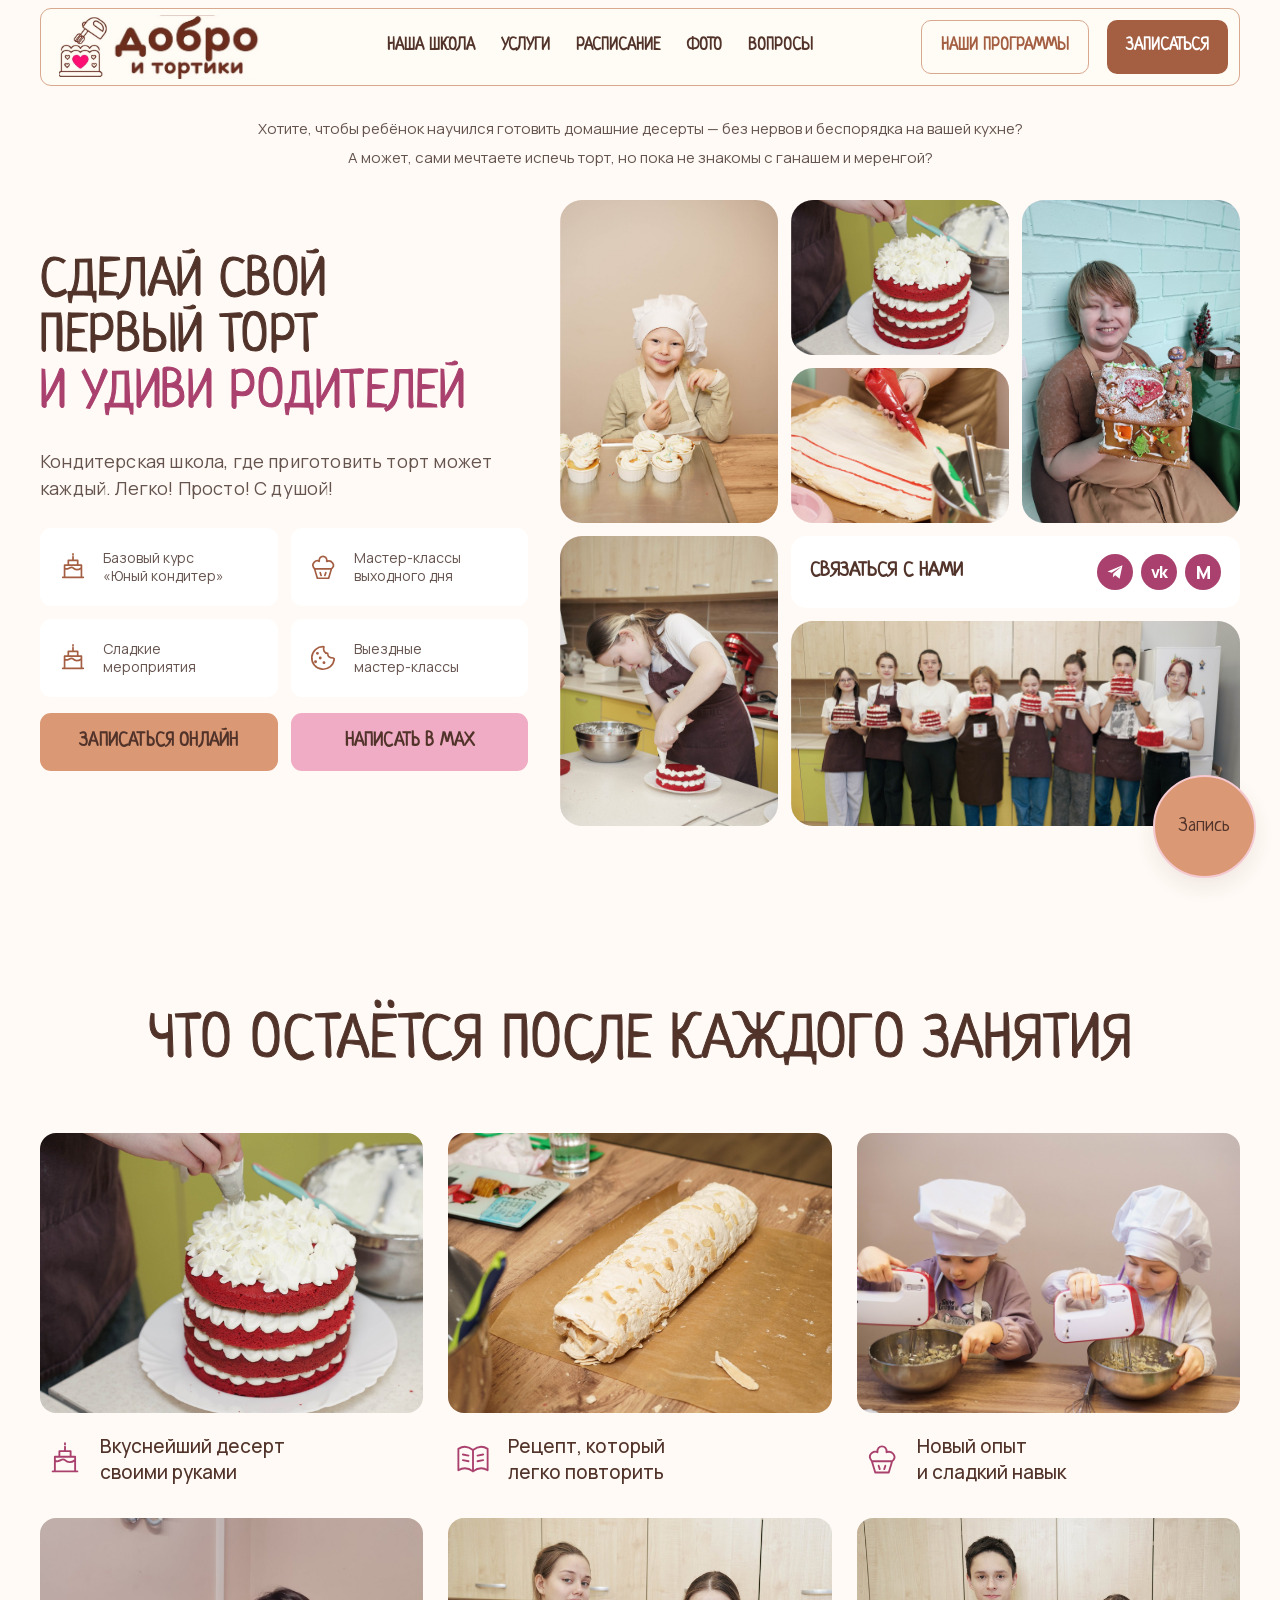
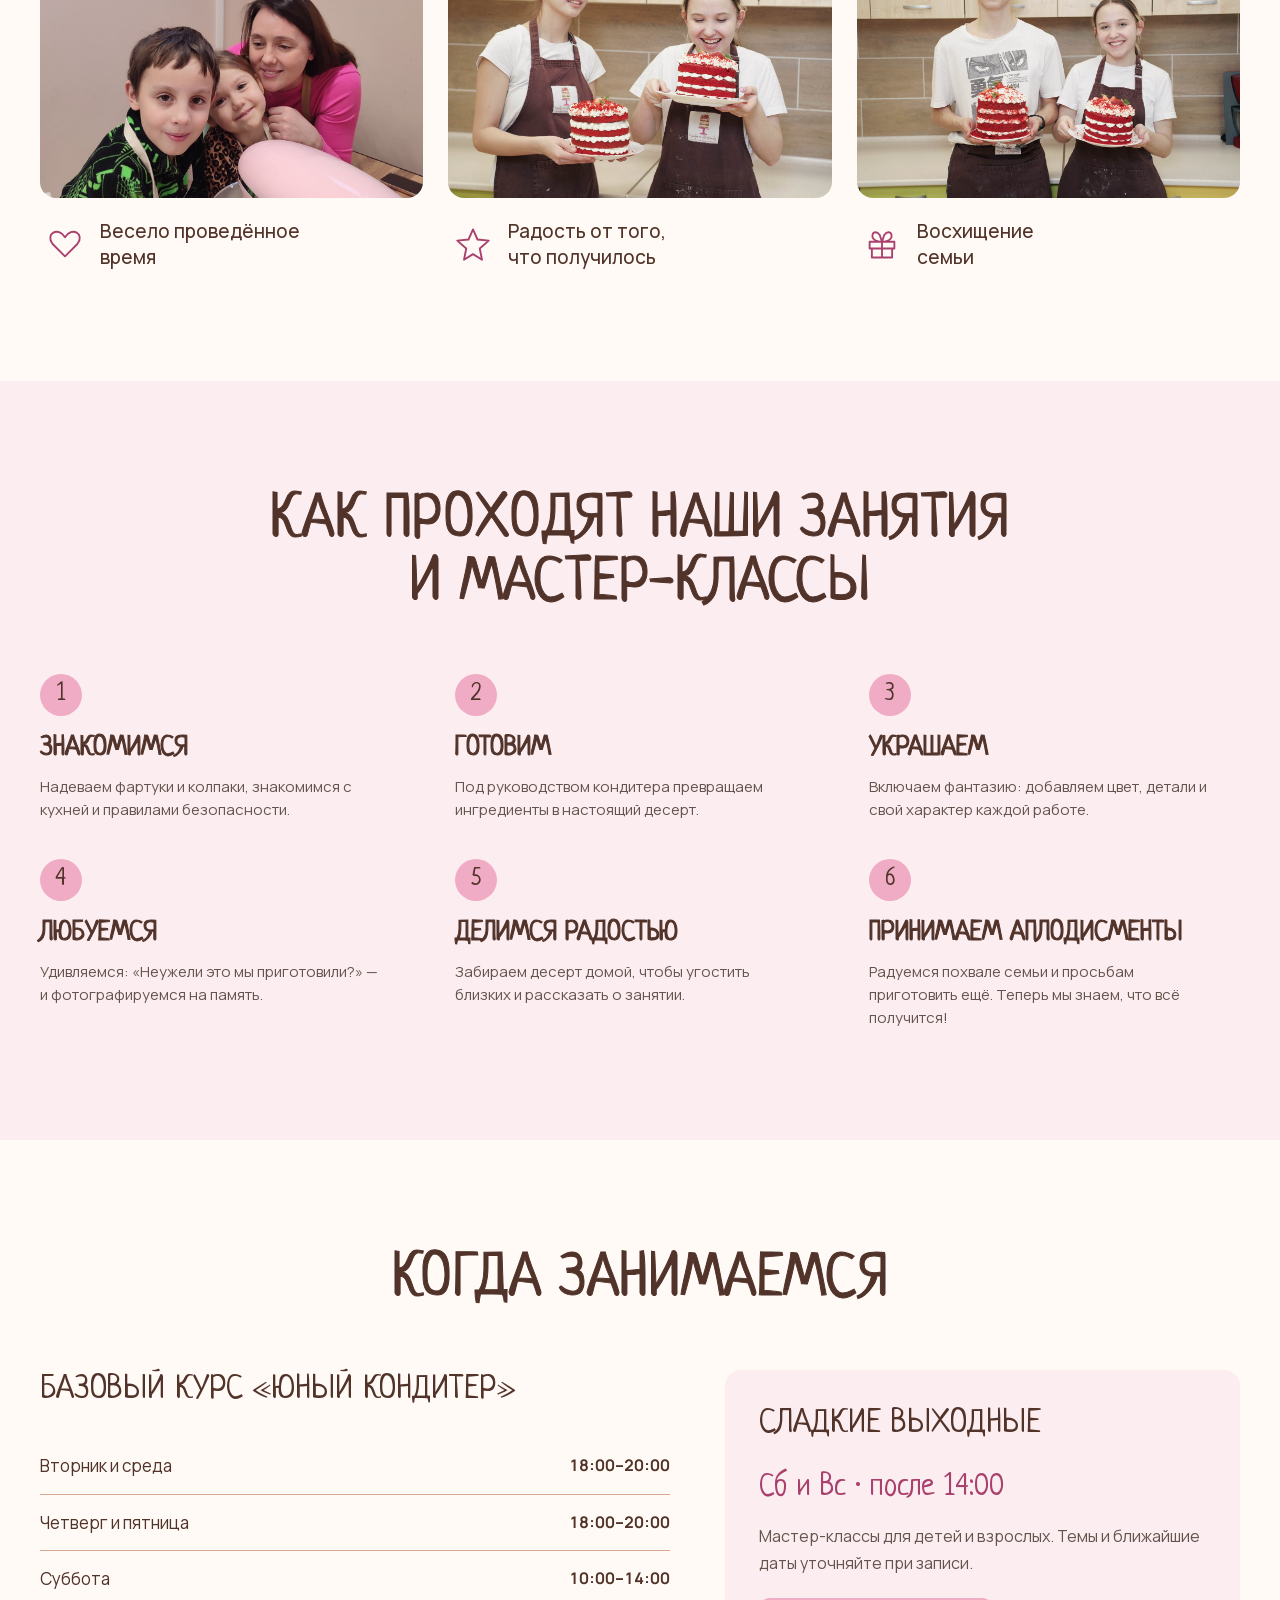
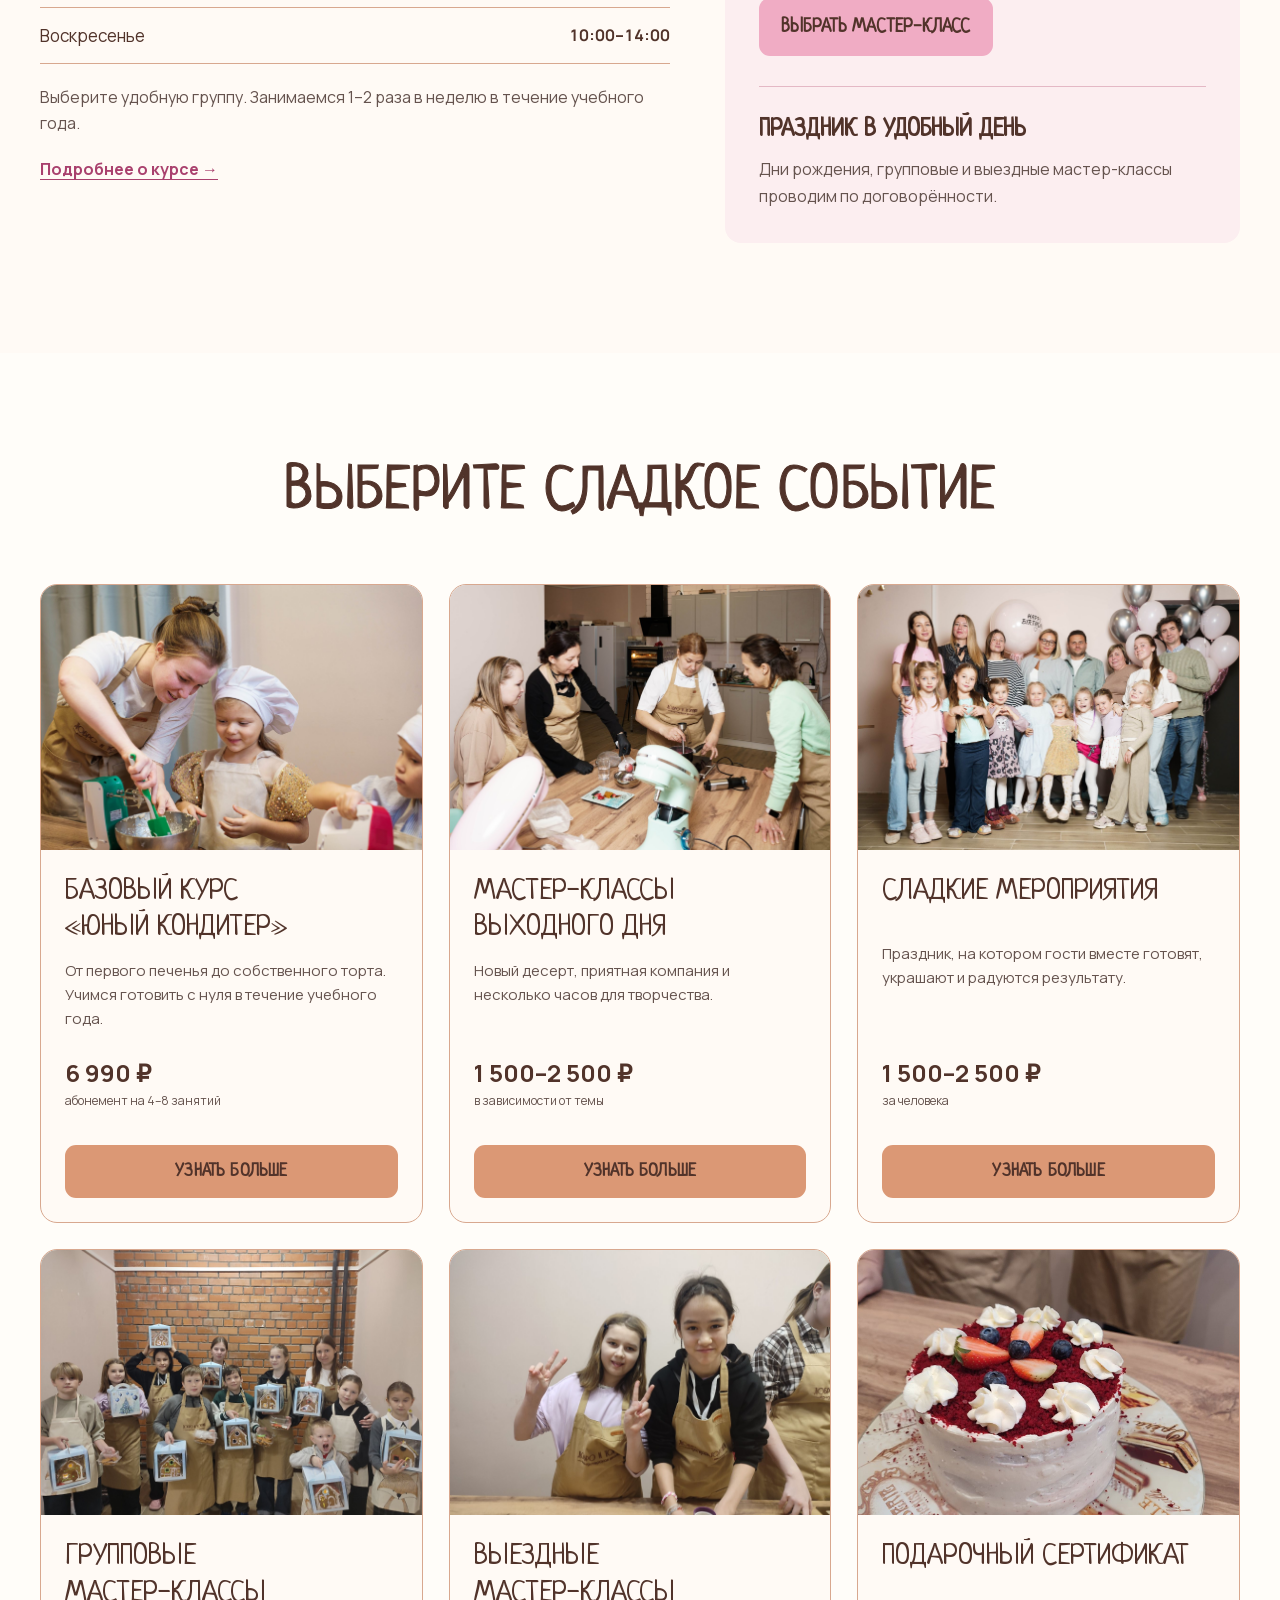
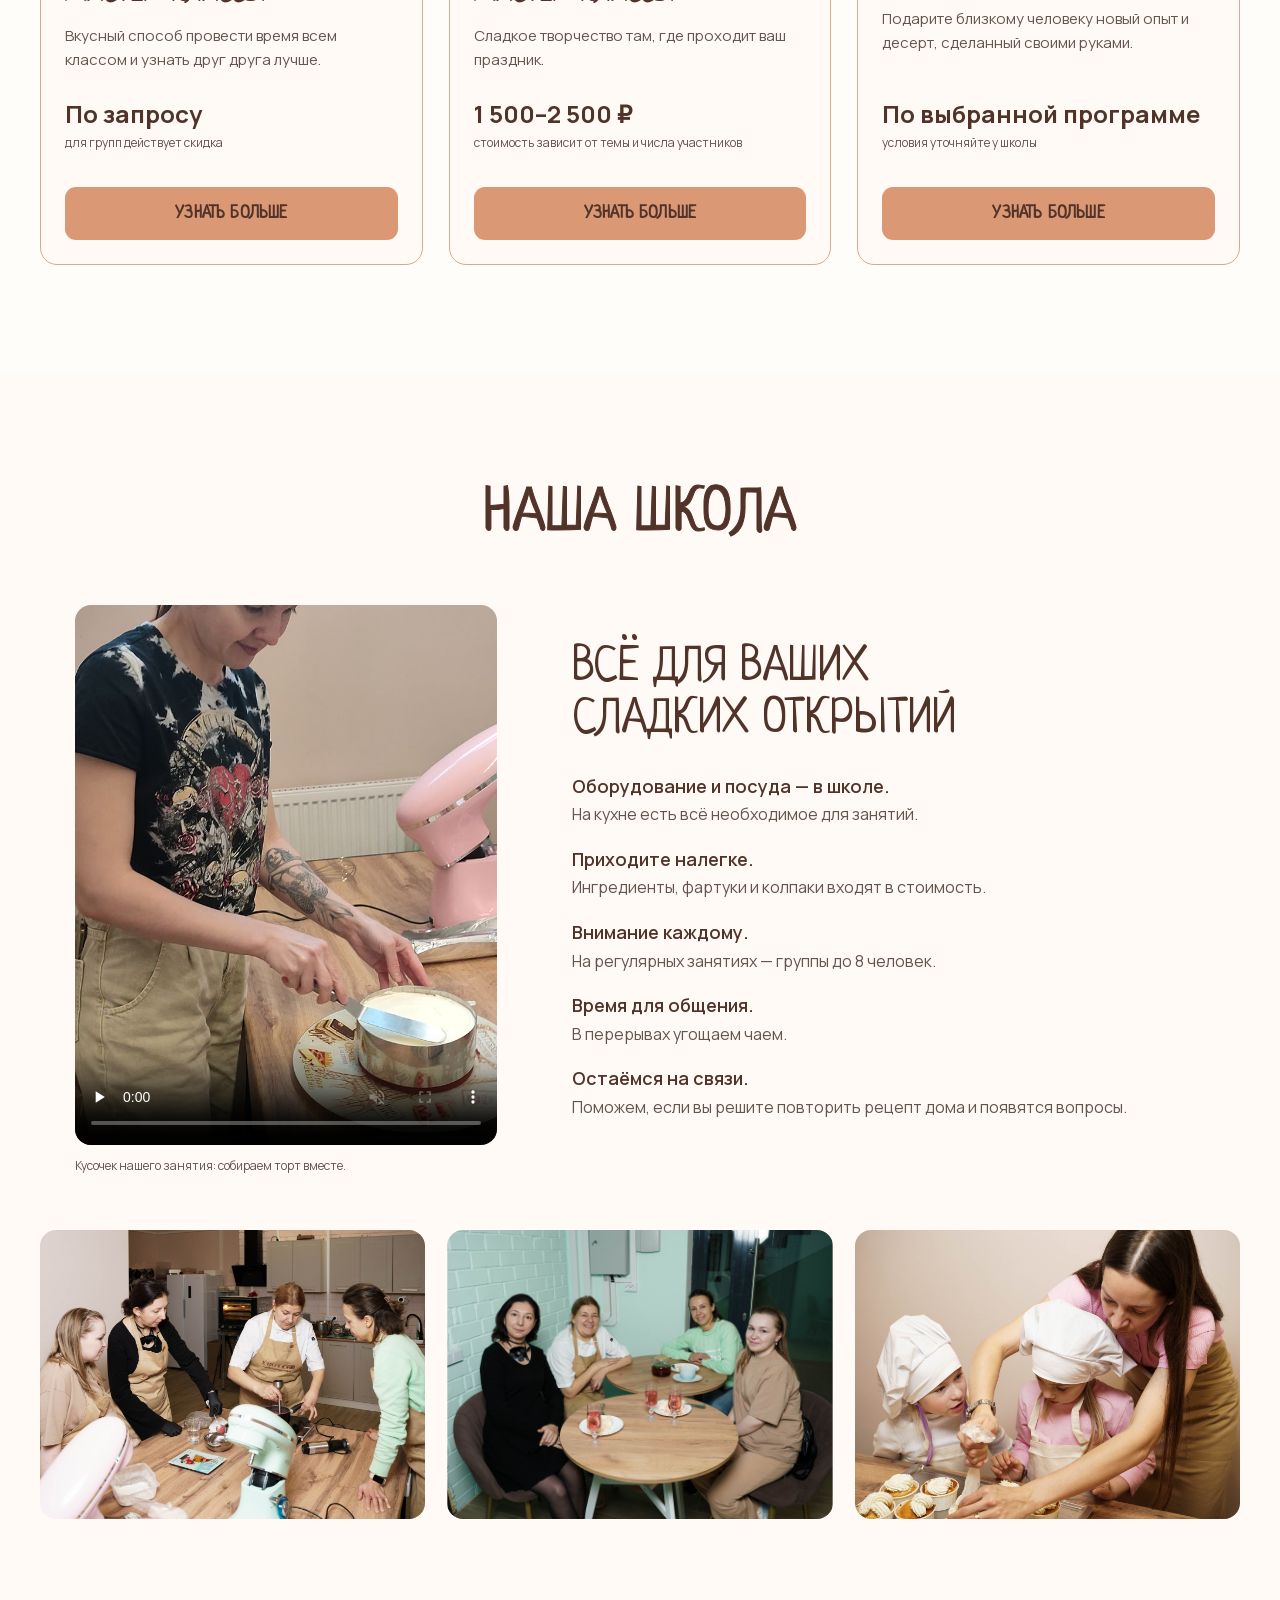
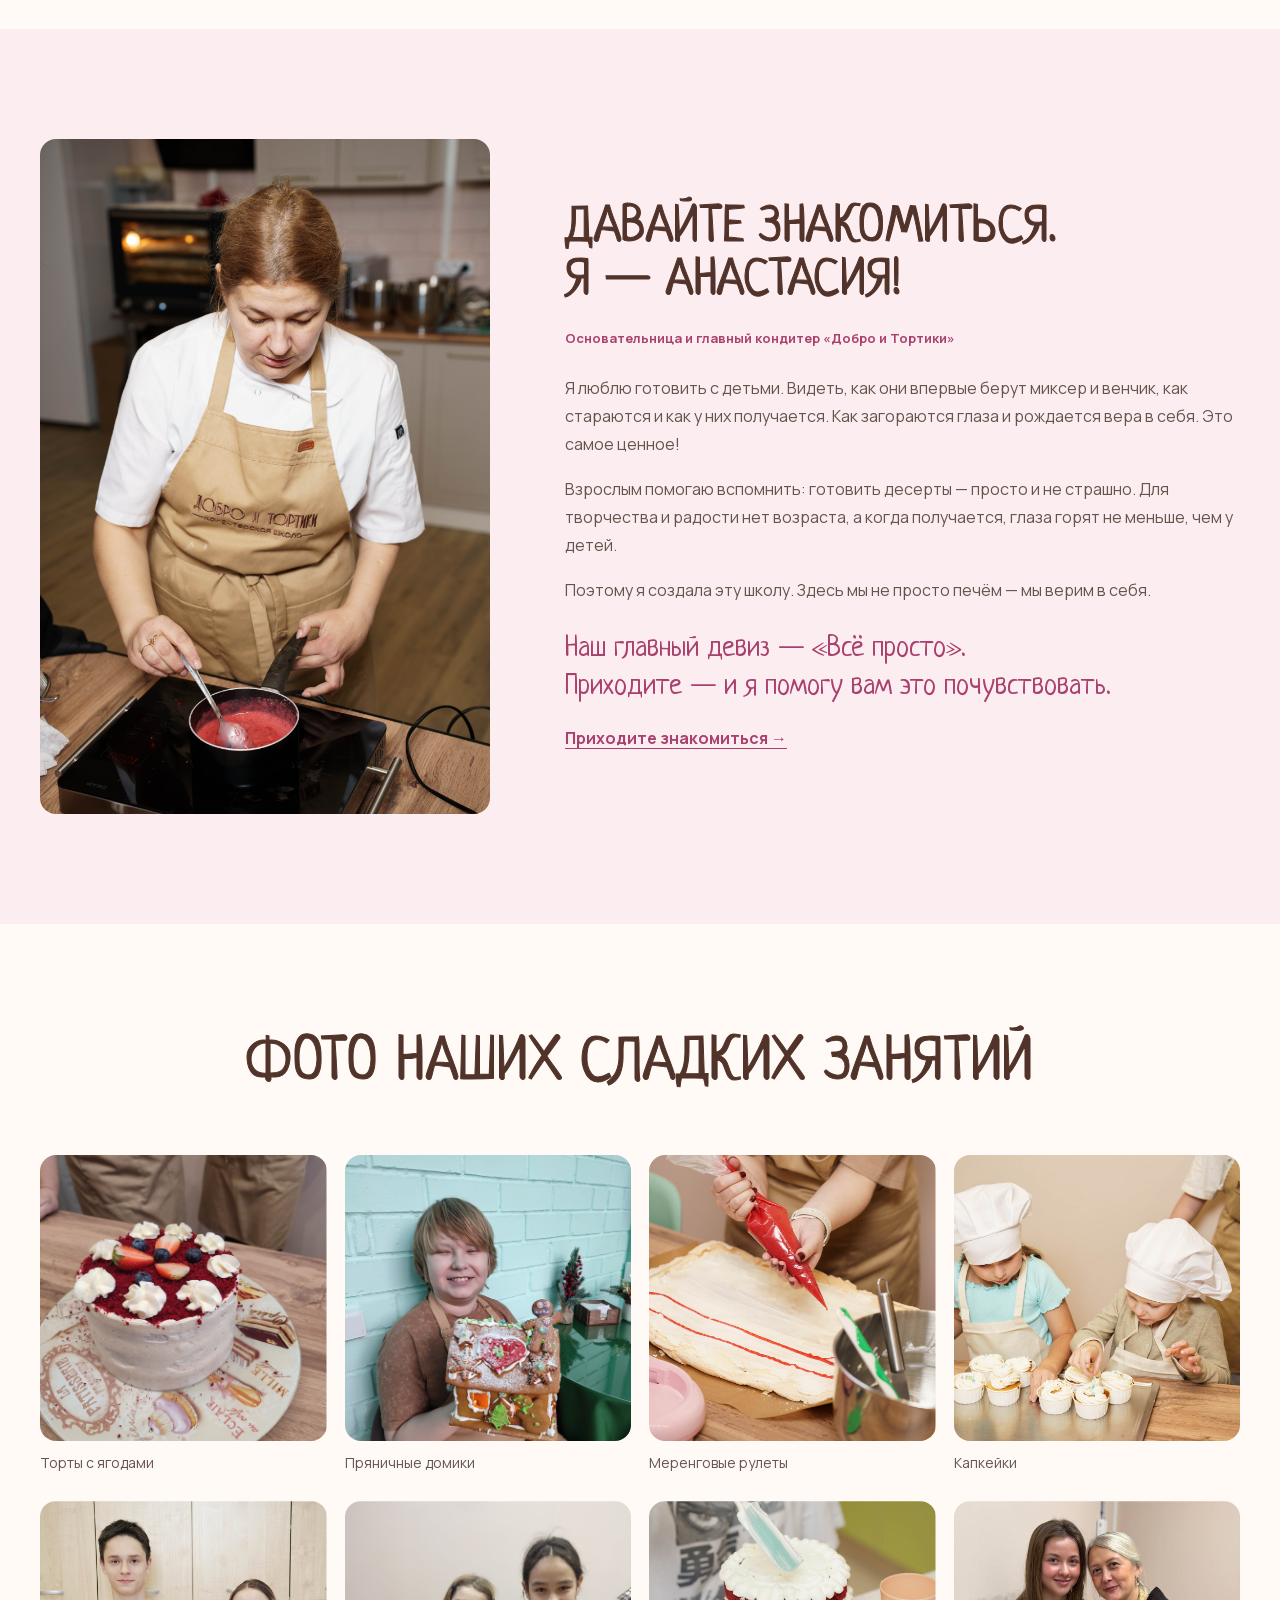
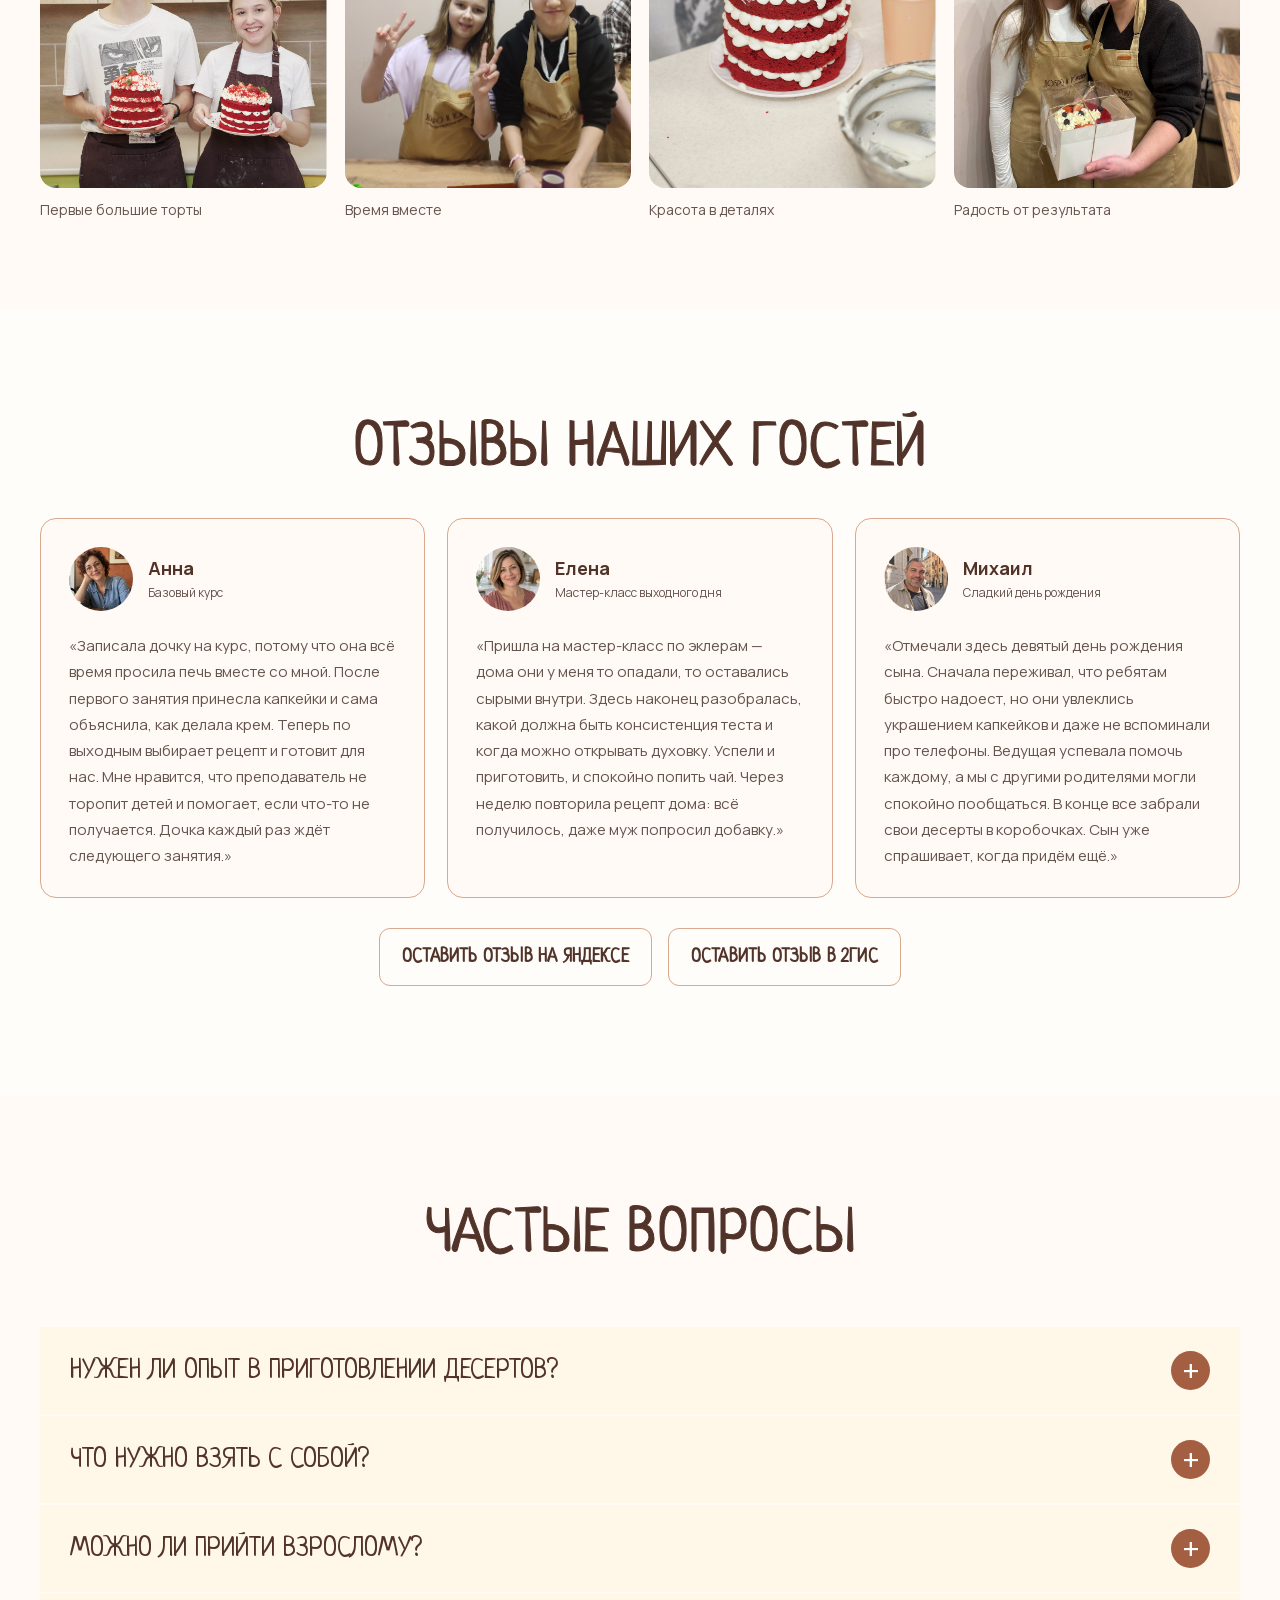
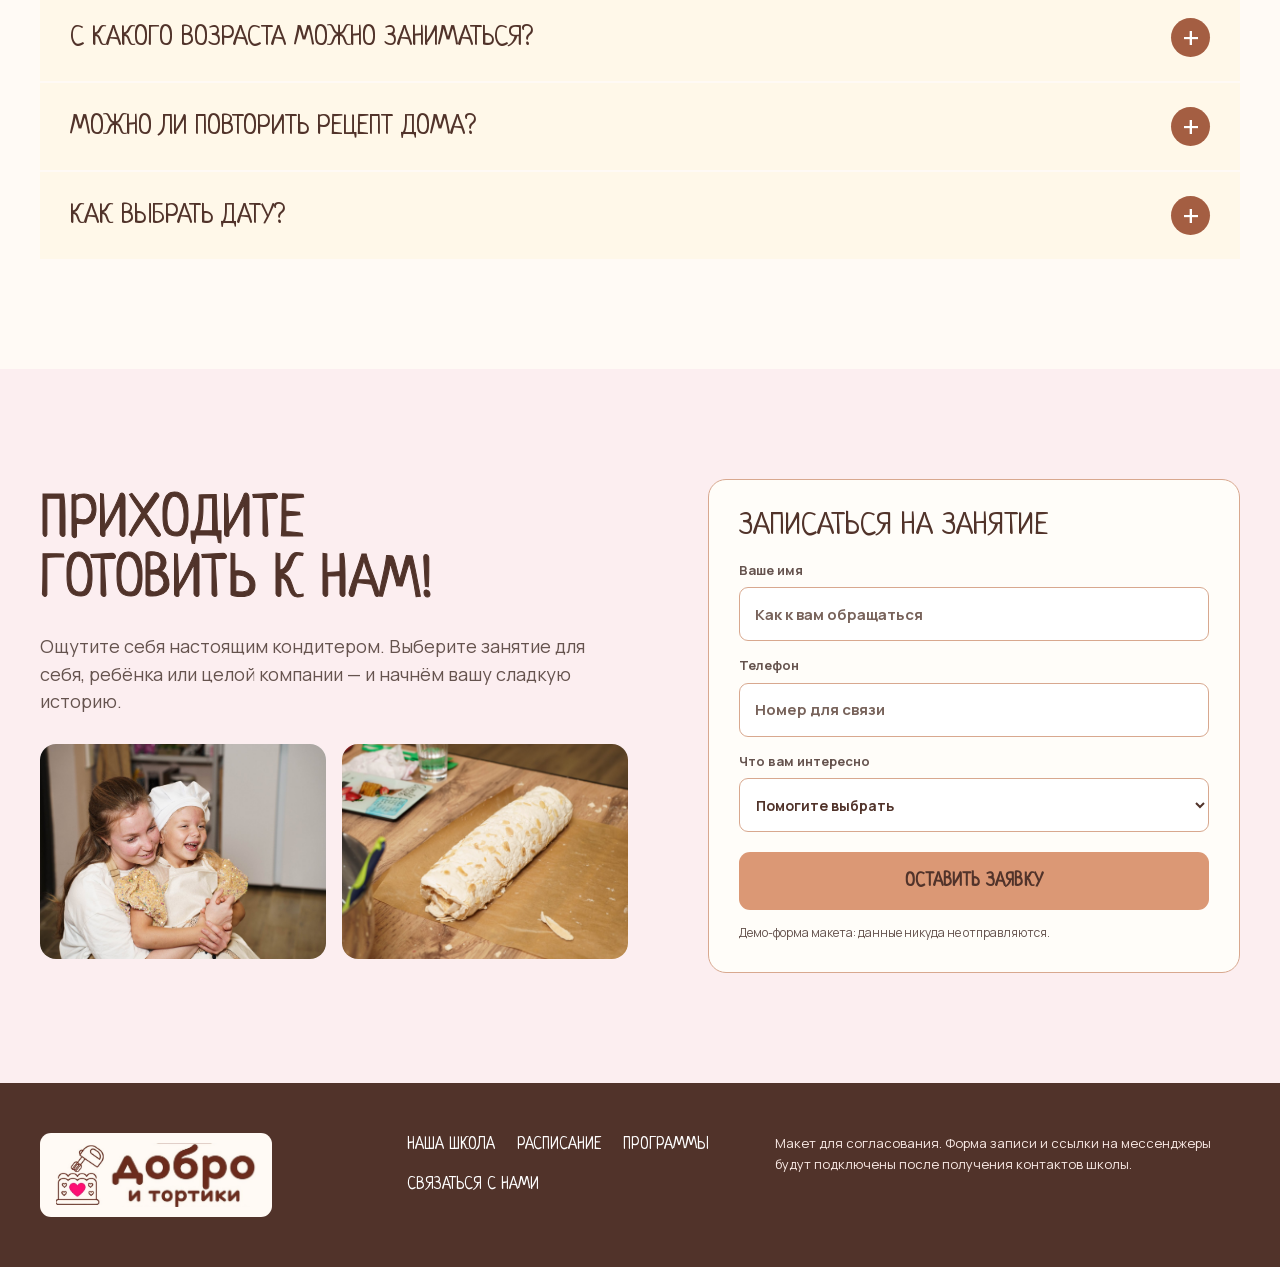
==== commit a7a3f182: "Align photo grids and restore original logo lettering" ====
--- a/index.html
+++ b/index.html
@@ -8,15 +8,15 @@
   <title>Добро и Тортики — детская кондитерская школа</title>
   <link rel="preload" href="assets/fonts/neucha-cyrillic.woff2" as="font" type="font/woff2" crossorigin>
   <link rel="preload" href="assets/fonts/manrope-cyrillic.woff2" as="font" type="font/woff2" crossorigin>
-  <link rel="stylesheet" href="styles.css?v=20260926h">
-  <script src="script.js?v=20260926h" defer></script>
+  <link rel="stylesheet" href="styles.css?v=20260926j">
+  <script src="script.js?v=20260926j" defer></script>
 </head>
 <body>
 <a class="skip-link" href="#main">К содержимому</a>  <header class="site-header" id="top">
     <div class="header-inner container">
       <a class="brand" href="#top" aria-label="Добро и Тортики — на главную">
-        <span class="brand-emblem"><img src="assets/client-logo.jpg" alt="" width="803" height="786"></span>
-        <span class="brand-wordmark">Добро<br><small>и тортики</small></span>
+        <span class="brand-emblem" aria-hidden="true"><img src="assets/client-logo.jpg" alt="" width="803" height="786"></span>
+        <span class="brand-wordmark" aria-hidden="true"><img src="assets/client-logo.jpg" alt="" width="803" height="786"></span>
       </a>
       <nav class="main-nav" id="main-nav" aria-label="Главное меню">
         <a href="#atmosphere">Наша школа</a>
@@ -199,7 +199,7 @@
 </div></section><section class="gallery section-pad" id="gallery" aria-labelledby="gallery-title"><div class="container">
 <h2 class="section-title center" id="gallery-title">Фото наших сладких занятий</h2>
 <div class="gallery-grid">
-<figure><img src="assets/photos/velvet-032.jpg" alt="Ягодный торт «Красный бархат»" loading="lazy" decoding="async" width="1200" height="1600"><figcaption>Торты с ягодами</figcaption></figure><figure><img src="assets/photos/gingerbread-117.jpg" alt="Участник с украшенным пряничным домиком" loading="lazy" decoding="async" width="1200" height="1600"><figcaption>Пряничные домики</figcaption></figure><figure><img src="assets/photos/meringue-027.jpg" alt="Ягодная начинка для меренгового рулета" loading="lazy" decoding="async" width="1067" height="1600"><figcaption>Меренговые рулеты</figcaption></figure><figure><img src="assets/photos/DSC08476.jpg" alt="Девочки с готовыми капкейками" loading="lazy" decoding="async" width="1600" height="1200"><figcaption>Капкейки</figcaption></figure><figure><img src="assets/photos/class-154.jpg" alt="Двое участников с готовыми тортами" loading="lazy" decoding="async" width="1600" height="1067"><figcaption>Первые большие торты</figcaption></figure><figure><img src="assets/photos/gingerbread-057.jpg" alt="Две участницы за кондитерским столом" loading="lazy" decoding="async" width="1600" height="1200"><figcaption>Время вместе</figcaption></figure><figure><img src="assets/photos/class-132.jpg" alt="Украшение торта кремом" loading="lazy" decoding="async" width="1067" height="1600"><figcaption>Красота в деталях</figcaption></figure><figure><img src="assets/photos/velvet-190.jpg" alt="Участницы показывают готовый торт" loading="lazy" decoding="async" width="960" height="1280"><figcaption>Радость от результата</figcaption></figure>
+<figure><img src="assets/photos/velvet-032.jpg" alt="Ягодный торт «Красный бархат»" loading="lazy" decoding="async" width="1200" height="1600"><figcaption>Торты с ягодами</figcaption></figure><figure><img src="assets/photos/gingerbread-117.jpg" alt="Участник с украшенным пряничным домиком" loading="lazy" decoding="async" width="1200" height="1600"><figcaption>Пряничные домики</figcaption></figure><figure><img src="assets/photos/meringue-027.jpg" alt="Ягодная начинка для меренгового рулета" loading="lazy" decoding="async" width="1067" height="1600"><figcaption>Меренговые рулеты</figcaption></figure><figure><img src="assets/photos/DSC08463.jpg" alt="Юные участницы украшают капкейки" loading="lazy" decoding="async" width="1600" height="1067"><figcaption>Капкейки</figcaption></figure><figure><img src="assets/photos/class-154.jpg" alt="Двое участников с готовыми тортами" loading="lazy" decoding="async" width="1600" height="1067"><figcaption>Первые большие торты</figcaption></figure><figure><img src="assets/photos/gingerbread-057.jpg" alt="Две участницы за кондитерским столом" loading="lazy" decoding="async" width="1600" height="1200"><figcaption>Время вместе</figcaption></figure><figure><img src="assets/photos/class-132.jpg" alt="Украшение торта кремом" loading="lazy" decoding="async" width="1067" height="1600"><figcaption>Красота в деталях</figcaption></figure><figure><img src="assets/photos/velvet-190.jpg" alt="Участницы показывают готовый торт" loading="lazy" decoding="async" width="960" height="1280"><figcaption>Радость от результата</figcaption></figure>
 </div>
 </div></section><section class="reviews section-pad" id="reviews" aria-labelledby="reviews-title"><div class="container">
 <h2 class="section-title center" id="reviews-title">Отзывы наших гостей</h2>
@@ -254,7 +254,8 @@
 <p class="form-result" role="status" aria-live="polite"></p>
 </form>
 </div></section></main><footer class="site-footer"><div class="container footer-grid">
-<a href="index.html#top" class="footer-brand">Добро и Тортики</a><div class="footer-links">
+<a href="index.html#top" class="brand footer-brand" aria-label="Добро и Тортики — на главную"><span class="brand-emblem" aria-hidden="true"><img src="assets/client-logo.jpg" alt="" width="803" height="786"></span>
+        <span class="brand-wordmark" aria-hidden="true"><img src="assets/client-logo.jpg" alt="" width="803" height="786"></span></a><div class="footer-links">
 <a href="index.html#atmosphere">Наша школа</a><a href="index.html#schedule">Расписание</a><a href="index.html#formats">Программы</a><a href="index.html#contact">Связаться с нами</a>
 </div>
 <p>Макет для согласования. Форма записи и ссылки на мессенджеры будут подключены после получения контактов школы.</p>
--- a/styles.css
+++ b/styles.css
@@ -24,10 +24,10 @@
 .site-header{position:sticky;top:0;z-index:80;padding:8px 0 0;background:var(--cream)}
 .header-inner{height:78px;padding:6px 11px 6px 18px;display:flex;align-items:center;gap:18px;border:1px solid var(--line);border-radius:11px;background:#fffbf5}
 .brand{display:flex;align-items:center;gap:7px;flex:none;min-width:220px}
-.brand-emblem{position:relative;display:block;width:60px;height:60px;overflow:hidden;flex:none}
-.brand-emblem img{position:absolute;width:145px;max-width:none;left:-49px;top:-8px;mix-blend-mode:multiply}
-.brand-wordmark{font-weight:800;font-size:18px;line-height:.87;letter-spacing:.01em;text-transform:uppercase;color:#66372c}
-.brand-wordmark small{font-size:15px;font-weight:800}
+.brand-emblem{position:relative;display:block;width:48px;aspect-ratio:268/332;overflow:hidden;flex:none}
+.brand-emblem img{position:absolute;width:299.6269%;max-width:none;height:auto;left:-107.4627%;top:-13.8554%;mix-blend-mode:multiply}
+.brand-wordmark{position:relative;display:block;width:145px;aspect-ratio:610/269;overflow:hidden;flex:none}
+.brand-wordmark img{position:absolute;width:131.6393%;max-width:none;height:auto;left:-16.3934%;top:-141.2639%;mix-blend-mode:multiply}
 .main-nav{display:flex;align-items:center;justify-content:center;gap:26px;flex:1;white-space:nowrap}
 .main-nav a,.header-secondary,.header-action{font-family:var(--font-display);font-size:17px;font-weight:700;text-transform:uppercase;white-space:nowrap}
 .main-nav a{transition:color .22s ease}
@@ -138,7 +138,7 @@
 .form-result:empty{display:none}
 .site-footer{background:var(--ink);color:#fff;padding:50px 0}
 .footer-grid{display:grid;grid-template-columns:1fr 1fr 1.4fr;gap:35px;align-items:start}
-.footer-brand{font-family:var(--font-display);font-size:30px;text-transform:uppercase}
+.footer-brand{width:max-content;min-width:0;padding:10px 16px;background:var(--cream);border-radius:11px}
 .footer-links{display:flex;flex-wrap:wrap;gap:14px 22px;font-family:var(--font-display);font-size:17px;text-transform:uppercase}
 .footer-grid p{max-width:440px;font-size:13px;line-height:1.6;color:#f9eae5}
 .floating-booking{position:fixed;right:24px;bottom:22px;z-index:60;display:grid;place-items:center;width:103px;height:103px;padding:18px;border:2px solid #f4cad0;border-radius:50%;background:var(--warm);color:var(--ink);font-family:var(--font-display);font-size:20px;text-align:center;line-height:1.05;box-shadow:0 9px 20px rgba(91,58,48,.09);transition:transform .2s ease,background .2s ease}
@@ -154,7 +154,7 @@
 .motion-ready [data-reveal="image"].is-visible{clip-path:inset(0)}
 @media (max-width:1200px){.container{width:min(100% - 48px,1320px)}.main-nav{gap:17px}.main-nav a{font-size:15px}.header-secondary{display:none}.hero{grid-template-columns:.9fr 1.1fr;gap:20px}.hero h1{font-size:clamp(47px,5vw,63px)}.fact{padding:10px;font-size:12px}.mosaic-note{font-size:14px;padding:12px}.format-card>img{height:210px}.format-content h3{font-size:17px}.atmo-note p{font-size:14px}}
 @media (max-width:930px){.main-nav{display:none;position:absolute;top:calc(100% + 3px);left:24px;right:24px;padding:15px 22px;border:1px solid var(--line);border-radius:12px;background:var(--paper);box-shadow:0 18px 30px rgba(91,58,48,.12);flex-direction:column;align-items:stretch;gap:0}.main-nav.is-open{display:flex}.main-nav a{padding:11px 0;border-bottom:1px solid #ead8cf}.main-nav a:last-child{border-bottom:0}.header-action{margin-left:auto}.menu-toggle{display:flex;flex-direction:column;align-items:center;justify-content:center;gap:5px;width:50px;height:50px;flex:none;border:1.5px solid var(--ink);border-radius:50%;background:transparent;color:var(--ink);cursor:pointer}.menu-toggle span{width:22px;height:2px;background:currentColor;border-radius:2px;transition:transform .2s ease,opacity .2s ease}.menu-toggle[aria-expanded="true"] span:first-child{transform:translateY(7px) rotate(45deg)}.menu-toggle[aria-expanded="true"] span:nth-child(2){opacity:0}.menu-toggle[aria-expanded="true"] span:last-child{transform:translateY(-7px) rotate(-45deg)}.hero{grid-template-columns:1fr;gap:35px;min-height:0}.hero-copy{max-width:720px}.hero-mosaic{max-width:850px}.benefit-grid{grid-template-columns:repeat(2,minmax(0,1fr))}.process-grid{grid-template-columns:repeat(2,minmax(0,1fr))}.process-step:nth-child(3)::before{display:block}.process-step:nth-child(even)::before{display:none}.format-grid{grid-template-columns:repeat(2,minmax(0,1fr))}.format-card>img{height:260px}.format-content h3{font-size:21px}.atmosphere-grid{grid-template-columns:repeat(2,minmax(0,1fr));grid-auto-rows:220px;grid-template-rows:none}.atmo-tile{grid-area:auto;grid-column:auto;grid-row:auto}.gallery-strip{grid-template-columns:repeat(5,230px);overflow-x:auto;scroll-snap-type:x mandatory}.gallery-strip img{scroll-snap-align:start}.reviews-grid{gap:12px}.review-card{padding:20px}.contact-grid{gap:32px}}
-@media (max-width:600px){html{scroll-padding-top:82px}.container{width:calc(100% - 34px)}.site-header{padding-top:7px}.header-inner{height:66px;padding:5px 7px 5px 8px;gap:8px}.brand{min-width:0;gap:1px}.brand-emblem{width:48px;height:50px}.brand-emblem img{width:120px;left:-40px;top:-7px}.brand-wordmark{font-size:15px}.brand-wordmark small{font-size:12px}.header-action{min-height:42px;padding:0 10px;font-size:14px}.menu-toggle{width:42px;height:42px}.main-nav{left:17px;right:17px}.section-pad{padding:72px 0}.section-title{font-size:clamp(42px,10.5vw,59px)}.section-title.center{margin-bottom:32px}.hero{padding:35px 0 65px;gap:27px}.hero h1{font-size:clamp(43px,10.5vw,61px);line-height:1.03;margin-bottom:19px}.hero-lead{font-size:15px;margin-bottom:20px}.hero-facts{gap:8px}.fact{gap:5px;min-height:76px;padding:9px 8px;font-size:11px}.fact-icon{width:25px;height:25px}.fact-icon svg{width:23px;height:23px}.hero-actions{gap:9px}.hero-actions .button{min-height:54px;padding:8px;font-size:14px}.hero-mosaic{grid-template-columns:repeat(2,minmax(0,1fr));grid-template-rows:repeat(4,140px);gap:9px}.mosaic-photo,.mosaic-note{border-radius:14px}.mosaic-one{grid-column:1;grid-row:1/3}.mosaic-two{grid-column:2;grid-row:1}.mosaic-three{grid-column:2;grid-row:2}.mosaic-four{grid-column:1;grid-row:3/5}.mosaic-five{grid-column:2;grid-row:3}.mosaic-note{grid-column:2;grid-row:4;display:flex;flex-direction:column;align-items:flex-start;justify-content:center;padding:11px;font-size:14px;line-height:1.15}.mosaic-note span{white-space:normal}.mosaic-six{display:none}.benefit-grid{grid-auto-rows:160px;gap:9px}.benefit-card{height:130px;padding:8px;gap:5px}.benefit-card span{font-size:17px}.benefit-card p{font-size:12px}.benefit-photo{border-radius:12px}.process-grid{grid-template-columns:1fr;gap:25px}.process-step{min-height:0;padding-left:0;padding-bottom:8px}.process-step::before,.process-step:nth-child(3)::before{display:none}.process-step h3{margin:12px 0 5px;font-size:25px}.process-step p{font-size:14px}.step-number{width:37px;height:37px;font-size:20px}.format-grid{grid-template-columns:1fr;gap:16px}.format-card>img{height:250px}.format-content{padding:17px}.format-content h3{min-height:0;margin-bottom:18px;font-size:21px}.all-formats,.atmosphere-action{width:100%;min-width:0}.atmosphere-grid{grid-auto-rows:160px;gap:9px}.atmo-tile{border-radius:12px}.atmo-note{gap:7px;padding:8px}.atmo-note img{width:35px;height:35px}.atmo-note p{font-size:12px;line-height:1.3}.gallery{padding-bottom:55px}.gallery-strip{height:230px;grid-template-columns:repeat(5,190px);gap:6px}.image-disclaimer{width:calc(100% - 34px);font-size:12px;text-align:left}.reviews-grid{grid-template-columns:1fr;gap:13px}.review-card{min-height:160px}.review-card strong{margin:5px 0 8px;font-size:23px}.review-card p{font-size:14px}.reviews-note{font-size:12px}.faq-list summary{min-height:77px;font-size:22px}.faq-list details{padding:0 14px}.faq-list summary span{width:34px;height:34px;font-size:25px}.faq-list details p{padding-right:30px;font-size:14px}.contact-grid{grid-template-columns:1fr;gap:25px}.contact-copy p{font-size:15px}.contact-copy img{width:150px;margin-top:18px}.contact-form{padding:20px}.footer-grid{grid-template-columns:1fr;gap:20px}.floating-booking{width:73px;height:73px;right:10px;bottom:11px;padding:10px;font-size:14px}.motion-ready [data-reveal="left"],.motion-ready [data-reveal="right"]{--reveal-x:0px;--reveal-y:22px}}
+@media (max-width:600px){html{scroll-padding-top:82px}.container{width:calc(100% - 34px)}.site-header{padding-top:7px}.header-inner{height:66px;padding:5px 7px 5px 8px;gap:8px}.brand{min-width:0;gap:2px}.brand-emblem{width:36px}.brand-wordmark{width:108px}.header-action{min-height:42px;padding:0 10px;font-size:14px}.menu-toggle{width:42px;height:42px}.main-nav{left:17px;right:17px}.section-pad{padding:72px 0}.section-title{font-size:clamp(42px,10.5vw,59px)}.section-title.center{margin-bottom:32px}.hero{padding:35px 0 65px;gap:27px}.hero h1{font-size:clamp(43px,10.5vw,61px);line-height:1.03;margin-bottom:19px}.hero-lead{font-size:15px;margin-bottom:20px}.hero-facts{gap:8px}.fact{gap:5px;min-height:76px;padding:9px 8px;font-size:11px}.fact-icon{width:25px;height:25px}.fact-icon svg{width:23px;height:23px}.hero-actions{gap:9px}.hero-actions .button{min-height:54px;padding:8px;font-size:14px}.hero-mosaic{grid-template-columns:repeat(2,minmax(0,1fr));grid-template-rows:repeat(4,140px);gap:9px}.mosaic-photo,.mosaic-note{border-radius:14px}.mosaic-one{grid-column:1;grid-row:1/3}.mosaic-two{grid-column:2;grid-row:1}.mosaic-three{grid-column:2;grid-row:2}.mosaic-four{grid-column:1;grid-row:3/5}.mosaic-five{grid-column:2;grid-row:3}.mosaic-note{grid-column:2;grid-row:4;display:flex;flex-direction:column;align-items:flex-start;justify-content:center;padding:11px;font-size:14px;line-height:1.15}.mosaic-note span{white-space:normal}.mosaic-six{display:none}.benefit-grid{grid-auto-rows:160px;gap:9px}.benefit-card{height:130px;padding:8px;gap:5px}.benefit-card span{font-size:17px}.benefit-card p{font-size:12px}.benefit-photo{border-radius:12px}.process-grid{grid-template-columns:1fr;gap:25px}.process-step{min-height:0;padding-left:0;padding-bottom:8px}.process-step::before,.process-step:nth-child(3)::before{display:none}.process-step h3{margin:12px 0 5px;font-size:25px}.process-step p{font-size:14px}.step-number{width:37px;height:37px;font-size:20px}.format-grid{grid-template-columns:1fr;gap:16px}.format-card>img{height:250px}.format-content{padding:17px}.format-content h3{min-height:0;margin-bottom:18px;font-size:21px}.all-formats,.atmosphere-action{width:100%;min-width:0}.atmosphere-grid{grid-auto-rows:160px;gap:9px}.atmo-tile{border-radius:12px}.atmo-note{gap:7px;padding:8px}.atmo-note img{width:35px;height:35px}.atmo-note p{font-size:12px;line-height:1.3}.gallery{padding-bottom:55px}.gallery-strip{height:230px;grid-template-columns:repeat(5,190px);gap:6px}.image-disclaimer{width:calc(100% - 34px);font-size:12px;text-align:left}.reviews-grid{grid-template-columns:1fr;gap:13px}.review-card{min-height:160px}.review-card strong{margin:5px 0 8px;font-size:23px}.review-card p{font-size:14px}.reviews-note{font-size:12px}.faq-list summary{min-height:77px;font-size:22px}.faq-list details{padding:0 14px}.faq-list summary span{width:34px;height:34px;font-size:25px}.faq-list details p{padding-right:30px;font-size:14px}.contact-grid{grid-template-columns:1fr;gap:25px}.contact-copy p{font-size:15px}.contact-copy img{width:150px;margin-top:18px}.contact-form{padding:20px}.footer-grid{grid-template-columns:1fr;gap:20px}.floating-booking{width:73px;height:73px;right:10px;bottom:11px;padding:10px;font-size:14px}.motion-ready [data-reveal="left"],.motion-ready [data-reveal="right"]{--reveal-x:0px;--reveal-y:22px}}
 @media (max-width:600px){
   .hero-mosaic{grid-template-rows:repeat(4,140px) 64px}
   .mosaic-note{grid-column:1/3;grid-row:5;flex-direction:row;align-items:center;justify-content:space-between;padding:10px 15px;font-size:19px}
@@ -301,10 +301,22 @@
 .format-card:nth-child(4)>img{object-position:center 50%}
 .format-card:nth-child(6)>img{object-position:center 47%}
 .teacher-photo img{max-height:none}
-.gallery-grid,.school-photos,.service-photos{align-items:start}
-.gallery-grid img,.school-photos img,.service-photos img{height:auto;object-fit:contain}
-.service-hero-photo img{width:100%;height:auto;max-height:none;object-fit:contain;margin-inline:auto}
-.service-hero-photo img[src$="meringue-033.jpg"],.service-hero-photo img[src$="gingerbread-139.jpg"],.service-hero-photo img[src$="velvet-032.jpg"]{max-width:420px}
+/* A consistent frame keeps every row aligned, regardless of source dimensions. */
+.gallery-grid img{height:auto;aspect-ratio:1;object-fit:cover}
+.school-photos img,.service-photos img{height:auto;aspect-ratio:4/3;object-fit:cover}
+.service-hero-photo img{width:100%;height:auto;aspect-ratio:3/2;object-fit:cover}
+.gallery-grid figure:nth-child(1) img{object-position:center 62%}
+.gallery-grid figure:nth-child(2) img{object-position:center 30%}
+.gallery-grid figure:nth-child(3) img{object-position:center 68%}
+.gallery-grid figure:nth-child(7) img{object-position:center 72%}
+.gallery-grid figure:nth-child(8) img{object-position:center 70%}
+.service-photos img[src$="gingerbread-117.jpg"],.service-photos img[src$="gingerbread-139.jpg"]{object-position:center 40%}
+.service-photos img[src$="class-136.jpg"],.service-photos img[src$="class-132.jpg"]{object-position:center 60%}
+.service-photos img[src$="class-102.jpg"]{object-position:center 47%}
+.service-photos img[src$="meringue-010.jpg"]{object-position:center 28%}
+.service-photos img[src$="meringue-036.jpg"]{object-position:center 60%}
+.service-photos img[src$="velvet-139.jpg"]{object-position:center 53%}
+.service-hero-photo img[src$="velvet-032.jpg"]{object-position:center 62%}
 .contact-copy .contact-photos img:last-child{object-position:center 55%}
 .contact-form,.contact-form input,.contact-form select{min-width:0}
 .floating-booking[hidden]{display:none}
@@ -318,6 +330,8 @@
   .mosaic-six img{object-position:center 25%}
   .benefit-item>img{height:180px}
   .teacher-photo img{max-height:none}
-  .service-hero-photo img{max-height:none}
+  .school-photos{grid-template-columns:1fr}
 }
 .school-video video{color:var(--white)}
+
+@media (max-width:360px){.brand-emblem{width:32px}.brand-wordmark{width:88px}}
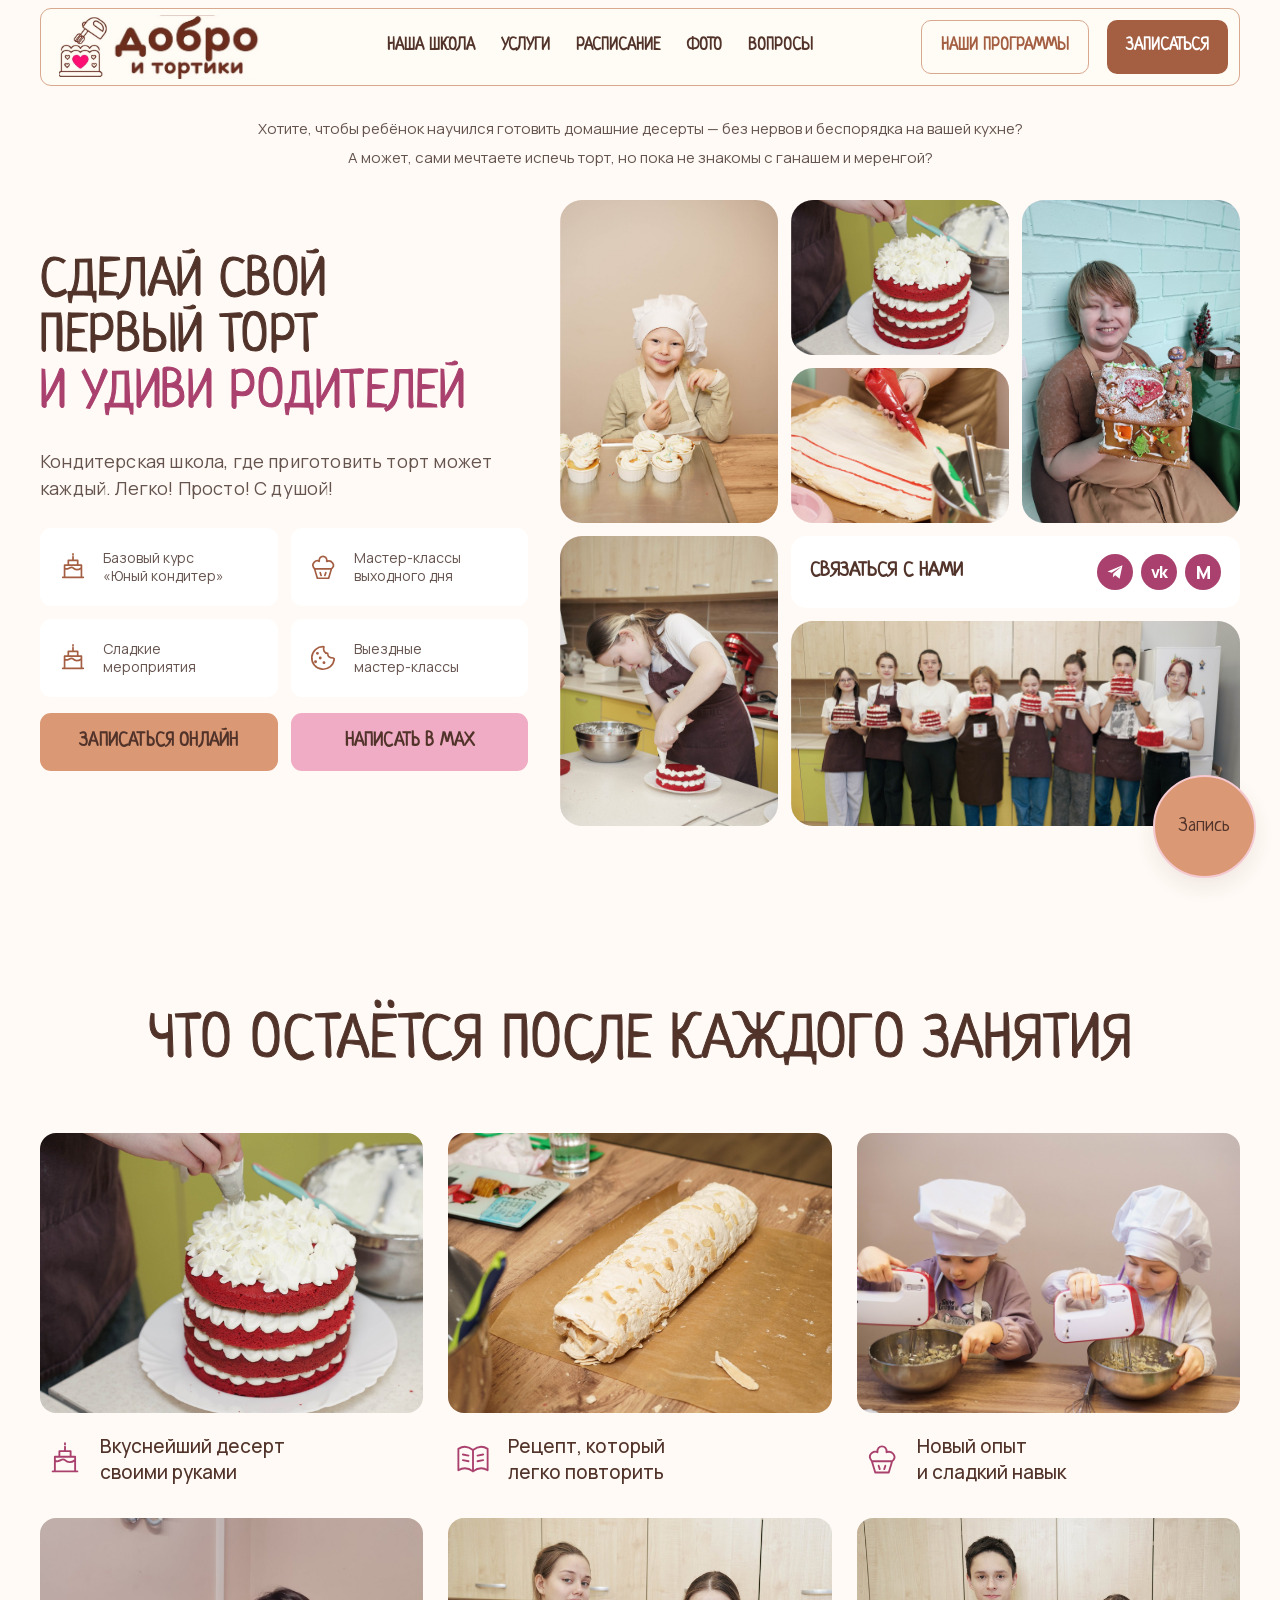
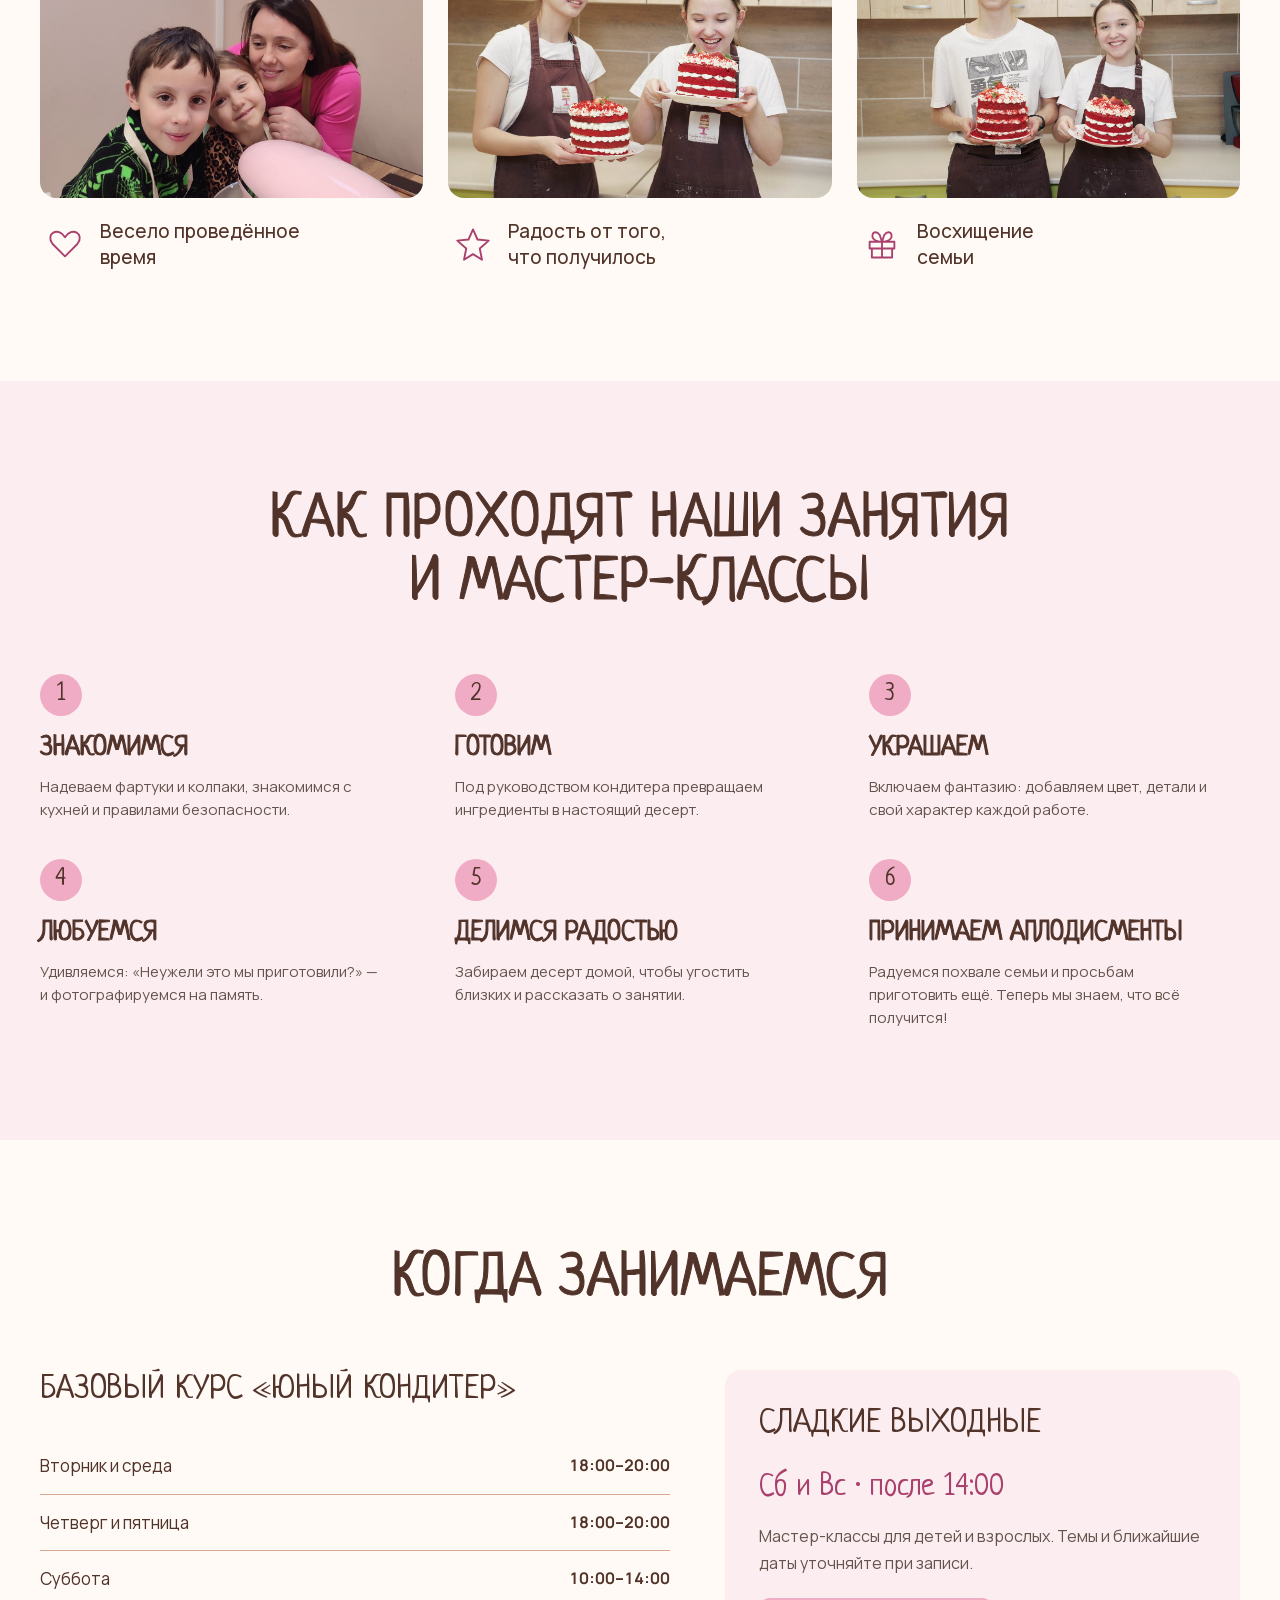
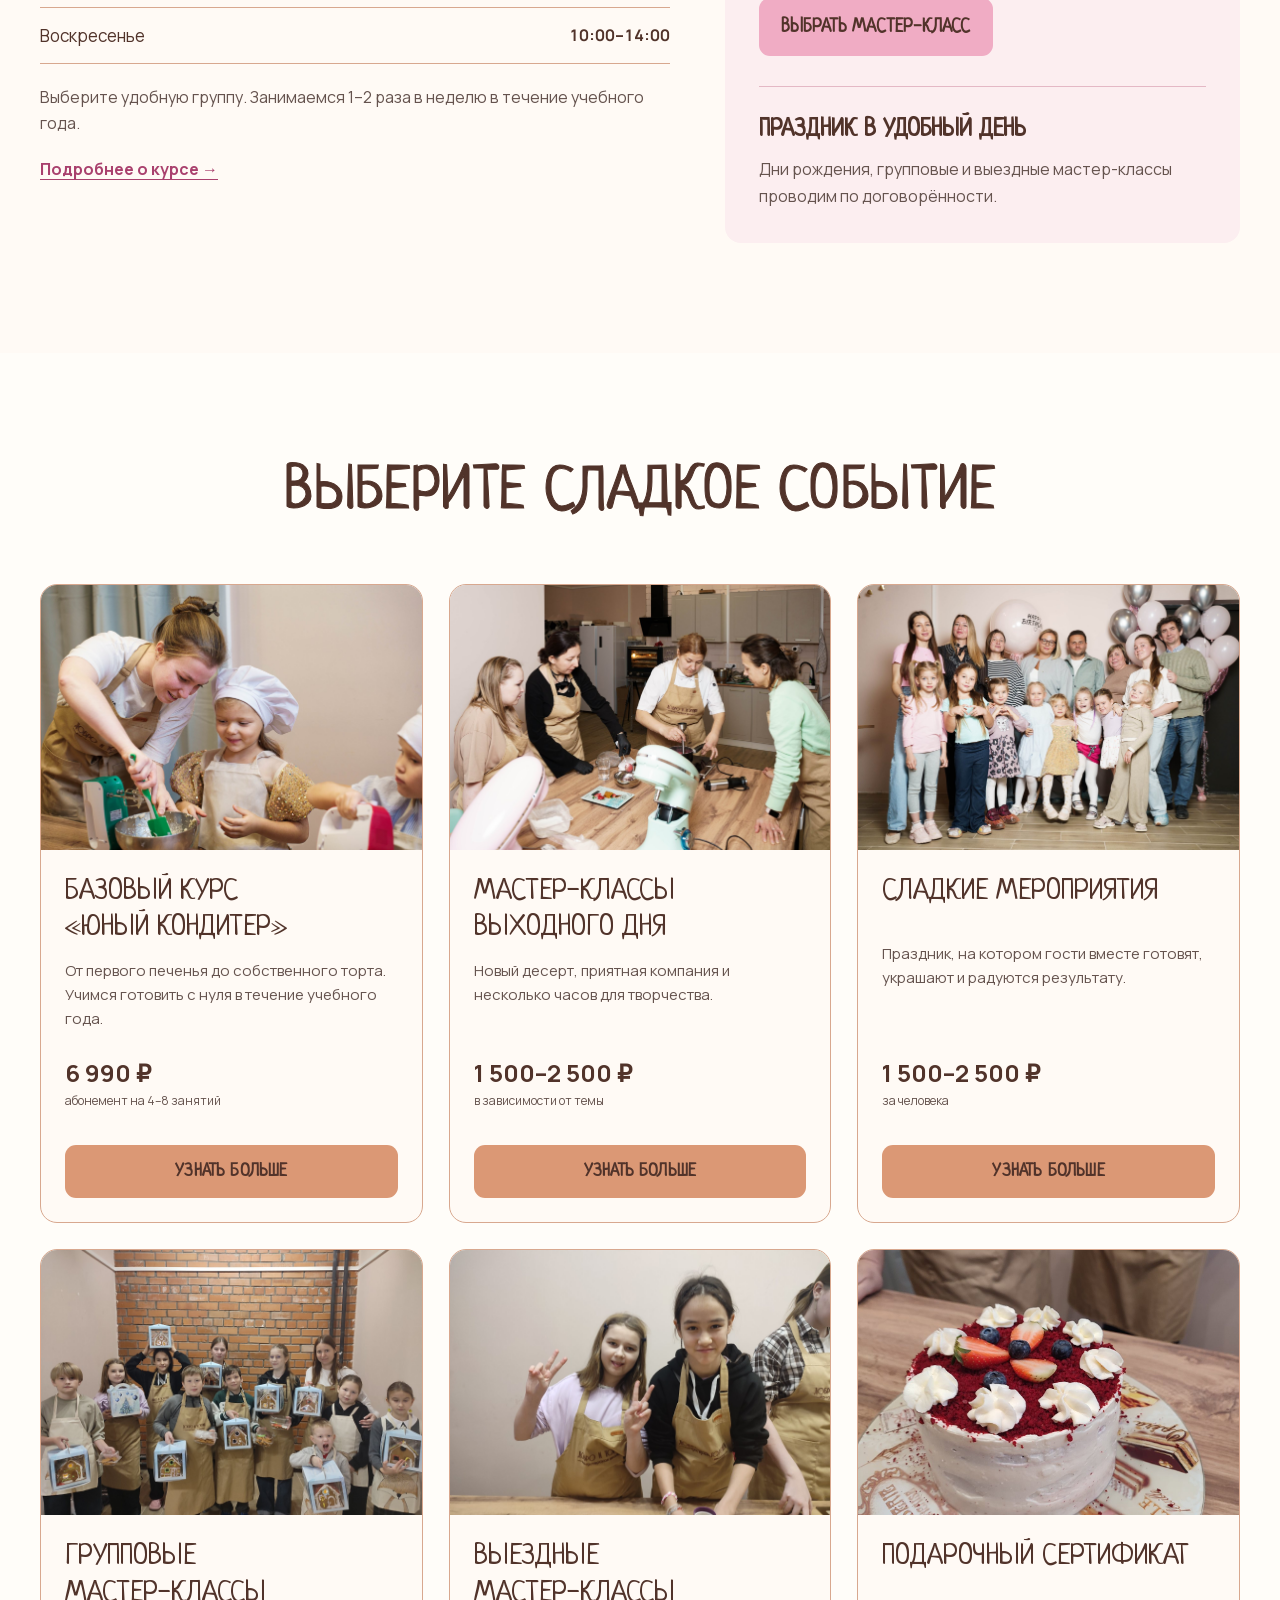
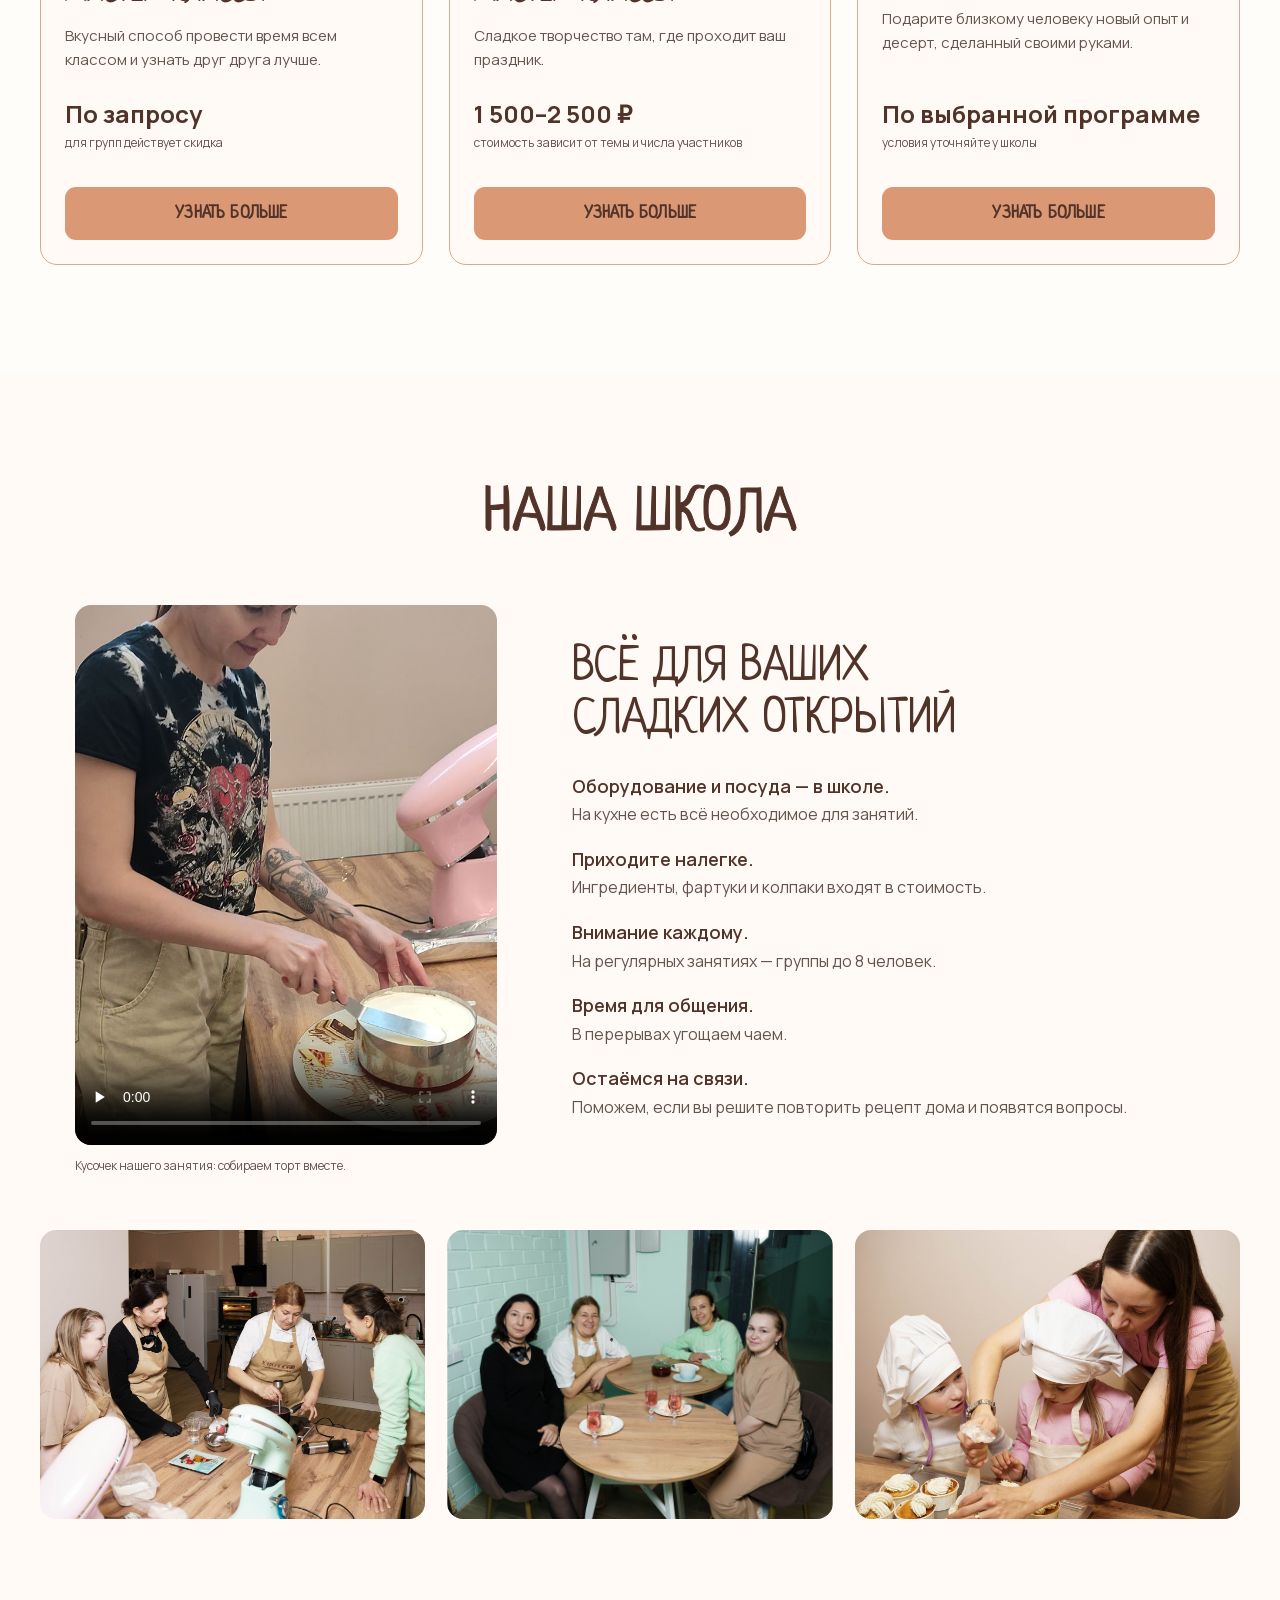
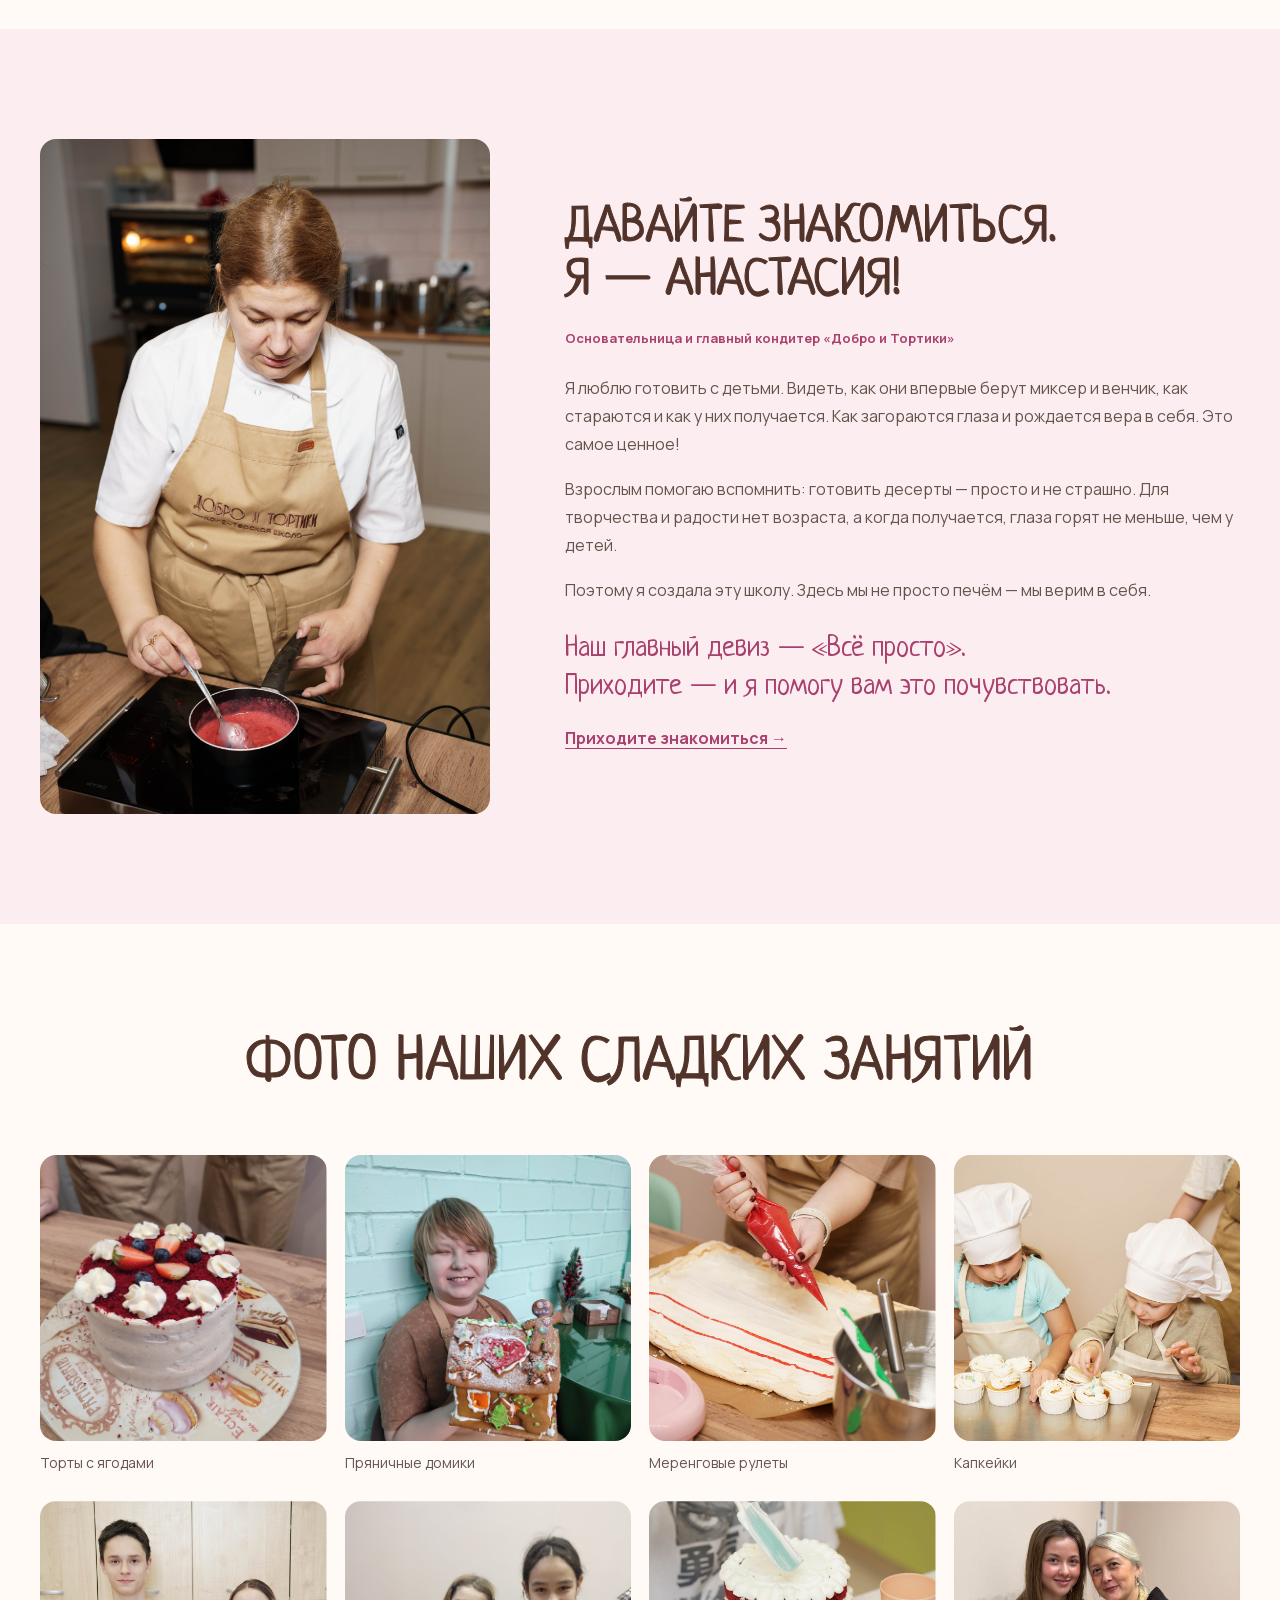
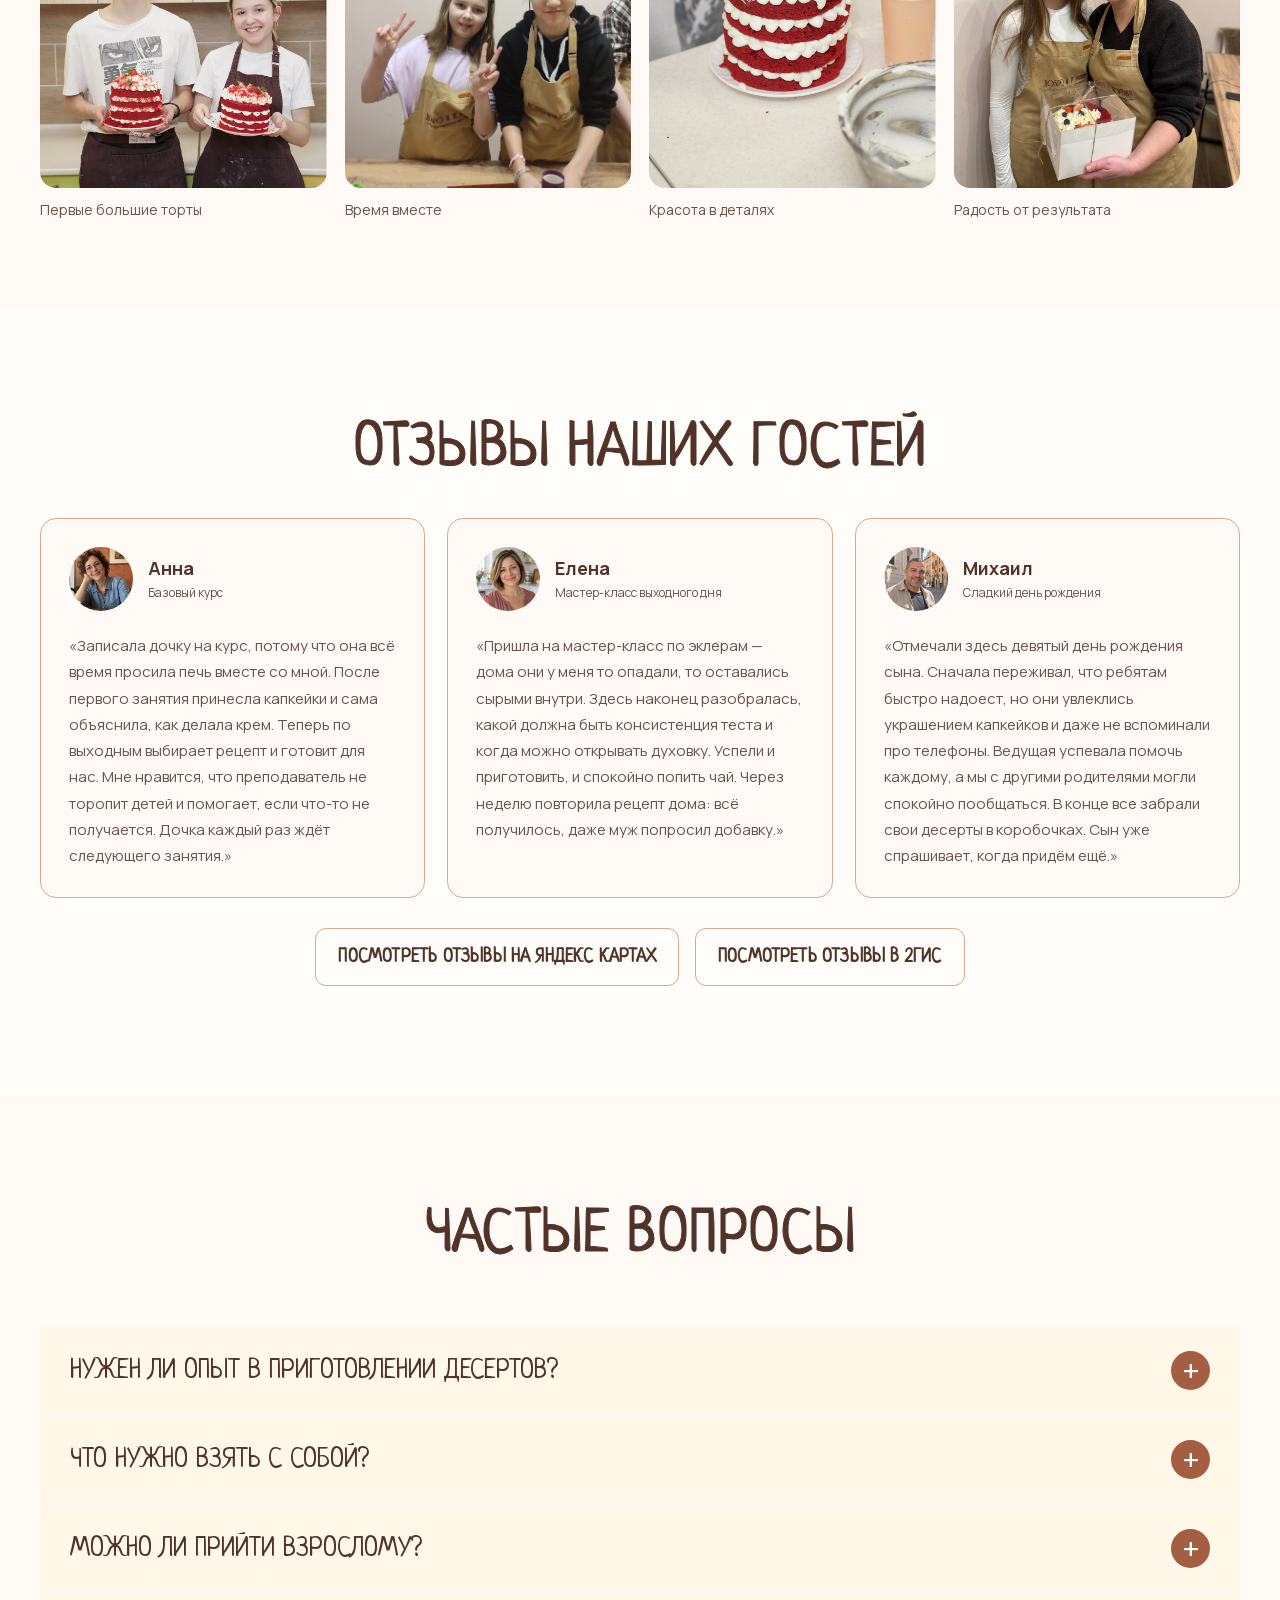
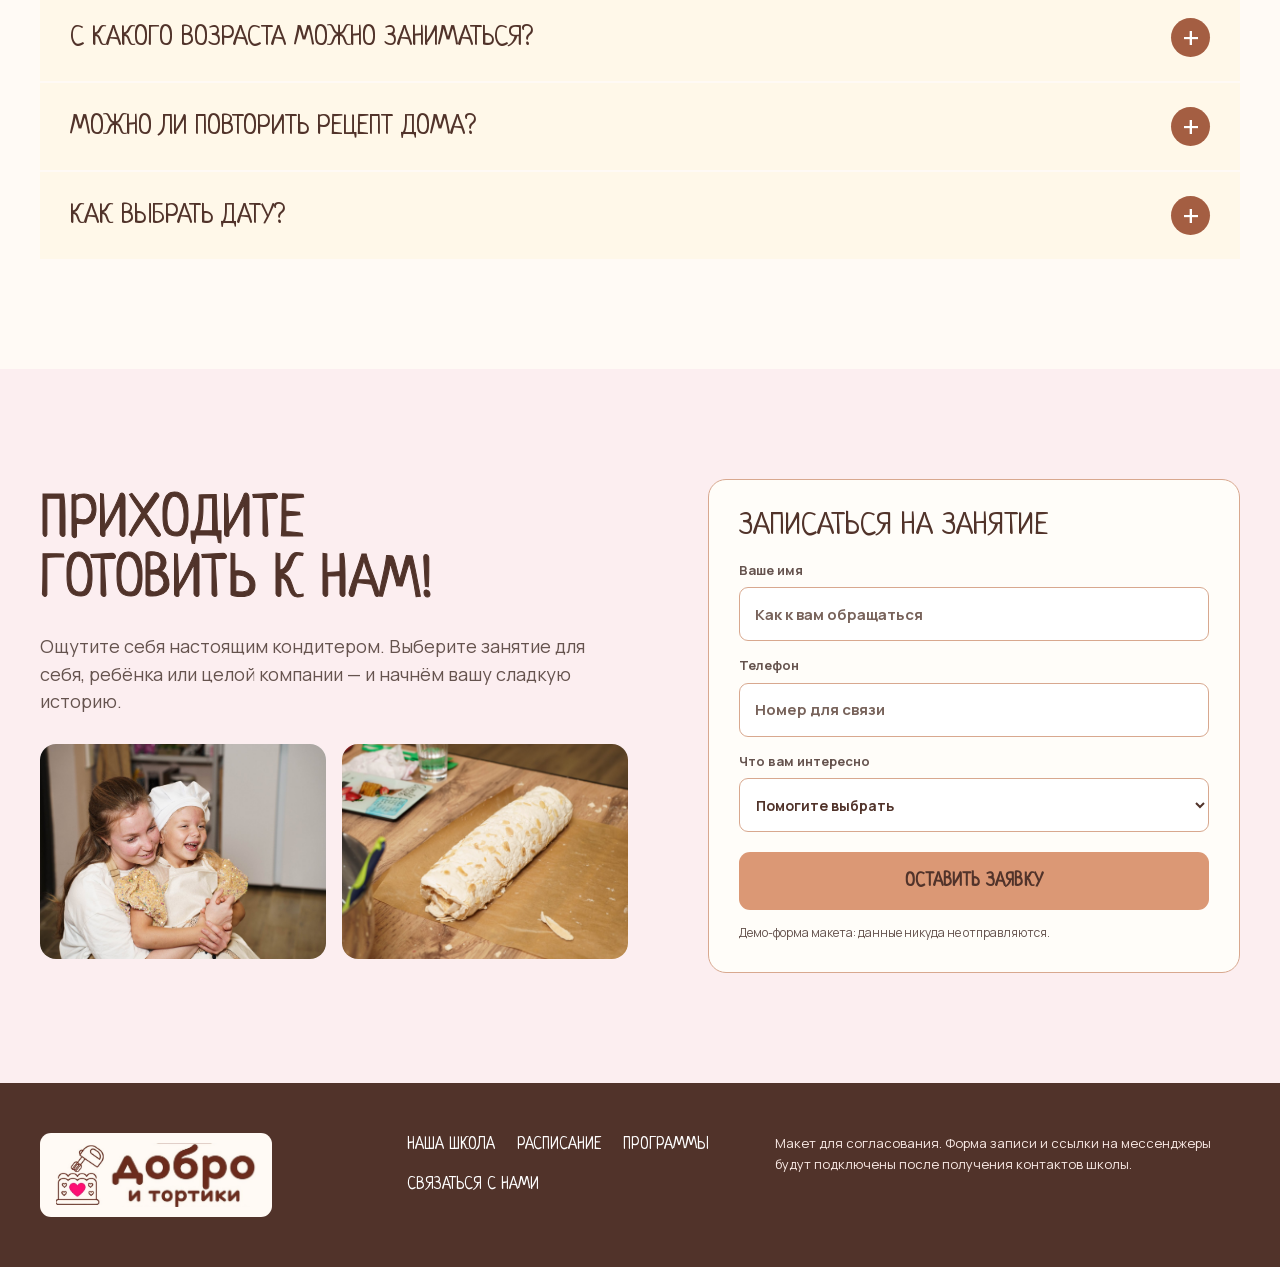
==== commit 5d415666: "Clarify buttons for viewing reviews on maps" ====
--- a/index.html
+++ b/index.html
@@ -227,7 +227,7 @@
 <p>«Отмечали здесь девятый день рождения сына. Сначала переживал, что ребятам быстро надоест, но они увлеклись украшением капкейков и даже не вспоминали про телефоны. Ведущая успевала помочь каждому, а мы с другими родителями могли спокойно пообщаться. В конце все забрали свои десерты в коробочках. Сын уже спрашивает, когда придём ещё.»</p></article>
 </div>
 <div class="review-actions">
-<button type="button" class="button button-outline" data-demo-contact="Яндекс Карты">Оставить отзыв на Яндексе</button><button type="button" class="button button-outline" data-demo-contact="2ГИС">Оставить отзыв в 2ГИС</button>
+<button type="button" class="button button-outline" data-demo-contact="Яндекс Карты">Посмотреть отзывы на Яндекс Картах</button><button type="button" class="button button-outline" data-demo-contact="2ГИС">Посмотреть отзывы в 2ГИС</button>
 </div>
 </div></section><section class="questions section-pad" id="questions" aria-labelledby="questions-title"><div class="container">
 <h2 class="section-title center" id="questions-title">Частые вопросы</h2>
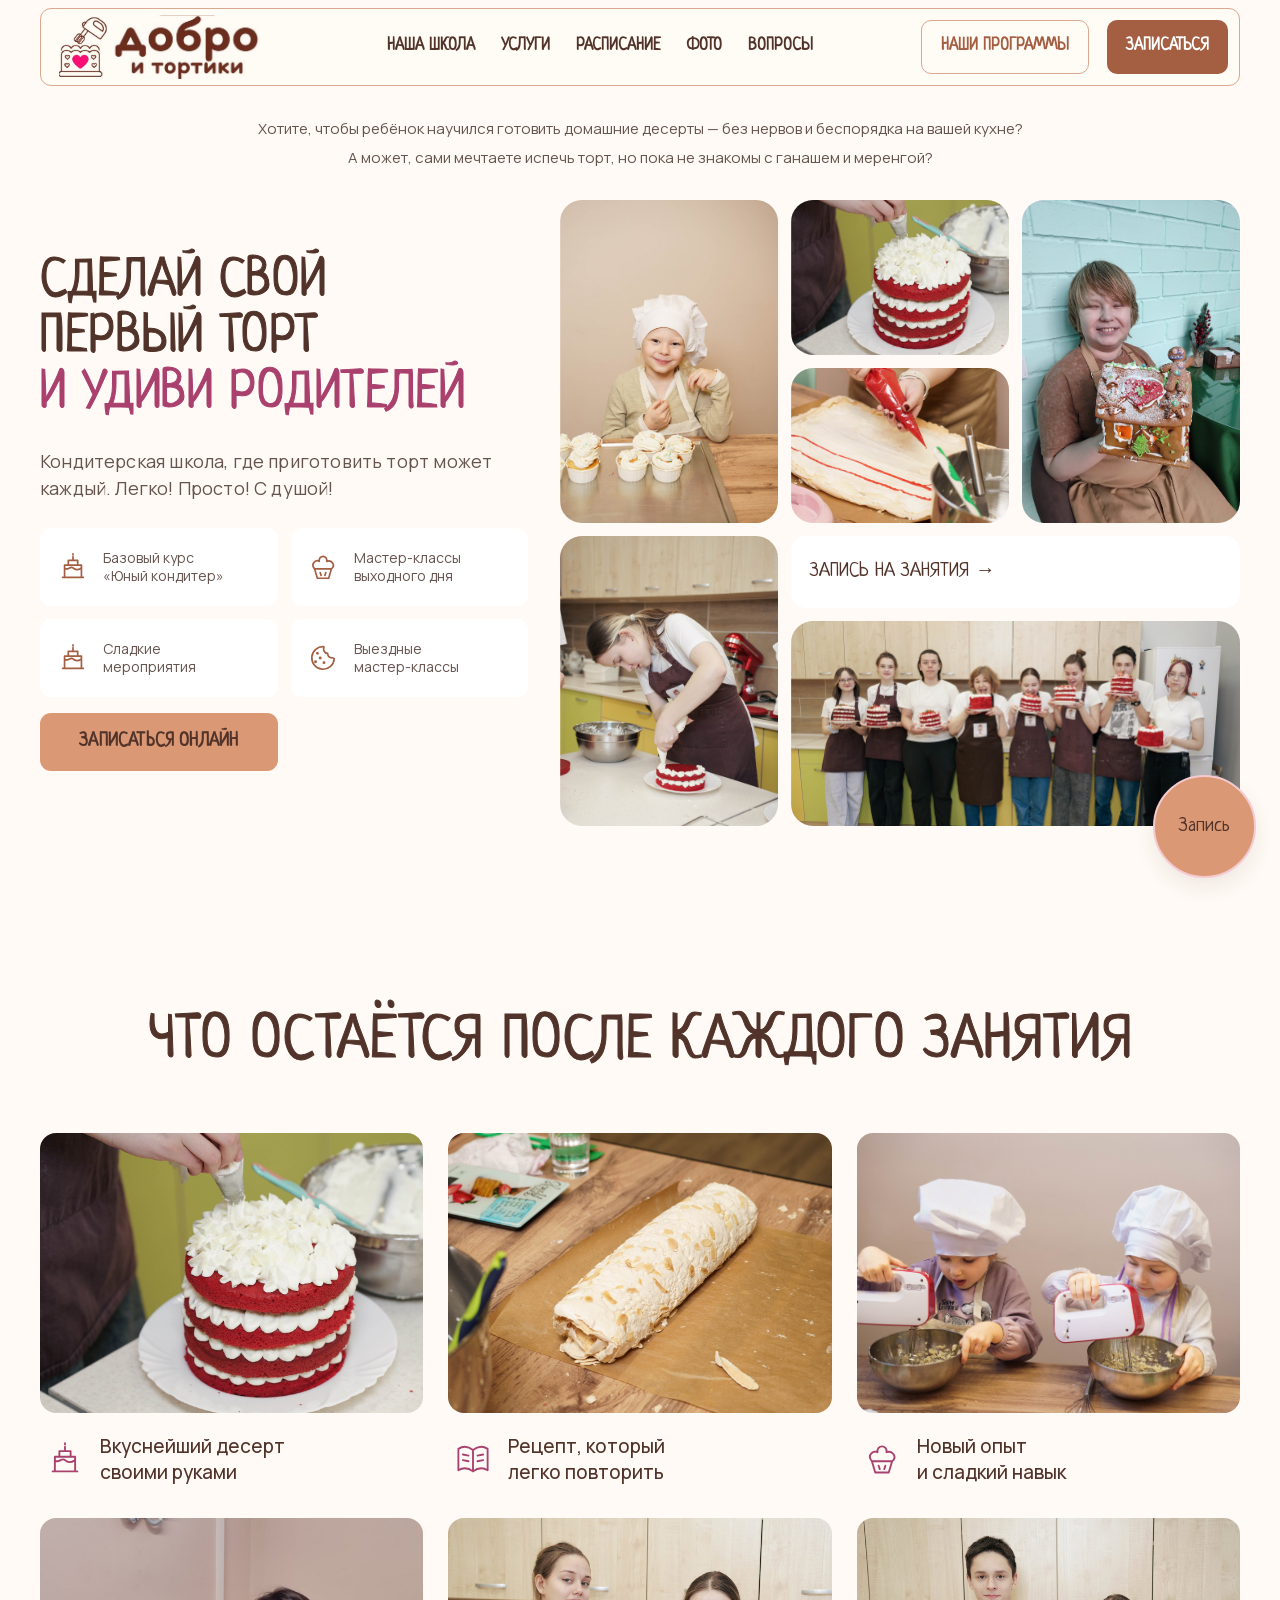
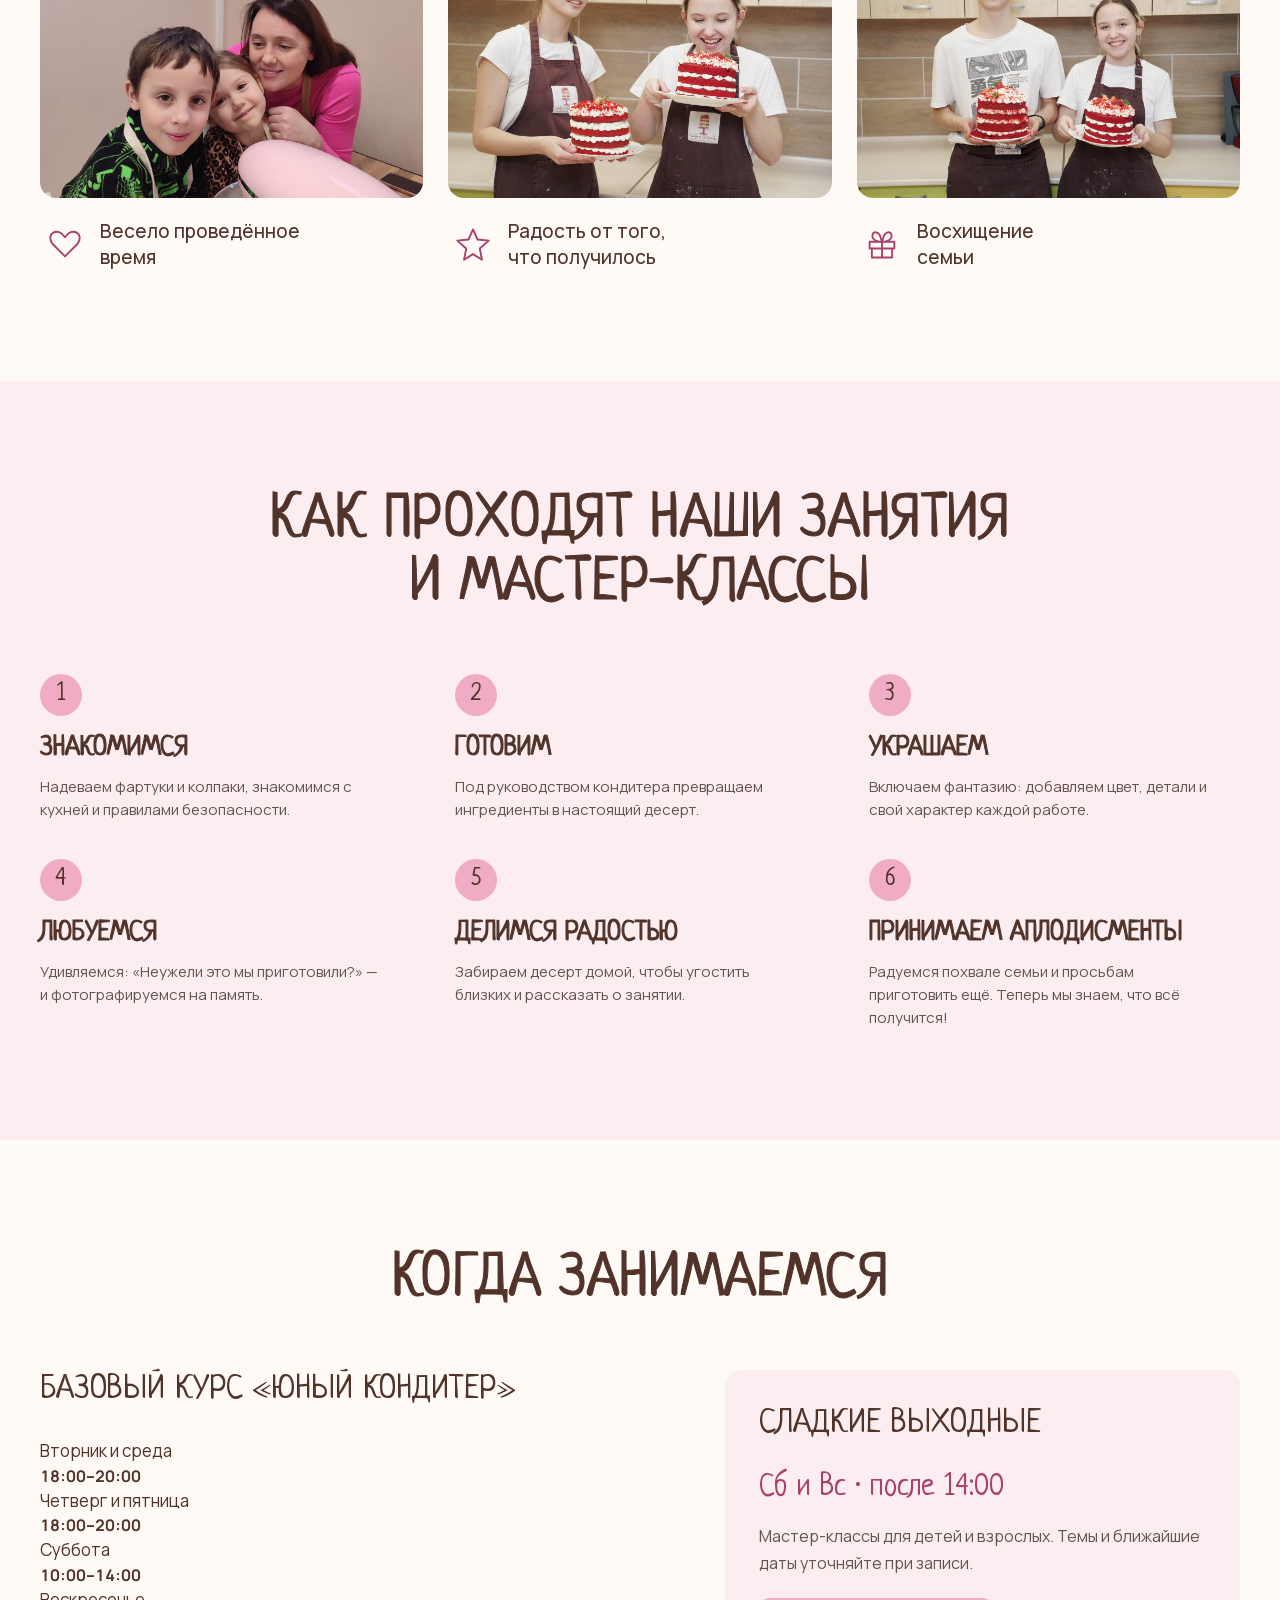
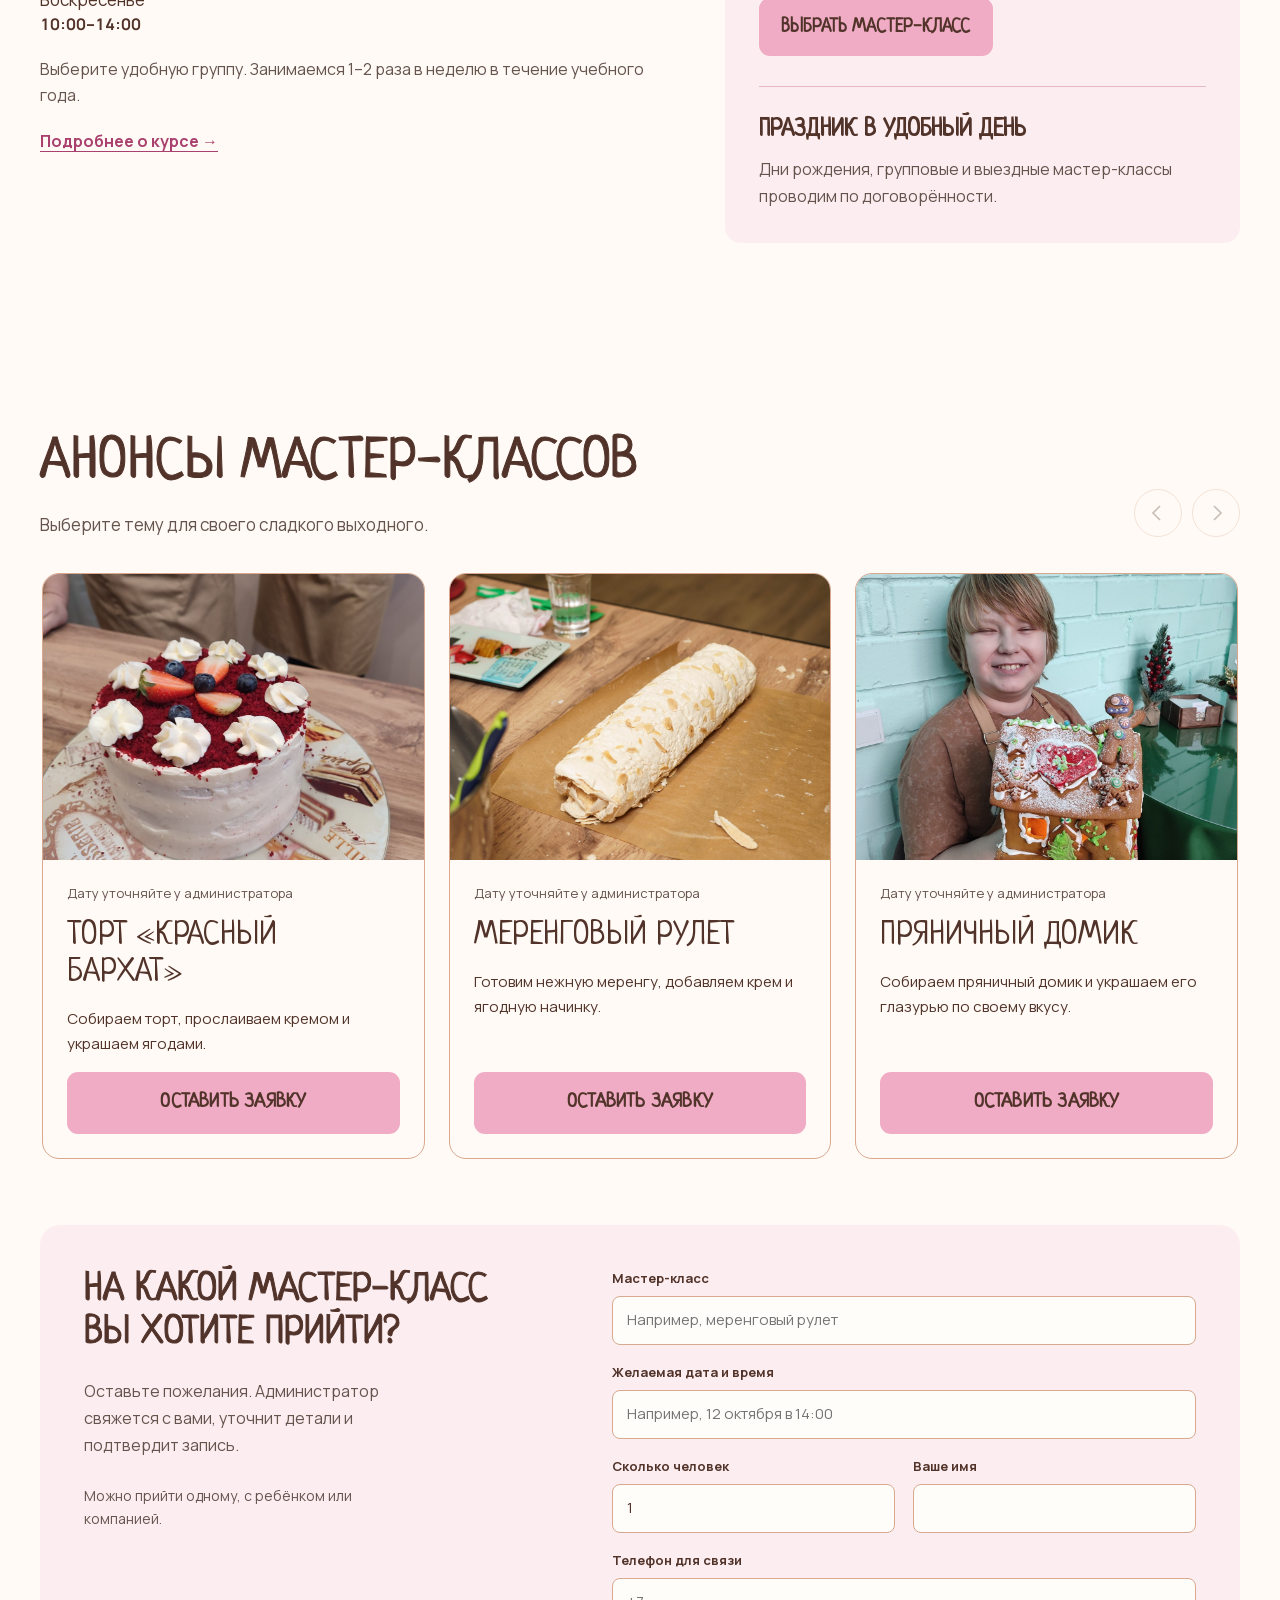
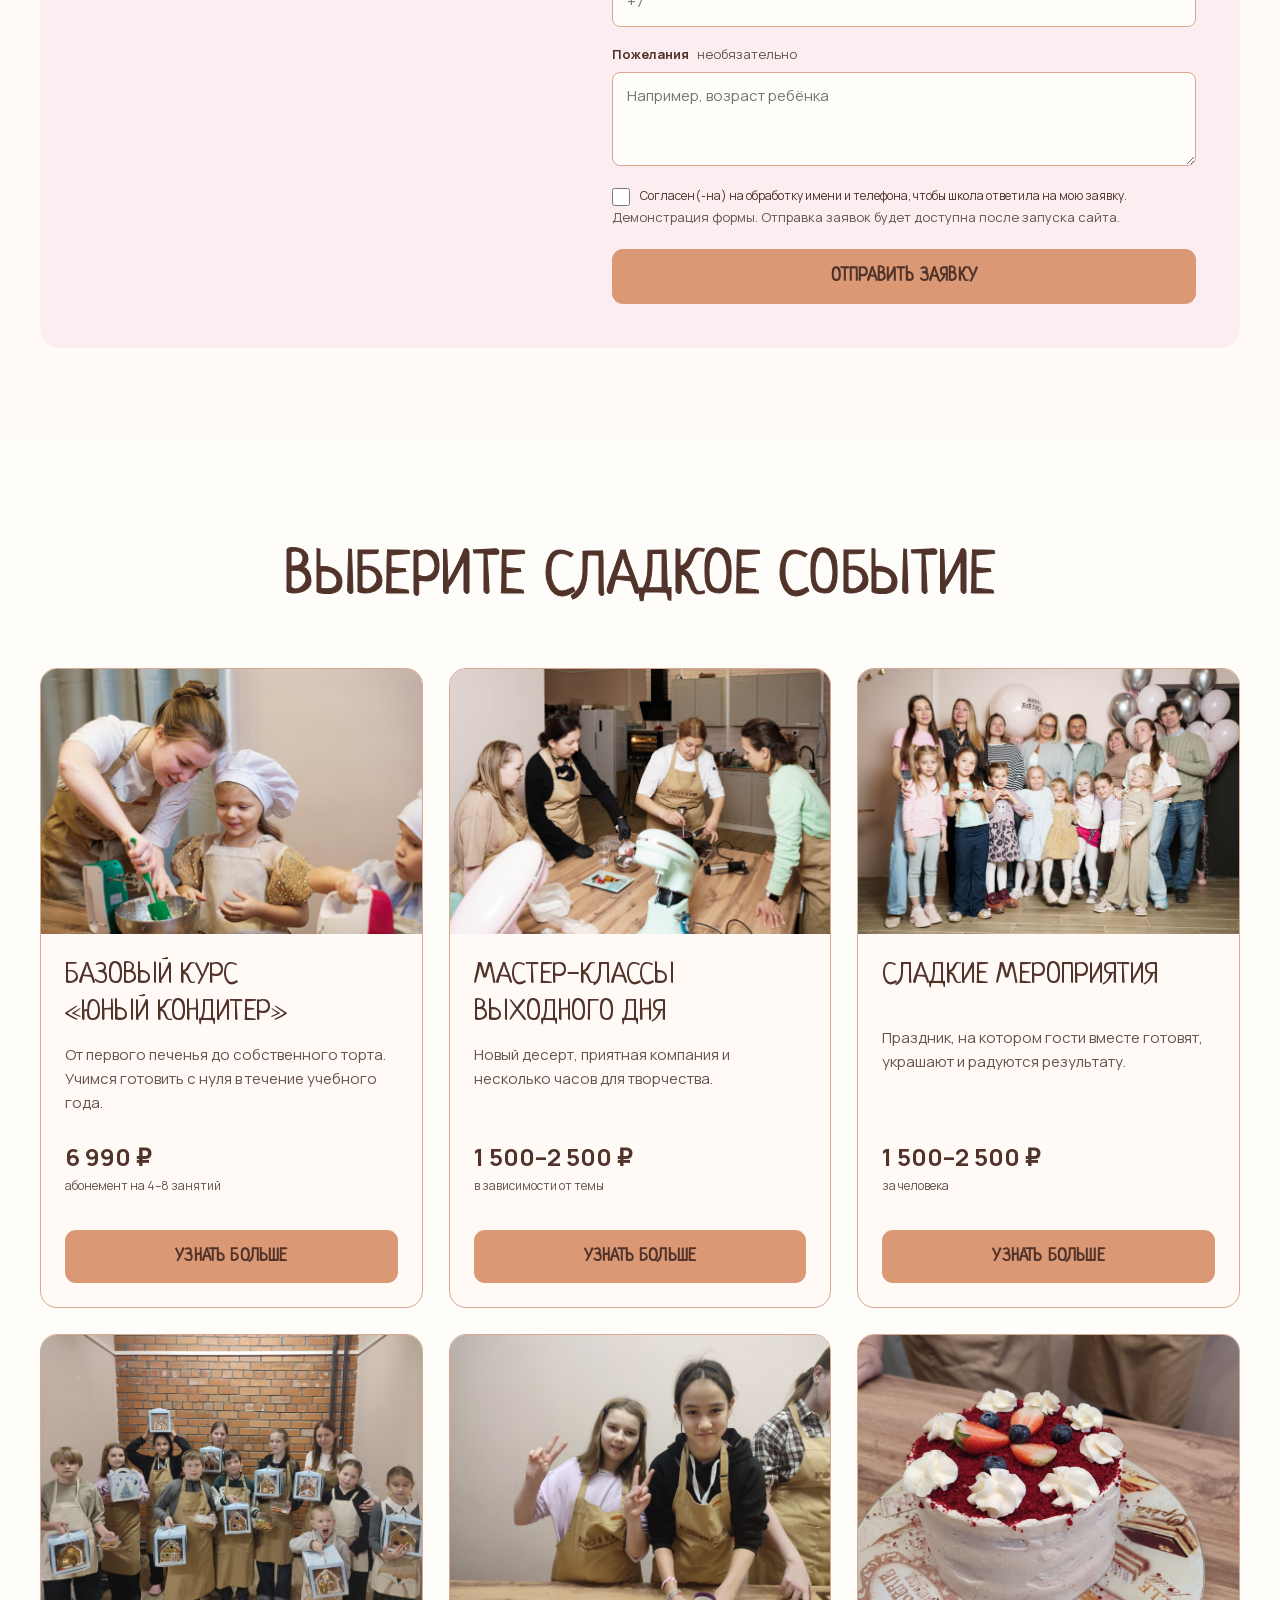
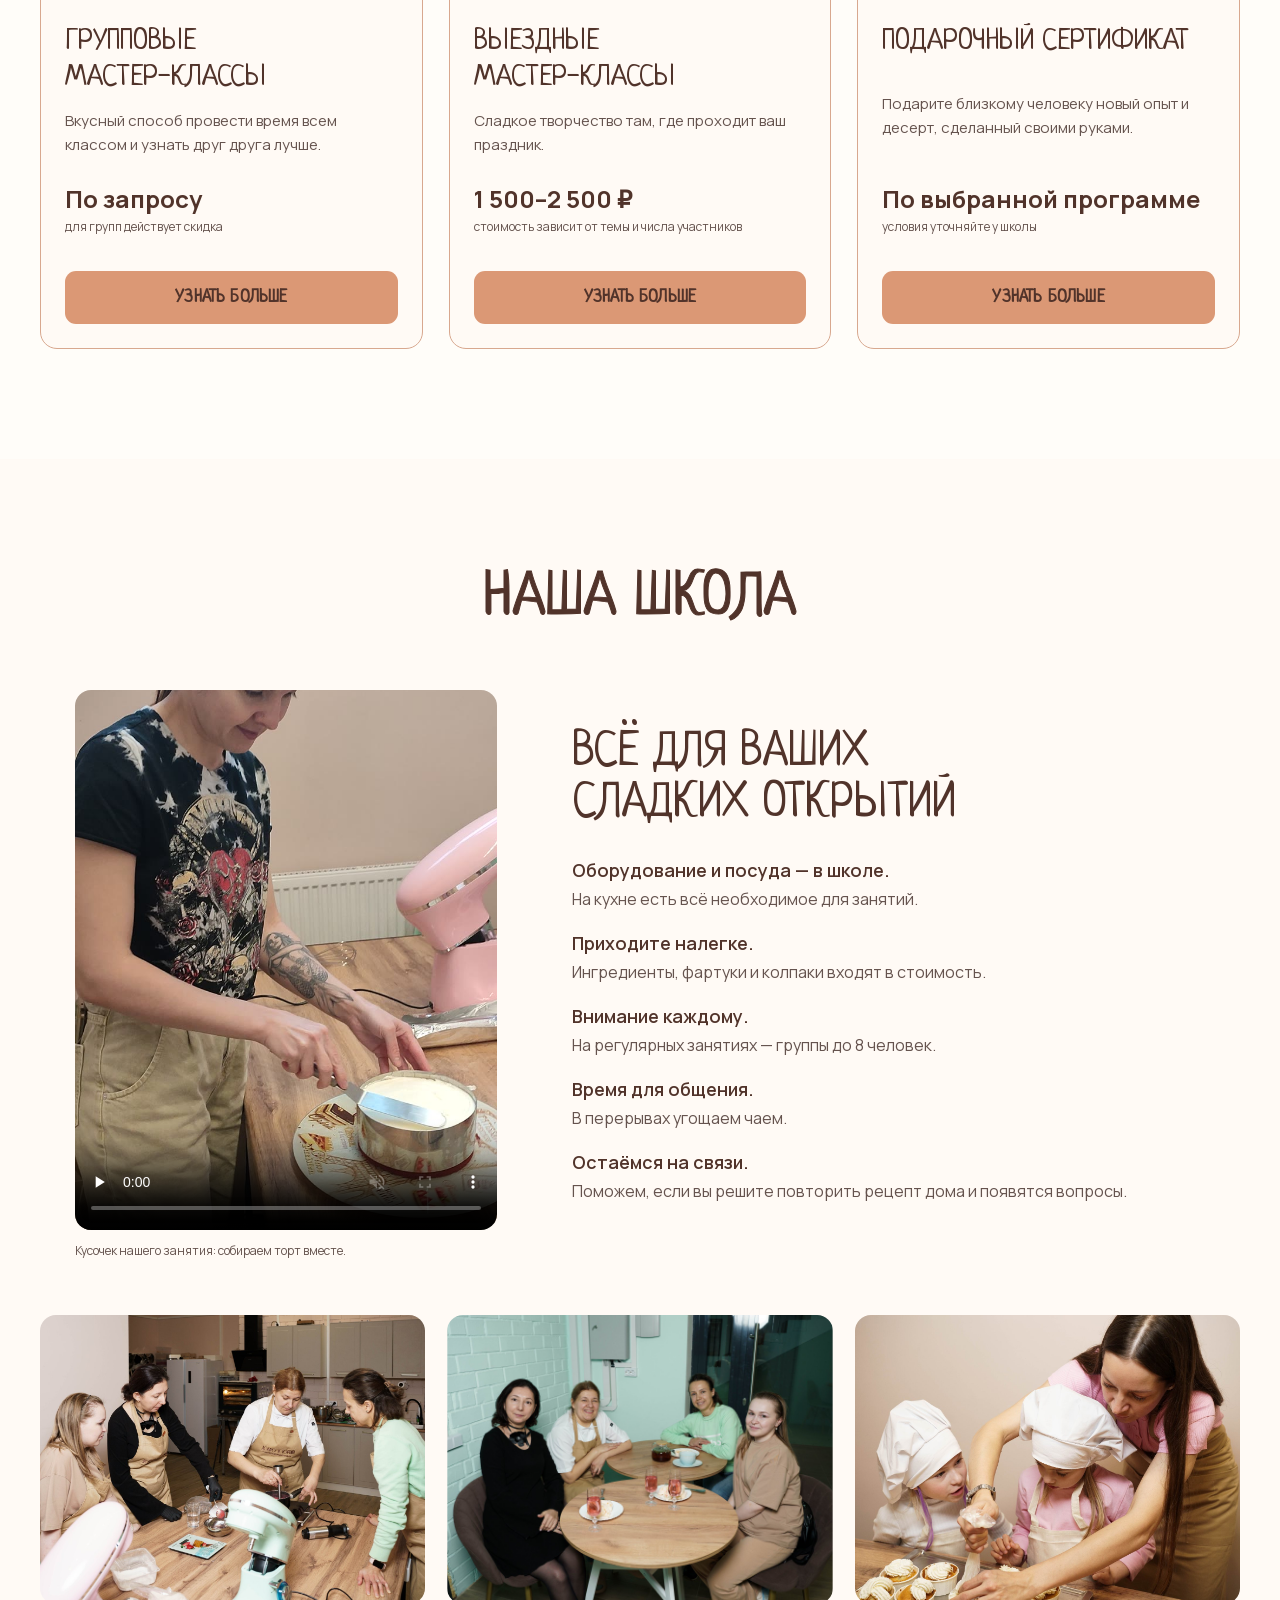
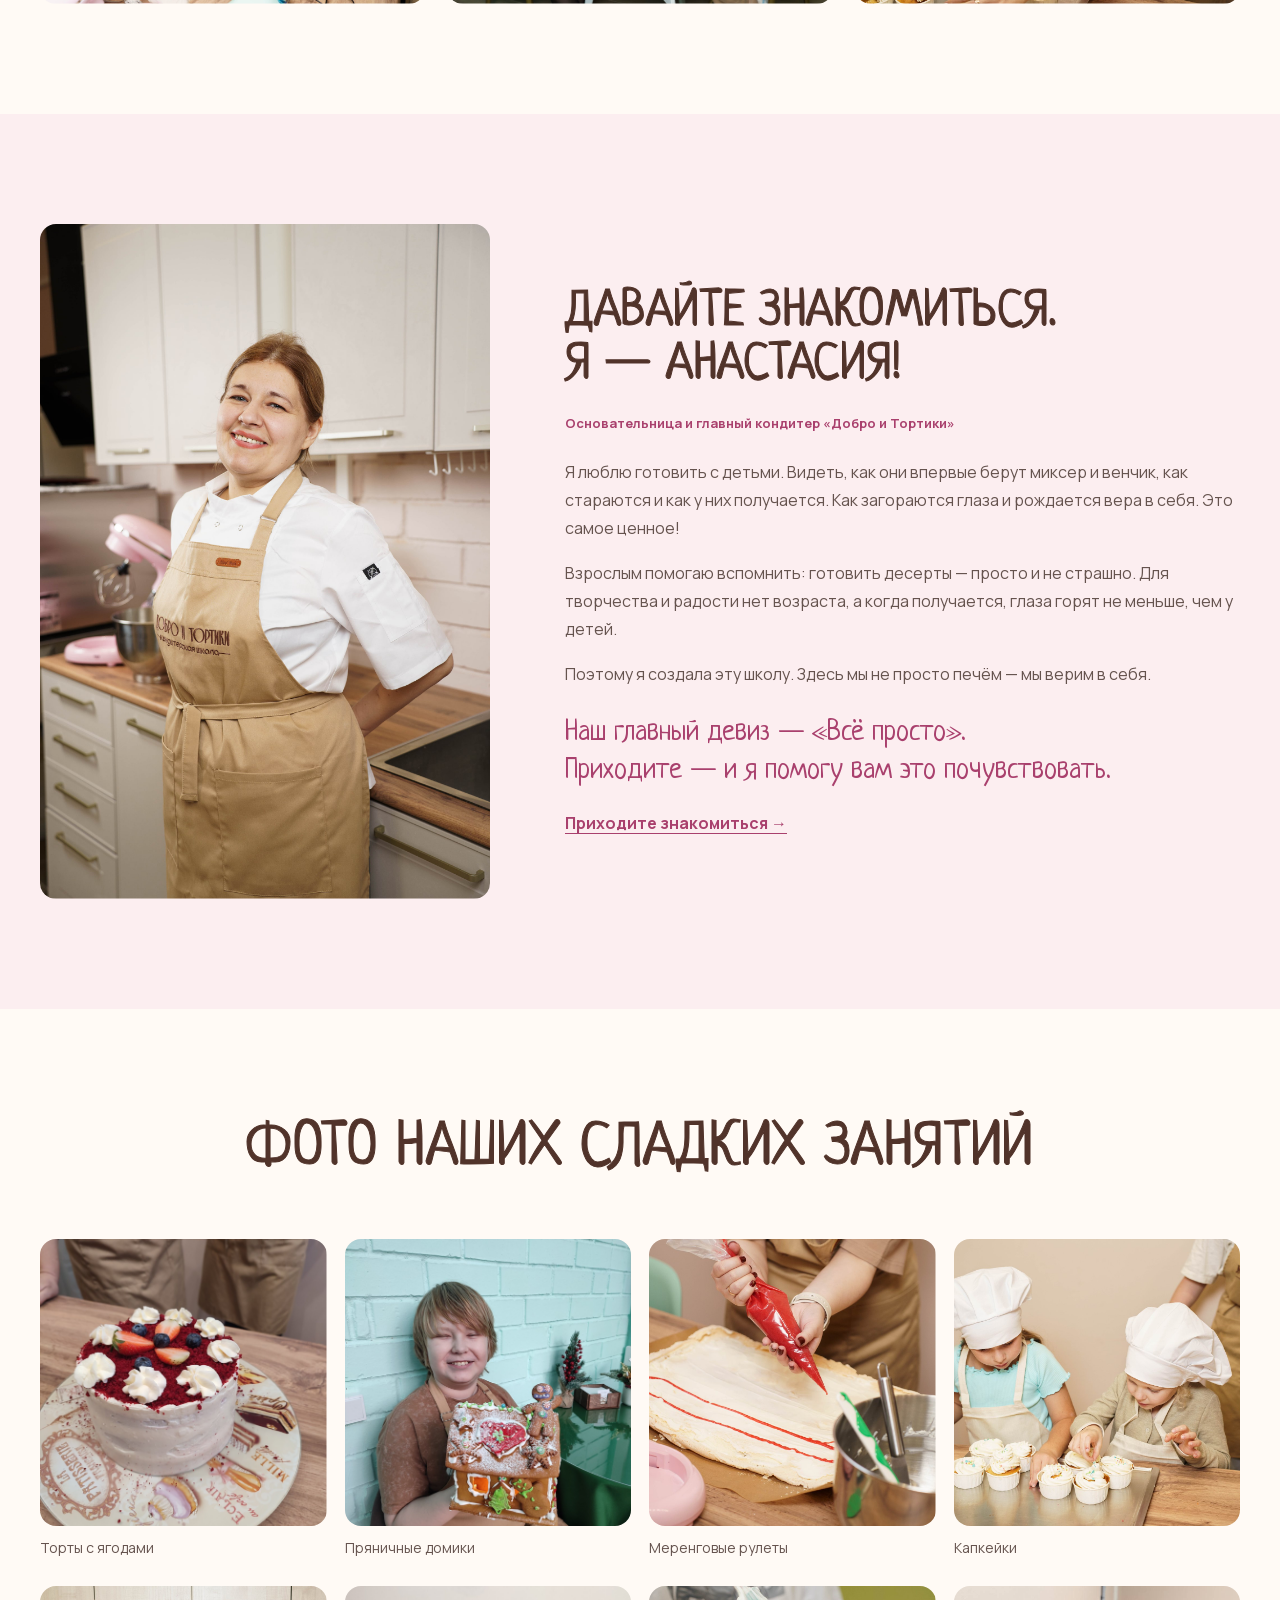
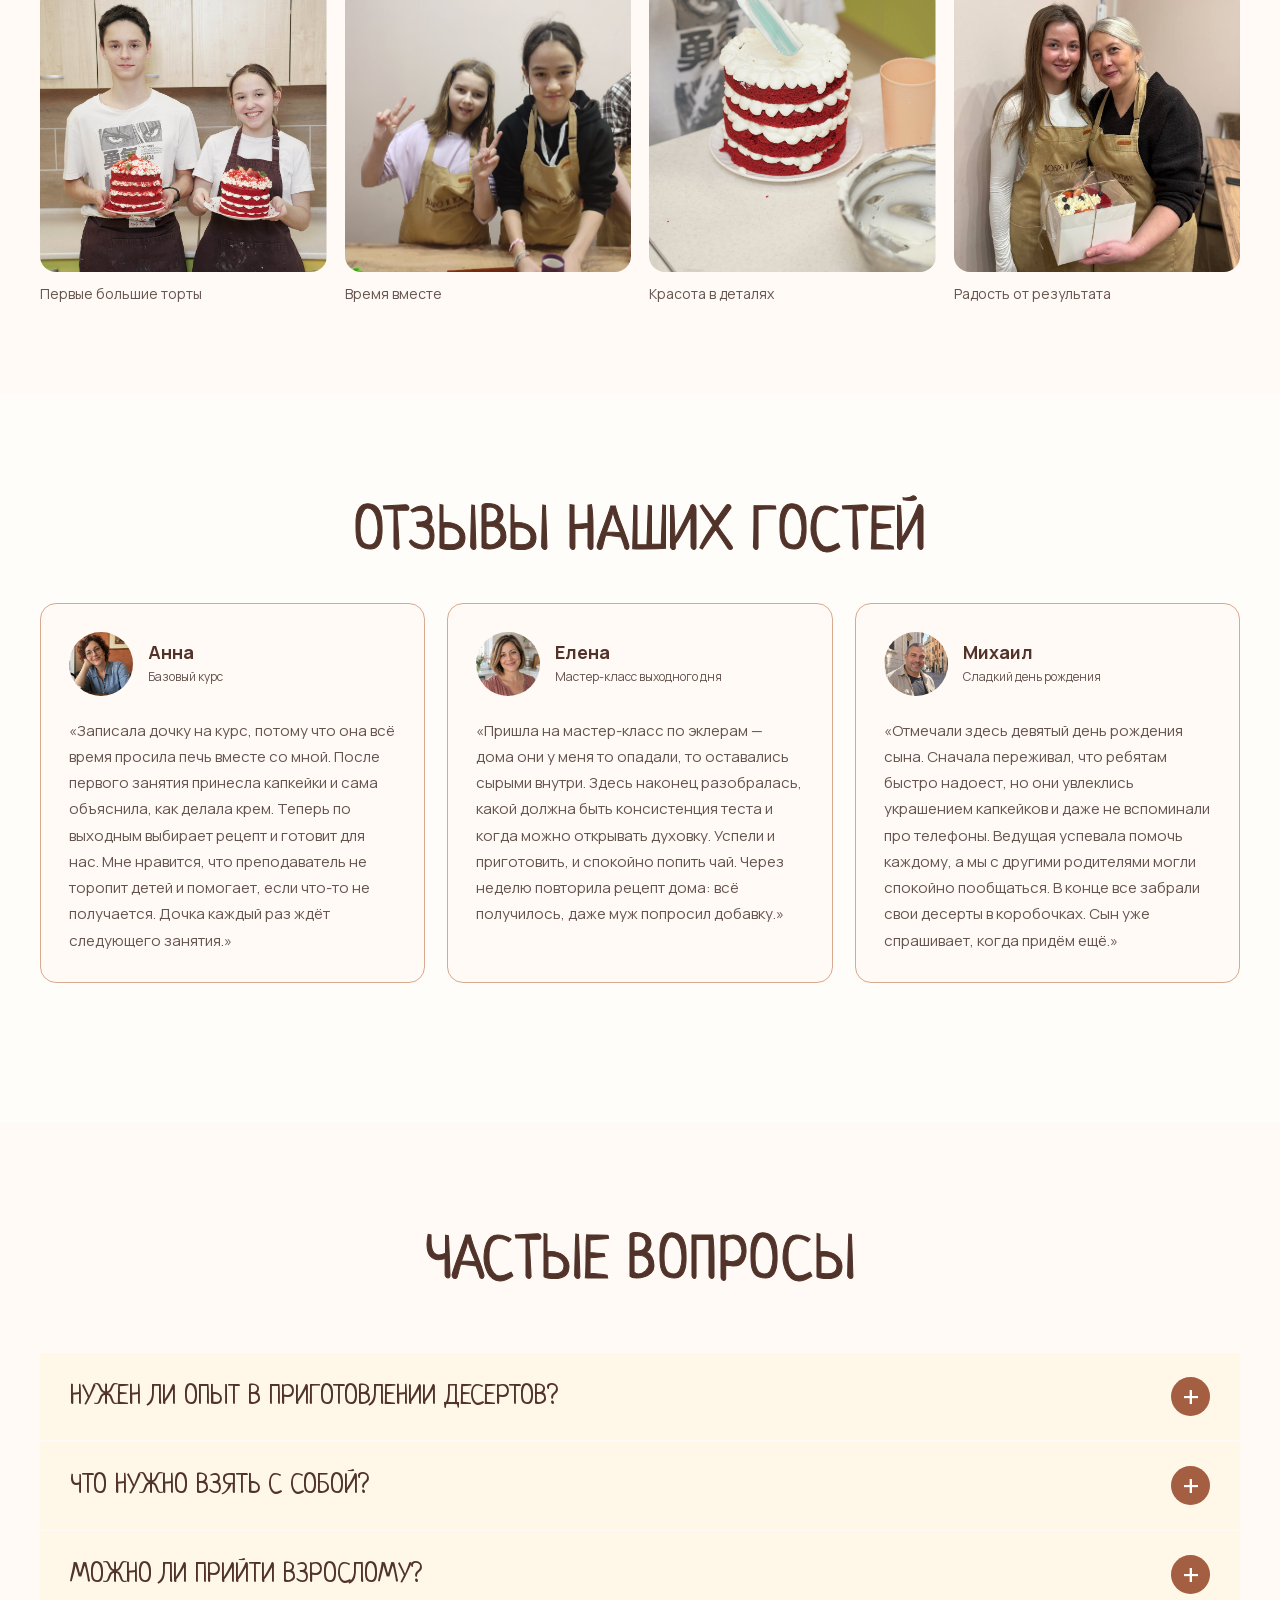
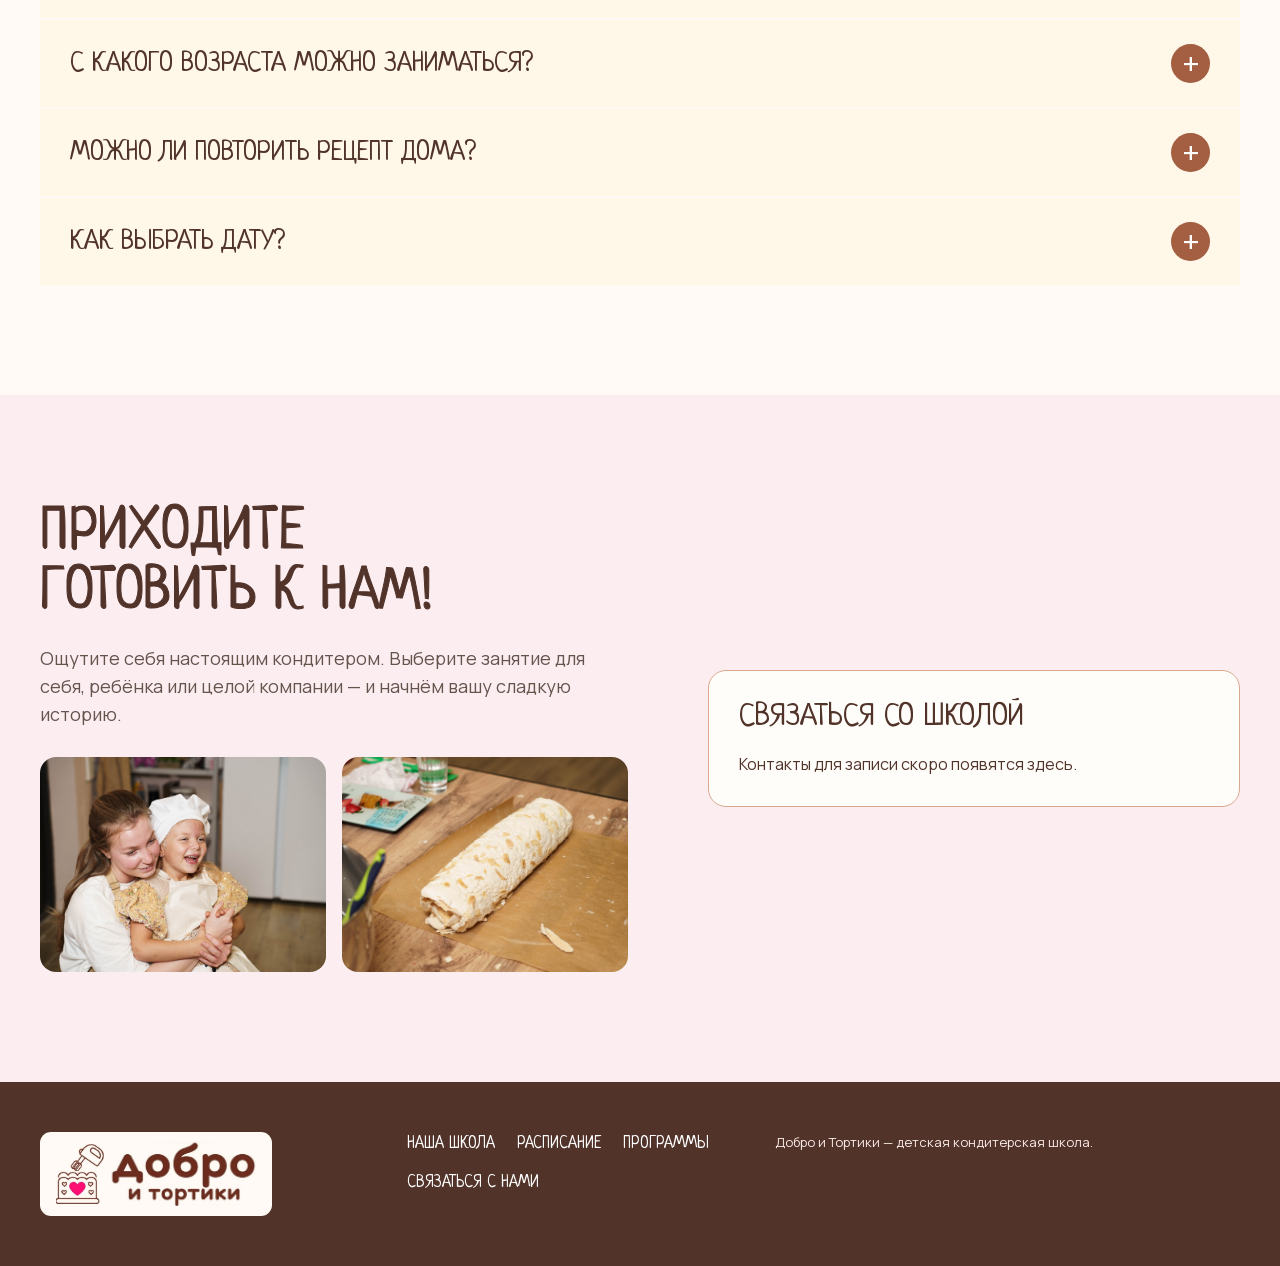
==== commit 0fc0581a: "Publish updated visuals with Anastasia portrait and workshop announcements" ====
--- a/index.html
+++ b/index.html
@@ -1,16 +1,14 @@
-<!DOCTYPE html>
-<html lang="ru">
-<head>
+<!DOCTYPE html><html lang="ru"><head>
   <meta charset="utf-8">
   <meta name="viewport" content="width=device-width, initial-scale=1">
   <meta name="theme-color" content="#fffaf5">
-  <meta name="description" content="Макет сайта детской кондитерской школы «Добро и Тортики»: курсы, мастер-классы и сладкие праздники.">
+  <meta name="description" content="Кондитерская школа, где приготовить торт может каждый. Легко! Просто! С душой!">
   <title>Добро и Тортики — детская кондитерская школа</title>
-  <link rel="preload" href="assets/fonts/neucha-cyrillic.woff2" as="font" type="font/woff2" crossorigin>
-  <link rel="preload" href="assets/fonts/manrope-cyrillic.woff2" as="font" type="font/woff2" crossorigin>
+  <link rel="preload" href="assets/fonts/neucha-cyrillic.woff2" as="font" type="font/woff2" crossorigin="">
+  <link rel="preload" href="assets/fonts/manrope-cyrillic.woff2" as="font" type="font/woff2" crossorigin="">
   <link rel="stylesheet" href="styles.css?v=20260926j">
-  <script src="script.js?v=20260926j" defer></script>
-</head>
+  <script src="script.js?v=20260926j" defer=""></script>
+<link rel="stylesheet" href="workshops.css"><script src="workshops.js" defer=""></script></head>
 <body>
 <a class="skip-link" href="#main">К содержимому</a>  <header class="site-header" id="top">
     <div class="header-inner container">
@@ -40,11 +38,11 @@
 </h1>
         <p class="hero-lead">Кондитерская школа, где приготовить торт может каждый. Легко! Просто! С душой!</p>
         <div class="hero-facts" aria-label="Направления школы">
-<a class="fact" href="course.html"><span class="fact-icon"><svg class="pastry-icon" viewbox="0 0 32 32" aria-hidden="true"><path d="M5 27h22M7 26V14h18v12M7 17c3 4 6-3 9 0s6 2 9 0M11 14V9h10v5M16 9V5m0-3v1"></path></svg></span><span>Базовый курс<br>«Юный кондитер»</span></a><a class="fact" href="weekend.html"><span class="fact-icon"><svg class="pastry-icon" viewbox="0 0 32 32" aria-hidden="true"><path d="m7 18 3 10h12l3-10H7Zm0 0c-5-6 2-10 5-8-1-7 9-7 8 0 5-2 10 4 5 8M13 22l1 3m5-3-1 3"></path></svg></span><span>Мастер-классы<br>выходного дня</span></a><a class="fact" href="celebrations.html"><span class="fact-icon"><svg class="pastry-icon" viewbox="0 0 32 32" aria-hidden="true"><path d="M5 27h22M7 26V14h18v12M7 17c3 4 6-3 9 0s6 2 9 0M11 14V9h10v5M16 9V5m0-3v1"></path></svg></span><span>Сладкие<br>мероприятия</span></a><a class="fact" href="offsite.html"><span class="fact-icon"><svg class="pastry-icon" viewbox="0 0 32 32" aria-hidden="true"><path d="M27 16c-6 0-6-3-6-5-4 0-5-4-4-7A12 12 0 1 0 28 17Z"></path><path d="M10 11h.1M8 20h.1M17 21h.1M13 16h.1" stroke-width="3"></path></svg></span><span>Выездные<br>мастер-классы</span></a>
+<a class="fact" href="course.html"><span class="fact-icon"><svg class="pastry-icon" viewBox="0 0 32 32" aria-hidden="true"><path d="M5 27h22M7 26V14h18v12M7 17c3 4 6-3 9 0s6 2 9 0M11 14V9h10v5M16 9V5m0-3v1"></path></svg></span><span>Базовый курс<br>«Юный кондитер»</span></a><a class="fact" href="weekend.html"><span class="fact-icon"><svg class="pastry-icon" viewBox="0 0 32 32" aria-hidden="true"><path d="m7 18 3 10h12l3-10H7Zm0 0c-5-6 2-10 5-8-1-7 9-7 8 0 5-2 10 4 5 8M13 22l1 3m5-3-1 3"></path></svg></span><span>Мастер-классы<br>выходного дня</span></a><a class="fact" href="celebrations.html"><span class="fact-icon"><svg class="pastry-icon" viewBox="0 0 32 32" aria-hidden="true"><path d="M5 27h22M7 26V14h18v12M7 17c3 4 6-3 9 0s6 2 9 0M11 14V9h10v5M16 9V5m0-3v1"></path></svg></span><span>Сладкие<br>мероприятия</span></a><a class="fact" href="offsite.html"><span class="fact-icon"><svg class="pastry-icon" viewBox="0 0 32 32" aria-hidden="true"><path d="M27 16c-6 0-6-3-6-5-4 0-5-4-4-7A12 12 0 1 0 28 17Z"></path><path d="M10 11h.1M8 20h.1M17 21h.1M13 16h.1" stroke-width="3"></path></svg></span><span>Выездные<br>мастер-классы</span></a>
         </div>
         <div class="hero-actions">
           <a class="button button-warm" href="#contact">Записаться онлайн</a>
-          <button class="button button-pink" type="button" data-demo-contact="MAX">Написать в MAX</button>
+
         </div>
       </div>
       <div class="hero-mosaic" aria-label="Фотографии кондитерского мастер-класса">
@@ -53,14 +51,7 @@
         <figure class="mosaic-photo mosaic-three"><img src="assets/photos/meringue-027.jpg" alt="Добавляем ягодную начинку в меренговый рулет" width="1067" height="1600"></figure>
         <figure class="mosaic-photo mosaic-four"><img src="assets/photos/gingerbread-117.jpg" alt="Участник со своим пряничным домиком" width="1200" height="1600"></figure>
         <figure class="mosaic-photo mosaic-five"><img src="assets/photos/class-102.jpg" alt="Участница украшает свой первый торт" width="1067" height="1600"></figure>
-        <div class="mosaic-note" aria-label="Связаться с нами">
-          <strong>Связаться с нами</strong>
-          <div class="mosaic-socials" aria-label="Мессенджеры школы">
-            <button type="button" data-demo-contact="Telegram" aria-label="Связаться с нами в Telegram" title="Telegram"><svg viewbox="0 0 24 24" aria-hidden="true"><path d="m21 4-3.5 16-5.3-4.1-2.8 2.7.6-4.7L20 5.5 7.9 13l-4.9-1.5L21 4Z"></path></svg></button>
-            <button type="button" data-demo-contact="ВКонтакте" aria-label="Связаться с нами ВКонтакте" title="ВКонтакте"><span aria-hidden="true">vk</span></button>
-            <button type="button" data-demo-contact="MAX" aria-label="Связаться с нами в MAX" title="MAX"><span aria-hidden="true">M</span></button>
-          </div>
-        </div>
+        <div class="mosaic-note" aria-label="Связаться с нами"><a href="#contact">Запись на занятия →</a></div>
         <figure class="mosaic-photo mosaic-six"><img src="assets/photos/class-140.jpg" alt="Участники мастер-класса показывают приготовленные торты" width="1800" height="1200"></figure>
       </div>
     </section>
@@ -69,17 +60,17 @@
 <h2 class="section-title center" id="benefits-title">Что остаётся после каждого занятия</h2>
 <div class="benefit-grid">
 <article class="benefit-item"><img src="assets/photos/class-136.jpg" alt="Украшаем торт «Красный бархат» кремом" loading="lazy" decoding="async" width="1200" height="1800"><div>
-<svg class="pastry-icon" viewbox="0 0 32 32" aria-hidden="true"><path d="M5 27h22M7 26V14h18v12M7 17c3 4 6-3 9 0s6 2 9 0M11 14V9h10v5M16 9V5m0-3v1"></path></svg><h3>Вкуснейший десерт<br>своими руками</h3>
+<svg class="pastry-icon" viewBox="0 0 32 32" aria-hidden="true"><path d="M5 27h22M7 26V14h18v12M7 17c3 4 6-3 9 0s6 2 9 0M11 14V9h10v5M16 9V5m0-3v1"></path></svg><h3>Вкуснейший десерт<br>своими руками</h3>
 </div></article><article class="benefit-item"><img src="assets/photos/meringue-036.jpg" alt="Готовый меренговый рулет целиком" loading="lazy" decoding="async" width="1200" height="1800"><div>
-<svg class="pastry-icon" viewbox="0 0 32 32" aria-hidden="true"><path d="M16 8C11 4 6 5 3 7v19c5-3 9-2 13 1 4-3 8-4 13-1V7c-3-2-8-3-13 1Zm0 0v19M7 12l5 1m-5 4 5 1m8-5 5-1m-5 6 5-1"></path></svg><h3>Рецепт, который<br>легко повторить</h3>
+<svg class="pastry-icon" viewBox="0 0 32 32" aria-hidden="true"><path d="M16 8C11 4 6 5 3 7v19c5-3 9-2 13 1 4-3 8-4 13-1V7c-3-2-8-3-13 1Zm0 0v19M7 12l5 1m-5 4 5 1m8-5 5-1m-5 6 5-1"></path></svg><h3>Рецепт, который<br>легко повторить</h3>
 </div></article><article class="benefit-item"><img src="assets/photos/DSC07790.jpg" alt="Две юные участницы готовят тесто с миксерами" loading="lazy" decoding="async" width="1800" height="1200"><div>
-<svg class="pastry-icon" viewbox="0 0 32 32" aria-hidden="true"><path d="m7 18 3 10h12l3-10H7Zm0 0c-5-6 2-10 5-8-1-7 9-7 8 0 5-2 10 4 5 8M13 22l1 3m5-3-1 3"></path></svg><h3>Новый опыт<br>и сладкий навык</h3>
+<svg class="pastry-icon" viewBox="0 0 32 32" aria-hidden="true"><path d="m7 18 3 10h12l3-10H7Zm0 0c-5-6 2-10 5-8-1-7 9-7 8 0 5-2 10 4 5 8M13 22l1 3m5-3-1 3"></path></svg><h3>Новый опыт<br>и сладкий навык</h3>
 </div></article><article class="benefit-item"><img src="assets/photos/velvet-123.jpg" alt="Мама и дети готовят вместе" loading="lazy" decoding="async" width="1200" height="1600"><div>
-<svg class="pastry-icon" viewbox="0 0 32 32" aria-hidden="true"><path d="M16 27 5 16C-2 7 10 0 16 10 22 0 34 7 27 16Z"></path></svg><h3>Весело проведённое<br>время</h3>
+<svg class="pastry-icon" viewBox="0 0 32 32" aria-hidden="true"><path d="M16 27 5 16C-2 7 10 0 16 10 22 0 34 7 27 16Z"></path></svg><h3>Весело проведённое<br>время</h3>
 </div></article><article class="benefit-item"><img src="assets/photos/class-162.jpg" alt="Участницы радуются своим тортам" loading="lazy" decoding="async" width="1600" height="1067"><div>
-<svg class="pastry-icon" viewbox="0 0 32 32" aria-hidden="true"><path d="m16 3 4 9 10 1-8 7 2 10-8-5-8 5 2-10-8-7 10-1 4-9Z"></path></svg><h3>Радость от того,<br>что получилось</h3>
+<svg class="pastry-icon" viewBox="0 0 32 32" aria-hidden="true"><path d="m16 3 4 9 10 1-8 7 2 10-8-5-8 5 2-10-8-7 10-1 4-9Z"></path></svg><h3>Радость от того,<br>что получилось</h3>
 </div></article><article class="benefit-item"><img src="assets/photos/class-154.jpg" alt="Участники показывают приготовленные торты" loading="lazy" decoding="async" width="1600" height="1067"><div>
-<svg class="pastry-icon" viewbox="0 0 32 32" aria-hidden="true"><path d="M5 14h22v6H5zM7 20v8h18v-8M16 14v14M16 14c-14 0-8-14-2-6l2 6Zm0 0c14 0 8-14 2-6l-2 6Z"></path></svg><h3>Восхищение<br>семьи</h3>
+<svg class="pastry-icon" viewBox="0 0 32 32" aria-hidden="true"><path d="M5 14h22v6H5zM7 20v8h18v-8M16 14v14M16 14c-14 0-8-14-2-6l2 6Zm0 0c14 0 8-14 2-6l-2 6Z"></path></svg><h3>Восхищение<br>семьи</h3>
 </div></article>
 </div>
 </div></section><section class="process section-pad" id="process" aria-labelledby="process-title"><div class="container">
@@ -98,24 +89,7 @@
 <div class="schedule-grid">
 <div class="schedule-course">
 <h3>Базовый курс «Юный кондитер»</h3>
-<dl class="timetable">
-<div>
-<dt>Вторник и среда</dt>
-<dd>18:00–20:00</dd>
-</div>
-<div>
-<dt>Четверг и пятница</dt>
-<dd>18:00–20:00</dd>
-</div>
-<div>
-<dt>Суббота</dt>
-<dd>10:00–14:00</dd>
-</div>
-<div>
-<dt>Воскресенье</dt>
-<dd>10:00–14:00</dd>
-</div>
-</dl>
+<dl class="timetable"><dt>Вторник и среда</dt><dd>18:00–20:00</dd><dt>Четверг и пятница</dt><dd>18:00–20:00</dd><dt>Суббота</dt><dd>10:00–14:00</dd><dt>Воскресенье</dt><dd>10:00–14:00</dd></dl>
 <p>Выберите удобную группу. Занимаемся 1–2 раза в неделю в течение учебного года.</p>
 <a class="text-link" href="course.html">Подробнее о курсе →</a>
 </div>
@@ -123,13 +97,21 @@
 <h3>Сладкие выходные</h3>
 <p class="schedule-time">Сб и Вс · после 14:00</p>
 <p>Мастер-классы для детей и взрослых. Темы и ближайшие даты уточняйте при записи.</p>
-<a class="button button-pink" href="weekend.html">Выбрать мастер-класс</a><div class="schedule-private">
+<a class="button button-pink" href="weekend.html#workshops">Выбрать мастер-класс</a><div class="schedule-private">
 <h4>Праздник в удобный день</h4>
 <p>Дни рождения, групповые и выездные мастер-классы проводим по договорённости.</p>
 </div>
 </div>
 </div>
-</div></section><section class="formats section-pad" id="formats" aria-labelledby="formats-title"><div class="container">
+</div></section><section id="workshops" class="workshops-section" aria-labelledby="workshops-title"><div class="container"><div class="workshops-heading"><div><h2 id="workshops-title" class="section-title">Анонсы мастер-классов</h2><p>Выберите тему для своего сладкого выходного.</p></div><div class="workshops-arrows"><button type="button" data-slide="prev" aria-label="Предыдущие мастер-классы" aria-controls="workshops-track"><svg width="24" height="24" viewBox="0 0 24 24" fill="none" stroke="currentColor" stroke-width="1.7" aria-hidden="true"><path d="M14 5l-7 7 7 7"></path></svg></button><button type="button" data-slide="next" aria-label="Следующие мастер-классы" aria-controls="workshops-track"><svg width="24" height="24" viewBox="0 0 24 24" fill="none" stroke="currentColor" stroke-width="1.7" aria-hidden="true"><path d="M10 5l7 7-7 7"></path></svg></button></div></div>
+ <div id="workshops-track" class="workshops-track" tabindex="0" role="region" aria-label="Анонсы, прокручиваемый список"><article class="workshop-card"><img src="assets/photos/velvet-032.jpg" alt="Торт «Красный бархат» с ягодами" width="800" height="600" loading="lazy" style="object-position:50% 47%"><div class="workshop-card-body"><p class="workshop-date">Дату уточняйте у администратора</p><h3>Торт «Красный бархат»</h3><p class="workshop-description">Собираем торт, прослаиваем кремом и украшаем ягодами.</p><a class="button button-pink" href="#workshop-request" data-workshop-title="Торт «Красный бархат»" data-workshop-when="">Оставить заявку</a></div></article><article class="workshop-card"><img src="assets/photos/meringue-036.jpg" alt="Готовый меренговый рулет" width="800" height="600" loading="lazy" style="object-position:50% 50%"><div class="workshop-card-body"><p class="workshop-date">Дату уточняйте у администратора</p><h3>Меренговый рулет</h3><p class="workshop-description">Готовим нежную меренгу, добавляем крем и ягодную начинку.</p><a class="button button-pink" href="#workshop-request" data-workshop-title="Меренговый рулет" data-workshop-when="">Оставить заявку</a></div></article><article class="workshop-card"><img src="assets/photos/gingerbread-117.jpg" alt="Участник с украшенным пряничным домиком" width="800" height="600" loading="lazy" style="object-position:50% 50%"><div class="workshop-card-body"><p class="workshop-date">Дату уточняйте у администратора</p><h3>Пряничный домик</h3><p class="workshop-description">Собираем пряничный домик и украшаем его глазурью по своему вкусу.</p><a class="button button-pink" href="#workshop-request" data-workshop-title="Пряничный домик" data-workshop-when="">Оставить заявку</a></div></article></div>
+ <div class="workshop-request" id="workshop-request"><div class="workshop-request-copy"><h2>На какой мастер-класс<br>вы хотите прийти?</h2><p>Оставьте пожелания. Администратор свяжется с вами, уточнит детали и подтвердит запись.</p><p class="workshop-request-hint">Можно прийти одному, с ребёнком или компанией.</p></div>
+ <form id="workshop-form" class="workshop-form" method="post" action="#workshop-request" data-static-preview="true">
+ <div class="workshop-form-fields"><label class="workshop-wide">Мастер-класс<input name="workshop" maxlength="150" placeholder="Например, меренговый рулет" required=""></label><label class="workshop-wide">Желаемая дата и время<input name="when" maxlength="150" placeholder="Например, 12 октября в 14:00" required=""></label><label>Сколько человек<input name="people" type="number" min="1" max="100" value="1" inputmode="numeric" required=""></label><label>Ваше имя<input name="name" autocomplete="given-name" maxlength="100" minlength="2" required=""></label><label class="workshop-wide">Телефон для связи<input name="phone" type="tel" autocomplete="tel" maxlength="40" placeholder="+7" required=""></label><label class="workshop-wide">Пожелания <span class="optional-label">необязательно</span><textarea name="note" maxlength="1500" rows="3" placeholder="Например, возраст ребёнка"></textarea></label></div>
+ <div class="workshop-trap" aria-hidden="true"><label>Сайт<input name="website" tabindex="-1" autocomplete="off"></label></div>
+ <label class="workshop-consent"><input name="consent" type="checkbox" required=""><span>Согласен(-на) на обработку имени и телефона, чтобы школа ответила на мою заявку.</span></label>
+ <p class="workshop-static-note">Демонстрация формы. Отправка заявок будет доступна после запуска сайта.</p><button type="submit" class="button button-warm" disabled="">Отправить заявку</button><p class="workshop-form-status" role="status" aria-live="polite"></p><noscript><p>Это просмотр формы. Заявки здесь не отправляются.</p></noscript></form>
+ </div></div></section><section class="formats section-pad" id="formats" aria-labelledby="formats-title"><div class="container">
 <h2 class="section-title center" id="formats-title">Выберите сладкое событие</h2>
 <div class="format-grid">
 <article class="format-card"><img src="assets/photos/DSC07863.jpg" alt="Кондитер помогает ребёнку готовить" loading="lazy" decoding="async" width="1600" height="1067"><div class="format-content">
@@ -167,7 +149,7 @@
 </div></section><section class="atmosphere section-pad" id="atmosphere" aria-labelledby="atmosphere-title"><div class="container">
 <h2 class="section-title center" id="atmosphere-title">Наша школа</h2>
 <div class="school-intro">
-<figure class="school-video"><video controls muted playsinline preload="none" poster="assets/photos/video-poster.jpg" aria-label="Видео с занятия: собираем торт"><source src="assets/video/cake-workshop.mp4" type="video/mp4">Ваш браузер не поддерживает видео.</source></video><figcaption>Кусочек нашего занятия: собираем торт вместе.</figcaption></figure><div class="school-copy">
+<figure class="school-video"><video controls="" muted="" playsinline="" preload="none" poster="assets/photos/video-poster.jpg" aria-label="Видео с занятия: собираем торт"><source src="assets/video/cake-workshop.mp4" type="video/mp4">Ваш браузер не поддерживает видео.</video><figcaption>Кусочек нашего занятия: собираем торт вместе.</figcaption></figure><div class="school-copy">
 <h3>Всё для ваших<br>сладких открытий</h3>
 <ul>
 <li>
@@ -187,7 +169,7 @@
 <figure class=""><img src="assets/photos/meringue-015.jpg" alt="Анастасия объясняет участницам этап приготовления" loading="lazy" decoding="async" width="1600" height="1067"></figure><figure class=""><img src="assets/photos/meringue-039.jpg" alt="Участницы пьют чай в школе" loading="lazy" decoding="async" width="1600" height="1200"></figure><figure class=""><img src="assets/photos/DSC08385.jpg" alt="Преподаватель помогает украсить капкейки" loading="lazy" decoding="async" width="1600" height="1067"></figure>
 </div>
 </div></section><section class="teacher section-pad" id="teacher" aria-labelledby="teacher-title"><div class="container teacher-grid">
-<figure class="teacher-photo"><img src="assets/photos/anastasia-workshop.jpg" alt="Анастасия готовит ягодную начинку на занятии школы" loading="lazy" decoding="async" width="1600" height="2400"></figure><div class="teacher-copy">
+<figure class="teacher-photo"><img src="assets/photos/anastasia-portrait.jpg" alt="Анастасия — основательница школы «Добро и Тортики»" loading="lazy" decoding="async" width="1600" height="2400"></figure><div class="teacher-copy">
 <h2 class="section-title" id="teacher-title">Давайте знакомиться.<br>Я — Анастасия!</h2>
 <p class="teacher-role">Основательница и главный кондитер «Добро и Тортики»</p>
 <p>Я люблю готовить с детьми. Видеть, как они впервые берут миксер и венчик, как стараются и как у них получается. Как загораются глаза и рождается вера в себя. Это самое ценное!</p>
@@ -227,7 +209,7 @@
 <p>«Отмечали здесь девятый день рождения сына. Сначала переживал, что ребятам быстро надоест, но они увлеклись украшением капкейков и даже не вспоминали про телефоны. Ведущая успевала помочь каждому, а мы с другими родителями могли спокойно пообщаться. В конце все забрали свои десерты в коробочках. Сын уже спрашивает, когда придём ещё.»</p></article>
 </div>
 <div class="review-actions">
-<button type="button" class="button button-outline" data-demo-contact="Яндекс Карты">Посмотреть отзывы на Яндекс Картах</button><button type="button" class="button button-outline" data-demo-contact="2ГИС">Посмотреть отзывы в 2ГИС</button>
+
 </div>
 </div></section><section class="questions section-pad" id="questions" aria-labelledby="questions-title"><div class="container">
 <h2 class="section-title center" id="questions-title">Частые вопросы</h2>
@@ -242,23 +224,14 @@
 <img src="assets/photos/DSC08079.jpg" alt="Преподаватель обнимает юную участницу" loading="lazy" decoding="async" width="1600" height="1067"><img src="assets/photos/meringue-036.jpg" alt="Готовый меренговый рулет целиком" loading="lazy" decoding="async" width="1200" height="1800">
 </div>
 </div>
-<form class="contact-form" id="mock-form">
-<h3>Записаться на занятие</h3>
-<label>Ваше имя<input name="name" autocomplete="name" placeholder="Как к вам обращаться" required></label><label>Телефон<input name="phone" type="tel" autocomplete="tel" placeholder="Номер для связи" required></label><label>Что вам интересно<select name="program"><option value="">Помогите выбрать</option>
-<option value="course">Базовый курс «Юный кондитер»</option>
-<option value="weekend">Мастер-классы выходного дня</option>
-<option value="celebrations">Сладкие мероприятия</option>
-<option value="groups">Групповые мастер-классы</option>
-<option value="offsite">Выездные мастер-классы</option>
-<option value="gift">Подарочный сертификат</option></select></label><button class="button button-warm" type="submit">Оставить заявку</button><p class="form-note">Демо-форма макета: данные никуда не отправляются.</p>
-<p class="form-result" role="status" aria-live="polite"></p>
-</form>
+<div class="contact-form server-contacts"><h3>Связаться со школой</h3><p>Контакты для записи скоро появятся здесь.</p></div>
 </div></section></main><footer class="site-footer"><div class="container footer-grid">
 <a href="index.html#top" class="brand footer-brand" aria-label="Добро и Тортики — на главную"><span class="brand-emblem" aria-hidden="true"><img src="assets/client-logo.jpg" alt="" width="803" height="786"></span>
         <span class="brand-wordmark" aria-hidden="true"><img src="assets/client-logo.jpg" alt="" width="803" height="786"></span></a><div class="footer-links">
 <a href="index.html#atmosphere">Наша школа</a><a href="index.html#schedule">Расписание</a><a href="index.html#formats">Программы</a><a href="index.html#contact">Связаться с нами</a>
 </div>
-<p>Макет для согласования. Форма записи и ссылки на мессенджеры будут подключены после получения контактов школы.</p>
-</div></footer><a class="floating-booking" href="index.html#contact">Запись</a><p class="demo-toast" role="status" aria-live="polite" hidden></p>
-</body>
-</html>
+<p>Добро и Тортики — детская кондитерская школа.</p>
+</div></footer><a class="floating-booking" href="index.html#contact">Запись</a>
+
+
+</body></html>
--- a/workshops.css
+++ b/workshops.css
@@ -0,0 +1,340 @@
+.workshops-section {
+  padding: 82px 0 90px;
+  scroll-margin-top: 0;
+}
+.workshops-heading {
+  display: flex;
+  align-items: flex-end;
+  justify-content: space-between;
+  gap: 28px;
+  margin-bottom: 34px;
+}
+.workshops-heading .section-title {
+  font-size: clamp(38px, 4.4vw, 64px);
+  max-width: 1000px;
+}
+.workshops-heading p {
+  margin-top: 18px;
+  color: var(--body);
+  font-size: 17px;
+}
+.workshops-arrows {
+  display: flex;
+  gap: 10px;
+  flex: none;
+}
+.workshops-arrows button {
+  width: 48px;
+  height: 48px;
+  display: grid;
+  place-items: center;
+  background: var(--paper);
+  color: var(--ink);
+  border: 1px solid var(--line);
+  border-radius: 50%;
+  cursor: pointer;
+}
+.workshops-arrows button:hover:not(:disabled) {
+  background: var(--rose);
+}
+.workshops-arrows button:disabled {
+  opacity: 0.3;
+  cursor: default;
+}
+.workshops-track {
+  display: flex;
+  gap: 24px;
+  overflow-x: auto;
+  scroll-snap-type: x mandatory;
+  overscroll-behavior-x: contain;
+  scrollbar-width: thin;
+  scrollbar-color: var(--pink-dark) transparent;
+  padding: 2px 2px 20px;
+}
+.workshop-card {
+  flex: 0 0 calc((100% - 48px) / 3);
+  min-width: 0;
+  scroll-snap-align: start;
+  border: 1px solid var(--line);
+  border-radius: 17px;
+  overflow: hidden;
+  background: var(--cream);
+  display: flex;
+  flex-direction: column;
+}
+.workshop-card > img {
+  display: block;
+  width: 100%;
+  aspect-ratio: 4/3;
+  height: auto;
+  object-fit: cover;
+}
+.workshop-card-body {
+  padding: 24px;
+  display: flex;
+  flex-direction: column;
+  flex: 1;
+  gap: 15px;
+}
+.workshop-date {
+  font-size: 13px;
+  color: var(--body);
+}
+.workshop-card h3 {
+  font-family: var(--font-display);
+  font-size: 33px;
+  line-height: 1.12;
+  text-transform: uppercase;
+  overflow-wrap: anywhere;
+}
+.workshop-description {
+  font-size: 15px;
+  line-height: 1.65;
+  white-space: pre-line;
+  overflow-wrap: anywhere;
+}
+.workshop-card .button {
+  margin-top: auto;
+  padding: 16px 20px;
+  min-height: 50px;
+  font-size: 20px;
+}
+.workshop-request {
+  margin-top: 46px;
+  background: var(--rose);
+  border-radius: 20px;
+  display: grid;
+  grid-template-columns: 0.9fr 1.1fr;
+  gap: 50px;
+  padding: 44px;
+  scroll-margin-top: 0;
+}
+.workshop-request-copy h2 {
+  font-size: clamp(32px, 3.1vw, 45px);
+  line-height: 1.1;
+  margin-bottom: 22px;
+  text-transform: uppercase;
+}
+.workshop-request-copy p {
+  max-width: 34ch;
+  font-size: 16px;
+  line-height: 1.7;
+  color: var(--body);
+}
+.workshop-request-copy .workshop-request-hint {
+  margin-top: 24px;
+  font-size: 14px;
+}
+.workshop-form {
+  min-width: 0;
+}
+.workshop-form-fields {
+  display: grid;
+  grid-template-columns: 1fr 1fr;
+  gap: 18px;
+}
+.workshop-form label {
+  display: block;
+  font-size: 13px;
+  font-weight: 700;
+  color: var(--ink);
+}
+.workshop-wide {
+  grid-column: 1/-1;
+}
+.workshop-form input:not([type="checkbox"]),
+.workshop-form textarea {
+  display: block;
+  width: 100%;
+  min-width: 0;
+  min-height: 48px;
+  margin-top: 8px;
+  padding: 12px 14px;
+  border: 1px solid var(--line);
+  border-radius: 8px;
+  background: var(--paper);
+  color: var(--ink);
+  font:
+    15px/1.5 Manrope,
+    Arial,
+    sans-serif;
+}
+.workshop-form textarea {
+  resize: vertical;
+  min-height: 82px;
+}
+.optional-label {
+  font-weight: 400;
+  color: var(--body);
+  margin-left: 5px;
+}
+.workshop-form .workshop-consent {
+  display: flex;
+  align-items: flex-start;
+  gap: 10px;
+  margin-top: 20px;
+  font-size: 12px;
+  line-height: 1.6;
+  font-weight: 400;
+}
+.workshop-consent input {
+  flex: none;
+  width: 18px;
+  height: 18px;
+  margin: 2px 0;
+  accent-color: var(--pink-dark);
+}
+.workshop-form .button {
+  width: 100%;
+  margin-top: 22px;
+  min-height: 54px;
+}
+.workshop-form .button:disabled {
+  cursor: default;
+  opacity: 0.6;
+}
+.workshop-form-status {
+  font-size: 14px;
+  line-height: 1.6;
+  margin-top: 16px;
+  color: var(--ink);
+}
+
+.workshop-static-note {
+  margin: 0;
+  color: var(--body);
+  font-size: 13px;
+  line-height: 1.5;
+}
+.workshop-form-status:empty {
+  display: none;
+}
+.workshop-field-error {
+  color: #8a2c25;
+  font-size: 12px;
+  margin-top: 6px;
+}
+.workshop-form [aria-invalid="true"] {
+  outline: 2px solid #8a2c25;
+  outline-offset: 1px;
+}
+.workshop-trap {
+  position: absolute;
+  left: -10000px;
+  width: 1px;
+  height: 1px;
+  overflow: hidden;
+}
+.workshops-empty {
+  padding: 28px 0;
+  color: var(--body);
+  max-width: 60ch;
+}
+.workshops-section a:focus-visible,
+.workshops-section button:focus-visible,
+.workshops-track:focus-visible,
+.workshop-form input:focus-visible,
+.workshop-form textarea:focus-visible {
+  outline: 3px solid var(--pink-dark);
+  outline-offset: 4px;
+}
+.workshop-form input,
+.workshop-form textarea {
+  caret-color: var(--pink-dark);
+}
+@media (max-width: 1000px) {
+  .workshop-card {
+    flex-basis: calc((100% - 24px) / 2);
+  }
+  .workshop-request {
+    gap: 30px;
+    padding: 30px;
+    grid-template-columns: 0.8fr 1.2fr;
+  }
+  .workshops-heading {
+    align-items: center;
+  }
+  .workshops-heading .section-title {
+    font-size: 45px;
+  }
+}
+@media (max-width: 700px) {
+  .workshops-section {
+    padding: 48px 0 55px;
+  }
+  .workshops-heading {
+    align-items: flex-start;
+    gap: 15px;
+    margin-bottom: 24px;
+  }
+  .workshops-heading .section-title {
+    font-size: 36px;
+  }
+  .workshops-heading p {
+    font-size: 14px;
+    margin-top: 12px;
+  }
+  .workshops-arrows {
+    gap: 6px;
+  }
+  .workshops-arrows button {
+    width: 44px;
+    height: 44px;
+  }
+  .workshops-track {
+    gap: 14px;
+  }
+  .workshop-card {
+    flex-basis: 86%;
+  }
+  .workshop-card-body {
+    padding: 21px;
+    gap: 13px;
+  }
+  .workshop-card h3 {
+    font-size: 31px;
+  }
+  .workshop-request {
+    margin-top: 28px;
+    grid-template-columns: 1fr;
+    padding: 25px 20px;
+    gap: 26px;
+    border-radius: 16px;
+  }
+  .workshop-request-copy h2 {
+    font-size: 34px;
+    margin-bottom: 15px;
+  }
+  .workshop-request-copy p {
+    font-size: 14px;
+    max-width: 100%;
+  }
+  .workshop-request-copy .workshop-request-hint {
+    display: none;
+  }
+  .workshop-form-fields {
+    gap: 16px 13px;
+  }
+  .workshop-form input:not([type="checkbox"]),
+  .workshop-form textarea {
+    font-size: 16px;
+  }
+  .workshop-form .workshop-consent {
+    font-size: 12px;
+  }
+  .workshops-heading {
+    flex-wrap: wrap;
+  }
+  .workshops-arrows {
+    margin-left: auto;
+  }
+  .workshops-heading > div:first-child {
+    flex: 1;
+    min-width: 240px;
+  }
+}
+@media (prefers-reduced-motion: reduce) {
+  .workshops-track {
+    scroll-behavior: auto;
+  }
+}
